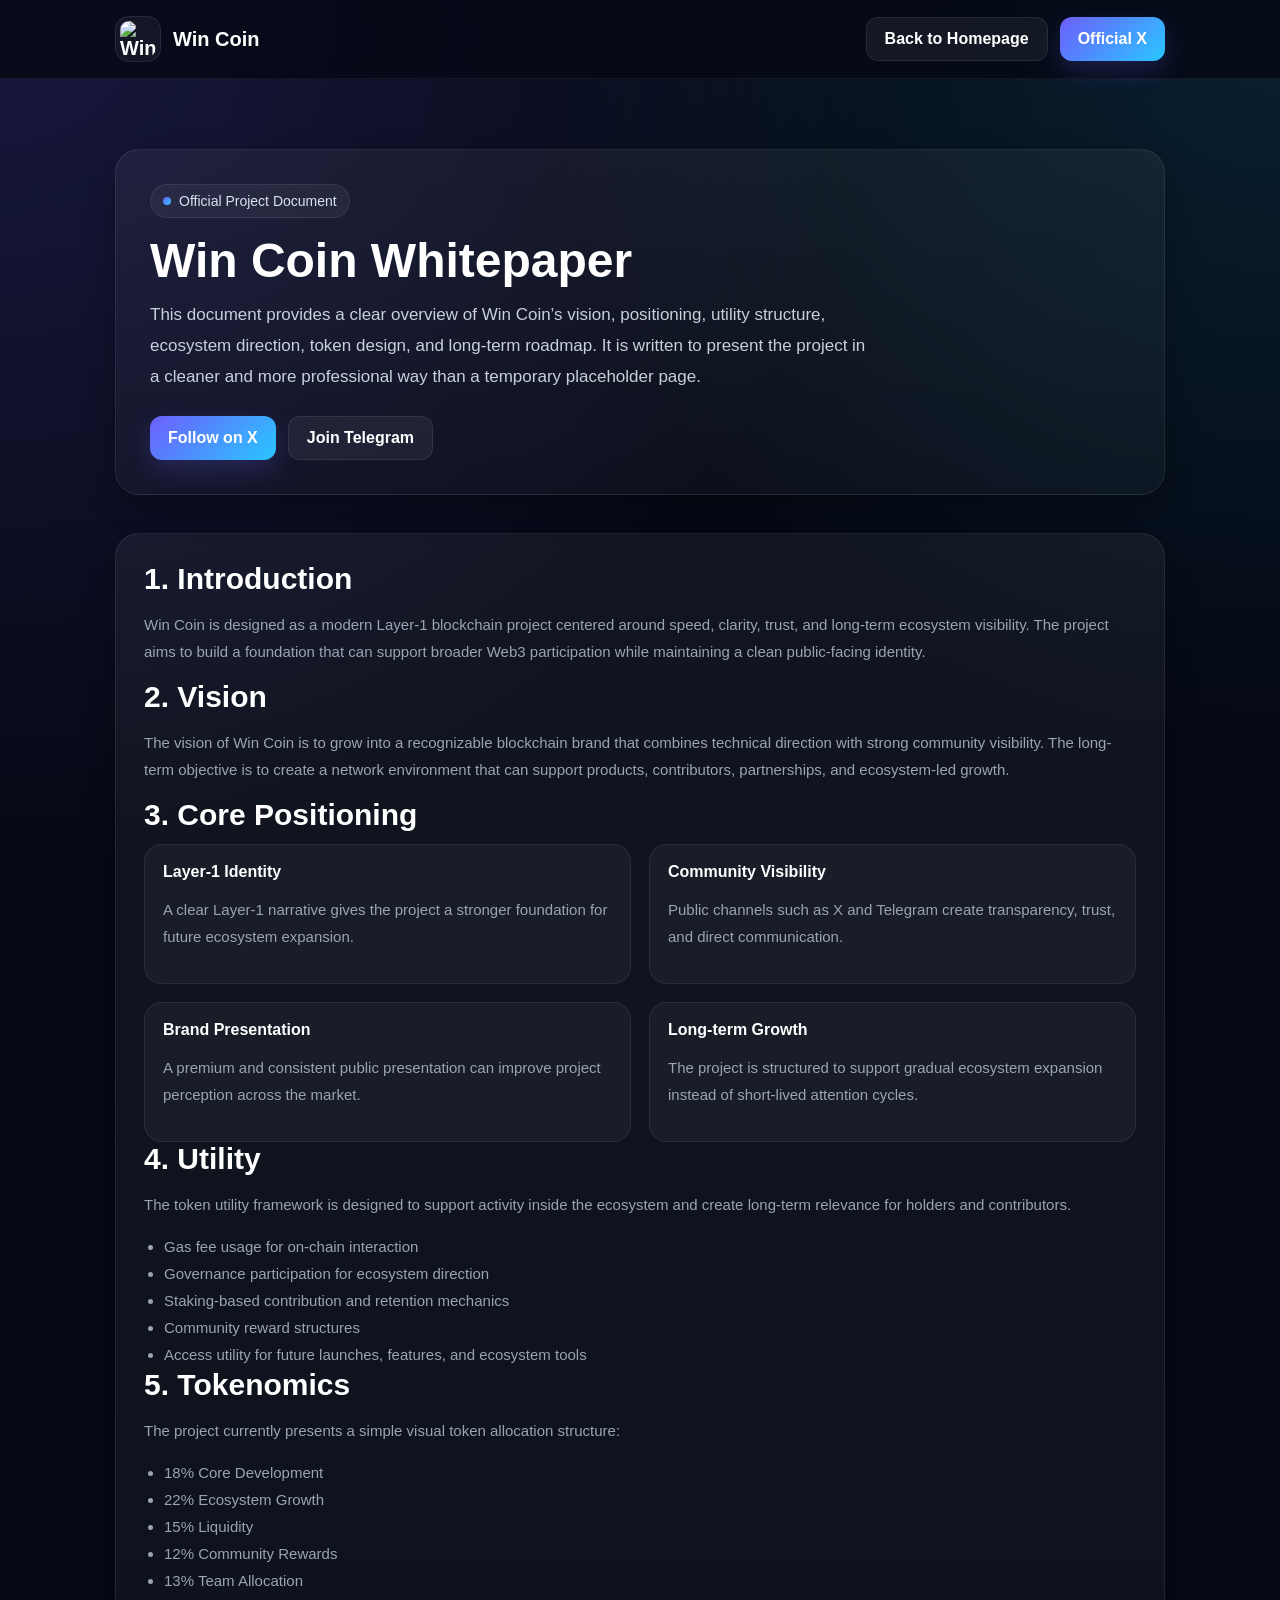
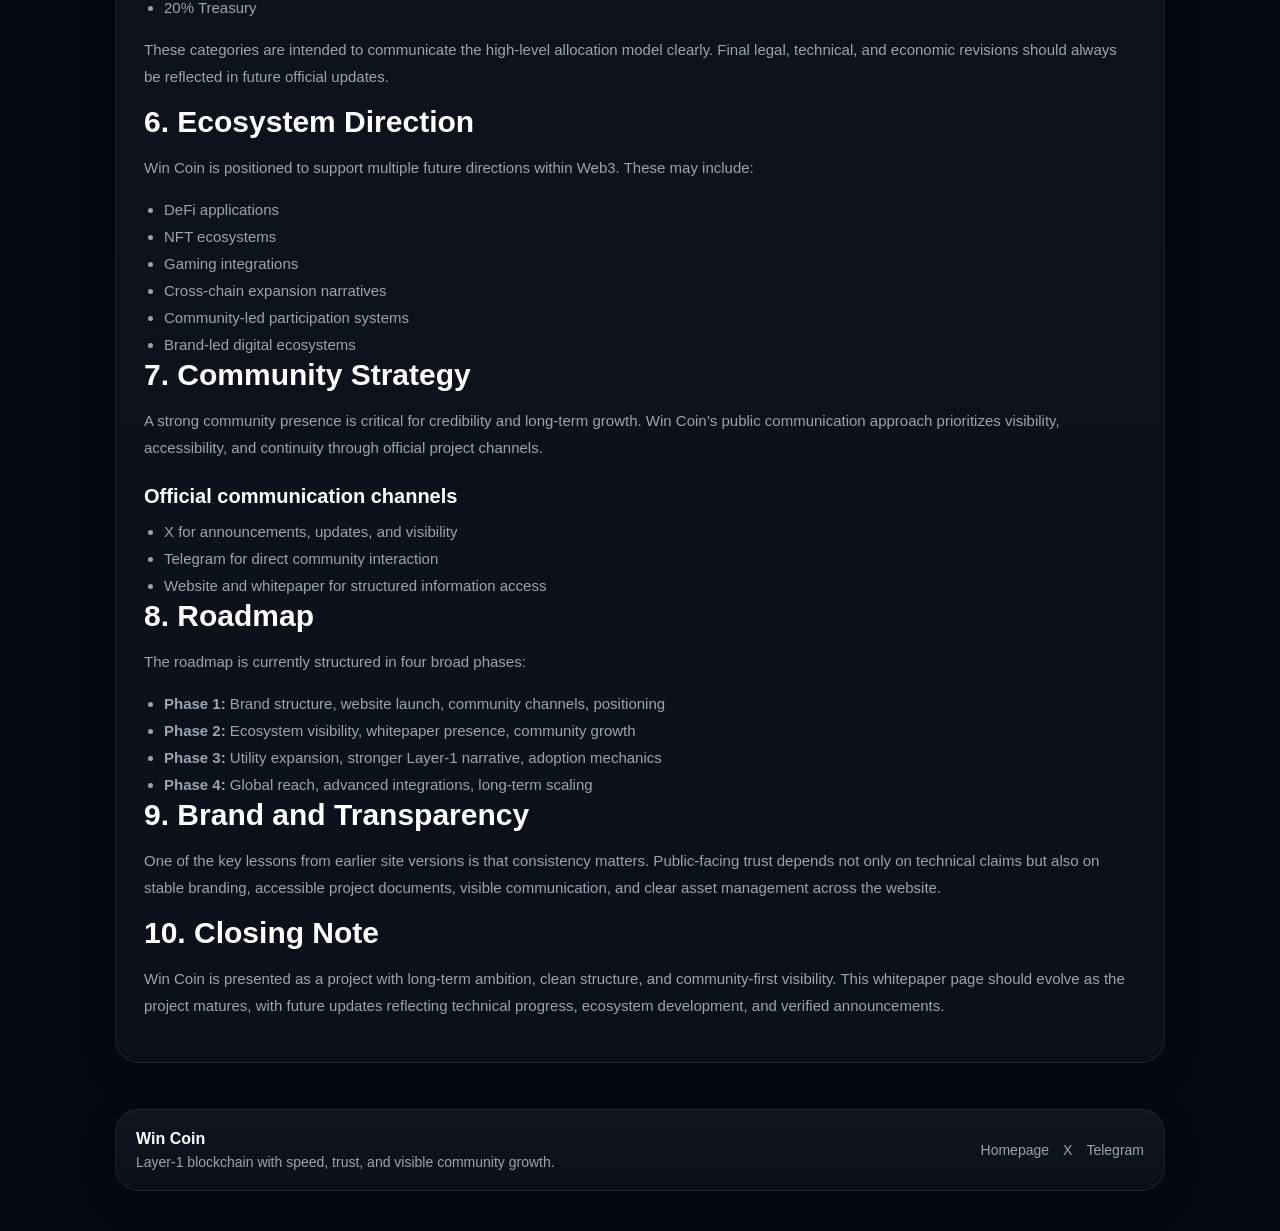
==== index.html @ 1cdb184a "Update index.html" ====
<!DOCTYPE html>
<html lang="en">
<head>
  <meta charset="UTF-8" />
  <meta name="viewport" content="width=device-width, initial-scale=1.0" />
  <title>Win Coin Whitepaper</title>
  <meta name="description" content="Win Coin Whitepaper - project overview, ecosystem vision, utility, tokenomics and roadmap." />

  <style>
    :root{
      --bg:#050914;
      --text:#ffffff;
      --muted:#9aa4b2;
      --primary:#6d5efc;
      --primary-2:#29c7ff;
      --line:rgba(255,255,255,0.08);
      --card:rgba(255,255,255,0.05);
      --shadow:0 12px 30px rgba(0,0,0,0.28);
      --max:1050px;
    }

    *{box-sizing:border-box}
    html{scroll-behavior:smooth}
    body{
      margin:0;
      font-family:Arial, Helvetica, sans-serif;
      color:var(--text);
      background:
        radial-gradient(circle at top left, rgba(109,94,252,0.18), transparent 28%),
        radial-gradient(circle at top right, rgba(41,199,255,0.12), transparent 24%),
        var(--bg);
    }

    a{text-decoration:none;color:inherit}
    .container{width:min(92%, var(--max));margin:auto}
    .site-header{
      position:sticky;
      top:0;
      z-index:50;
      backdrop-filter:blur(12px);
      background:rgba(5,9,20,0.82);
      border-bottom:1px solid rgba(255,255,255,0.06);
    }

    .header-inner{
      display:flex;
      justify-content:space-between;
      align-items:center;
      gap:16px;
      padding:16px 0;
      flex-wrap:wrap;
    }

    .logo{
      display:flex;
      align-items:center;
      gap:12px;
      font-size:20px;
      font-weight:700;
    }

    .logo img{
      width:46px;
      height:46px;
      border-radius:14px;
      object-fit:cover;
      padding:4px;
      background:rgba(255,255,255,0.05);
      border:1px solid rgba(255,255,255,0.08);
    }

    .btn{
      display:inline-flex;
      align-items:center;
      justify-content:center;
      gap:10px;
      border:none;
      cursor:pointer;
      padding:12px 18px;
      border-radius:12px;
      color:#fff;
      font-weight:600;
      transition:.2s ease;
    }

    .btn-primary{
      background:linear-gradient(135deg,var(--primary),var(--primary-2));
      box-shadow:0 10px 24px rgba(109,94,252,0.22);
    }

    .btn-secondary{
      background:rgba(255,255,255,0.06);
      border:1px solid rgba(255,255,255,0.08);
    }

    .hero{
      padding:70px 0 20px;
    }

    .hero-box,
    .paper-card,
    .footer-box{
      background:linear-gradient(180deg, rgba(255,255,255,0.05), rgba(255,255,255,0.03));
      border:1px solid rgba(255,255,255,0.08);
      border-radius:24px;
      box-shadow:var(--shadow);
    }

    .hero-box{padding:34px}
    .hero-badge{
      display:inline-flex;
      align-items:center;
      gap:8px;
      padding:8px 12px;
      border-radius:999px;
      background:rgba(255,255,255,0.05);
      border:1px solid rgba(255,255,255,0.08);
      font-size:14px;
      color:#d9e2ef;
      margin-bottom:18px;
    }

    .hero-dot{
      width:8px;
      height:8px;
      border-radius:50%;
      background:linear-gradient(135deg,var(--primary),var(--primary-2));
    }

    h1{
      margin:0 0 14px;
      font-size:48px;
      line-height:1.05;
    }

    .hero-box p{
      margin:0;
      color:#c8d0dc;
      line-height:1.8;
      font-size:17px;
      max-width:720px;
    }

    .hero-actions{
      display:flex;
      gap:12px;
      flex-wrap:wrap;
      margin-top:24px;
    }

    main section{
      padding:18px 0;
    }

    .paper-card{
      padding:28px;
    }

    h2{
      margin:0 0 12px;
      font-size:30px;
    }

    h3{
      margin:24px 0 10px;
      font-size:20px;
    }

    p, li{
      color:var(--muted);
      line-height:1.8;
      font-size:15px;
    }

    ul{
      margin:8px 0 0;
      padding-left:20px;
    }

    .grid-2{
      display:grid;
      grid-template-columns:repeat(2,1fr);
      gap:18px;
    }

    .mini-card{
      padding:18px;
      border-radius:18px;
      background:rgba(255,255,255,0.04);
      border:1px solid rgba(255,255,255,0.08);
    }

    .mini-card strong{
      display:block;
      margin-bottom:8px;
      font-size:16px;
      color:#fff;
    }

    .footer{
      padding:28px 0 40px;
    }

    .footer-box{
      padding:20px;
      display:flex;
      align-items:center;
      justify-content:space-between;
      gap:16px;
      flex-wrap:wrap;
    }

    .footer-note{
      color:var(--muted);
      font-size:14px;
      margin-top:6px;
    }

    .footer-links{
      display:flex;
      gap:14px;
      flex-wrap:wrap;
    }

    .footer-links a{
      color:var(--muted);
      font-size:14px;
    }

    .footer-links a:hover{
      color:#fff;
    }

    @media (max-width:780px){
      h1{font-size:36px}
      h2{font-size:26px}
      .grid-2{grid-template-columns:1fr}
      .hero{padding:50px 0 16px}
    }
  </style>
</head>
<body>
  <header class="site-header">
    <div class="container header-inner">
      <a class="logo" href="index.html">
        <img src="varliklar/wincoin-maskot.png" alt="Win Coin">
        <span>Win Coin</span>
      </a>

      <div style="display:flex;gap:12px;flex-wrap:wrap;">
        <a class="btn btn-secondary" href="index.html">Back to Homepage</a>
        <a class="btn btn-primary" href="https://x.com/WinCoinProject" target="_blank" rel="noopener noreferrer">Official X</a>
      </div>
    </div>
  </header>

  <main>
    <section class="hero">
      <div class="container">
        <div class="hero-box">
          <div class="hero-badge">
            <span class="hero-dot"></span>
            <span>Official Project Document</span>
          </div>
          <h1>Win Coin Whitepaper</h1>
          <p>
            This document provides a clear overview of Win Coin’s vision, positioning, utility structure,
            ecosystem direction, token design, and long-term roadmap. It is written to present the project
            in a cleaner and more professional way than a temporary placeholder page.
          </p>

          <div class="hero-actions">
            <a class="btn btn-primary" href="https://x.com/WinCoinProject" target="_blank" rel="noopener noreferrer">Follow on X</a>
            <a class="btn btn-secondary" href="https://t.me/+ZbqtCHhGB5U4MzY0" target="_blank" rel="noopener noreferrer">Join Telegram</a>
          </div>
        </div>
      </div>
    </section>

    <section>
      <div class="container">
        <div class="paper-card">
          <h2>1. Introduction</h2>
          <p>
            Win Coin is designed as a modern Layer-1 blockchain project centered around speed, clarity,
            trust, and long-term ecosystem visibility. The project aims to build a foundation that can
            support broader Web3 participation while maintaining a clean public-facing identity.
          </p>

          <h2>2. Vision</h2>
          <p>
            The vision of Win Coin is to grow into a recognizable blockchain brand that combines technical
            direction with strong community visibility. The long-term objective is to create a network
            environment that can support products, contributors, partnerships, and ecosystem-led growth.
          </p>

          <h2>3. Core Positioning</h2>
          <div class="grid-2">
            <div class="mini-card">
              <strong>Layer-1 Identity</strong>
              <p>A clear Layer-1 narrative gives the project a stronger foundation for future ecosystem expansion.</p>
            </div>
            <div class="mini-card">
              <strong>Community Visibility</strong>
              <p>Public channels such as X and Telegram create transparency, trust, and direct communication.</p>
            </div>
            <div class="mini-card">
              <strong>Brand Presentation</strong>
              <p>A premium and consistent public presentation can improve project perception across the market.</p>
            </div>
            <div class="mini-card">
              <strong>Long-term Growth</strong>
              <p>The project is structured to support gradual ecosystem expansion instead of short-lived attention cycles.</p>
            </div>
          </div>

          <h2>4. Utility</h2>
          <p>
            The token utility framework is designed to support activity inside the ecosystem and create
            long-term relevance for holders and contributors.
          </p>
          <ul>
            <li>Gas fee usage for on-chain interaction</li>
            <li>Governance participation for ecosystem direction</li>
            <li>Staking-based contribution and retention mechanics</li>
            <li>Community reward structures</li>
            <li>Access utility for future launches, features, and ecosystem tools</li>
          </ul>

          <h2>5. Tokenomics</h2>
          <p>
            The project currently presents a simple visual token allocation structure:
          </p>
          <ul>
            <li>18% Core Development</li>
            <li>22% Ecosystem Growth</li>
            <li>15% Liquidity</li>
            <li>12% Community Rewards</li>
            <li>13% Team Allocation</li>
            <li>20% Treasury</li>
          </ul>
          <p>
            These categories are intended to communicate the high-level allocation model clearly. Final
            legal, technical, and economic revisions should always be reflected in future official updates.
          </p>

          <h2>6. Ecosystem Direction</h2>
          <p>
            Win Coin is positioned to support multiple future directions within Web3. These may include:
          </p>
          <ul>
            <li>DeFi applications</li>
            <li>NFT ecosystems</li>
            <li>Gaming integrations</li>
            <li>Cross-chain expansion narratives</li>
            <li>Community-led participation systems</li>
            <li>Brand-led digital ecosystems</li>
          </ul>

          <h2>7. Community Strategy</h2>
          <p>
            A strong community presence is critical for credibility and long-term growth. Win Coin’s public
            communication approach prioritizes visibility, accessibility, and continuity through official
            project channels.
          </p>

          <h3>Official communication channels</h3>
          <ul>
            <li>X for announcements, updates, and visibility</li>
            <li>Telegram for direct community interaction</li>
            <li>Website and whitepaper for structured information access</li>
          </ul>

          <h2>8. Roadmap</h2>
          <p>
            The roadmap is currently structured in four broad phases:
          </p>
          <ul>
            <li><strong>Phase 1:</strong> Brand structure, website launch, community channels, positioning</li>
            <li><strong>Phase 2:</strong> Ecosystem visibility, whitepaper presence, community growth</li>
            <li><strong>Phase 3:</strong> Utility expansion, stronger Layer-1 narrative, adoption mechanics</li>
            <li><strong>Phase 4:</strong> Global reach, advanced integrations, long-term scaling</li>
          </ul>

          <h2>9. Brand and Transparency</h2>
          <p>
            One of the key lessons from earlier site versions is that consistency matters. Public-facing
            trust depends not only on technical claims but also on stable branding, accessible project
            documents, visible communication, and clear asset management across the website.
          </p>

          <h2>10. Closing Note</h2>
          <p>
            Win Coin is presented as a project with long-term ambition, clean structure, and community-first
            visibility. This whitepaper page should evolve as the project matures, with future updates
            reflecting technical progress, ecosystem development, and verified announcements.
          </p>
        </div>
      </div>
    </section>
  </main>

  <footer class="footer">
    <div class="container">
      <div class="footer-box">
        <div>
          <strong>Win Coin</strong>
          <div class="footer-note">Layer-1 blockchain with speed, trust, and visible community growth.</div>
        </div>

        <div class="footer-links">
          <a href="index.html">Homepage</a>
          <a href="https://x.com/WinCoinProject" target="_blank" rel="noopener noreferrer">X</a>
          <a href="https://t.me/+ZbqtCHhGB5U4MzY0" target="_blank" rel="noopener noreferrer">Telegram</a>
        </div>
      </div>
    </div>
  </footer>
</body>
</html>
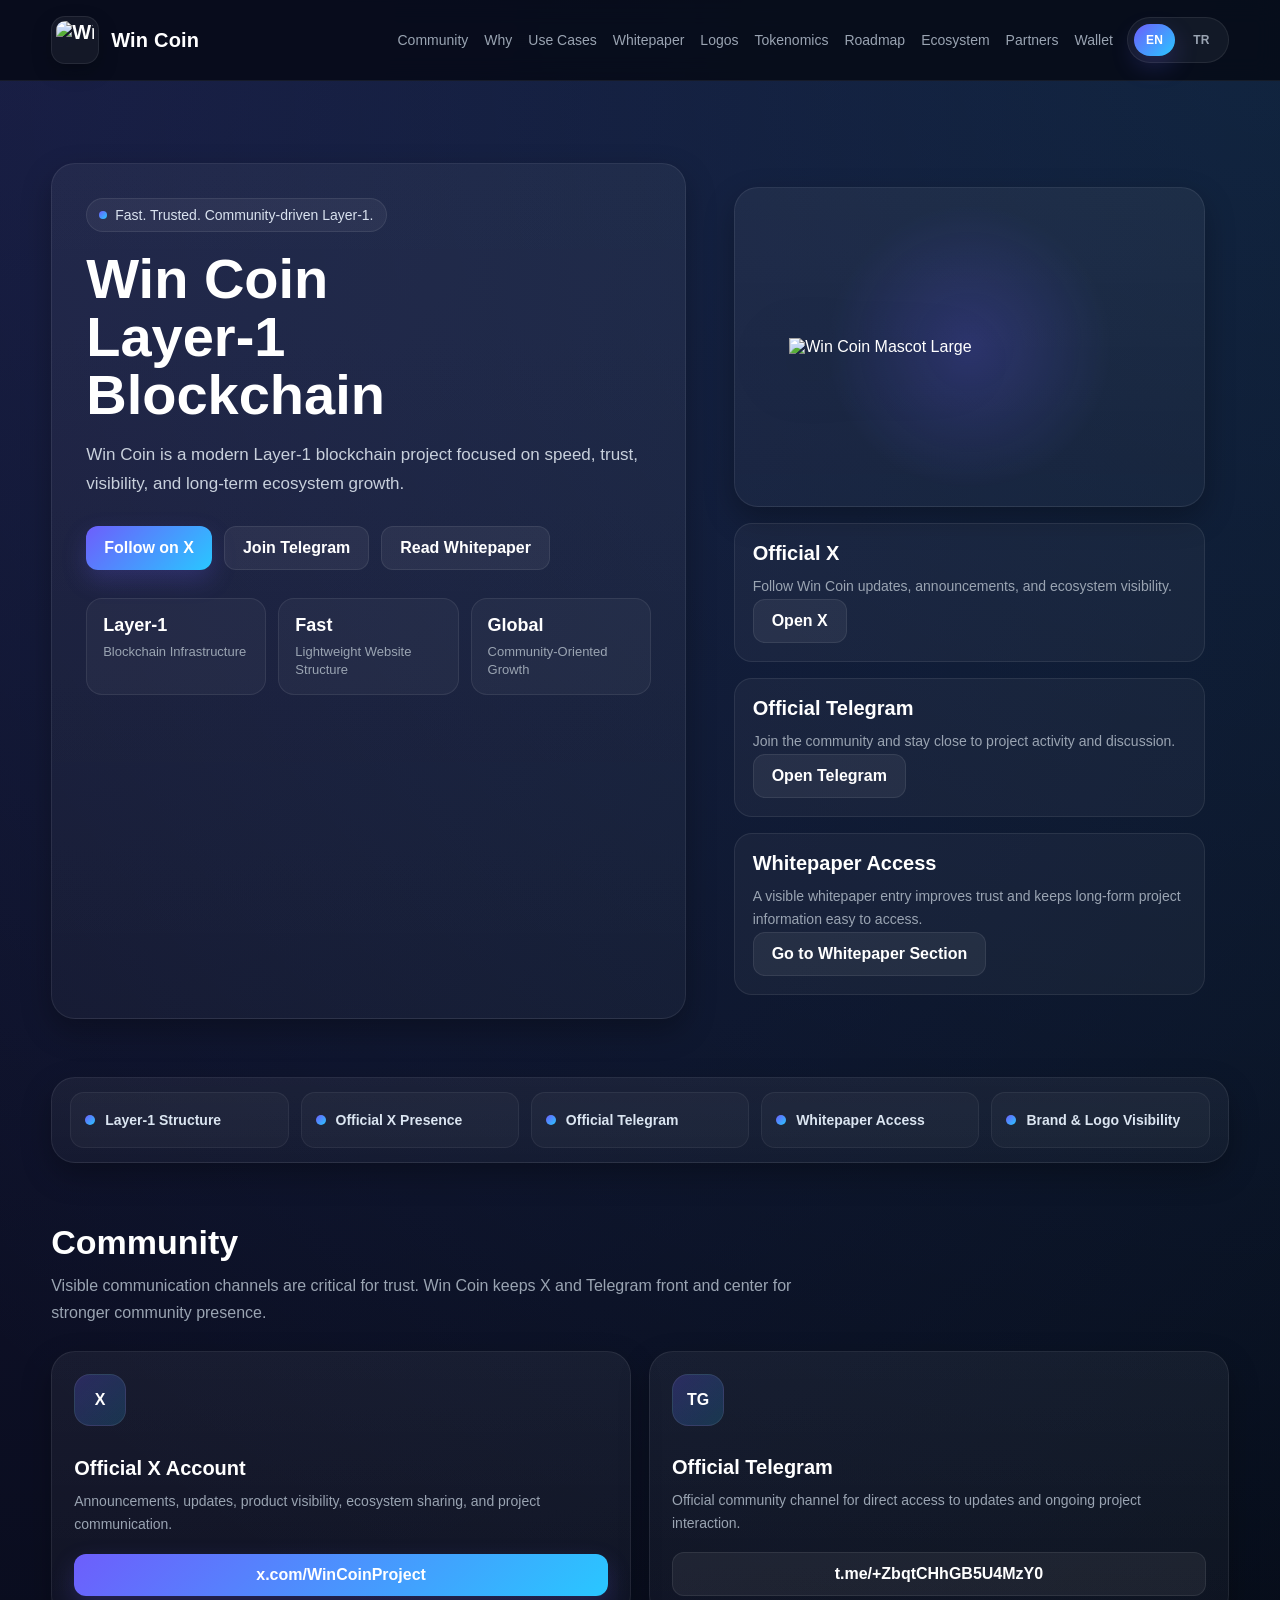
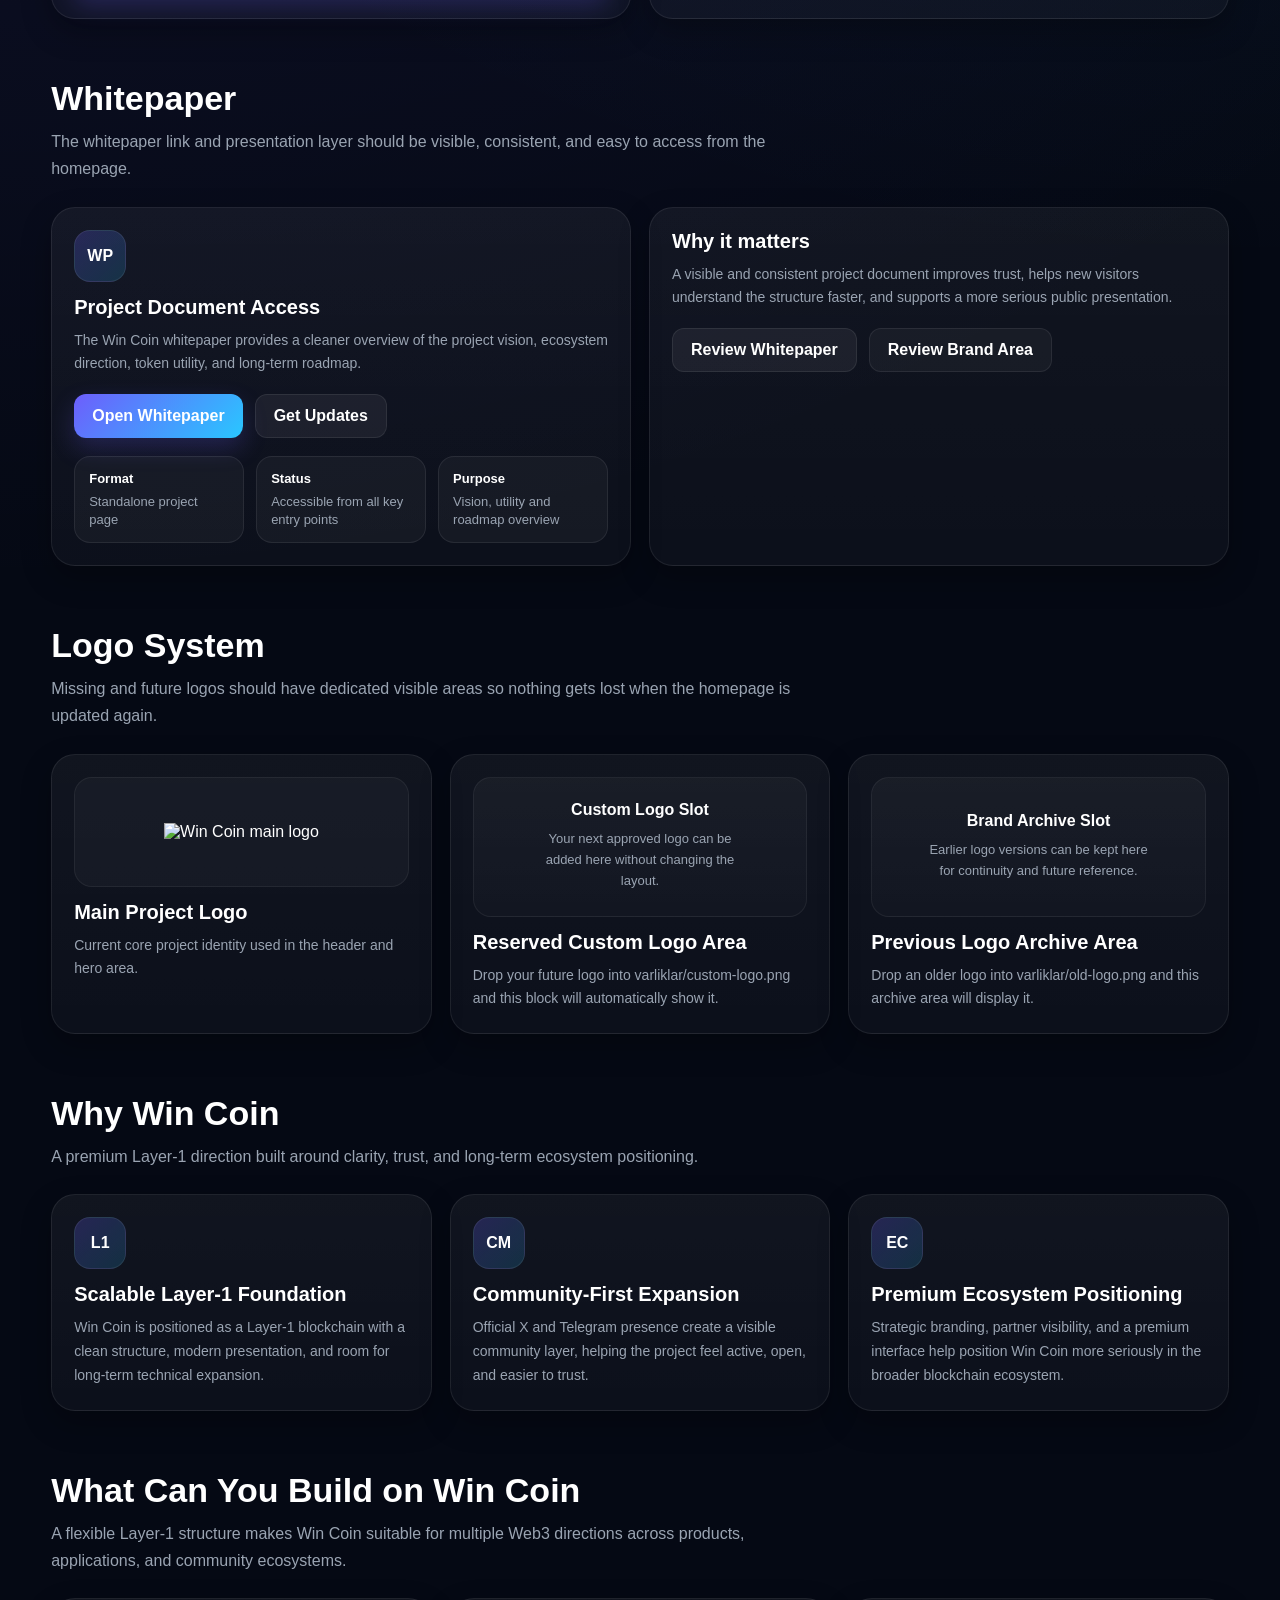
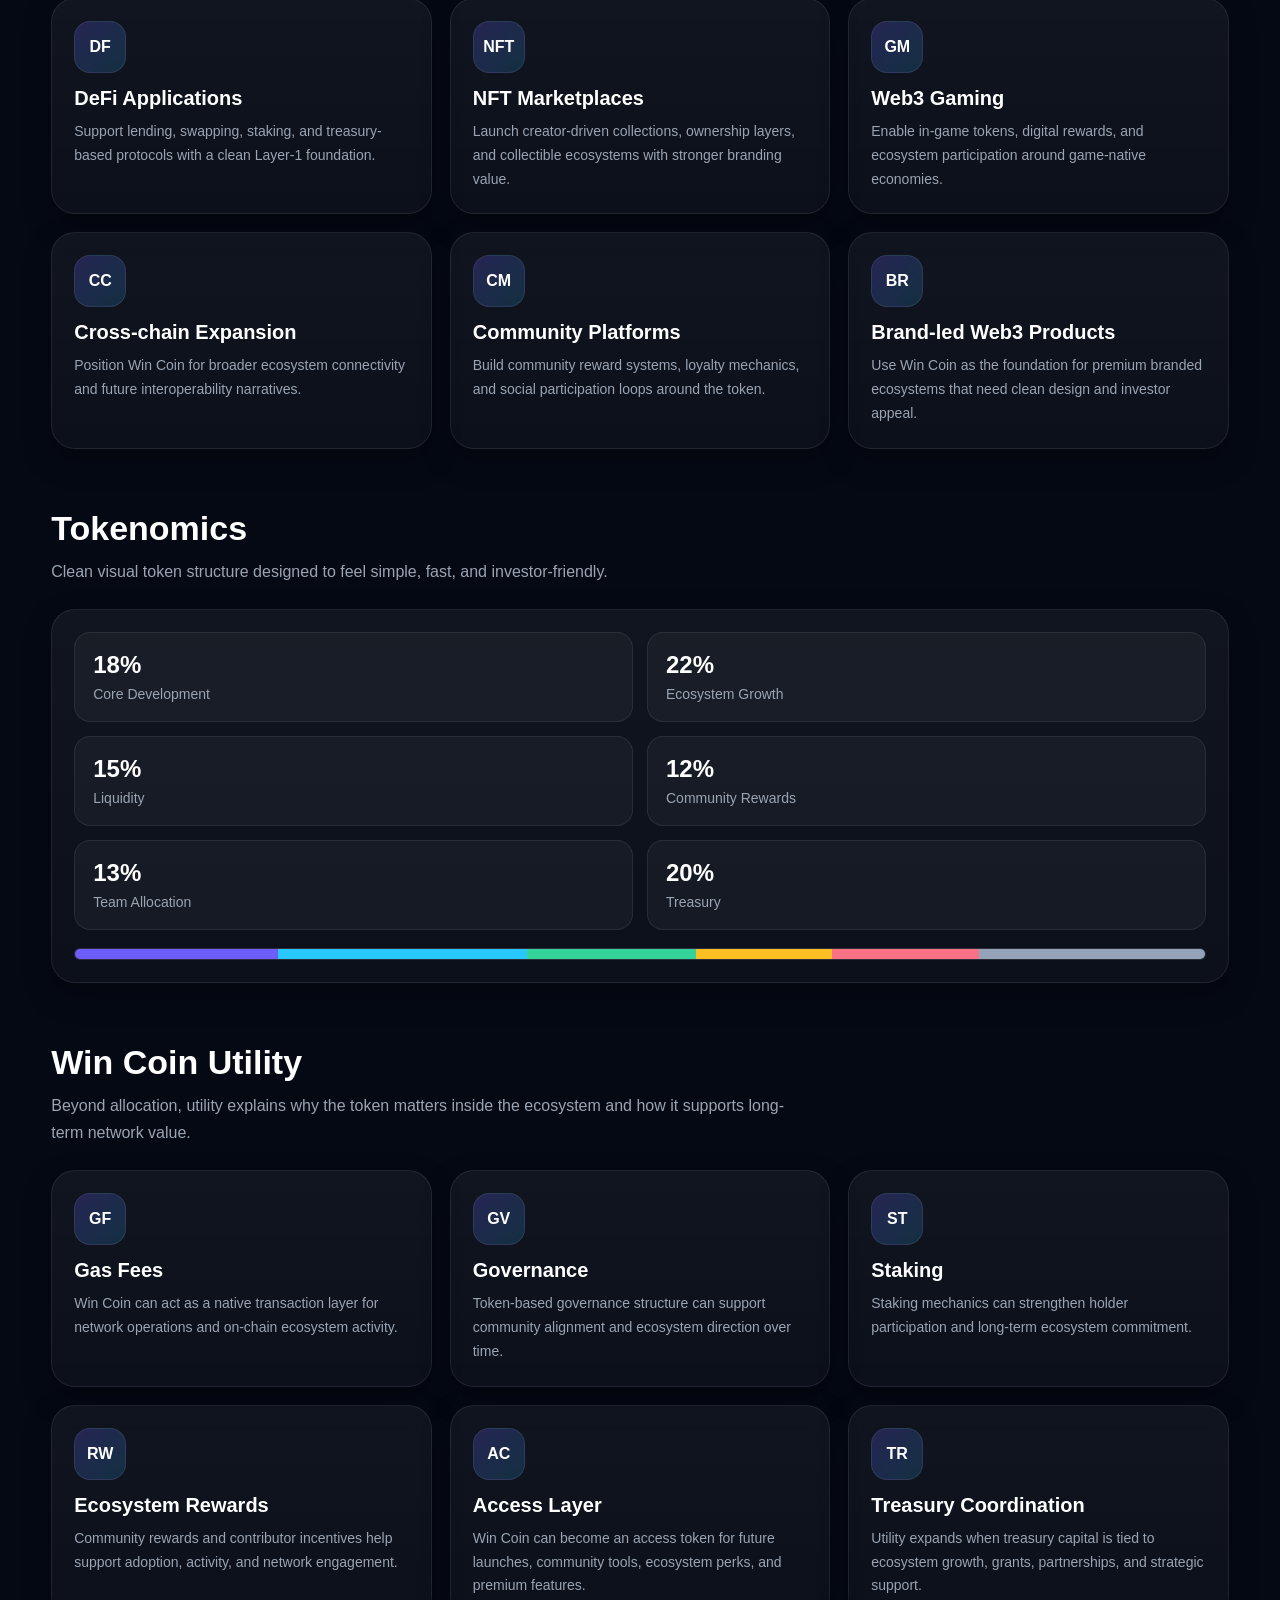
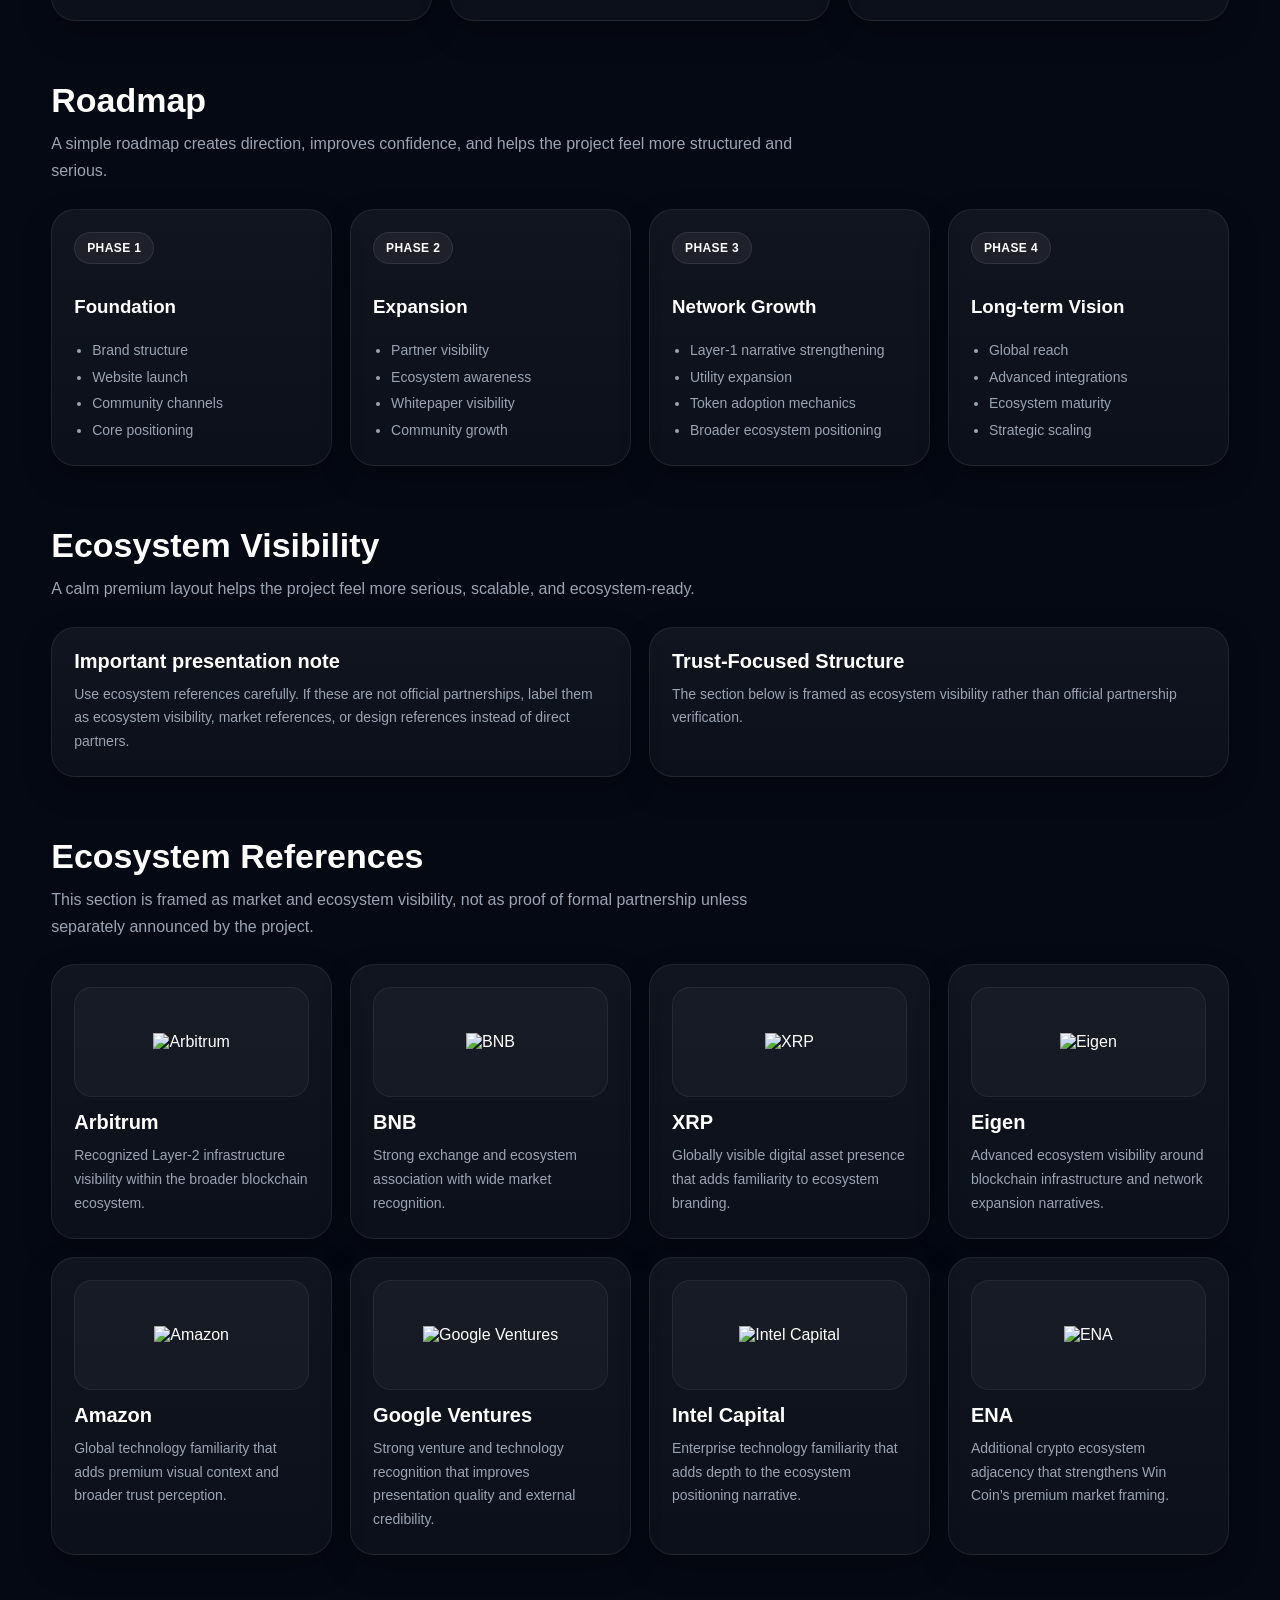
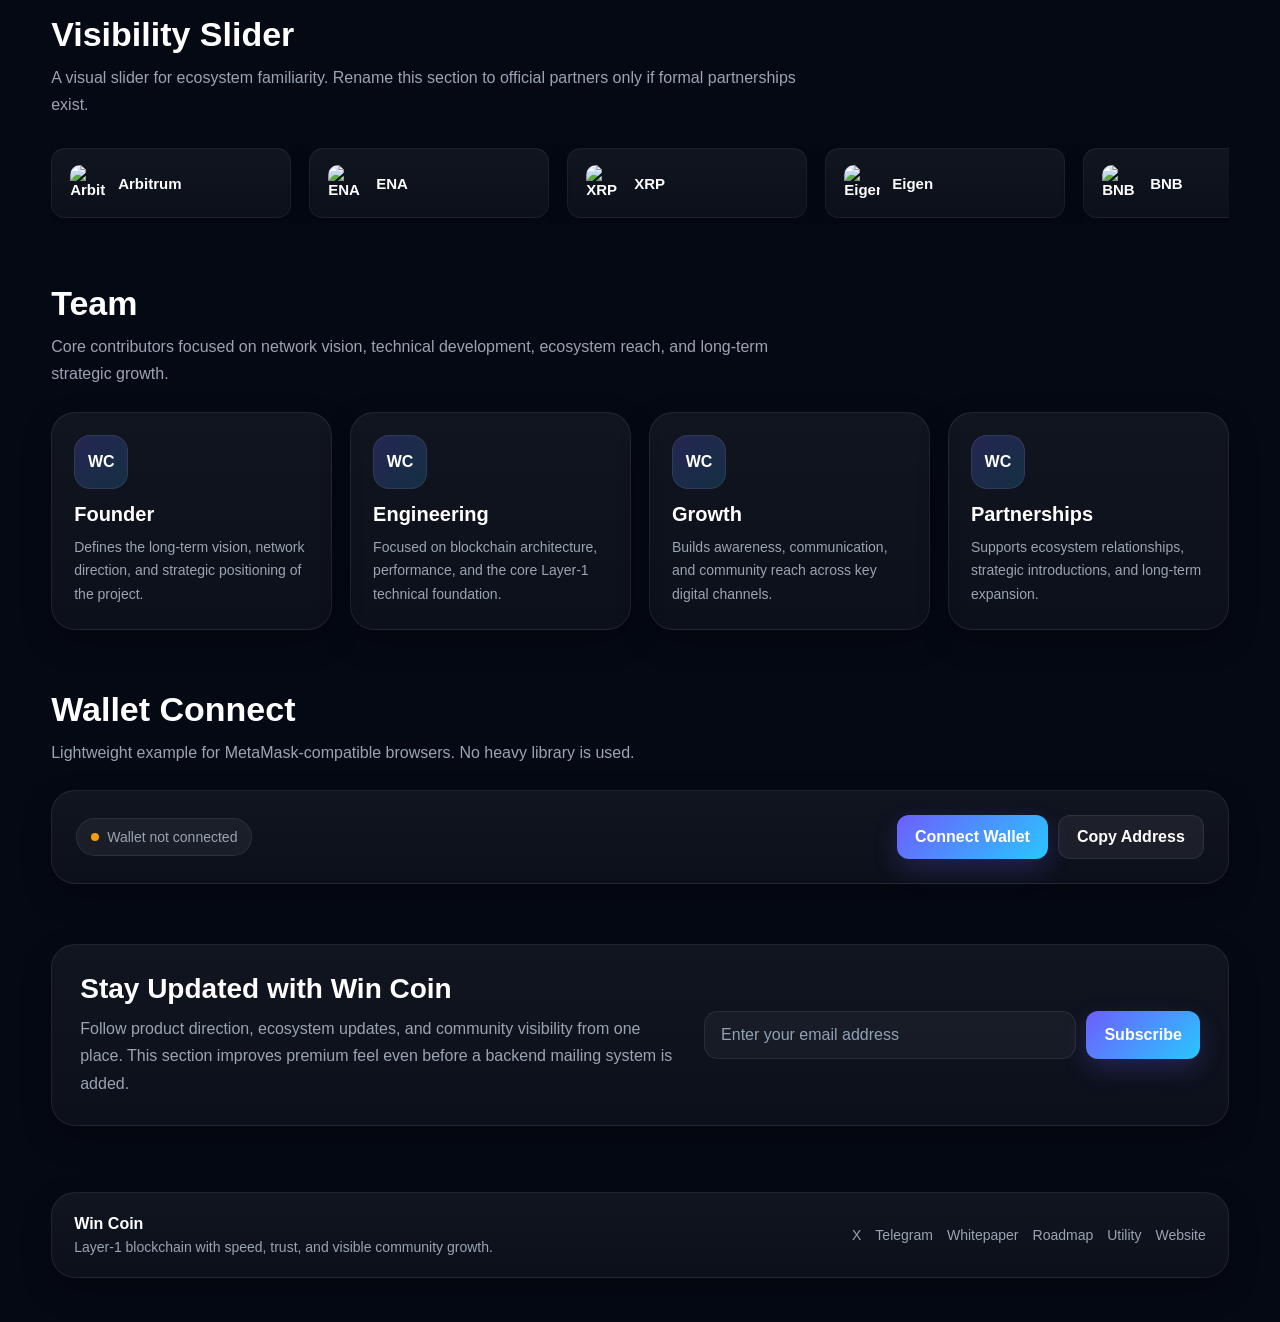
==== commit e1e42509: "Update index.html" ====
--- a/index.html
+++ b/index.html
@@ -3,20 +3,24 @@
 <head>
   <meta charset="UTF-8" />
   <meta name="viewport" content="width=device-width, initial-scale=1.0" />
-  <title>Win Coin Whitepaper</title>
-  <meta name="description" content="Win Coin Whitepaper - project overview, ecosystem vision, utility, tokenomics and roadmap." />
+  <title>Win Coin | Layer-1 Blockchain</title>
+  <meta name="description" content="Win Coin is a Layer-1 blockchain project focused on speed, trust, ecosystem growth, and community-driven expansion." />
 
   <style>
     :root{
       --bg:#050914;
+      --bg-soft:#0b1220;
+      --card:rgba(255,255,255,0.05);
+      --line:rgba(255,255,255,0.08);
       --text:#ffffff;
       --muted:#9aa4b2;
       --primary:#6d5efc;
       --primary-2:#29c7ff;
-      --line:rgba(255,255,255,0.08);
-      --card:rgba(255,255,255,0.05);
+      --success:#10b981;
+      --warning:#f59e0b;
+      --danger:#ef4444;
       --shadow:0 12px 30px rgba(0,0,0,0.28);
-      --max:1050px;
+      --max:1200px;
     }
 
     *{box-sizing:border-box}
@@ -24,19 +28,27 @@
     body{
       margin:0;
       font-family:Arial, Helvetica, sans-serif;
-      color:var(--text);
       background:
         radial-gradient(circle at top left, rgba(109,94,252,0.18), transparent 28%),
         radial-gradient(circle at top right, rgba(41,199,255,0.12), transparent 24%),
         var(--bg);
+      color:var(--text);
     }
 
     a{text-decoration:none;color:inherit}
-    .container{width:min(92%, var(--max));margin:auto}
+    img{display:block;max-width:100%}
+    button,input{font:inherit}
+    [hidden]{display:none !important}
+
+    .container{
+      width:min(92%, var(--max));
+      margin:auto;
+    }
+
     .site-header{
       position:sticky;
       top:0;
-      z-index:50;
+      z-index:90;
       backdrop-filter:blur(12px);
       background:rgba(5,9,20,0.82);
       border-bottom:1px solid rgba(255,255,255,0.06);
@@ -44,11 +56,10 @@
 
     .header-inner{
       display:flex;
+      align-items:center;
       justify-content:space-between;
-      align-items:center;
       gap:16px;
       padding:16px 0;
-      flex-wrap:wrap;
     }
 
     .logo{
@@ -57,17 +68,118 @@
       gap:12px;
       font-size:20px;
       font-weight:700;
+      letter-spacing:.2px;
+      white-space:nowrap;
     }
 
     .logo img{
+      width:48px;
+      height:48px;
+      object-fit:cover;
+      border-radius:14px;
+      background:rgba(255,255,255,0.05);
+      padding:4px;
+      border:1px solid rgba(255,255,255,0.08);
+      box-shadow:0 8px 20px rgba(0,0,0,0.22);
+    }
+
+    .header-controls{
+      display:flex;
+      align-items:center;
+      gap:14px;
+    }
+
+    .nav{
+      display:flex;
+      align-items:center;
+      gap:16px;
+      flex-wrap:wrap;
+    }
+
+    .nav a{
+      color:var(--muted);
+      font-size:14px;
+      transition:.2s ease;
+    }
+
+    .nav a:hover,
+    .nav a.active{color:#fff}
+
+    .lang-switch{
+      display:inline-flex;
+      align-items:center;
+      gap:6px;
+      padding:6px;
+      border-radius:999px;
+      background:rgba(255,255,255,0.05);
+      border:1px solid rgba(255,255,255,0.08);
+      flex:none;
+    }
+
+    .lang-btn,
+    .menu-btn{
+      border:none;
+      cursor:pointer;
+      transition:.2s ease;
+    }
+
+    .lang-btn{
+      padding:9px 12px;
+      border-radius:999px;
+      background:transparent;
+      color:var(--muted);
+      font-size:12px;
+      font-weight:700;
+      letter-spacing:.3px;
+    }
+
+    .lang-btn.active{
+      color:#fff;
+      background:linear-gradient(135deg,var(--primary),var(--primary-2));
+      box-shadow:0 10px 24px rgba(109,94,252,0.22);
+    }
+
+    .menu-btn{
+      display:none;
       width:46px;
       height:46px;
       border-radius:14px;
-      object-fit:cover;
-      padding:4px;
-      background:rgba(255,255,255,0.05);
+      background:rgba(255,255,255,0.06);
       border:1px solid rgba(255,255,255,0.08);
-    }
+      color:#fff;
+    }
+
+    .menu-btn span{
+      display:block;
+      width:18px;
+      height:2px;
+      background:#fff;
+      margin:4px auto;
+      border-radius:999px;
+    }
+
+    .mobile-menu{
+      display:none;
+      padding:0 0 18px;
+    }
+
+    .mobile-menu-inner{
+      display:grid;
+      gap:10px;
+      padding:18px;
+      border-radius:20px;
+      background:linear-gradient(180deg, rgba(255,255,255,0.05), rgba(255,255,255,0.03));
+      border:1px solid rgba(255,255,255,0.08);
+      box-shadow:var(--shadow);
+    }
+
+    .mobile-menu a{
+      color:#dbe4ef;
+      padding:10px 4px;
+      border-bottom:1px solid rgba(255,255,255,0.06);
+    }
+
+    .mobile-menu a:last-child{border-bottom:none}
 
     .btn{
       display:inline-flex;
@@ -83,6 +195,8 @@
       transition:.2s ease;
     }
 
+    .btn:hover{transform:translateY(-1px)}
+
     .btn-primary{
       background:linear-gradient(135deg,var(--primary),var(--primary-2));
       box-shadow:0 10px 24px rgba(109,94,252,0.22);
@@ -93,20 +207,42 @@
       border:1px solid rgba(255,255,255,0.08);
     }
 
-    .hero{
-      padding:70px 0 20px;
-    }
-
-    .hero-box,
-    .paper-card,
-    .footer-box{
+    .btn-dark{
+      background:rgba(255,255,255,0.04);
+      border:1px solid rgba(255,255,255,0.08);
+    }
+
+    .hero{padding:82px 0 28px}
+
+    .hero-grid{
+      display:grid;
+      grid-template-columns:1.1fr .9fr;
+      gap:24px;
+      align-items:stretch;
+    }
+
+    .glass,
+    .card,
+    .why-card,
+    .use-card,
+    .utility-card,
+    .ecosystem-card,
+    .roadmap-item,
+    .wallet-box,
+    .newsletter-box,
+    .footer-box,
+    .whitepaper-box,
+    .logo-card,
+    .warning-box,
+    .trust-strip{
       background:linear-gradient(180deg, rgba(255,255,255,0.05), rgba(255,255,255,0.03));
       border:1px solid rgba(255,255,255,0.08);
       border-radius:24px;
       box-shadow:var(--shadow);
     }
 
-    .hero-box{padding:34px}
+    .hero-copy{padding:34px}
+
     .hero-badge{
       display:inline-flex;
       align-items:center;
@@ -127,151 +263,345 @@
       background:linear-gradient(135deg,var(--primary),var(--primary-2));
     }
 
-    h1{
-      margin:0 0 14px;
-      font-size:48px;
-      line-height:1.05;
-    }
-
-    .hero-box p{
+    .hero h1{
+      margin:0 0 16px;
+      font-size:56px;
+      line-height:1.04;
+      max-width:10.5ch;
+    }
+
+    .hero p{
       margin:0;
       color:#c8d0dc;
-      line-height:1.8;
       font-size:17px;
-      max-width:720px;
+      line-height:1.7;
+      max-width:60ch;
     }
 
     .hero-actions{
       display:flex;
+      flex-wrap:wrap;
       gap:12px;
-      flex-wrap:wrap;
-      margin-top:24px;
-    }
-
-    main section{
-      padding:18px 0;
-    }
-
-    .paper-card{
-      padding:28px;
-    }
-
-    h2{
-      margin:0 0 12px;
-      font-size:30px;
-    }
-
-    h3{
-      margin:24px 0 10px;
-      font-size:20px;
-    }
-
-    p, li{
-      color:var(--muted);
-      line-height:1.8;
-      font-size:15px;
-    }
-
-    ul{
-      margin:8px 0 0;
-      padding-left:20px;
-    }
-
-    .grid-2{
+      margin-top:28px;
+    }
+
+    .hero-stats{
       display:grid;
-      grid-template-columns:repeat(2,1fr);
-      gap:18px;
-    }
-
-    .mini-card{
-      padding:18px;
-      border-radius:18px;
+      grid-template-columns:repeat(3,1fr);
+      gap:12px;
+      margin-top:28px;
+    }
+
+    .stat{
+      padding:16px;
+      border-radius:16px;
       background:rgba(255,255,255,0.04);
       border:1px solid rgba(255,255,255,0.08);
     }
 
-    .mini-card strong{
-      display:block;
-      margin-bottom:8px;
+    .stat strong{display:block;font-size:18px;margin-bottom:6px}
+    .stat span{color:var(--muted);font-size:13px}
+
+    .hero-side{
+      padding:24px;
+      display:flex;
+      flex-direction:column;
+      gap:16px;
+      justify-content:center;
+    }
+
+    .hero-mascot-card{
+      padding:22px;
+      display:flex;
+      align-items:center;
+      justify-content:center;
+      min-height:320px;
+      background:
+        radial-gradient(circle at center, rgba(109,94,252,0.22), transparent 50%),
+        linear-gradient(180deg, rgba(255,255,255,0.05), rgba(255,255,255,0.03));
+      border:1px solid rgba(255,255,255,0.08);
+      border-radius:24px;
+      overflow:hidden;
+      box-shadow:var(--shadow);
+    }
+
+    .hero-mascot-card img{
+      width:min(100%, 360px);
+      height:auto;
+      object-fit:contain;
+      filter:drop-shadow(0 14px 30px rgba(0,0,0,0.28));
+    }
+
+    .hero-panel{
+      padding:18px;
+      background:rgba(255,255,255,0.04);
+      border:1px solid rgba(255,255,255,0.08);
+      border-radius:18px;
+    }
+
+    .hero-panel h3,.card h3,.why-card h3,.use-card h3,.utility-card h3,.ecosystem-card h3,.logo-card h3,.whitepaper-box h3,.warning-box h3{
+      margin:0 0 10px;
+      font-size:20px;
+    }
+
+    .hero-panel p,.card p,.why-card p,.use-card p,.utility-card p,.ecosystem-card p,.logo-card p,.whitepaper-box p,.warning-box p{
+      margin:0;
+      color:var(--muted);
+      line-height:1.7;
+      font-size:14px;
+    }
+
+    section{padding:30px 0}
+    .section-title{font-size:34px;margin:0 0 10px}
+    .section-sub{margin:0 0 24px;color:var(--muted);max-width:760px;line-height:1.7}
+
+    .grid-2{display:grid;grid-template-columns:repeat(2,1fr);gap:18px}
+    .grid-3{display:grid;grid-template-columns:repeat(3,1fr);gap:18px}
+    .grid-4{display:grid;grid-template-columns:repeat(4,1fr);gap:18px}
+
+    .card,.why-card,.use-card,.utility-card,.ecosystem-card,.logo-card,.whitepaper-box,.warning-box,.roadmap-item{padding:22px}
+
+    .social-card{min-height:200px;display:flex;flex-direction:column;justify-content:space-between;gap:16px}
+
+    .icon-badge,
+    .team-avatar{
+      width:52px;
+      height:52px;
+      display:grid;
+      place-items:center;
+      border-radius:16px;
+      background:linear-gradient(135deg, rgba(109,94,252,0.24), rgba(41,199,255,0.16));
+      border:1px solid rgba(255,255,255,0.08);
+      font-weight:700;
+      color:#fff;
+      margin-bottom:14px;
+    }
+
+    .team-avatar{width:54px;height:54px}
+
+    .trust-strip{padding:14px 18px}
+    .trust-items{display:grid;grid-template-columns:repeat(5,1fr);gap:12px}
+    .trust-item{display:flex;align-items:center;gap:10px;padding:12px 14px;border-radius:14px;background:rgba(255,255,255,0.03);border:1px solid rgba(255,255,255,0.06);min-height:56px}
+    .trust-bullet{width:10px;height:10px;border-radius:50%;background:linear-gradient(135deg,var(--primary),var(--primary-2));flex:none}
+    .trust-item span{color:#dbe5f1;font-size:14px;font-weight:600}
+
+    .why-grid,.use-grid,.utility-grid,.ecosystem-grid,.logo-grid{display:grid;grid-template-columns:repeat(3,1fr);gap:18px}
+    .ecosystem-grid{grid-template-columns:repeat(4,1fr)}
+
+    .token-grid{display:grid;grid-template-columns:repeat(2,1fr);gap:14px}
+    .token-item{padding:18px;border-radius:16px;background:rgba(255,255,255,0.04);border:1px solid rgba(255,255,255,0.08)}
+    .token-item strong{display:block;font-size:24px;margin-bottom:6px}
+    .token-item span{color:var(--muted);font-size:14px}
+    .token-bar{width:100%;height:12px;border-radius:999px;margin-top:18px;overflow:hidden;border:1px solid rgba(255,255,255,0.08);background:rgba(255,255,255,0.06)}
+    .token-fill{width:100%;height:100%;background:linear-gradient(90deg,#6d5efc 0% 18%,#29c7ff 18% 40%,#34d399 40% 55%,#fbbf24 55% 67%,#fb7185 67% 80%,#94a3b8 80% 100%)}
+
+    .roadmap-grid{display:grid;grid-template-columns:repeat(4,1fr);gap:18px}
+    .roadmap-phase{display:inline-flex;padding:8px 12px;border-radius:999px;background:rgba(255,255,255,0.06);border:1px solid rgba(255,255,255,0.08);color:#fff;font-size:12px;font-weight:700;letter-spacing:.4px;margin-bottom:14px}
+    .roadmap-list{margin:0;padding-left:18px;color:var(--muted);line-height:1.9;font-size:14px}
+
+    .logo-frame,
+    .ecosystem-logo,
+    .logo-placeholder{
+      width:100%;
+      min-height:110px;
+      border-radius:18px;
+      display:flex;
+      align-items:center;
+      justify-content:center;
+      padding:20px;
+      background:rgba(255,255,255,0.03);
+      border:1px solid rgba(255,255,255,0.06);
+      margin-bottom:14px;
+      text-align:center;
+    }
+
+    .logo-frame img,
+    .ecosystem-logo img{max-height:48px;width:auto;object-fit:contain}
+
+    .logo-placeholder{
+      min-height:140px;
+      flex-direction:column;
+      gap:10px;
+      color:#dbe4ef;
+      background:linear-gradient(180deg, rgba(255,255,255,0.04), rgba(255,255,255,0.02));
+    }
+
+    .logo-placeholder strong{
       font-size:16px;
       color:#fff;
     }
 
-    .footer{
-      padding:28px 0 40px;
-    }
-
-    .footer-box{
-      padding:20px;
-      display:flex;
-      align-items:center;
-      justify-content:space-between;
-      gap:16px;
-      flex-wrap:wrap;
-    }
-
-    .footer-note{
+    .logo-placeholder span{
+      font-size:13px;
       color:var(--muted);
-      font-size:14px;
-      margin-top:6px;
-    }
-
-    .footer-links{
-      display:flex;
-      gap:14px;
-      flex-wrap:wrap;
-    }
-
-    .footer-links a{
-      color:var(--muted);
-      font-size:14px;
-    }
-
-    .footer-links a:hover{
-      color:#fff;
+      max-width:220px;
+      line-height:1.6;
+    }
+
+    .partner-slider{overflow:hidden;position:relative;width:100%;margin-top:18px;padding:6px 0}
+    .partner-track{display:flex;gap:18px;width:max-content;animation:scrollPartners 32s linear infinite}
+    .partner{display:flex;align-items:center;gap:12px;min-width:240px;padding:16px 18px;border-radius:14px;background:linear-gradient(180deg, rgba(255,255,255,0.05), rgba(255,255,255,0.03));border:1px solid rgba(255,255,255,0.06);color:#fff;font-size:15px;font-weight:600;transition:all .25s ease;box-shadow:0 8px 22px rgba(0,0,0,0.18)}
+    .partner:hover{transform:translateY(-2px);border-color:rgba(255,255,255,0.14);box-shadow:0 12px 30px rgba(0,0,0,0.28)}
+    .partner img{width:36px;height:36px;object-fit:contain;display:block;border-radius:10px;flex:none}
+
+    .whitepaper-actions,.warning-actions{display:flex;gap:12px;flex-wrap:wrap;margin-top:18px}
+    .meta-list{display:grid;grid-template-columns:repeat(3,1fr);gap:12px;margin-top:18px}
+    .meta-item{padding:14px;border-radius:16px;background:rgba(255,255,255,0.04);border:1px solid rgba(255,255,255,0.08)}
+    .meta-item strong{display:block;font-size:13px;margin-bottom:6px;color:#fff}
+    .meta-item span{font-size:13px;color:var(--muted)}
+
+    .wallet-box{padding:24px}
+    .wallet-row{display:flex;align-items:center;justify-content:space-between;gap:16px;flex-wrap:wrap}
+    .wallet-status{display:flex;align-items:center;gap:12px;flex-wrap:wrap}
+    .status-pill{display:inline-flex;align-items:center;gap:8px;padding:10px 14px;border-radius:999px;background:rgba(255,255,255,0.05);border:1px solid rgba(255,255,255,0.08);color:var(--muted);font-size:14px}
+    .status-dot{width:8px;height:8px;border-radius:50%;background:var(--warning)}
+    .status-dot.connected{background:var(--success)}
+    .status-dot.error{background:var(--danger)}
+    .wallet-address,.wallet-network{color:#dbe4ef;font-size:14px}
+
+    .newsletter-box{padding:28px}
+    .newsletter-row{display:grid;grid-template-columns:1.1fr .9fr;gap:18px;align-items:center}
+    .newsletter-copy h3{margin:0 0 10px;font-size:28px}
+    .newsletter-copy p{margin:0;color:var(--muted);line-height:1.7}
+    .newsletter-form{display:flex;gap:10px;flex-wrap:wrap;justify-content:flex-end}
+    .newsletter-form input{min-width:260px;flex:1;padding:14px 16px;border-radius:14px;border:1px solid rgba(255,255,255,0.08);background:rgba(255,255,255,0.04);color:#fff;outline:none}
+    .newsletter-form input::placeholder{color:#91a0b3}
+
+    .footer{padding:36px 0 44px}
+    .footer-box{padding:22px;display:flex;align-items:center;justify-content:space-between;gap:16px;flex-wrap:wrap}
+    .footer-note{color:var(--muted);font-size:14px;margin-top:6px}
+    .footer-links{display:flex;gap:14px;flex-wrap:wrap}
+    .footer-links a{color:var(--muted);font-size:14px}
+    .footer-links a:hover{color:#fff}
+
+    @keyframes scrollPartners{from{transform:translateX(0)}to{transform:translateX(-50%)}}
+
+    @media (max-width:1100px){
+      .nav{display:none}
+      .menu-btn{display:inline-block}
+      .mobile-menu{display:block}
+      .hero-grid,.grid-4,.roadmap-grid,.ecosystem-grid{grid-template-columns:1fr 1fr}
+      .grid-3,.grid-2,.why-grid,.use-grid,.utility-grid,.logo-grid,.newsletter-row,.meta-list,.trust-items{grid-template-columns:1fr}
     }
 
     @media (max-width:780px){
-      h1{font-size:36px}
-      h2{font-size:26px}
-      .grid-2{grid-template-columns:1fr}
-      .hero{padding:50px 0 16px}
+      .hero{padding:54px 0 20px}
+      .header-inner{align-items:flex-start}
+      .hero-grid,.hero-stats,.grid-4,.grid-3,.grid-2,.token-grid,.roadmap-grid,.ecosystem-grid,.logo-grid{grid-template-columns:1fr}
+      .hero h1{font-size:38px}
+      .section-title{font-size:28px}
+      .partner{min-width:220px}
+      .lang-switch{width:100%;justify-content:center}
+      .header-controls{width:100%;justify-content:space-between;flex-wrap:wrap}
+      .newsletter-form{justify-content:flex-start}
+      .newsletter-form input{min-width:100%}
     }
   </style>
 </head>
 <body>
   <header class="site-header">
     <div class="container header-inner">
-      <a class="logo" href="index.html">
-        <img src="varliklar/wincoin-maskot.png" alt="Win Coin">
+      <a class="logo" href="#top" aria-label="Win Coin homepage">
+        <img src="varliklar/wincoin-maskot.png" alt="Win Coin Mascot">
         <span>Win Coin</span>
       </a>
 
-      <div style="display:flex;gap:12px;flex-wrap:wrap;">
-        <a class="btn btn-secondary" href="index.html">Back to Homepage</a>
-        <a class="btn btn-primary" href="https://x.com/WinCoinProject" target="_blank" rel="noopener noreferrer">Official X</a>
+      <div class="header-controls">
+        <nav class="nav" aria-label="Primary navigation">
+          <a href="#community" data-i18n="nav.community">Community</a>
+          <a href="#why-wincoin" data-i18n="nav.why">Why</a>
+          <a href="#use-cases" data-i18n="nav.useCases">Use Cases</a>
+          <a href="#whitepaper" data-i18n="nav.whitepaper">Whitepaper</a>
+          <a href="#logo-system" data-i18n="nav.logos">Logos</a>
+          <a href="#tokenomics" data-i18n="nav.tokenomics">Tokenomics</a>
+          <a href="#roadmap" data-i18n="nav.roadmap">Roadmap</a>
+          <a href="#ecosystem" data-i18n="nav.ecosystem">Ecosystem</a>
+          <a href="#partners" data-i18n="nav.partners">Partners</a>
+          <a href="#wallet" data-i18n="nav.wallet">Wallet</a>
+        </nav>
+
+        <div class="lang-switch" aria-label="Language switcher">
+          <button class="lang-btn active" type="button" data-lang="en">EN</button>
+          <button class="lang-btn" type="button" data-lang="tr">TR</button>
+        </div>
+
+        <button class="menu-btn" type="button" id="menuBtn" aria-expanded="false" aria-controls="mobileMenu" aria-label="Open menu">
+          <span></span><span></span><span></span>
+        </button>
+      </div>
+    </div>
+
+    <div class="container mobile-menu" id="mobileMenu" hidden>
+      <div class="mobile-menu-inner">
+        <a href="#community" data-i18n="nav.community">Community</a>
+        <a href="#why-wincoin" data-i18n="nav.why">Why</a>
+        <a href="#use-cases" data-i18n="nav.useCases">Use Cases</a>
+        <a href="#whitepaper" data-i18n="nav.whitepaper">Whitepaper</a>
+        <a href="#logo-system" data-i18n="nav.logos">Logos</a>
+        <a href="#tokenomics" data-i18n="nav.tokenomics">Tokenomics</a>
+        <a href="#roadmap" data-i18n="nav.roadmap">Roadmap</a>
+        <a href="#ecosystem" data-i18n="nav.ecosystem">Ecosystem</a>
+        <a href="#partners" data-i18n="nav.partners">Partners</a>
+        <a href="#wallet" data-i18n="nav.wallet">Wallet</a>
       </div>
     </div>
   </header>
 
-  <main>
+  <main id="top">
     <section class="hero">
-      <div class="container">
-        <div class="hero-box">
+      <div class="container hero-grid">
+        <div class="glass hero-copy">
           <div class="hero-badge">
             <span class="hero-dot"></span>
-            <span>Official Project Document</span>
-          </div>
-          <h1>Win Coin Whitepaper</h1>
-          <p>
-            This document provides a clear overview of Win Coin’s vision, positioning, utility structure,
-            ecosystem direction, token design, and long-term roadmap. It is written to present the project
-            in a cleaner and more professional way than a temporary placeholder page.
-          </p>
+            <span data-i18n="hero.badge">Fast. Trusted. Community-driven Layer-1.</span>
+          </div>
+
+          <h1 data-i18n="hero.title">Win Coin Layer-1 Blockchain</h1>
+          <p data-i18n="hero.text">Win Coin is a modern Layer-1 blockchain project focused on speed, trust, visibility, and long-term ecosystem growth.</p>
 
           <div class="hero-actions">
-            <a class="btn btn-primary" href="https://x.com/WinCoinProject" target="_blank" rel="noopener noreferrer">Follow on X</a>
-            <a class="btn btn-secondary" href="https://t.me/+ZbqtCHhGB5U4MzY0" target="_blank" rel="noopener noreferrer">Join Telegram</a>
+            <a class="btn btn-primary" href="https://x.com/WinCoinProject" target="_blank" rel="noopener noreferrer" data-i18n="hero.followX">Follow on X</a>
+            <a class="btn btn-secondary" href="https://t.me/+ZbqtCHhGB5U4MzY0" target="_blank" rel="noopener noreferrer" data-i18n="hero.joinTelegram">Join Telegram</a>
+            <a class="btn btn-secondary" href="whitepaper.html" target="_blank" rel="noopener noreferrer" data-i18n="hero.readWhitepaper">Read Whitepaper</a>
+          </div>
+
+          <div class="hero-stats">
+            <div class="stat">
+              <strong data-i18n="hero.stats.l1Title">Layer-1</strong>
+              <span data-i18n="hero.stats.l1Text">Blockchain Infrastructure</span>
+            </div>
+            <div class="stat">
+              <strong data-i18n="hero.stats.fastTitle">Fast</strong>
+              <span data-i18n="hero.stats.fastText">Lightweight Website Structure</span>
+            </div>
+            <div class="stat">
+              <strong data-i18n="hero.stats.globalTitle">Global</strong>
+              <span data-i18n="hero.stats.globalText">Community-Oriented Growth</span>
+            </div>
+          </div>
+        </div>
+
+        <div class="hero-side">
+          <div class="hero-mascot-card">
+            <img src="varliklar/wincoin-maskot.png" alt="Win Coin Mascot Large">
+          </div>
+
+          <div class="hero-panel">
+            <h3 data-i18n="hero.panelXTitle">Official X</h3>
+            <p data-i18n="hero.panelXText">Follow Win Coin updates, announcements, and ecosystem visibility.</p>
+            <a class="btn btn-secondary" href="https://x.com/WinCoinProject" target="_blank" rel="noopener noreferrer" data-i18n="hero.panelXBtn">Open X</a>
+          </div>
+
+          <div class="hero-panel">
+            <h3 data-i18n="hero.panelTgTitle">Official Telegram</h3>
+            <p data-i18n="hero.panelTgText">Join the community and stay close to project activity and discussion.</p>
+            <a class="btn btn-secondary" href="https://t.me/+ZbqtCHhGB5U4MzY0" target="_blank" rel="noopener noreferrer" data-i18n="hero.panelTgBtn">Open Telegram</a>
+          </div>
+
+          <div class="hero-panel">
+            <h3 data-i18n="hero.panelDocTitle">Whitepaper Access</h3>
+            <p data-i18n="hero.panelDocText">A visible whitepaper entry improves trust and keeps long-form project information easy to access.</p>
+            <a class="btn btn-secondary" href="#whitepaper" data-i18n="hero.panelDocBtn">Go to Whitepaper Section</a>
           </div>
         </div>
       </div>
@@ -279,122 +609,300 @@
 
     <section>
       <div class="container">
-        <div class="paper-card">
-          <h2>1. Introduction</h2>
-          <p>
-            Win Coin is designed as a modern Layer-1 blockchain project centered around speed, clarity,
-            trust, and long-term ecosystem visibility. The project aims to build a foundation that can
-            support broader Web3 participation while maintaining a clean public-facing identity.
-          </p>
-
-          <h2>2. Vision</h2>
-          <p>
-            The vision of Win Coin is to grow into a recognizable blockchain brand that combines technical
-            direction with strong community visibility. The long-term objective is to create a network
-            environment that can support products, contributors, partnerships, and ecosystem-led growth.
-          </p>
-
-          <h2>3. Core Positioning</h2>
-          <div class="grid-2">
-            <div class="mini-card">
-              <strong>Layer-1 Identity</strong>
-              <p>A clear Layer-1 narrative gives the project a stronger foundation for future ecosystem expansion.</p>
-            </div>
-            <div class="mini-card">
-              <strong>Community Visibility</strong>
-              <p>Public channels such as X and Telegram create transparency, trust, and direct communication.</p>
-            </div>
-            <div class="mini-card">
-              <strong>Brand Presentation</strong>
-              <p>A premium and consistent public presentation can improve project perception across the market.</p>
-            </div>
-            <div class="mini-card">
-              <strong>Long-term Growth</strong>
-              <p>The project is structured to support gradual ecosystem expansion instead of short-lived attention cycles.</p>
-            </div>
-          </div>
-
-          <h2>4. Utility</h2>
-          <p>
-            The token utility framework is designed to support activity inside the ecosystem and create
-            long-term relevance for holders and contributors.
-          </p>
-          <ul>
-            <li>Gas fee usage for on-chain interaction</li>
-            <li>Governance participation for ecosystem direction</li>
-            <li>Staking-based contribution and retention mechanics</li>
-            <li>Community reward structures</li>
-            <li>Access utility for future launches, features, and ecosystem tools</li>
-          </ul>
-
-          <h2>5. Tokenomics</h2>
-          <p>
-            The project currently presents a simple visual token allocation structure:
-          </p>
-          <ul>
-            <li>18% Core Development</li>
-            <li>22% Ecosystem Growth</li>
-            <li>15% Liquidity</li>
-            <li>12% Community Rewards</li>
-            <li>13% Team Allocation</li>
-            <li>20% Treasury</li>
-          </ul>
-          <p>
-            These categories are intended to communicate the high-level allocation model clearly. Final
-            legal, technical, and economic revisions should always be reflected in future official updates.
-          </p>
-
-          <h2>6. Ecosystem Direction</h2>
-          <p>
-            Win Coin is positioned to support multiple future directions within Web3. These may include:
-          </p>
-          <ul>
-            <li>DeFi applications</li>
-            <li>NFT ecosystems</li>
-            <li>Gaming integrations</li>
-            <li>Cross-chain expansion narratives</li>
-            <li>Community-led participation systems</li>
-            <li>Brand-led digital ecosystems</li>
-          </ul>
-
-          <h2>7. Community Strategy</h2>
-          <p>
-            A strong community presence is critical for credibility and long-term growth. Win Coin’s public
-            communication approach prioritizes visibility, accessibility, and continuity through official
-            project channels.
-          </p>
-
-          <h3>Official communication channels</h3>
-          <ul>
-            <li>X for announcements, updates, and visibility</li>
-            <li>Telegram for direct community interaction</li>
-            <li>Website and whitepaper for structured information access</li>
-          </ul>
-
-          <h2>8. Roadmap</h2>
-          <p>
-            The roadmap is currently structured in four broad phases:
-          </p>
-          <ul>
-            <li><strong>Phase 1:</strong> Brand structure, website launch, community channels, positioning</li>
-            <li><strong>Phase 2:</strong> Ecosystem visibility, whitepaper presence, community growth</li>
-            <li><strong>Phase 3:</strong> Utility expansion, stronger Layer-1 narrative, adoption mechanics</li>
-            <li><strong>Phase 4:</strong> Global reach, advanced integrations, long-term scaling</li>
-          </ul>
-
-          <h2>9. Brand and Transparency</h2>
-          <p>
-            One of the key lessons from earlier site versions is that consistency matters. Public-facing
-            trust depends not only on technical claims but also on stable branding, accessible project
-            documents, visible communication, and clear asset management across the website.
-          </p>
-
-          <h2>10. Closing Note</h2>
-          <p>
-            Win Coin is presented as a project with long-term ambition, clean structure, and community-first
-            visibility. This whitepaper page should evolve as the project matures, with future updates
-            reflecting technical progress, ecosystem development, and verified announcements.
-          </p>
+        <div class="trust-strip">
+          <div class="trust-items">
+            <div class="trust-item"><span class="trust-bullet"></span><span data-i18n="trust.layer1">Layer-1 Structure</span></div>
+            <div class="trust-item"><span class="trust-bullet"></span><span data-i18n="trust.x">Official X Presence</span></div>
+            <div class="trust-item"><span class="trust-bullet"></span><span data-i18n="trust.telegram">Official Telegram</span></div>
+            <div class="trust-item"><span class="trust-bullet"></span><span data-i18n="trust.whitepaper">Whitepaper Access</span></div>
+            <div class="trust-item"><span class="trust-bullet"></span><span data-i18n="trust.visibility">Brand & Logo Visibility</span></div>
+          </div>
+        </div>
+      </div>
+    </section>
+
+    <section id="community">
+      <div class="container">
+        <h2 class="section-title" data-i18n="community.title">Community</h2>
+        <p class="section-sub" data-i18n="community.sub">Visible communication channels are critical for trust. Win Coin keeps X and Telegram front and center for stronger community presence.</p>
+        <div class="grid-2">
+          <div class="card social-card">
+            <div class="icon-badge">X</div>
+            <div>
+              <h3 data-i18n="community.xTitle">Official X Account</h3>
+              <p data-i18n="community.xText">Announcements, updates, product visibility, ecosystem sharing, and project communication.</p>
+            </div>
+            <a class="btn btn-primary" href="https://x.com/WinCoinProject" target="_blank" rel="noopener noreferrer">x.com/WinCoinProject</a>
+          </div>
+
+          <div class="card social-card">
+            <div class="icon-badge">TG</div>
+            <div>
+              <h3 data-i18n="community.tgTitle">Official Telegram</h3>
+              <p data-i18n="community.tgText">Official community channel for direct access to updates and ongoing project interaction.</p>
+            </div>
+            <a class="btn btn-secondary" href="https://t.me/+ZbqtCHhGB5U4MzY0" target="_blank" rel="noopener noreferrer">t.me/+ZbqtCHhGB5U4MzY0</a>
+          </div>
+        </div>
+      </div>
+    </section>
+
+    <section id="whitepaper">
+      <div class="container">
+        <h2 class="section-title" data-i18n="whitepaper.title">Whitepaper</h2>
+        <p class="section-sub" data-i18n="whitepaper.sub">The whitepaper link and presentation layer should be visible, consistent, and easy to access from the homepage.</p>
+        <div class="grid-2">
+          <div class="whitepaper-box">
+            <div class="icon-badge">WP</div>
+            <h3 data-i18n="whitepaper.boxTitle">Project Document Access</h3>
+            <p data-i18n="whitepaper.boxText">The Win Coin whitepaper provides a cleaner overview of the project vision, ecosystem direction, token utility, and long-term roadmap.</p>
+            <div class="whitepaper-actions">
+              <a class="btn btn-primary" href="whitepaper.html" target="_blank" rel="noopener noreferrer" data-i18n="whitepaper.openBtn">Open Whitepaper</a>
+              <a class="btn btn-secondary" href="#newsletter" data-i18n="whitepaper.contactBtn">Get Updates</a>
+            </div>
+            <div class="meta-list">
+              <div class="meta-item"><strong data-i18n="whitepaper.meta1Title">Format</strong><span data-i18n="whitepaper.meta1Text">Standalone project page</span></div>
+              <div class="meta-item"><strong data-i18n="whitepaper.meta2Title">Status</strong><span data-i18n="whitepaper.meta2Text">Accessible from all key entry points</span></div>
+              <div class="meta-item"><strong data-i18n="whitepaper.meta3Title">Purpose</strong><span data-i18n="whitepaper.meta3Text">Vision, utility and roadmap overview</span></div>
+            </div>
+          </div>
+
+          <div class="warning-box">
+            <h3 data-i18n="whitepaper.noteTitle">Why it matters</h3>
+            <p data-i18n="whitepaper.noteText">A visible and consistent project document improves trust, helps new visitors understand the structure faster, and supports a more serious public presentation.</p>
+            <div class="warning-actions">
+              <a class="btn btn-secondary" href="whitepaper.html" target="_blank" rel="noopener noreferrer" data-i18n="whitepaper.noteBtn1">Review Whitepaper</a>
+              <a class="btn btn-dark" href="#logo-system" data-i18n="whitepaper.noteBtn2">Review Brand Area</a>
+            </div>
+          </div>
+        </div>
+      </div>
+    </section>
+
+    <section id="logo-system">
+      <div class="container">
+        <h2 class="section-title" data-i18n="logos.title">Logo System</h2>
+        <p class="section-sub" data-i18n="logos.sub">Missing and future logos should have dedicated visible areas so nothing gets lost when the homepage is updated again.</p>
+
+        <div class="logo-grid">
+          <div class="logo-card">
+            <div class="logo-frame">
+              <img src="varliklar/wincoin-maskot.png" alt="Win Coin main logo">
+            </div>
+            <h3 data-i18n="logos.mainTitle">Main Project Logo</h3>
+            <p data-i18n="logos.mainText">Current core project identity used in the header and hero area.</p>
+          </div>
+
+          <div class="logo-card">
+            <div class="logo-frame" id="futureLogoFrame">
+              <img src="varliklar/custom-logo.png" alt="Future custom logo" id="futureLogoImage">
+            </div>
+            <div class="logo-placeholder" id="futureLogoPlaceholder" hidden>
+              <strong data-i18n="logos.futurePlaceholderTitle">Custom Logo Slot</strong>
+              <span data-i18n="logos.futurePlaceholderText">Your next approved logo can be added here without changing the layout.</span>
+            </div>
+            <h3 data-i18n="logos.futureTitle">Reserved Custom Logo Area</h3>
+            <p data-i18n="logos.futureText">Drop your future logo into varliklar/custom-logo.png and this block will automatically show it.</p>
+          </div>
+
+          <div class="logo-card">
+            <div class="logo-frame" id="oldLogoFrame">
+              <img src="varliklar/old-logo.png" alt="Previous project logo" id="oldLogoImage">
+            </div>
+            <div class="logo-placeholder" id="oldLogoPlaceholder" hidden>
+              <strong data-i18n="logos.oldPlaceholderTitle">Brand Archive Slot</strong>
+              <span data-i18n="logos.oldPlaceholderText">Earlier logo versions can be kept here for continuity and future reference.</span>
+            </div>
+            <h3 data-i18n="logos.oldTitle">Previous Logo Archive Area</h3>
+            <p data-i18n="logos.oldText">Drop an older logo into varliklar/old-logo.png and this archive area will display it.</p>
+          </div>
+        </div>
+      </div>
+    </section>
+
+    <section id="why-wincoin">
+      <div class="container">
+        <h2 class="section-title" data-i18n="why.title">Why Win Coin</h2>
+        <p class="section-sub" data-i18n="why.sub">A premium Layer-1 direction built around clarity, trust, and long-term ecosystem positioning.</p>
+        <div class="why-grid">
+          <div class="why-card"><div class="icon-badge">L1</div><h3 data-i18n="why.card1Title">Scalable Layer-1 Foundation</h3><p data-i18n="why.card1Text">Win Coin is positioned as a Layer-1 blockchain with a clean structure, modern presentation, and room for long-term technical expansion.</p></div>
+          <div class="why-card"><div class="icon-badge">CM</div><h3 data-i18n="why.card2Title">Community-First Expansion</h3><p data-i18n="why.card2Text">Official X and Telegram presence create a visible community layer, helping the project feel active, open, and easier to trust.</p></div>
+          <div class="why-card"><div class="icon-badge">EC</div><h3 data-i18n="why.card3Title">Premium Ecosystem Positioning</h3><p data-i18n="why.card3Text">Strategic branding, partner visibility, and a premium interface help position Win Coin more seriously in the broader blockchain ecosystem.</p></div>
+        </div>
+      </div>
+    </section>
+
+    <section id="use-cases">
+      <div class="container">
+        <h2 class="section-title" data-i18n="use.title">What Can You Build on Win Coin</h2>
+        <p class="section-sub" data-i18n="use.sub">A flexible Layer-1 structure makes Win Coin suitable for multiple Web3 directions across products, applications, and community ecosystems.</p>
+        <div class="use-grid">
+          <div class="use-card"><div class="icon-badge">DF</div><h3 data-i18n="use.card1Title">DeFi Applications</h3><p data-i18n="use.card1Text">Support lending, swapping, staking, and treasury-based protocols with a clean Layer-1 foundation.</p></div>
+          <div class="use-card"><div class="icon-badge">NFT</div><h3 data-i18n="use.card2Title">NFT Marketplaces</h3><p data-i18n="use.card2Text">Launch creator-driven collections, ownership layers, and collectible ecosystems with stronger branding value.</p></div>
+          <div class="use-card"><div class="icon-badge">GM</div><h3 data-i18n="use.card3Title">Web3 Gaming</h3><p data-i18n="use.card3Text">Enable in-game tokens, digital rewards, and ecosystem participation around game-native economies.</p></div>
+          <div class="use-card"><div class="icon-badge">CC</div><h3 data-i18n="use.card4Title">Cross-chain Expansion</h3><p data-i18n="use.card4Text">Position Win Coin for broader ecosystem connectivity and future interoperability narratives.</p></div>
+          <div class="use-card"><div class="icon-badge">CM</div><h3 data-i18n="use.card5Title">Community Platforms</h3><p data-i18n="use.card5Text">Build community reward systems, loyalty mechanics, and social participation loops around the token.</p></div>
+          <div class="use-card"><div class="icon-badge">BR</div><h3 data-i18n="use.card6Title">Brand-led Web3 Products</h3><p data-i18n="use.card6Text">Use Win Coin as the foundation for premium branded ecosystems that need clean design and investor appeal.</p></div>
+        </div>
+      </div>
+    </section>
+
+    <section id="tokenomics">
+      <div class="container">
+        <h2 class="section-title" data-i18n="tokenomics.title">Tokenomics</h2>
+        <p class="section-sub" data-i18n="tokenomics.sub">Clean visual token structure designed to feel simple, fast, and investor-friendly.</p>
+        <div class="card">
+          <div class="token-grid">
+            <div class="token-item"><strong>18%</strong><span data-i18n="tokenomics.dev">Core Development</span></div>
+            <div class="token-item"><strong>22%</strong><span data-i18n="tokenomics.eco">Ecosystem Growth</span></div>
+            <div class="token-item"><strong>15%</strong><span data-i18n="tokenomics.liq">Liquidity</span></div>
+            <div class="token-item"><strong>12%</strong><span data-i18n="tokenomics.rewards">Community Rewards</span></div>
+            <div class="token-item"><strong>13%</strong><span data-i18n="tokenomics.team">Team Allocation</span></div>
+            <div class="token-item"><strong>20%</strong><span data-i18n="tokenomics.treasury">Treasury</span></div>
+          </div>
+          <div class="token-bar"><div class="token-fill"></div></div>
+        </div>
+      </div>
+    </section>
+
+    <section id="utility">
+      <div class="container">
+        <h2 class="section-title" data-i18n="utility.title">Win Coin Utility</h2>
+        <p class="section-sub" data-i18n="utility.sub">Beyond allocation, utility explains why the token matters inside the ecosystem and how it supports long-term network value.</p>
+        <div class="utility-grid">
+          <div class="utility-card"><div class="icon-badge">GF</div><h3 data-i18n="utility.card1Title">Gas Fees</h3><p data-i18n="utility.card1Text">Win Coin can act as a native transaction layer for network operations and on-chain ecosystem activity.</p></div>
+          <div class="utility-card"><div class="icon-badge">GV</div><h3 data-i18n="utility.card2Title">Governance</h3><p data-i18n="utility.card2Text">Token-based governance structure can support community alignment and ecosystem direction over time.</p></div>
+          <div class="utility-card"><div class="icon-badge">ST</div><h3 data-i18n="utility.card3Title">Staking</h3><p data-i18n="utility.card3Text">Staking mechanics can strengthen holder participation and long-term ecosystem commitment.</p></div>
+          <div class="utility-card"><div class="icon-badge">RW</div><h3 data-i18n="utility.card4Title">Ecosystem Rewards</h3><p data-i18n="utility.card4Text">Community rewards and contributor incentives help support adoption, activity, and network engagement.</p></div>
+          <div class="utility-card"><div class="icon-badge">AC</div><h3 data-i18n="utility.card5Title">Access Layer</h3><p data-i18n="utility.card5Text">Win Coin can become an access token for future launches, community tools, ecosystem perks, and premium features.</p></div>
+          <div class="utility-card"><div class="icon-badge">TR</div><h3 data-i18n="utility.card6Title">Treasury Coordination</h3><p data-i18n="utility.card6Text">Utility expands when treasury capital is tied to ecosystem growth, grants, partnerships, and strategic support.</p></div>
+        </div>
+      </div>
+    </section>
+
+    <section id="roadmap">
+      <div class="container">
+        <h2 class="section-title" data-i18n="roadmap.title">Roadmap</h2>
+        <p class="section-sub" data-i18n="roadmap.sub">A simple roadmap creates direction, improves confidence, and helps the project feel more structured and serious.</p>
+        <div class="roadmap-grid">
+          <div class="roadmap-item"><span class="roadmap-phase" data-i18n="roadmap.phase1">PHASE 1</span><h3 data-i18n="roadmap.card1Title">Foundation</h3><ul class="roadmap-list"><li data-i18n="roadmap.card1Item1">Brand structure</li><li data-i18n="roadmap.card1Item2">Website launch</li><li data-i18n="roadmap.card1Item3">Community channels</li><li data-i18n="roadmap.card1Item4">Core positioning</li></ul></div>
+          <div class="roadmap-item"><span class="roadmap-phase" data-i18n="roadmap.phase2">PHASE 2</span><h3 data-i18n="roadmap.card2Title">Expansion</h3><ul class="roadmap-list"><li data-i18n="roadmap.card2Item1">Partner visibility</li><li data-i18n="roadmap.card2Item2">Ecosystem awareness</li><li data-i18n="roadmap.card2Item3">Whitepaper visibility</li><li data-i18n="roadmap.card2Item4">Community growth</li></ul></div>
+          <div class="roadmap-item"><span class="roadmap-phase" data-i18n="roadmap.phase3">PHASE 3</span><h3 data-i18n="roadmap.card3Title">Network Growth</h3><ul class="roadmap-list"><li data-i18n="roadmap.card3Item1">Layer-1 narrative strengthening</li><li data-i18n="roadmap.card3Item2">Utility expansion</li><li data-i18n="roadmap.card3Item3">Token adoption mechanics</li><li data-i18n="roadmap.card3Item4">Broader ecosystem positioning</li></ul></div>
+          <div class="roadmap-item"><span class="roadmap-phase" data-i18n="roadmap.phase4">PHASE 4</span><h3 data-i18n="roadmap.card4Title">Long-term Vision</h3><ul class="roadmap-list"><li data-i18n="roadmap.card4Item1">Global reach</li><li data-i18n="roadmap.card4Item2">Advanced integrations</li><li data-i18n="roadmap.card4Item3">Ecosystem maturity</li><li data-i18n="roadmap.card4Item4">Strategic scaling</li></ul></div>
+        </div>
+      </div>
+    </section>
+
+    <section id="ecosystem">
+      <div class="container">
+        <h2 class="section-title" data-i18n="ecosystem.title">Ecosystem Visibility</h2>
+        <p class="section-sub" data-i18n="ecosystem.sub">A calm premium layout helps the project feel more serious, scalable, and ecosystem-ready.</p>
+        <div class="grid-2">
+          <div class="warning-box">
+            <h3 data-i18n="ecosystem.noteTitle">Important presentation note</h3>
+            <p data-i18n="ecosystem.noteText">Use ecosystem references carefully. If these are not official partnerships, label them as ecosystem visibility, market references, or design references instead of direct partners.</p>
+          </div>
+          <div class="card">
+            <h3 data-i18n="ecosystem.card1Title">Trust-Focused Structure</h3>
+            <p data-i18n="ecosystem.card1Text">The section below is framed as ecosystem visibility rather than official partnership verification.</p>
+          </div>
+        </div>
+      </div>
+    </section>
+
+    <section id="trusted-ecosystem">
+      <div class="container">
+        <h2 class="section-title" data-i18n="trusted.title">Ecosystem References</h2>
+        <p class="section-sub" data-i18n="trusted.sub">This section is framed as market and ecosystem visibility, not as proof of formal partnership unless separately announced by the project.</p>
+        <div class="ecosystem-grid">
+          <div class="ecosystem-card"><div class="ecosystem-logo"><img src="varliklar/icons/arbitrum.png" alt="Arbitrum"></div><h3>Arbitrum</h3><p data-i18n="trusted.arbitrum">Recognized Layer-2 infrastructure visibility within the broader blockchain ecosystem.</p></div>
+          <div class="ecosystem-card"><div class="ecosystem-logo"><img src="varliklar/icons/bnb.png" alt="BNB"></div><h3>BNB</h3><p data-i18n="trusted.bnb">Strong exchange and ecosystem association with wide market recognition.</p></div>
+          <div class="ecosystem-card"><div class="ecosystem-logo"><img src="varliklar/icons/xrp.png" alt="XRP"></div><h3>XRP</h3><p data-i18n="trusted.xrp">Globally visible digital asset presence that adds familiarity to ecosystem branding.</p></div>
+          <div class="ecosystem-card"><div class="ecosystem-logo"><img src="varliklar/icons/eigen.png" alt="Eigen"></div><h3>Eigen</h3><p data-i18n="trusted.eigen">Advanced ecosystem visibility around blockchain infrastructure and network expansion narratives.</p></div>
+          <div class="ecosystem-card"><div class="ecosystem-logo"><img src="varliklar/icons/amazon.png" alt="Amazon"></div><h3>Amazon</h3><p data-i18n="trusted.amazon">Global technology familiarity that adds premium visual context and broader trust perception.</p></div>
+          <div class="ecosystem-card"><div class="ecosystem-logo"><img src="varliklar/icons/google-ventures.png" alt="Google Ventures"></div><h3>Google Ventures</h3><p data-i18n="trusted.gv">Strong venture and technology recognition that improves presentation quality and external credibility.</p></div>
+          <div class="ecosystem-card"><div class="ecosystem-logo"><img src="varliklar/icons/intel-capital.png" alt="Intel Capital"></div><h3>Intel Capital</h3><p data-i18n="trusted.intel">Enterprise technology familiarity that adds depth to the ecosystem positioning narrative.</p></div>
+          <div class="ecosystem-card"><div class="ecosystem-logo"><img src="varliklar/icons/ena.png" alt="ENA"></div><h3>ENA</h3><p data-i18n="trusted.ena">Additional crypto ecosystem adjacency that strengthens Win Coin’s premium market framing.</p></div>
+        </div>
+      </div>
+    </section>
+
+    <section id="partners">
+      <div class="container">
+        <h2 class="section-title" data-i18n="partners.title">Visibility Slider</h2>
+        <p class="section-sub" data-i18n="partners.sub">A visual slider for ecosystem familiarity. Rename this section to official partners only if formal partnerships exist.</p>
+        <div class="partner-slider">
+          <div class="partner-track">
+            <div class="partner"><img src="varliklar/icons/arbitrum.png" alt="Arbitrum">Arbitrum</div>
+            <div class="partner"><img src="varliklar/icons/ena.png" alt="ENA">ENA</div>
+            <div class="partner"><img src="varliklar/icons/xrp.png" alt="XRP">XRP</div>
+            <div class="partner"><img src="varliklar/icons/eigen.png" alt="Eigen">Eigen</div>
+            <div class="partner"><img src="varliklar/icons/bnb.png" alt="BNB">BNB</div>
+            <div class="partner"><img src="varliklar/icons/amazon.png" alt="Amazon">Amazon</div>
+            <div class="partner"><img src="varliklar/icons/google-ventures.png" alt="Google Ventures">Google Ventures</div>
+            <div class="partner"><img src="varliklar/icons/intel-capital.png" alt="Intel Capital">Intel Capital</div>
+            <div class="partner"><img src="varliklar/icons/arbitrum.png" alt="Arbitrum">Arbitrum</div>
+            <div class="partner"><img src="varliklar/icons/ena.png" alt="ENA">ENA</div>
+            <div class="partner"><img src="varliklar/icons/xrp.png" alt="XRP">XRP</div>
+            <div class="partner"><img src="varliklar/icons/eigen.png" alt="Eigen">Eigen</div>
+            <div class="partner"><img src="varliklar/icons/bnb.png" alt="BNB">BNB</div>
+            <div class="partner"><img src="varliklar/icons/amazon.png" alt="Amazon">Amazon</div>
+            <div class="partner"><img src="varliklar/icons/google-ventures.png" alt="Google Ventures">Google Ventures</div>
+            <div class="partner"><img src="varliklar/icons/intel-capital.png" alt="Intel Capital">Intel Capital</div>
+          </div>
+        </div>
+      </div>
+    </section>
+
+    <section id="team">
+      <div class="container">
+        <h2 class="section-title" data-i18n="team.title">Team</h2>
+        <p class="section-sub" data-i18n="team.sub">Core contributors focused on network vision, technical development, ecosystem reach, and long-term strategic growth.</p>
+        <div class="grid-4">
+          <div class="card"><div class="team-avatar">WC</div><h3 data-i18n="team.card1Title">Founder</h3><p data-i18n="team.card1Text">Defines the long-term vision, network direction, and strategic positioning of the project.</p></div>
+          <div class="card"><div class="team-avatar">WC</div><h3 data-i18n="team.card2Title">Engineering</h3><p data-i18n="team.card2Text">Focused on blockchain architecture, performance, and the core Layer-1 technical foundation.</p></div>
+          <div class="card"><div class="team-avatar">WC</div><h3 data-i18n="team.card3Title">Growth</h3><p data-i18n="team.card3Text">Builds awareness, communication, and community reach across key digital channels.</p></div>
+          <div class="card"><div class="team-avatar">WC</div><h3 data-i18n="team.card4Title">Partnerships</h3><p data-i18n="team.card4Text">Supports ecosystem relationships, strategic introductions, and long-term expansion.</p></div>
+        </div>
+      </div>
+    </section>
+
+    <section id="wallet">
+      <div class="container">
+        <h2 class="section-title" data-i18n="wallet.title">Wallet Connect</h2>
+        <p class="section-sub" data-i18n="wallet.sub">Lightweight example for MetaMask-compatible browsers. No heavy library is used.</p>
+        <div class="wallet-box">
+          <div class="wallet-row">
+            <div class="wallet-status">
+              <div class="status-pill">
+                <span id="walletDot" class="status-dot"></span>
+                <span id="walletStatusText" data-i18n="wallet.notConnected">Wallet not connected</span>
+              </div>
+              <span id="walletAddress" class="wallet-address"></span>
+              <span id="walletNetwork" class="wallet-network"></span>
+            </div>
+            <div style="display:flex;gap:10px;flex-wrap:wrap;">
+              <button class="btn btn-primary" id="connectWalletBtn" type="button" data-i18n="wallet.connectBtn">Connect Wallet</button>
+              <button class="btn btn-secondary" id="copyAddressBtn" type="button" data-i18n="wallet.copyBtn">Copy Address</button>
+            </div>
+          </div>
+        </div>
+      </div>
+    </section>
+
+    <section id="newsletter">
+      <div class="container">
+        <div class="newsletter-box">
+          <div class="newsletter-row">
+            <div class="newsletter-copy">
+              <h3 data-i18n="newsletter.title">Stay Updated with Win Coin</h3>
+              <p data-i18n="newsletter.text">Follow product direction, ecosystem updates, and community visibility from one place. This section improves premium feel even before a backend mailing system is added.</p>
+            </div>
+            <form class="newsletter-form" onsubmit="event.preventDefault(); alert(getTranslation('newsletter.alert'));">
+              <input type="email" id="newsletterEmail" data-i18n-placeholder="newsletter.placeholder" placeholder="Enter your email address" aria-label="Email address">
+              <button class="btn btn-primary" type="submit" data-i18n="newsletter.button">Subscribe</button>
+            </form>
+          </div>
         </div>
       </div>
     </section>
@@ -405,16 +913,587 @@
       <div class="footer-box">
         <div>
           <strong>Win Coin</strong>
-          <div class="footer-note">Layer-1 blockchain with speed, trust, and visible community growth.</div>
-        </div>
-
+          <div class="footer-note" data-i18n="footer.note">Layer-1 blockchain with speed, trust, and visible community growth.</div>
+        </div>
         <div class="footer-links">
-          <a href="index.html">Homepage</a>
           <a href="https://x.com/WinCoinProject" target="_blank" rel="noopener noreferrer">X</a>
           <a href="https://t.me/+ZbqtCHhGB5U4MzY0" target="_blank" rel="noopener noreferrer">Telegram</a>
+          <a href="whitepaper.html" target="_blank" rel="noopener noreferrer" data-i18n="footer.whitepaper">Whitepaper</a>
+          <a href="#roadmap" data-i18n="footer.roadmap">Roadmap</a>
+          <a href="#utility" data-i18n="footer.utility">Utility</a>
+          <a href="https://wincoin.online" target="_blank" rel="noopener noreferrer" data-i18n="footer.website">Website</a>
         </div>
       </div>
     </div>
   </footer>
+
+  <script>
+    let connectedAddress = "";
+    let currentChainId = "";
+    let currentLang = localStorage.getItem("wincoin_lang") || "en";
+
+    const walletDot = document.getElementById("walletDot");
+    const walletStatusText = document.getElementById("walletStatusText");
+    const walletAddress = document.getElementById("walletAddress");
+    const walletNetwork = document.getElementById("walletNetwork");
+    const connectWalletBtn = document.getElementById("connectWalletBtn");
+    const copyAddressBtn = document.getElementById("copyAddressBtn");
+    const langButtons = document.querySelectorAll(".lang-btn");
+    const menuBtn = document.getElementById("menuBtn");
+    const mobileMenu = document.getElementById("mobileMenu");
+
+    const futureLogoImage = document.getElementById("futureLogoImage");
+    const futureLogoFrame = document.getElementById("futureLogoFrame");
+    const futureLogoPlaceholder = document.getElementById("futureLogoPlaceholder");
+    const oldLogoImage = document.getElementById("oldLogoImage");
+    const oldLogoFrame = document.getElementById("oldLogoFrame");
+    const oldLogoPlaceholder = document.getElementById("oldLogoPlaceholder");
+
+    const translations = {
+      en: {
+        "nav.community":"Community",
+        "nav.why":"Why",
+        "nav.useCases":"Use Cases",
+        "nav.whitepaper":"Whitepaper",
+        "nav.logos":"Logos",
+        "nav.tokenomics":"Tokenomics",
+        "nav.roadmap":"Roadmap",
+        "nav.ecosystem":"Ecosystem",
+        "nav.partners":"Partners",
+        "nav.wallet":"Wallet",
+        "hero.badge":"Fast. Trusted. Community-driven Layer-1.",
+        "hero.title":"Win Coin Layer-1 Blockchain",
+        "hero.text":"Win Coin is a modern Layer-1 blockchain project focused on speed, trust, visibility, and long-term ecosystem growth.",
+        "hero.followX":"Follow on X",
+        "hero.joinTelegram":"Join Telegram",
+        "hero.readWhitepaper":"Read Whitepaper",
+        "hero.stats.l1Title":"Layer-1",
+        "hero.stats.l1Text":"Blockchain Infrastructure",
+        "hero.stats.fastTitle":"Fast",
+        "hero.stats.fastText":"Lightweight Website Structure",
+        "hero.stats.globalTitle":"Global",
+        "hero.stats.globalText":"Community-Oriented Growth",
+        "hero.panelXTitle":"Official X",
+        "hero.panelXText":"Follow Win Coin updates, announcements, and ecosystem visibility.",
+        "hero.panelXBtn":"Open X",
+        "hero.panelTgTitle":"Official Telegram",
+        "hero.panelTgText":"Join the community and stay close to project activity and discussion.",
+        "hero.panelTgBtn":"Open Telegram",
+        "hero.panelDocTitle":"Whitepaper Access",
+        "hero.panelDocText":"A visible whitepaper entry improves trust and keeps long-form project information easy to access.",
+        "hero.panelDocBtn":"Go to Whitepaper Section",
+        "trust.layer1":"Layer-1 Structure",
+        "trust.x":"Official X Presence",
+        "trust.telegram":"Official Telegram",
+        "trust.whitepaper":"Whitepaper Access",
+        "trust.visibility":"Brand & Logo Visibility",
+        "community.title":"Community",
+        "community.sub":"Visible communication channels are critical for trust. Win Coin keeps X and Telegram front and center for stronger community presence.",
+        "community.xTitle":"Official X Account",
+        "community.xText":"Announcements, updates, product visibility, ecosystem sharing, and project communication.",
+        "community.tgTitle":"Official Telegram",
+        "community.tgText":"Official community channel for direct access to updates and ongoing project interaction.",
+        "whitepaper.title":"Whitepaper",
+        "whitepaper.sub":"The whitepaper link and presentation layer should be visible, consistent, and easy to access from the homepage.",
+        "whitepaper.boxTitle":"Project Document Access",
+        "whitepaper.boxText":"The Win Coin whitepaper provides a cleaner overview of the project vision, ecosystem direction, token utility, and long-term roadmap.",
+        "whitepaper.openBtn":"Open Whitepaper",
+        "whitepaper.contactBtn":"Get Updates",
+        "whitepaper.meta1Title":"Format",
+        "whitepaper.meta1Text":"Standalone project page",
+        "whitepaper.meta2Title":"Status",
+        "whitepaper.meta2Text":"Accessible from all key entry points",
+        "whitepaper.meta3Title":"Purpose",
+        "whitepaper.meta3Text":"Vision, utility and roadmap overview",
+        "whitepaper.noteTitle":"Why it matters",
+        "whitepaper.noteText":"A visible and consistent project document improves trust, helps new visitors understand the structure faster, and supports a more serious public presentation.",
+        "whitepaper.noteBtn1":"Review Whitepaper",
+        "whitepaper.noteBtn2":"Review Brand Area",
+        "logos.title":"Logo System",
+        "logos.sub":"Missing and future logos should have dedicated visible areas so nothing gets lost when the homepage is updated again.",
+        "logos.mainTitle":"Main Project Logo",
+        "logos.mainText":"Current core project identity used in the header and hero area.",
+        "logos.futurePlaceholderTitle":"Custom Logo Slot",
+        "logos.futurePlaceholderText":"Your next approved logo can be added here without changing the layout.",
+        "logos.futureTitle":"Reserved Custom Logo Area",
+        "logos.futureText":"Drop your future logo into varliklar/custom-logo.png and this block will automatically show it.",
+        "logos.oldPlaceholderTitle":"Brand Archive Slot",
+        "logos.oldPlaceholderText":"Earlier logo versions can be kept here for continuity and future reference.",
+        "logos.oldTitle":"Previous Logo Archive Area",
+        "logos.oldText":"Drop an older logo into varliklar/old-logo.png and this archive area will display it.",
+        "why.title":"Why Win Coin",
+        "why.sub":"A premium Layer-1 direction built around clarity, trust, and long-term ecosystem positioning.",
+        "why.card1Title":"Scalable Layer-1 Foundation",
+        "why.card1Text":"Win Coin is positioned as a Layer-1 blockchain with a clean structure, modern presentation, and room for long-term technical expansion.",
+        "why.card2Title":"Community-First Expansion",
+        "why.card2Text":"Official X and Telegram presence create a visible community layer, helping the project feel active, open, and easier to trust.",
+        "why.card3Title":"Premium Ecosystem Positioning",
+        "why.card3Text":"Strategic branding, partner visibility, and a premium interface help position Win Coin more seriously in the broader blockchain ecosystem.",
+        "use.title":"What Can You Build on Win Coin",
+        "use.sub":"A flexible Layer-1 structure makes Win Coin suitable for multiple Web3 directions across products, applications, and community ecosystems.",
+        "use.card1Title":"DeFi Applications",
+        "use.card1Text":"Support lending, swapping, staking, and treasury-based protocols with a clean Layer-1 foundation.",
+        "use.card2Title":"NFT Marketplaces",
+        "use.card2Text":"Launch creator-driven collections, ownership layers, and collectible ecosystems with stronger branding value.",
+        "use.card3Title":"Web3 Gaming",
+        "use.card3Text":"Enable in-game tokens, digital rewards, and ecosystem participation around game-native economies.",
+        "use.card4Title":"Cross-chain Expansion",
+        "use.card4Text":"Position Win Coin for broader ecosystem connectivity and future interoperability narratives.",
+        "use.card5Title":"Community Platforms",
+        "use.card5Text":"Build community reward systems, loyalty mechanics, and social participation loops around the token.",
+        "use.card6Title":"Brand-led Web3 Products",
+        "use.card6Text":"Use Win Coin as the foundation for premium branded ecosystems that need clean design and investor appeal.",
+        "tokenomics.title":"Tokenomics",
+        "tokenomics.sub":"Clean visual token structure designed to feel simple, fast, and investor-friendly.",
+        "tokenomics.dev":"Core Development",
+        "tokenomics.eco":"Ecosystem Growth",
+        "tokenomics.liq":"Liquidity",
+        "tokenomics.rewards":"Community Rewards",
+        "tokenomics.team":"Team Allocation",
+        "tokenomics.treasury":"Treasury",
+        "utility.title":"Win Coin Utility",
+        "utility.sub":"Beyond allocation, utility explains why the token matters inside the ecosystem and how it supports long-term network value.",
+        "utility.card1Title":"Gas Fees",
+        "utility.card1Text":"Win Coin can act as a native transaction layer for network operations and on-chain ecosystem activity.",
+        "utility.card2Title":"Governance",
+        "utility.card2Text":"Token-based governance structure can support community alignment and ecosystem direction over time.",
+        "utility.card3Title":"Staking",
+        "utility.card3Text":"Staking mechanics can strengthen holder participation and long-term ecosystem commitment.",
+        "utility.card4Title":"Ecosystem Rewards",
+        "utility.card4Text":"Community rewards and contributor incentives help support adoption, activity, and network engagement.",
+        "utility.card5Title":"Access Layer",
+        "utility.card5Text":"Win Coin can become an access token for future launches, community tools, ecosystem perks, and premium features.",
+        "utility.card6Title":"Treasury Coordination",
+        "utility.card6Text":"Utility expands when treasury capital is tied to ecosystem growth, grants, partnerships, and strategic support.",
+        "roadmap.title":"Roadmap",
+        "roadmap.sub":"A simple roadmap creates direction, improves confidence, and helps the project feel more structured and serious.",
+        "roadmap.phase1":"PHASE 1",
+        "roadmap.phase2":"PHASE 2",
+        "roadmap.phase3":"PHASE 3",
+        "roadmap.phase4":"PHASE 4",
+        "roadmap.card1Title":"Foundation",
+        "roadmap.card1Item1":"Brand structure",
+        "roadmap.card1Item2":"Website launch",
+        "roadmap.card1Item3":"Community channels",
+        "roadmap.card1Item4":"Core positioning",
+        "roadmap.card2Title":"Expansion",
+        "roadmap.card2Item1":"Partner visibility",
+        "roadmap.card2Item2":"Ecosystem awareness",
+        "roadmap.card2Item3":"Whitepaper visibility",
+        "roadmap.card2Item4":"Community growth",
+        "roadmap.card3Title":"Network Growth",
+        "roadmap.card3Item1":"Layer-1 narrative strengthening",
+        "roadmap.card3Item2":"Utility expansion",
+        "roadmap.card3Item3":"Token adoption mechanics",
+        "roadmap.card3Item4":"Broader ecosystem positioning",
+        "roadmap.card4Title":"Long-term Vision",
+        "roadmap.card4Item1":"Global reach",
+        "roadmap.card4Item2":"Advanced integrations",
+        "roadmap.card4Item3":"Ecosystem maturity",
+        "roadmap.card4Item4":"Strategic scaling",
+        "ecosystem.title":"Ecosystem Visibility",
+        "ecosystem.sub":"A calm premium layout helps the project feel more serious, scalable, and ecosystem-ready.",
+        "ecosystem.noteTitle":"Important presentation note",
+        "ecosystem.noteText":"Use ecosystem references carefully. If these are not official partnerships, label them as ecosystem visibility, market references, or design references instead of direct partners.",
+        "ecosystem.card1Title":"Trust-Focused Structure",
+        "ecosystem.card1Text":"The section below is framed as ecosystem visibility rather than official partnership verification.",
+        "trusted.title":"Ecosystem References",
+        "trusted.sub":"This section is framed as market and ecosystem visibility, not as proof of formal partnership unless separately announced by the project.",
+        "trusted.arbitrum":"Recognized Layer-2 infrastructure visibility within the broader blockchain ecosystem.",
+        "trusted.bnb":"Strong exchange and ecosystem association with wide market recognition.",
+        "trusted.xrp":"Globally visible digital asset presence that adds familiarity to ecosystem branding.",
+        "trusted.eigen":"Advanced ecosystem visibility around blockchain infrastructure and network expansion narratives.",
+        "trusted.amazon":"Global technology familiarity that adds premium visual context and broader trust perception.",
+        "trusted.gv":"Strong venture and technology recognition that improves presentation quality and external credibility.",
+        "trusted.intel":"Enterprise technology familiarity that adds depth to the ecosystem positioning narrative.",
+        "trusted.ena":"Additional crypto ecosystem adjacency that strengthens Win Coin’s premium market framing.",
+        "partners.title":"Visibility Slider",
+        "partners.sub":"A visual slider for ecosystem familiarity. Rename this section to official partners only if formal partnerships exist.",
+        "team.title":"Team",
+        "team.sub":"Core contributors focused on network vision, technical development, ecosystem reach, and long-term strategic growth.",
+        "team.card1Title":"Founder",
+        "team.card1Text":"Defines the long-term vision, network direction, and strategic positioning of the project.",
+        "team.card2Title":"Engineering",
+        "team.card2Text":"Focused on blockchain architecture, performance, and the core Layer-1 technical foundation.",
+        "team.card3Title":"Growth",
+        "team.card3Text":"Builds awareness, communication, and community reach across key digital channels.",
+        "team.card4Title":"Partnerships",
+        "team.card4Text":"Supports ecosystem relationships, strategic introductions, and long-term expansion.",
+        "wallet.title":"Wallet Connect",
+        "wallet.sub":"Lightweight example for MetaMask-compatible browsers. No heavy library is used.",
+        "wallet.notConnected":"Wallet not connected",
+        "wallet.connected":"Wallet connected",
+        "wallet.missing":"Wallet extension not found",
+        "wallet.rejected":"Wallet connection rejected",
+        "wallet.copyBtn":"Copy Address",
+        "wallet.connectBtn":"Connect Wallet",
+        "wallet.noAddress":"No address to copy",
+        "wallet.copied":"Address copied",
+        "wallet.network":"Network",
+        "wallet.unknownNetwork":"Unknown network",
+        "newsletter.title":"Stay Updated with Win Coin",
+        "newsletter.text":"Follow product direction, ecosystem updates, and community visibility from one place. This section improves premium feel even before a backend mailing system is added.",
+        "newsletter.placeholder":"Enter your email address",
+        "newsletter.button":"Subscribe",
+        "newsletter.alert":"Newsletter form is a visual placeholder for now.",
+        "footer.note":"Layer-1 blockchain with speed, trust, and visible community growth.",
+        "footer.whitepaper":"Whitepaper",
+        "footer.roadmap":"Roadmap",
+        "footer.utility":"Utility",
+        "footer.website":"Website"
+      },
+      tr: {
+        "nav.community":"Topluluk",
+        "nav.why":"Neden",
+        "nav.useCases":"Kullanım Alanları",
+        "nav.whitepaper":"Whitepaper",
+        "nav.logos":"Logolar",
+        "nav.tokenomics":"Tokenomics",
+        "nav.roadmap":"Yol Haritası",
+        "nav.ecosystem":"Ekosistem",
+        "nav.partners":"Partnerler",
+        "nav.wallet":"Cüzdan",
+        "hero.badge":"Hızlı. Güvenilir. Topluluk odaklı Layer-1.",
+        "hero.title":"Win Coin Layer-1 Blockchain",
+        "hero.text":"Win Coin; hız, güven, görünürlük ve uzun vadeli ekosistem büyümesine odaklanan modern bir Layer-1 blockchain projesidir.",
+        "hero.followX":"X'te Takip Et",
+        "hero.joinTelegram":"Telegram'a Katıl",
+        "hero.readWhitepaper":"Whitepaper Oku",
+        "hero.stats.l1Title":"Layer-1",
+        "hero.stats.l1Text":"Blockchain Altyapısı",
+        "hero.stats.fastTitle":"Hızlı",
+        "hero.stats.fastText":"Hafif Web Sitesi Yapısı",
+        "hero.stats.globalTitle":"Global",
+        "hero.stats.globalText":"Topluluk Odaklı Büyüme",
+        "hero.panelXTitle":"Resmi X",
+        "hero.panelXText":"Win Coin güncellemelerini, duyurularını ve ekosistem görünürlüğünü takip edin.",
+        "hero.panelXBtn":"X'i Aç",
+        "hero.panelTgTitle":"Resmi Telegram",
+        "hero.panelTgText":"Topluluğa katılın ve proje hareketliliğini yakından takip edin.",
+        "hero.panelTgBtn":"Telegram'ı Aç",
+        "hero.panelDocTitle":"Whitepaper Erişimi",
+        "hero.panelDocText":"Görünür bir whitepaper girişi güveni artırır ve proje bilgilerinin erişilebilir kalmasını sağlar.",
+        "hero.panelDocBtn":"Whitepaper Bölümüne Git",
+        "trust.layer1":"Layer-1 Yapısı",
+        "trust.x":"Resmi X Varlığı",
+        "trust.telegram":"Resmi Telegram",
+        "trust.whitepaper":"Whitepaper Erişimi",
+        "trust.visibility":"Marka ve Logo Görünürlüğü",
+        "community.title":"Topluluk",
+        "community.sub":"Görünür iletişim kanalları güven için kritiktir. Win Coin, daha güçlü topluluk varlığı için X ve Telegram'ı önde tutar.",
+        "community.xTitle":"Resmi X Hesabı",
+        "community.xText":"Duyurular, güncellemeler, ürün görünürlüğü, ekosistem paylaşımları ve proje iletişimi.",
+        "community.tgTitle":"Resmi Telegram",
+        "community.tgText":"Güncellemelere ve proje etkileşimine doğrudan erişim sağlayan resmi topluluk kanalı.",
+        "whitepaper.title":"Whitepaper",
+        "whitepaper.sub":"Whitepaper bağlantısı ve sunumu ana sayfada görünür, tutarlı ve kolay erişilebilir olmalıdır.",
+        "whitepaper.boxTitle":"Proje Dokümanı Erişimi",
+        "whitepaper.boxText":"Win Coin whitepaper’ı; proje vizyonu, ekosistem yönü, token utility yapısı ve uzun vadeli yol haritasını daha temiz bir şekilde sunar.",
+        "whitepaper.openBtn":"Whitepaper Aç",
+        "whitepaper.contactBtn":"Güncellemeleri Al",
+        "whitepaper.meta1Title":"Format",
+        "whitepaper.meta1Text":"Ayrı proje sayfası",
+        "whitepaper.meta2Title":"Durum",
+        "whitepaper.meta2Text":"Tüm ana giriş noktalarından erişilebilir",
+        "whitepaper.meta3Title":"Amaç",
+        "whitepaper.meta3Text":"Vizyon, utility ve yol haritası özeti",
+        "whitepaper.noteTitle":"Neden önemli",
+        "whitepaper.noteText":"Görünür ve tutarlı bir proje dokümanı güveni artırır, yeni ziyaretçilerin yapıyı daha hızlı anlamasını sağlar ve daha ciddi bir sunum oluşturur.",
+        "whitepaper.noteBtn1":"Whitepaper İncele",
+        "whitepaper.noteBtn2":"Marka Alanını İncele",
+        "logos.title":"Logo Sistemi",
+        "logos.sub":"Eksik ve gelecekte eklenecek logoların kaybolmaması için görünür ve ayrılmış alanları olmalı.",
+        "logos.mainTitle":"Ana Proje Logosu",
+        "logos.mainText":"Header ve hero alanında kullanılan mevcut ana proje kimliği.",
+        "logos.futurePlaceholderTitle":"Özel Logo Alanı",
+        "logos.futurePlaceholderText":"Onaylanan bir sonraki logonuz, tasarımı bozmadan buraya eklenebilir.",
+        "logos.futureTitle":"Ayrılmış Özel Logo Alanı",
+        "logos.futureText":"Gelecekteki logonuzu varliklar/custom-logo.png içine koyun; bu alan otomatik gösterecektir.",
+        "logos.oldPlaceholderTitle":"Marka Arşiv Alanı",
+        "logos.oldPlaceholderText":"Önceki logo versiyonları süreklilik ve referans için burada saklanabilir.",
+        "logos.oldTitle":"Önceki Logo Arşiv Alanı",
+        "logos.oldText":"Eski logonuzu varliklar/old-logo.png içine koyun; bu arşiv alanı gösterecektir.",
+        "why.title":"Neden Win Coin",
+        "why.sub":"Netlik, güven ve uzun vadeli ekosistem konumlandırması etrafında kurulan premium bir Layer-1 yaklaşımı.",
+        "why.card1Title":"Ölçeklenebilir Layer-1 Temeli",
+        "why.card1Text":"Win Coin; temiz yapısı, modern sunumu ve uzun vadeli teknik büyüme alanıyla bir Layer-1 blockchain olarak konumlanır.",
+        "why.card2Title":"Topluluk Öncelikli Büyüme",
+        "why.card2Text":"Resmi X ve Telegram varlığı görünür bir topluluk katmanı oluşturarak projeyi daha aktif, açık ve güvenilir gösterir.",
+        "why.card3Title":"Premium Ekosistem Konumlandırması",
+        "why.card3Text":"Stratejik marka dili, partner görünürlüğü ve premium arayüz Win Coin'i daha ciddi konumlandırmaya yardımcı olur.",
+        "use.title":"Win Coin Üzerinde Neler Kurabilirsiniz",
+        "use.sub":"Esnek bir Layer-1 yapısı Win Coin'i ürünler, uygulamalar ve topluluk ekosistemleri için uygun hale getirir.",
+        "use.card1Title":"DeFi Uygulamaları",
+        "use.card1Text":"Temiz bir Layer-1 temeli üzerinde lending, swapping, staking ve treasury odaklı protokoller geliştirilebilir.",
+        "use.card2Title":"NFT Pazaryerleri",
+        "use.card2Text":"Daha güçlü marka değeri ile koleksiyonlar, sahiplik katmanları ve koleksiyon ekosistemleri oluşturulabilir.",
+        "use.card3Title":"Web3 Oyun",
+        "use.card3Text":"Oyun içi tokenlar, dijital ödüller ve oyun ekonomilerine bağlı ekosistem katılımı sağlanabilir.",
+        "use.card4Title":"Cross-chain Genişleme",
+        "use.card4Text":"Win Coin daha geniş ekosistem bağlantısı ve gelecekte birlikte çalışabilirlik için konumlandırılabilir.",
+        "use.card5Title":"Topluluk Platformları",
+        "use.card5Text":"Token etrafında ödül sistemleri, sadakat mekanikleri ve sosyal katılım döngüleri kurulabilir.",
+        "use.card6Title":"Marka Odaklı Web3 Ürünleri",
+        "use.card6Text":"Temiz tasarım ve yatırımcı etkisi isteyen premium markalı ekosistemler için temel olabilir.",
+        "tokenomics.title":"Tokenomics",
+        "tokenomics.sub":"Basit, hızlı ve yatırımcı dostu görünmesi için tasarlanmış temiz bir token yapısı.",
+        "tokenomics.dev":"Çekirdek Geliştirme",
+        "tokenomics.eco":"Ekosistem Büyümesi",
+        "tokenomics.liq":"Likidite",
+        "tokenomics.rewards":"Topluluk Ödülleri",
+        "tokenomics.team":"Takım Payı",
+        "tokenomics.treasury":"Hazine",
+        "utility.title":"Win Coin Utility",
+        "utility.sub":"Dağılımın ötesinde utility, tokenın ekosistemde neden önemli olduğunu ve uzun vadeli ağ değerini nasıl desteklediğini açıklar.",
+        "utility.card1Title":"Gas Ücretleri",
+        "utility.card1Text":"Win Coin ağ işlemleri ve zincir üstü aktivite için yerel işlem katmanı olarak kullanılabilir.",
+        "utility.card2Title":"Yönetişim",
+        "utility.card2Text":"Token tabanlı yönetişim yapısı zaman içinde topluluk uyumunu ve ekosistem yönünü destekleyebilir.",
+        "utility.card3Title":"Staking",
+        "utility.card3Text":"Staking mekanikleri holder katılımını ve uzun vadeli bağlılığı güçlendirebilir.",
+        "utility.card4Title":"Ekosistem Ödülleri",
+        "utility.card4Text":"Topluluk ödülleri ve katkı teşvikleri benimsemeyi, aktiviteyi ve etkileşimi destekler.",
+        "utility.card5Title":"Erişim Katmanı",
+        "utility.card5Text":"Win Coin gelecekteki launch'lar, topluluk araçları, ayrıcalıklar ve premium özellikler için erişim tokenına dönüşebilir.",
+        "utility.card6Title":"Hazine Koordinasyonu",
+        "utility.card6Text":"Hazine sermayesi ekosistem büyümesi, hibeler, partnerlikler ve stratejik destekle bağlandığında utility genişler.",
+        "roadmap.title":"Yol Haritası",
+        "roadmap.sub":"Basit bir yol haritası yön verir, güveni artırır ve projeyi daha yapılı gösterir.",
+        "roadmap.phase1":"FAZ 1",
+        "roadmap.phase2":"FAZ 2",
+        "roadmap.phase3":"FAZ 3",
+        "roadmap.phase4":"FAZ 4",
+        "roadmap.card1Title":"Temel",
+        "roadmap.card1Item1":"Marka yapısı",
+        "roadmap.card1Item2":"Web sitesi açılışı",
+        "roadmap.card1Item3":"Topluluk kanalları",
+        "roadmap.card1Item4":"Çekirdek konumlandırma",
+        "roadmap.card2Title":"Genişleme",
+        "roadmap.card2Item1":"Partner görünürlüğü",
+        "roadmap.card2Item2":"Ekosistem farkındalığı",
+        "roadmap.card2Item3":"Whitepaper görünürlüğü",
+        "roadmap.card2Item4":"Topluluk büyümesi",
+        "roadmap.card3Title":"Ağ Büyümesi",
+        "roadmap.card3Item1":"Layer-1 anlatısının güçlenmesi",
+        "roadmap.card3Item2":"Utility genişlemesi",
+        "roadmap.card3Item3":"Token benimseme mekanikleri",
+        "roadmap.card3Item4":"Daha geniş ekosistem konumu",
+        "roadmap.card4Title":"Uzun Vadeli Vizyon",
+        "roadmap.card4Item1":"Küresel erişim",
+        "roadmap.card4Item2":"İleri entegrasyonlar",
+        "roadmap.card4Item3":"Ekosistem olgunluğu",
+        "roadmap.card4Item4":"Stratejik ölçekleme",
+        "ecosystem.title":"Ekosistem Görünürlüğü",
+        "ecosystem.sub":"Sakin ve premium bir düzen projenin daha ciddi, ölçeklenebilir ve ekosisteme hazır görünmesini sağlar.",
+        "ecosystem.noteTitle":"Önemli sunum notu",
+        "ecosystem.noteText":"Bu logolar resmi partnerlik değilse bunları doğrudan partner diye değil; ekosistem görünürlüğü, pazar referansı veya tasarım referansı olarak etiketleyin.",
+        "ecosystem.card1Title":"Güven Odaklı Yapı",
+        "ecosystem.card1Text":"Aşağıdaki alan resmi partner doğrulaması yerine ekosistem görünürlüğü olarak çerçevelenmiştir.",
+        "trusted.title":"Ekosistem Referansları",
+        "trusted.sub":"Bu bölüm, proje tarafından ayrıca duyurulmadıkça resmi partnerlik kanıtı değil; pazar ve ekosistem görünürlüğü olarak sunulur.",
+        "trusted.arbitrum":"Daha geniş blockchain ekosisteminde tanınan Layer-2 altyapı görünürlüğü.",
+        "trusted.bnb":"Geniş pazar bilinirliği olan güçlü borsa ve ekosistem çağrışımı.",
+        "trusted.xrp":"Marka tanınırlığına aşinalık katan küresel dijital varlık görünürlüğü.",
+        "trusted.eigen":"Blockchain altyapısı ve ağ genişleme anlatılarında ileri düzey ekosistem görünürlüğü.",
+        "trusted.amazon":"Premium görsel bağlam ve daha geniş güven algısı sağlayan global teknoloji bilinirliği.",
+        "trusted.gv":"Sunum kalitesini ve dış güvenilirliği artıran güçlü girişim ve teknoloji bilinirliği.",
+        "trusted.intel":"Ekosistem konumlandırmasına derinlik katan kurumsal teknoloji bilinirliği.",
+        "trusted.ena":"Win Coin'in premium pazar çerçevesini güçlendiren ek kripto ekosistem yakınlığı.",
+        "partners.title":"Görünürlük Slider'ı",
+        "partners.sub":"Ekosistem aşinalığı için görsel slider. Resmi partnerlik varsa ancak o zaman partner bölümü diye adlandırın.",
+        "team.title":"Takım",
+        "team.sub":"Ağ vizyonu, teknik geliştirme, ekosistem erişimi ve uzun vadeli stratejik büyümeye odaklanan ana katkıcılar.",
+        "team.card1Title":"Kurucu",
+        "team.card1Text":"Projenin uzun vadeli vizyonunu, ağ yönünü ve stratejik konumlandırmasını belirler.",
+        "team.card2Title":"Mühendislik",
+        "team.card2Text":"Blockchain mimarisi, performans ve Layer-1 teknik temel üzerine odaklanır.",
+        "team.card3Title":"Büyüme",
+        "team.card3Text":"Farkındalık, iletişim ve topluluk erişimini dijital kanallarda büyütür.",
+        "team.card4Title":"Partnerlikler",
+        "team.card4Text":"Ekosistem ilişkileri, stratejik bağlantılar ve uzun vadeli genişlemeyi destekler.",
+        "wallet.title":"Cüzdan Bağlantısı",
+        "wallet.sub":"MetaMask uyumlu tarayıcılar için hafif örnek. Ağır kütüphane kullanılmaz.",
+        "wallet.notConnected":"Cüzdan bağlı değil",
+        "wallet.connected":"Cüzdan bağlı",
+        "wallet.missing":"Cüzdan eklentisi bulunamadı",
+        "wallet.rejected":"Cüzdan bağlantısı reddedildi",
+        "wallet.copyBtn":"Adresi Kopyala",
+        "wallet.connectBtn":"Cüzdanı Bağla",
+        "wallet.noAddress":"Kopyalanacak adres yok",
+        "wallet.copied":"Adres kopyalandı",
+        "wallet.network":"Ağ",
+        "wallet.unknownNetwork":"Bilinmeyen ağ",
+        "newsletter.title":"Win Coin ile Güncel Kalın",
+        "newsletter.text":"Ürün yönü, ekosistem güncellemeleri ve topluluk görünürlüğünü tek yerden takip edin. Backend eklenmeden önce bile premium hissi güçlendirir.",
+        "newsletter.placeholder":"E-posta adresinizi girin",
+        "newsletter.button":"Abone Ol",
+        "newsletter.alert":"Newsletter formu şimdilik görsel bir placeholder olarak duruyor.",
+        "footer.note":"Hız, güven ve görünür topluluk büyümesi odaklı Layer-1 blockchain.",
+        "footer.whitepaper":"Whitepaper",
+        "footer.roadmap":"Yol Haritası",
+        "footer.utility":"Utility",
+        "footer.website":"Web Sitesi"
+      }
+    };
+
+    function getTranslation(key){
+      return (translations[currentLang] && translations[currentLang][key]) || (translations.en && translations.en[key]) || key;
+    }
+
+    function applyTranslations(){
+      document.documentElement.lang = currentLang;
+      document.querySelectorAll('[data-i18n]').forEach((el) => {
+        el.textContent = getTranslation(el.getAttribute('data-i18n'));
+      });
+      document.querySelectorAll('[data-i18n-placeholder]').forEach((el) => {
+        el.setAttribute('placeholder', getTranslation(el.getAttribute('data-i18n-placeholder')));
+      });
+      langButtons.forEach((btn) => btn.classList.toggle('active', btn.dataset.lang === currentLang));
+      refreshWalletStatus();
+    }
+
+    function shortenAddress(address){
+      return address ? `${address.slice(0,6)}...${address.slice(-4)}` : '';
+    }
+
+    function getNetworkName(chainId){
+      const chains = {
+        '0x1':'Ethereum',
+        '0x38':'BNB Smart Chain',
+        '0x89':'Polygon',
+        '0xa4b1':'Arbitrum One',
+        '0xa':'Optimism',
+        '0x2105':'Base',
+        '0xaa36a7':'Sepolia'
+      };
+      return chains[chainId] || getTranslation('wallet.unknownNetwork');
+    }
+
+    function refreshWalletStatus(type='idle'){
+      if(type === 'missing'){
+        walletStatusText.textContent = getTranslation('wallet.missing');
+        walletDot.classList.remove('connected');
+        walletDot.classList.remove('error');
+        walletAddress.textContent = '';
+        walletNetwork.textContent = '';
+        return;
+      }
+
+      if(type === 'rejected'){
+        walletStatusText.textContent = getTranslation('wallet.rejected');
+        walletDot.classList.remove('connected');
+        walletDot.classList.add('error');
+        return;
+      }
+
+      walletDot.classList.remove('error');
+
+      if(connectedAddress){
+        walletStatusText.textContent = getTranslation('wallet.connected');
+        walletDot.classList.add('connected');
+        walletAddress.textContent = shortenAddress(connectedAddress);
+        walletNetwork.textContent = currentChainId ? `${getTranslation('wallet.network')}: ${getNetworkName(currentChainId)}` : '';
+      }else{
+        walletStatusText.textContent = getTranslation('wallet.notConnected');
+        walletDot.classList.remove('connected');
+        walletAddress.textContent = '';
+        walletNetwork.textContent = '';
+      }
+    }
+
+    async function syncWalletState(){
+      if(!window.ethereum) return;
+      try{
+        const accounts = await window.ethereum.request({ method:'eth_accounts' });
+        const chainId = await window.ethereum.request({ method:'eth_chainId' });
+        connectedAddress = accounts && accounts[0] ? accounts[0] : '';
+        currentChainId = chainId || '';
+        refreshWalletStatus();
+      }catch(error){
+        console.error('Wallet sync failed:', error);
+      }
+    }
+
+    async function connectWallet(){
+      if(!window.ethereum){
+        refreshWalletStatus('missing');
+        return;
+      }
+      try{
+        const accounts = await window.ethereum.request({ method:'eth_requestAccounts' });
+        const chainId = await window.ethereum.request({ method:'eth_chainId' });
+        connectedAddress = accounts && accounts[0] ? accounts[0] : '';
+        currentChainId = chainId || '';
+        refreshWalletStatus();
+      }catch(error){
+        if(error && error.code === 4001){
+          refreshWalletStatus('rejected');
+          return;
+        }
+        console.error('Wallet connection failed:', error);
+      }
+    }
+
+    async function copyAddress(){
+      if(!connectedAddress){
+        alert(getTranslation('wallet.noAddress'));
+        return;
+      }
+      try{
+        await navigator.clipboard.writeText(connectedAddress);
+        alert(getTranslation('wallet.copied'));
+      }catch(error){
+        console.error(error);
+      }
+    }
+
+    function toggleMenu(force){
+      const open = typeof force === 'boolean' ? force : mobileMenu.hidden;
+      mobileMenu.hidden = !open;
+      menuBtn.setAttribute('aria-expanded', String(open));
+    }
+
+    function setupImageFallback(imgEl, frameEl, placeholderEl){
+      imgEl.addEventListener('error', () => {
+        frameEl.hidden = true;
+        placeholderEl.hidden = false;
+      });
+      imgEl.addEventListener('load', () => {
+        frameEl.hidden = false;
+        placeholderEl.hidden = true;
+      });
+    }
+
+    setupImageFallback(futureLogoImage, futureLogoFrame, futureLogoPlaceholder);
+    setupImageFallback(oldLogoImage, oldLogoFrame, oldLogoPlaceholder);
+
+    langButtons.forEach((btn) => {
+      btn.addEventListener('click', () => {
+        currentLang = btn.dataset.lang;
+        localStorage.setItem('wincoin_lang', currentLang);
+        applyTranslations();
+      });
+    });
+
+    menuBtn.addEventListener('click', () => toggleMenu());
+    document.querySelectorAll('.mobile-menu a').forEach((a) => a.addEventListener('click', () => toggleMenu(false)));
+
+    connectWalletBtn.addEventListener('click', connectWallet);
+    copyAddressBtn.addEventListener('click', copyAddress);
+
+    if(window.ethereum && window.ethereum.on){
+      window.ethereum.on('accountsChanged', (accounts) => {
+        connectedAddress = accounts && accounts[0] ? accounts[0] : '';
+        refreshWalletStatus();
+      });
+      window.ethereum.on('chainChanged', (chainId) => {
+        currentChainId = chainId || '';
+        refreshWalletStatus();
+      });
+    }
+
+    applyTranslations();
+    syncWalletState();
+  </script>
 </body>
 </html>
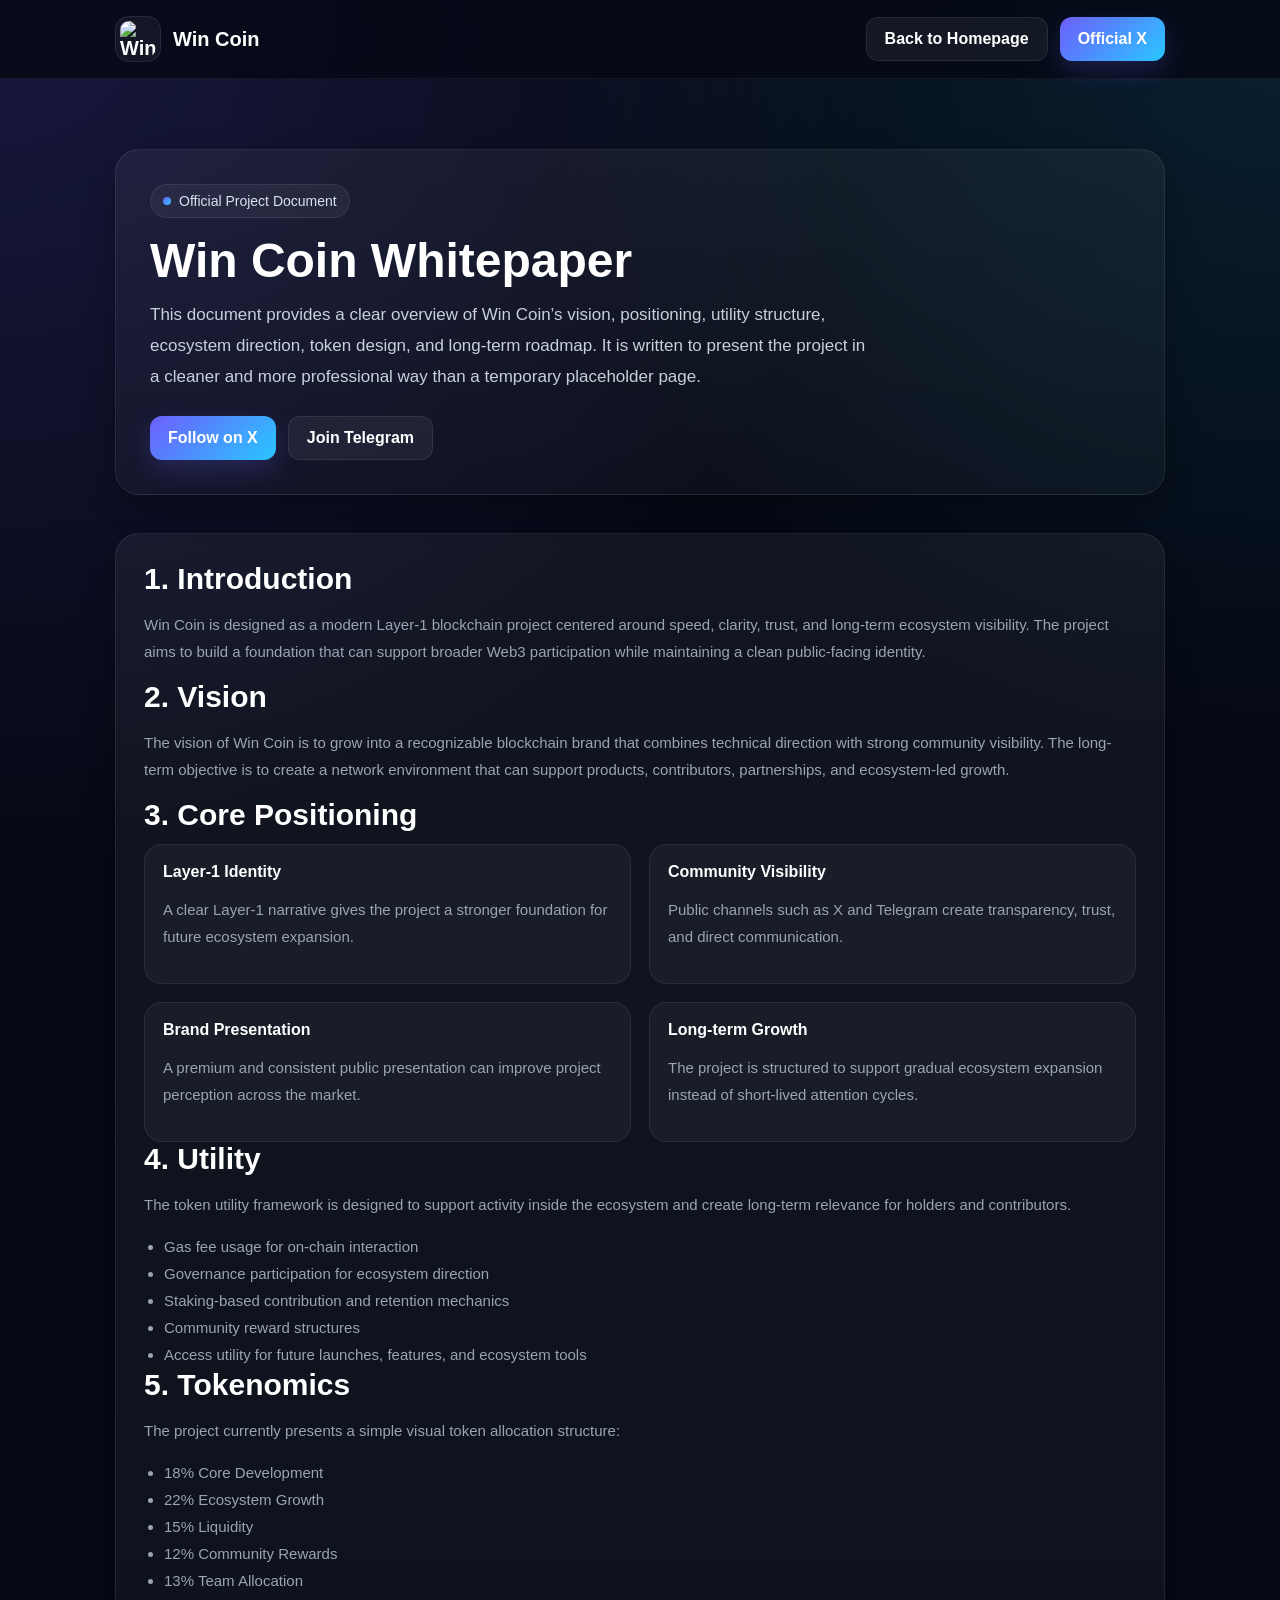
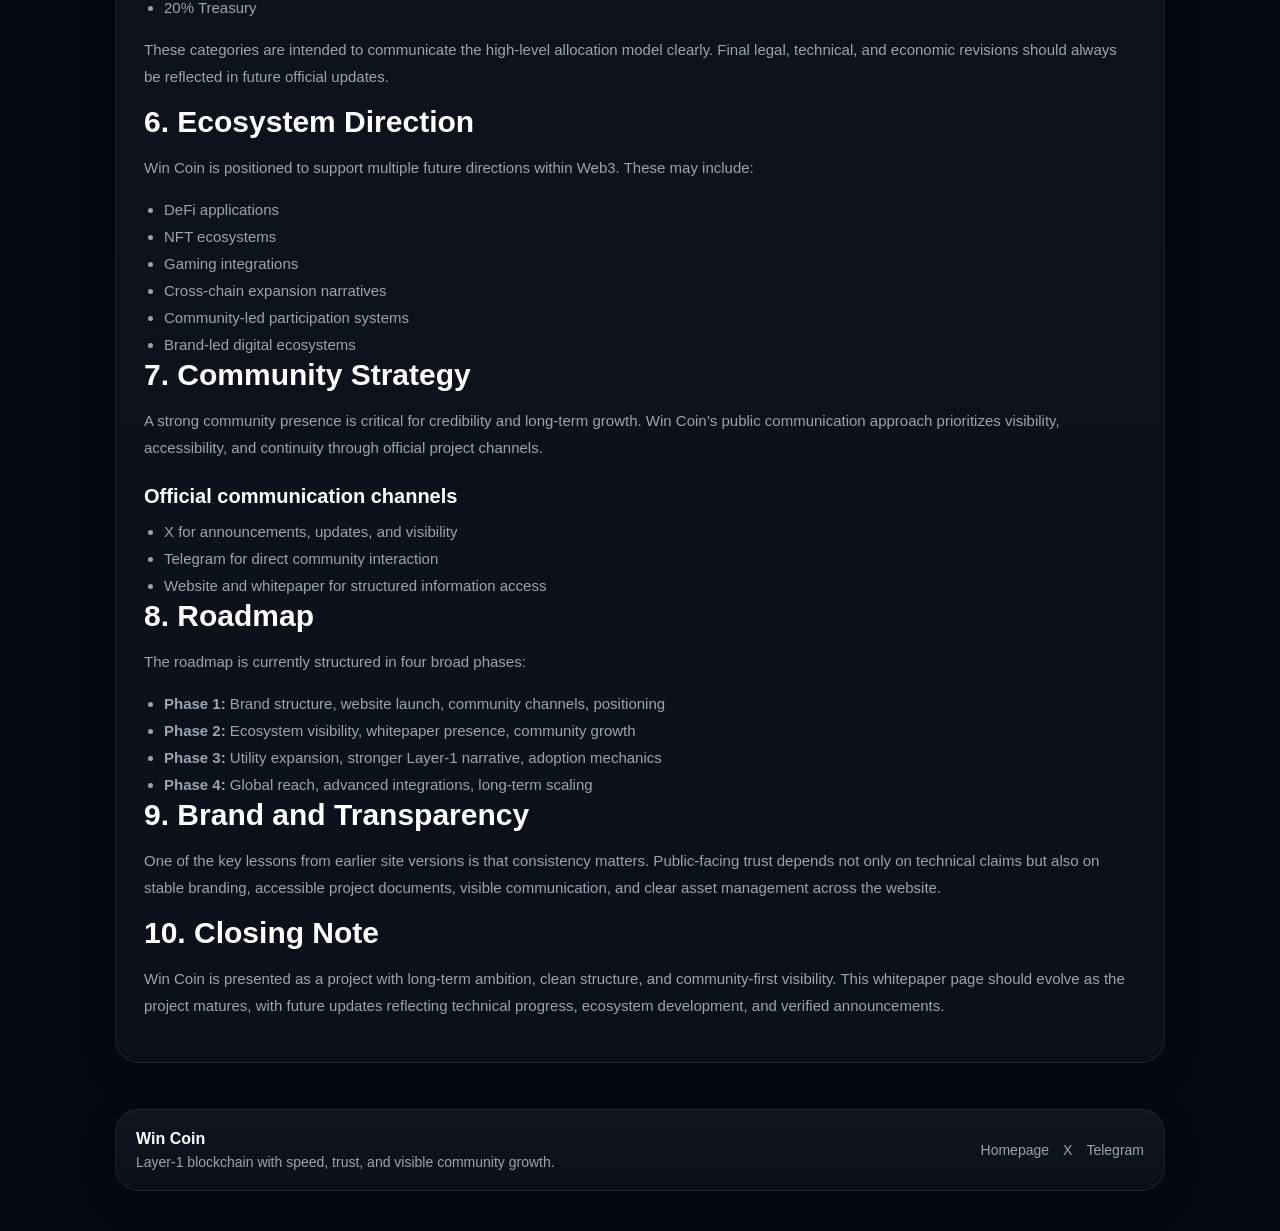
==== commit ccbbb3a8: "Update index.html" ====
--- a/index.html
+++ b/index.html
@@ -3,24 +3,19 @@
 <head>
   <meta charset="UTF-8" />
   <meta name="viewport" content="width=device-width, initial-scale=1.0" />
-  <title>Win Coin | Layer-1 Blockchain</title>
-  <meta name="description" content="Win Coin is a Layer-1 blockchain project focused on speed, trust, ecosystem growth, and community-driven expansion." />
+  <title>Win Coin Whitepaper</title>
+  <meta name="description" content="Win Coin Whitepaper - project overview, ecosystem vision, utility, tokenomics and roadmap." />
 
   <style>
     :root{
       --bg:#050914;
-      --bg-soft:#0b1220;
-      --card:rgba(255,255,255,0.05);
-      --line:rgba(255,255,255,0.08);
       --text:#ffffff;
       --muted:#9aa4b2;
       --primary:#6d5efc;
       --primary-2:#29c7ff;
-      --success:#10b981;
-      --warning:#f59e0b;
-      --danger:#ef4444;
+      --line:rgba(255,255,255,0.08);
       --shadow:0 12px 30px rgba(0,0,0,0.28);
-      --max:1200px;
+      --max:1050px;
     }
 
     *{box-sizing:border-box}
@@ -28,27 +23,20 @@
     body{
       margin:0;
       font-family:Arial, Helvetica, sans-serif;
+      color:var(--text);
       background:
         radial-gradient(circle at top left, rgba(109,94,252,0.18), transparent 28%),
         radial-gradient(circle at top right, rgba(41,199,255,0.12), transparent 24%),
         var(--bg);
-      color:var(--text);
     }
 
     a{text-decoration:none;color:inherit}
-    img{display:block;max-width:100%}
-    button,input{font:inherit}
-    [hidden]{display:none !important}
-
-    .container{
-      width:min(92%, var(--max));
-      margin:auto;
-    }
+    .container{width:min(92%, var(--max));margin:auto}
 
     .site-header{
       position:sticky;
       top:0;
-      z-index:90;
+      z-index:50;
       backdrop-filter:blur(12px);
       background:rgba(5,9,20,0.82);
       border-bottom:1px solid rgba(255,255,255,0.06);
@@ -56,10 +44,11 @@
 
     .header-inner{
       display:flex;
+      justify-content:space-between;
       align-items:center;
-      justify-content:space-between;
       gap:16px;
       padding:16px 0;
+      flex-wrap:wrap;
     }
 
     .logo{
@@ -68,118 +57,17 @@
       gap:12px;
       font-size:20px;
       font-weight:700;
-      letter-spacing:.2px;
-      white-space:nowrap;
     }
 
     .logo img{
-      width:48px;
-      height:48px;
-      object-fit:cover;
-      border-radius:14px;
-      background:rgba(255,255,255,0.05);
-      padding:4px;
-      border:1px solid rgba(255,255,255,0.08);
-      box-shadow:0 8px 20px rgba(0,0,0,0.22);
-    }
-
-    .header-controls{
-      display:flex;
-      align-items:center;
-      gap:14px;
-    }
-
-    .nav{
-      display:flex;
-      align-items:center;
-      gap:16px;
-      flex-wrap:wrap;
-    }
-
-    .nav a{
-      color:var(--muted);
-      font-size:14px;
-      transition:.2s ease;
-    }
-
-    .nav a:hover,
-    .nav a.active{color:#fff}
-
-    .lang-switch{
-      display:inline-flex;
-      align-items:center;
-      gap:6px;
-      padding:6px;
-      border-radius:999px;
-      background:rgba(255,255,255,0.05);
-      border:1px solid rgba(255,255,255,0.08);
-      flex:none;
-    }
-
-    .lang-btn,
-    .menu-btn{
-      border:none;
-      cursor:pointer;
-      transition:.2s ease;
-    }
-
-    .lang-btn{
-      padding:9px 12px;
-      border-radius:999px;
-      background:transparent;
-      color:var(--muted);
-      font-size:12px;
-      font-weight:700;
-      letter-spacing:.3px;
-    }
-
-    .lang-btn.active{
-      color:#fff;
-      background:linear-gradient(135deg,var(--primary),var(--primary-2));
-      box-shadow:0 10px 24px rgba(109,94,252,0.22);
-    }
-
-    .menu-btn{
-      display:none;
       width:46px;
       height:46px;
       border-radius:14px;
-      background:rgba(255,255,255,0.06);
+      object-fit:cover;
+      padding:4px;
+      background:rgba(255,255,255,0.05);
       border:1px solid rgba(255,255,255,0.08);
-      color:#fff;
-    }
-
-    .menu-btn span{
-      display:block;
-      width:18px;
-      height:2px;
-      background:#fff;
-      margin:4px auto;
-      border-radius:999px;
-    }
-
-    .mobile-menu{
-      display:none;
-      padding:0 0 18px;
-    }
-
-    .mobile-menu-inner{
-      display:grid;
-      gap:10px;
-      padding:18px;
-      border-radius:20px;
-      background:linear-gradient(180deg, rgba(255,255,255,0.05), rgba(255,255,255,0.03));
-      border:1px solid rgba(255,255,255,0.08);
-      box-shadow:var(--shadow);
-    }
-
-    .mobile-menu a{
-      color:#dbe4ef;
-      padding:10px 4px;
-      border-bottom:1px solid rgba(255,255,255,0.06);
-    }
-
-    .mobile-menu a:last-child{border-bottom:none}
+    }
 
     .btn{
       display:inline-flex;
@@ -195,8 +83,6 @@
       transition:.2s ease;
     }
 
-    .btn:hover{transform:translateY(-1px)}
-
     .btn-primary{
       background:linear-gradient(135deg,var(--primary),var(--primary-2));
       box-shadow:0 10px 24px rgba(109,94,252,0.22);
@@ -207,41 +93,20 @@
       border:1px solid rgba(255,255,255,0.08);
     }
 
-    .btn-dark{
-      background:rgba(255,255,255,0.04);
-      border:1px solid rgba(255,255,255,0.08);
-    }
-
-    .hero{padding:82px 0 28px}
-
-    .hero-grid{
-      display:grid;
-      grid-template-columns:1.1fr .9fr;
-      gap:24px;
-      align-items:stretch;
-    }
-
-    .glass,
-    .card,
-    .why-card,
-    .use-card,
-    .utility-card,
-    .ecosystem-card,
-    .roadmap-item,
-    .wallet-box,
-    .newsletter-box,
-    .footer-box,
-    .whitepaper-box,
-    .logo-card,
-    .warning-box,
-    .trust-strip{
+    .hero{
+      padding:70px 0 20px;
+    }
+
+    .hero-box,
+    .paper-card,
+    .footer-box{
       background:linear-gradient(180deg, rgba(255,255,255,0.05), rgba(255,255,255,0.03));
       border:1px solid rgba(255,255,255,0.08);
       border-radius:24px;
       box-shadow:var(--shadow);
     }
 
-    .hero-copy{padding:34px}
+    .hero-box{padding:34px}
 
     .hero-badge{
       display:inline-flex;
@@ -263,345 +128,147 @@
       background:linear-gradient(135deg,var(--primary),var(--primary-2));
     }
 
-    .hero h1{
-      margin:0 0 16px;
-      font-size:56px;
-      line-height:1.04;
-      max-width:10.5ch;
-    }
-
-    .hero p{
+    h1{
+      margin:0 0 14px;
+      font-size:48px;
+      line-height:1.05;
+    }
+
+    .hero-box p{
       margin:0;
       color:#c8d0dc;
+      line-height:1.8;
       font-size:17px;
-      line-height:1.7;
-      max-width:60ch;
+      max-width:720px;
     }
 
     .hero-actions{
       display:flex;
+      gap:12px;
       flex-wrap:wrap;
-      gap:12px;
-      margin-top:28px;
-    }
-
-    .hero-stats{
+      margin-top:24px;
+    }
+
+    main section{padding:18px 0}
+
+    .paper-card{padding:28px}
+
+    h2{
+      margin:0 0 12px;
+      font-size:30px;
+    }
+
+    h3{
+      margin:24px 0 10px;
+      font-size:20px;
+    }
+
+    p, li{
+      color:var(--muted);
+      line-height:1.8;
+      font-size:15px;
+    }
+
+    ul{
+      margin:8px 0 0;
+      padding-left:20px;
+    }
+
+    .grid-2{
       display:grid;
-      grid-template-columns:repeat(3,1fr);
-      gap:12px;
-      margin-top:28px;
-    }
-
-    .stat{
-      padding:16px;
-      border-radius:16px;
+      grid-template-columns:repeat(2,1fr);
+      gap:18px;
+    }
+
+    .mini-card{
+      padding:18px;
+      border-radius:18px;
       background:rgba(255,255,255,0.04);
       border:1px solid rgba(255,255,255,0.08);
     }
 
-    .stat strong{display:block;font-size:18px;margin-bottom:6px}
-    .stat span{color:var(--muted);font-size:13px}
-
-    .hero-side{
-      padding:24px;
-      display:flex;
-      flex-direction:column;
-      gap:16px;
-      justify-content:center;
-    }
-
-    .hero-mascot-card{
-      padding:22px;
+    .mini-card strong{
+      display:block;
+      margin-bottom:8px;
+      font-size:16px;
+      color:#fff;
+    }
+
+    .footer{
+      padding:28px 0 40px;
+    }
+
+    .footer-box{
+      padding:20px;
       display:flex;
       align-items:center;
-      justify-content:center;
-      min-height:320px;
-      background:
-        radial-gradient(circle at center, rgba(109,94,252,0.22), transparent 50%),
-        linear-gradient(180deg, rgba(255,255,255,0.05), rgba(255,255,255,0.03));
-      border:1px solid rgba(255,255,255,0.08);
-      border-radius:24px;
-      overflow:hidden;
-      box-shadow:var(--shadow);
-    }
-
-    .hero-mascot-card img{
-      width:min(100%, 360px);
-      height:auto;
-      object-fit:contain;
-      filter:drop-shadow(0 14px 30px rgba(0,0,0,0.28));
-    }
-
-    .hero-panel{
-      padding:18px;
-      background:rgba(255,255,255,0.04);
-      border:1px solid rgba(255,255,255,0.08);
-      border-radius:18px;
-    }
-
-    .hero-panel h3,.card h3,.why-card h3,.use-card h3,.utility-card h3,.ecosystem-card h3,.logo-card h3,.whitepaper-box h3,.warning-box h3{
-      margin:0 0 10px;
-      font-size:20px;
-    }
-
-    .hero-panel p,.card p,.why-card p,.use-card p,.utility-card p,.ecosystem-card p,.logo-card p,.whitepaper-box p,.warning-box p{
-      margin:0;
+      justify-content:space-between;
+      gap:16px;
+      flex-wrap:wrap;
+    }
+
+    .footer-note{
       color:var(--muted);
-      line-height:1.7;
       font-size:14px;
-    }
-
-    section{padding:30px 0}
-    .section-title{font-size:34px;margin:0 0 10px}
-    .section-sub{margin:0 0 24px;color:var(--muted);max-width:760px;line-height:1.7}
-
-    .grid-2{display:grid;grid-template-columns:repeat(2,1fr);gap:18px}
-    .grid-3{display:grid;grid-template-columns:repeat(3,1fr);gap:18px}
-    .grid-4{display:grid;grid-template-columns:repeat(4,1fr);gap:18px}
-
-    .card,.why-card,.use-card,.utility-card,.ecosystem-card,.logo-card,.whitepaper-box,.warning-box,.roadmap-item{padding:22px}
-
-    .social-card{min-height:200px;display:flex;flex-direction:column;justify-content:space-between;gap:16px}
-
-    .icon-badge,
-    .team-avatar{
-      width:52px;
-      height:52px;
-      display:grid;
-      place-items:center;
-      border-radius:16px;
-      background:linear-gradient(135deg, rgba(109,94,252,0.24), rgba(41,199,255,0.16));
-      border:1px solid rgba(255,255,255,0.08);
-      font-weight:700;
+      margin-top:6px;
+    }
+
+    .footer-links{
+      display:flex;
+      gap:14px;
+      flex-wrap:wrap;
+    }
+
+    .footer-links a{
+      color:var(--muted);
+      font-size:14px;
+    }
+
+    .footer-links a:hover{
       color:#fff;
-      margin-bottom:14px;
-    }
-
-    .team-avatar{width:54px;height:54px}
-
-    .trust-strip{padding:14px 18px}
-    .trust-items{display:grid;grid-template-columns:repeat(5,1fr);gap:12px}
-    .trust-item{display:flex;align-items:center;gap:10px;padding:12px 14px;border-radius:14px;background:rgba(255,255,255,0.03);border:1px solid rgba(255,255,255,0.06);min-height:56px}
-    .trust-bullet{width:10px;height:10px;border-radius:50%;background:linear-gradient(135deg,var(--primary),var(--primary-2));flex:none}
-    .trust-item span{color:#dbe5f1;font-size:14px;font-weight:600}
-
-    .why-grid,.use-grid,.utility-grid,.ecosystem-grid,.logo-grid{display:grid;grid-template-columns:repeat(3,1fr);gap:18px}
-    .ecosystem-grid{grid-template-columns:repeat(4,1fr)}
-
-    .token-grid{display:grid;grid-template-columns:repeat(2,1fr);gap:14px}
-    .token-item{padding:18px;border-radius:16px;background:rgba(255,255,255,0.04);border:1px solid rgba(255,255,255,0.08)}
-    .token-item strong{display:block;font-size:24px;margin-bottom:6px}
-    .token-item span{color:var(--muted);font-size:14px}
-    .token-bar{width:100%;height:12px;border-radius:999px;margin-top:18px;overflow:hidden;border:1px solid rgba(255,255,255,0.08);background:rgba(255,255,255,0.06)}
-    .token-fill{width:100%;height:100%;background:linear-gradient(90deg,#6d5efc 0% 18%,#29c7ff 18% 40%,#34d399 40% 55%,#fbbf24 55% 67%,#fb7185 67% 80%,#94a3b8 80% 100%)}
-
-    .roadmap-grid{display:grid;grid-template-columns:repeat(4,1fr);gap:18px}
-    .roadmap-phase{display:inline-flex;padding:8px 12px;border-radius:999px;background:rgba(255,255,255,0.06);border:1px solid rgba(255,255,255,0.08);color:#fff;font-size:12px;font-weight:700;letter-spacing:.4px;margin-bottom:14px}
-    .roadmap-list{margin:0;padding-left:18px;color:var(--muted);line-height:1.9;font-size:14px}
-
-    .logo-frame,
-    .ecosystem-logo,
-    .logo-placeholder{
-      width:100%;
-      min-height:110px;
-      border-radius:18px;
-      display:flex;
-      align-items:center;
-      justify-content:center;
-      padding:20px;
-      background:rgba(255,255,255,0.03);
-      border:1px solid rgba(255,255,255,0.06);
-      margin-bottom:14px;
-      text-align:center;
-    }
-
-    .logo-frame img,
-    .ecosystem-logo img{max-height:48px;width:auto;object-fit:contain}
-
-    .logo-placeholder{
-      min-height:140px;
-      flex-direction:column;
-      gap:10px;
-      color:#dbe4ef;
-      background:linear-gradient(180deg, rgba(255,255,255,0.04), rgba(255,255,255,0.02));
-    }
-
-    .logo-placeholder strong{
-      font-size:16px;
-      color:#fff;
-    }
-
-    .logo-placeholder span{
-      font-size:13px;
-      color:var(--muted);
-      max-width:220px;
-      line-height:1.6;
-    }
-
-    .partner-slider{overflow:hidden;position:relative;width:100%;margin-top:18px;padding:6px 0}
-    .partner-track{display:flex;gap:18px;width:max-content;animation:scrollPartners 32s linear infinite}
-    .partner{display:flex;align-items:center;gap:12px;min-width:240px;padding:16px 18px;border-radius:14px;background:linear-gradient(180deg, rgba(255,255,255,0.05), rgba(255,255,255,0.03));border:1px solid rgba(255,255,255,0.06);color:#fff;font-size:15px;font-weight:600;transition:all .25s ease;box-shadow:0 8px 22px rgba(0,0,0,0.18)}
-    .partner:hover{transform:translateY(-2px);border-color:rgba(255,255,255,0.14);box-shadow:0 12px 30px rgba(0,0,0,0.28)}
-    .partner img{width:36px;height:36px;object-fit:contain;display:block;border-radius:10px;flex:none}
-
-    .whitepaper-actions,.warning-actions{display:flex;gap:12px;flex-wrap:wrap;margin-top:18px}
-    .meta-list{display:grid;grid-template-columns:repeat(3,1fr);gap:12px;margin-top:18px}
-    .meta-item{padding:14px;border-radius:16px;background:rgba(255,255,255,0.04);border:1px solid rgba(255,255,255,0.08)}
-    .meta-item strong{display:block;font-size:13px;margin-bottom:6px;color:#fff}
-    .meta-item span{font-size:13px;color:var(--muted)}
-
-    .wallet-box{padding:24px}
-    .wallet-row{display:flex;align-items:center;justify-content:space-between;gap:16px;flex-wrap:wrap}
-    .wallet-status{display:flex;align-items:center;gap:12px;flex-wrap:wrap}
-    .status-pill{display:inline-flex;align-items:center;gap:8px;padding:10px 14px;border-radius:999px;background:rgba(255,255,255,0.05);border:1px solid rgba(255,255,255,0.08);color:var(--muted);font-size:14px}
-    .status-dot{width:8px;height:8px;border-radius:50%;background:var(--warning)}
-    .status-dot.connected{background:var(--success)}
-    .status-dot.error{background:var(--danger)}
-    .wallet-address,.wallet-network{color:#dbe4ef;font-size:14px}
-
-    .newsletter-box{padding:28px}
-    .newsletter-row{display:grid;grid-template-columns:1.1fr .9fr;gap:18px;align-items:center}
-    .newsletter-copy h3{margin:0 0 10px;font-size:28px}
-    .newsletter-copy p{margin:0;color:var(--muted);line-height:1.7}
-    .newsletter-form{display:flex;gap:10px;flex-wrap:wrap;justify-content:flex-end}
-    .newsletter-form input{min-width:260px;flex:1;padding:14px 16px;border-radius:14px;border:1px solid rgba(255,255,255,0.08);background:rgba(255,255,255,0.04);color:#fff;outline:none}
-    .newsletter-form input::placeholder{color:#91a0b3}
-
-    .footer{padding:36px 0 44px}
-    .footer-box{padding:22px;display:flex;align-items:center;justify-content:space-between;gap:16px;flex-wrap:wrap}
-    .footer-note{color:var(--muted);font-size:14px;margin-top:6px}
-    .footer-links{display:flex;gap:14px;flex-wrap:wrap}
-    .footer-links a{color:var(--muted);font-size:14px}
-    .footer-links a:hover{color:#fff}
-
-    @keyframes scrollPartners{from{transform:translateX(0)}to{transform:translateX(-50%)}}
-
-    @media (max-width:1100px){
-      .nav{display:none}
-      .menu-btn{display:inline-block}
-      .mobile-menu{display:block}
-      .hero-grid,.grid-4,.roadmap-grid,.ecosystem-grid{grid-template-columns:1fr 1fr}
-      .grid-3,.grid-2,.why-grid,.use-grid,.utility-grid,.logo-grid,.newsletter-row,.meta-list,.trust-items{grid-template-columns:1fr}
     }
 
     @media (max-width:780px){
-      .hero{padding:54px 0 20px}
-      .header-inner{align-items:flex-start}
-      .hero-grid,.hero-stats,.grid-4,.grid-3,.grid-2,.token-grid,.roadmap-grid,.ecosystem-grid,.logo-grid{grid-template-columns:1fr}
-      .hero h1{font-size:38px}
-      .section-title{font-size:28px}
-      .partner{min-width:220px}
-      .lang-switch{width:100%;justify-content:center}
-      .header-controls{width:100%;justify-content:space-between;flex-wrap:wrap}
-      .newsletter-form{justify-content:flex-start}
-      .newsletter-form input{min-width:100%}
+      h1{font-size:36px}
+      h2{font-size:26px}
+      .grid-2{grid-template-columns:1fr}
+      .hero{padding:50px 0 16px}
     }
   </style>
 </head>
 <body>
   <header class="site-header">
     <div class="container header-inner">
-      <a class="logo" href="#top" aria-label="Win Coin homepage">
-        <img src="varliklar/wincoin-maskot.png" alt="Win Coin Mascot">
+      <a class="logo" href="index.html">
+        <img src="varliklar/wincoin-maskot.png" alt="Win Coin">
         <span>Win Coin</span>
       </a>
 
-      <div class="header-controls">
-        <nav class="nav" aria-label="Primary navigation">
-          <a href="#community" data-i18n="nav.community">Community</a>
-          <a href="#why-wincoin" data-i18n="nav.why">Why</a>
-          <a href="#use-cases" data-i18n="nav.useCases">Use Cases</a>
-          <a href="#whitepaper" data-i18n="nav.whitepaper">Whitepaper</a>
-          <a href="#logo-system" data-i18n="nav.logos">Logos</a>
-          <a href="#tokenomics" data-i18n="nav.tokenomics">Tokenomics</a>
-          <a href="#roadmap" data-i18n="nav.roadmap">Roadmap</a>
-          <a href="#ecosystem" data-i18n="nav.ecosystem">Ecosystem</a>
-          <a href="#partners" data-i18n="nav.partners">Partners</a>
-          <a href="#wallet" data-i18n="nav.wallet">Wallet</a>
-        </nav>
-
-        <div class="lang-switch" aria-label="Language switcher">
-          <button class="lang-btn active" type="button" data-lang="en">EN</button>
-          <button class="lang-btn" type="button" data-lang="tr">TR</button>
-        </div>
-
-        <button class="menu-btn" type="button" id="menuBtn" aria-expanded="false" aria-controls="mobileMenu" aria-label="Open menu">
-          <span></span><span></span><span></span>
-        </button>
-      </div>
-    </div>
-
-    <div class="container mobile-menu" id="mobileMenu" hidden>
-      <div class="mobile-menu-inner">
-        <a href="#community" data-i18n="nav.community">Community</a>
-        <a href="#why-wincoin" data-i18n="nav.why">Why</a>
-        <a href="#use-cases" data-i18n="nav.useCases">Use Cases</a>
-        <a href="#whitepaper" data-i18n="nav.whitepaper">Whitepaper</a>
-        <a href="#logo-system" data-i18n="nav.logos">Logos</a>
-        <a href="#tokenomics" data-i18n="nav.tokenomics">Tokenomics</a>
-        <a href="#roadmap" data-i18n="nav.roadmap">Roadmap</a>
-        <a href="#ecosystem" data-i18n="nav.ecosystem">Ecosystem</a>
-        <a href="#partners" data-i18n="nav.partners">Partners</a>
-        <a href="#wallet" data-i18n="nav.wallet">Wallet</a>
+      <div style="display:flex;gap:12px;flex-wrap:wrap;">
+        <a class="btn btn-secondary" href="index.html">Back to Homepage</a>
+        <a class="btn btn-primary" href="https://x.com/WinCoinProject" target="_blank" rel="noopener noreferrer">Official X</a>
       </div>
     </div>
   </header>
 
-  <main id="top">
+  <main>
     <section class="hero">
-      <div class="container hero-grid">
-        <div class="glass hero-copy">
+      <div class="container">
+        <div class="hero-box">
           <div class="hero-badge">
             <span class="hero-dot"></span>
-            <span data-i18n="hero.badge">Fast. Trusted. Community-driven Layer-1.</span>
+            <span>Official Project Document</span>
           </div>
-
-          <h1 data-i18n="hero.title">Win Coin Layer-1 Blockchain</h1>
-          <p data-i18n="hero.text">Win Coin is a modern Layer-1 blockchain project focused on speed, trust, visibility, and long-term ecosystem growth.</p>
+          <h1>Win Coin Whitepaper</h1>
+          <p>
+            This document provides a clear overview of Win Coin’s vision, positioning, utility structure,
+            ecosystem direction, token design, and long-term roadmap. It is written to present the project
+            in a cleaner and more professional way than a temporary placeholder page.
+          </p>
 
           <div class="hero-actions">
-            <a class="btn btn-primary" href="https://x.com/WinCoinProject" target="_blank" rel="noopener noreferrer" data-i18n="hero.followX">Follow on X</a>
-            <a class="btn btn-secondary" href="https://t.me/+ZbqtCHhGB5U4MzY0" target="_blank" rel="noopener noreferrer" data-i18n="hero.joinTelegram">Join Telegram</a>
-            <a class="btn btn-secondary" href="whitepaper.html" target="_blank" rel="noopener noreferrer" data-i18n="hero.readWhitepaper">Read Whitepaper</a>
-          </div>
-
-          <div class="hero-stats">
-            <div class="stat">
-              <strong data-i18n="hero.stats.l1Title">Layer-1</strong>
-              <span data-i18n="hero.stats.l1Text">Blockchain Infrastructure</span>
-            </div>
-            <div class="stat">
-              <strong data-i18n="hero.stats.fastTitle">Fast</strong>
-              <span data-i18n="hero.stats.fastText">Lightweight Website Structure</span>
-            </div>
-            <div class="stat">
-              <strong data-i18n="hero.stats.globalTitle">Global</strong>
-              <span data-i18n="hero.stats.globalText">Community-Oriented Growth</span>
-            </div>
-          </div>
-        </div>
-
-        <div class="hero-side">
-          <div class="hero-mascot-card">
-            <img src="varliklar/wincoin-maskot.png" alt="Win Coin Mascot Large">
-          </div>
-
-          <div class="hero-panel">
-            <h3 data-i18n="hero.panelXTitle">Official X</h3>
-            <p data-i18n="hero.panelXText">Follow Win Coin updates, announcements, and ecosystem visibility.</p>
-            <a class="btn btn-secondary" href="https://x.com/WinCoinProject" target="_blank" rel="noopener noreferrer" data-i18n="hero.panelXBtn">Open X</a>
-          </div>
-
-          <div class="hero-panel">
-            <h3 data-i18n="hero.panelTgTitle">Official Telegram</h3>
-            <p data-i18n="hero.panelTgText">Join the community and stay close to project activity and discussion.</p>
-            <a class="btn btn-secondary" href="https://t.me/+ZbqtCHhGB5U4MzY0" target="_blank" rel="noopener noreferrer" data-i18n="hero.panelTgBtn">Open Telegram</a>
-          </div>
-
-          <div class="hero-panel">
-            <h3 data-i18n="hero.panelDocTitle">Whitepaper Access</h3>
-            <p data-i18n="hero.panelDocText">A visible whitepaper entry improves trust and keeps long-form project information easy to access.</p>
-            <a class="btn btn-secondary" href="#whitepaper" data-i18n="hero.panelDocBtn">Go to Whitepaper Section</a>
+            <a class="btn btn-primary" href="https://x.com/WinCoinProject" target="_blank" rel="noopener noreferrer">Follow on X</a>
+            <a class="btn btn-secondary" href="https://t.me/+ZbqtCHhGB5U4MzY0" target="_blank" rel="noopener noreferrer">Join Telegram</a>
           </div>
         </div>
       </div>
@@ -609,300 +276,122 @@
 
     <section>
       <div class="container">
-        <div class="trust-strip">
-          <div class="trust-items">
-            <div class="trust-item"><span class="trust-bullet"></span><span data-i18n="trust.layer1">Layer-1 Structure</span></div>
-            <div class="trust-item"><span class="trust-bullet"></span><span data-i18n="trust.x">Official X Presence</span></div>
-            <div class="trust-item"><span class="trust-bullet"></span><span data-i18n="trust.telegram">Official Telegram</span></div>
-            <div class="trust-item"><span class="trust-bullet"></span><span data-i18n="trust.whitepaper">Whitepaper Access</span></div>
-            <div class="trust-item"><span class="trust-bullet"></span><span data-i18n="trust.visibility">Brand & Logo Visibility</span></div>
-          </div>
-        </div>
-      </div>
-    </section>
-
-    <section id="community">
-      <div class="container">
-        <h2 class="section-title" data-i18n="community.title">Community</h2>
-        <p class="section-sub" data-i18n="community.sub">Visible communication channels are critical for trust. Win Coin keeps X and Telegram front and center for stronger community presence.</p>
-        <div class="grid-2">
-          <div class="card social-card">
-            <div class="icon-badge">X</div>
-            <div>
-              <h3 data-i18n="community.xTitle">Official X Account</h3>
-              <p data-i18n="community.xText">Announcements, updates, product visibility, ecosystem sharing, and project communication.</p>
+        <div class="paper-card">
+          <h2>1. Introduction</h2>
+          <p>
+            Win Coin is designed as a modern Layer-1 blockchain project centered around speed, clarity,
+            trust, and long-term ecosystem visibility. The project aims to build a foundation that can
+            support broader Web3 participation while maintaining a clean public-facing identity.
+          </p>
+
+          <h2>2. Vision</h2>
+          <p>
+            The vision of Win Coin is to grow into a recognizable blockchain brand that combines technical
+            direction with strong community visibility. The long-term objective is to create a network
+            environment that can support products, contributors, partnerships, and ecosystem-led growth.
+          </p>
+
+          <h2>3. Core Positioning</h2>
+          <div class="grid-2">
+            <div class="mini-card">
+              <strong>Layer-1 Identity</strong>
+              <p>A clear Layer-1 narrative gives the project a stronger foundation for future ecosystem expansion.</p>
             </div>
-            <a class="btn btn-primary" href="https://x.com/WinCoinProject" target="_blank" rel="noopener noreferrer">x.com/WinCoinProject</a>
-          </div>
-
-          <div class="card social-card">
-            <div class="icon-badge">TG</div>
-            <div>
-              <h3 data-i18n="community.tgTitle">Official Telegram</h3>
-              <p data-i18n="community.tgText">Official community channel for direct access to updates and ongoing project interaction.</p>
+            <div class="mini-card">
+              <strong>Community Visibility</strong>
+              <p>Public channels such as X and Telegram create transparency, trust, and direct communication.</p>
             </div>
-            <a class="btn btn-secondary" href="https://t.me/+ZbqtCHhGB5U4MzY0" target="_blank" rel="noopener noreferrer">t.me/+ZbqtCHhGB5U4MzY0</a>
-          </div>
-        </div>
-      </div>
-    </section>
-
-    <section id="whitepaper">
-      <div class="container">
-        <h2 class="section-title" data-i18n="whitepaper.title">Whitepaper</h2>
-        <p class="section-sub" data-i18n="whitepaper.sub">The whitepaper link and presentation layer should be visible, consistent, and easy to access from the homepage.</p>
-        <div class="grid-2">
-          <div class="whitepaper-box">
-            <div class="icon-badge">WP</div>
-            <h3 data-i18n="whitepaper.boxTitle">Project Document Access</h3>
-            <p data-i18n="whitepaper.boxText">The Win Coin whitepaper provides a cleaner overview of the project vision, ecosystem direction, token utility, and long-term roadmap.</p>
-            <div class="whitepaper-actions">
-              <a class="btn btn-primary" href="whitepaper.html" target="_blank" rel="noopener noreferrer" data-i18n="whitepaper.openBtn">Open Whitepaper</a>
-              <a class="btn btn-secondary" href="#newsletter" data-i18n="whitepaper.contactBtn">Get Updates</a>
+            <div class="mini-card">
+              <strong>Brand Presentation</strong>
+              <p>A premium and consistent public presentation can improve project perception across the market.</p>
             </div>
-            <div class="meta-list">
-              <div class="meta-item"><strong data-i18n="whitepaper.meta1Title">Format</strong><span data-i18n="whitepaper.meta1Text">Standalone project page</span></div>
-              <div class="meta-item"><strong data-i18n="whitepaper.meta2Title">Status</strong><span data-i18n="whitepaper.meta2Text">Accessible from all key entry points</span></div>
-              <div class="meta-item"><strong data-i18n="whitepaper.meta3Title">Purpose</strong><span data-i18n="whitepaper.meta3Text">Vision, utility and roadmap overview</span></div>
+            <div class="mini-card">
+              <strong>Long-term Growth</strong>
+              <p>The project is structured to support gradual ecosystem expansion instead of short-lived attention cycles.</p>
             </div>
           </div>
 
-          <div class="warning-box">
-            <h3 data-i18n="whitepaper.noteTitle">Why it matters</h3>
-            <p data-i18n="whitepaper.noteText">A visible and consistent project document improves trust, helps new visitors understand the structure faster, and supports a more serious public presentation.</p>
-            <div class="warning-actions">
-              <a class="btn btn-secondary" href="whitepaper.html" target="_blank" rel="noopener noreferrer" data-i18n="whitepaper.noteBtn1">Review Whitepaper</a>
-              <a class="btn btn-dark" href="#logo-system" data-i18n="whitepaper.noteBtn2">Review Brand Area</a>
-            </div>
-          </div>
-        </div>
-      </div>
-    </section>
-
-    <section id="logo-system">
-      <div class="container">
-        <h2 class="section-title" data-i18n="logos.title">Logo System</h2>
-        <p class="section-sub" data-i18n="logos.sub">Missing and future logos should have dedicated visible areas so nothing gets lost when the homepage is updated again.</p>
-
-        <div class="logo-grid">
-          <div class="logo-card">
-            <div class="logo-frame">
-              <img src="varliklar/wincoin-maskot.png" alt="Win Coin main logo">
-            </div>
-            <h3 data-i18n="logos.mainTitle">Main Project Logo</h3>
-            <p data-i18n="logos.mainText">Current core project identity used in the header and hero area.</p>
-          </div>
-
-          <div class="logo-card">
-            <div class="logo-frame" id="futureLogoFrame">
-              <img src="varliklar/custom-logo.png" alt="Future custom logo" id="futureLogoImage">
-            </div>
-            <div class="logo-placeholder" id="futureLogoPlaceholder" hidden>
-              <strong data-i18n="logos.futurePlaceholderTitle">Custom Logo Slot</strong>
-              <span data-i18n="logos.futurePlaceholderText">Your next approved logo can be added here without changing the layout.</span>
-            </div>
-            <h3 data-i18n="logos.futureTitle">Reserved Custom Logo Area</h3>
-            <p data-i18n="logos.futureText">Drop your future logo into varliklar/custom-logo.png and this block will automatically show it.</p>
-          </div>
-
-          <div class="logo-card">
-            <div class="logo-frame" id="oldLogoFrame">
-              <img src="varliklar/old-logo.png" alt="Previous project logo" id="oldLogoImage">
-            </div>
-            <div class="logo-placeholder" id="oldLogoPlaceholder" hidden>
-              <strong data-i18n="logos.oldPlaceholderTitle">Brand Archive Slot</strong>
-              <span data-i18n="logos.oldPlaceholderText">Earlier logo versions can be kept here for continuity and future reference.</span>
-            </div>
-            <h3 data-i18n="logos.oldTitle">Previous Logo Archive Area</h3>
-            <p data-i18n="logos.oldText">Drop an older logo into varliklar/old-logo.png and this archive area will display it.</p>
-          </div>
-        </div>
-      </div>
-    </section>
-
-    <section id="why-wincoin">
-      <div class="container">
-        <h2 class="section-title" data-i18n="why.title">Why Win Coin</h2>
-        <p class="section-sub" data-i18n="why.sub">A premium Layer-1 direction built around clarity, trust, and long-term ecosystem positioning.</p>
-        <div class="why-grid">
-          <div class="why-card"><div class="icon-badge">L1</div><h3 data-i18n="why.card1Title">Scalable Layer-1 Foundation</h3><p data-i18n="why.card1Text">Win Coin is positioned as a Layer-1 blockchain with a clean structure, modern presentation, and room for long-term technical expansion.</p></div>
-          <div class="why-card"><div class="icon-badge">CM</div><h3 data-i18n="why.card2Title">Community-First Expansion</h3><p data-i18n="why.card2Text">Official X and Telegram presence create a visible community layer, helping the project feel active, open, and easier to trust.</p></div>
-          <div class="why-card"><div class="icon-badge">EC</div><h3 data-i18n="why.card3Title">Premium Ecosystem Positioning</h3><p data-i18n="why.card3Text">Strategic branding, partner visibility, and a premium interface help position Win Coin more seriously in the broader blockchain ecosystem.</p></div>
-        </div>
-      </div>
-    </section>
-
-    <section id="use-cases">
-      <div class="container">
-        <h2 class="section-title" data-i18n="use.title">What Can You Build on Win Coin</h2>
-        <p class="section-sub" data-i18n="use.sub">A flexible Layer-1 structure makes Win Coin suitable for multiple Web3 directions across products, applications, and community ecosystems.</p>
-        <div class="use-grid">
-          <div class="use-card"><div class="icon-badge">DF</div><h3 data-i18n="use.card1Title">DeFi Applications</h3><p data-i18n="use.card1Text">Support lending, swapping, staking, and treasury-based protocols with a clean Layer-1 foundation.</p></div>
-          <div class="use-card"><div class="icon-badge">NFT</div><h3 data-i18n="use.card2Title">NFT Marketplaces</h3><p data-i18n="use.card2Text">Launch creator-driven collections, ownership layers, and collectible ecosystems with stronger branding value.</p></div>
-          <div class="use-card"><div class="icon-badge">GM</div><h3 data-i18n="use.card3Title">Web3 Gaming</h3><p data-i18n="use.card3Text">Enable in-game tokens, digital rewards, and ecosystem participation around game-native economies.</p></div>
-          <div class="use-card"><div class="icon-badge">CC</div><h3 data-i18n="use.card4Title">Cross-chain Expansion</h3><p data-i18n="use.card4Text">Position Win Coin for broader ecosystem connectivity and future interoperability narratives.</p></div>
-          <div class="use-card"><div class="icon-badge">CM</div><h3 data-i18n="use.card5Title">Community Platforms</h3><p data-i18n="use.card5Text">Build community reward systems, loyalty mechanics, and social participation loops around the token.</p></div>
-          <div class="use-card"><div class="icon-badge">BR</div><h3 data-i18n="use.card6Title">Brand-led Web3 Products</h3><p data-i18n="use.card6Text">Use Win Coin as the foundation for premium branded ecosystems that need clean design and investor appeal.</p></div>
-        </div>
-      </div>
-    </section>
-
-    <section id="tokenomics">
-      <div class="container">
-        <h2 class="section-title" data-i18n="tokenomics.title">Tokenomics</h2>
-        <p class="section-sub" data-i18n="tokenomics.sub">Clean visual token structure designed to feel simple, fast, and investor-friendly.</p>
-        <div class="card">
-          <div class="token-grid">
-            <div class="token-item"><strong>18%</strong><span data-i18n="tokenomics.dev">Core Development</span></div>
-            <div class="token-item"><strong>22%</strong><span data-i18n="tokenomics.eco">Ecosystem Growth</span></div>
-            <div class="token-item"><strong>15%</strong><span data-i18n="tokenomics.liq">Liquidity</span></div>
-            <div class="token-item"><strong>12%</strong><span data-i18n="tokenomics.rewards">Community Rewards</span></div>
-            <div class="token-item"><strong>13%</strong><span data-i18n="tokenomics.team">Team Allocation</span></div>
-            <div class="token-item"><strong>20%</strong><span data-i18n="tokenomics.treasury">Treasury</span></div>
-          </div>
-          <div class="token-bar"><div class="token-fill"></div></div>
-        </div>
-      </div>
-    </section>
-
-    <section id="utility">
-      <div class="container">
-        <h2 class="section-title" data-i18n="utility.title">Win Coin Utility</h2>
-        <p class="section-sub" data-i18n="utility.sub">Beyond allocation, utility explains why the token matters inside the ecosystem and how it supports long-term network value.</p>
-        <div class="utility-grid">
-          <div class="utility-card"><div class="icon-badge">GF</div><h3 data-i18n="utility.card1Title">Gas Fees</h3><p data-i18n="utility.card1Text">Win Coin can act as a native transaction layer for network operations and on-chain ecosystem activity.</p></div>
-          <div class="utility-card"><div class="icon-badge">GV</div><h3 data-i18n="utility.card2Title">Governance</h3><p data-i18n="utility.card2Text">Token-based governance structure can support community alignment and ecosystem direction over time.</p></div>
-          <div class="utility-card"><div class="icon-badge">ST</div><h3 data-i18n="utility.card3Title">Staking</h3><p data-i18n="utility.card3Text">Staking mechanics can strengthen holder participation and long-term ecosystem commitment.</p></div>
-          <div class="utility-card"><div class="icon-badge">RW</div><h3 data-i18n="utility.card4Title">Ecosystem Rewards</h3><p data-i18n="utility.card4Text">Community rewards and contributor incentives help support adoption, activity, and network engagement.</p></div>
-          <div class="utility-card"><div class="icon-badge">AC</div><h3 data-i18n="utility.card5Title">Access Layer</h3><p data-i18n="utility.card5Text">Win Coin can become an access token for future launches, community tools, ecosystem perks, and premium features.</p></div>
-          <div class="utility-card"><div class="icon-badge">TR</div><h3 data-i18n="utility.card6Title">Treasury Coordination</h3><p data-i18n="utility.card6Text">Utility expands when treasury capital is tied to ecosystem growth, grants, partnerships, and strategic support.</p></div>
-        </div>
-      </div>
-    </section>
-
-    <section id="roadmap">
-      <div class="container">
-        <h2 class="section-title" data-i18n="roadmap.title">Roadmap</h2>
-        <p class="section-sub" data-i18n="roadmap.sub">A simple roadmap creates direction, improves confidence, and helps the project feel more structured and serious.</p>
-        <div class="roadmap-grid">
-          <div class="roadmap-item"><span class="roadmap-phase" data-i18n="roadmap.phase1">PHASE 1</span><h3 data-i18n="roadmap.card1Title">Foundation</h3><ul class="roadmap-list"><li data-i18n="roadmap.card1Item1">Brand structure</li><li data-i18n="roadmap.card1Item2">Website launch</li><li data-i18n="roadmap.card1Item3">Community channels</li><li data-i18n="roadmap.card1Item4">Core positioning</li></ul></div>
-          <div class="roadmap-item"><span class="roadmap-phase" data-i18n="roadmap.phase2">PHASE 2</span><h3 data-i18n="roadmap.card2Title">Expansion</h3><ul class="roadmap-list"><li data-i18n="roadmap.card2Item1">Partner visibility</li><li data-i18n="roadmap.card2Item2">Ecosystem awareness</li><li data-i18n="roadmap.card2Item3">Whitepaper visibility</li><li data-i18n="roadmap.card2Item4">Community growth</li></ul></div>
-          <div class="roadmap-item"><span class="roadmap-phase" data-i18n="roadmap.phase3">PHASE 3</span><h3 data-i18n="roadmap.card3Title">Network Growth</h3><ul class="roadmap-list"><li data-i18n="roadmap.card3Item1">Layer-1 narrative strengthening</li><li data-i18n="roadmap.card3Item2">Utility expansion</li><li data-i18n="roadmap.card3Item3">Token adoption mechanics</li><li data-i18n="roadmap.card3Item4">Broader ecosystem positioning</li></ul></div>
-          <div class="roadmap-item"><span class="roadmap-phase" data-i18n="roadmap.phase4">PHASE 4</span><h3 data-i18n="roadmap.card4Title">Long-term Vision</h3><ul class="roadmap-list"><li data-i18n="roadmap.card4Item1">Global reach</li><li data-i18n="roadmap.card4Item2">Advanced integrations</li><li data-i18n="roadmap.card4Item3">Ecosystem maturity</li><li data-i18n="roadmap.card4Item4">Strategic scaling</li></ul></div>
-        </div>
-      </div>
-    </section>
-
-    <section id="ecosystem">
-      <div class="container">
-        <h2 class="section-title" data-i18n="ecosystem.title">Ecosystem Visibility</h2>
-        <p class="section-sub" data-i18n="ecosystem.sub">A calm premium layout helps the project feel more serious, scalable, and ecosystem-ready.</p>
-        <div class="grid-2">
-          <div class="warning-box">
-            <h3 data-i18n="ecosystem.noteTitle">Important presentation note</h3>
-            <p data-i18n="ecosystem.noteText">Use ecosystem references carefully. If these are not official partnerships, label them as ecosystem visibility, market references, or design references instead of direct partners.</p>
-          </div>
-          <div class="card">
-            <h3 data-i18n="ecosystem.card1Title">Trust-Focused Structure</h3>
-            <p data-i18n="ecosystem.card1Text">The section below is framed as ecosystem visibility rather than official partnership verification.</p>
-          </div>
-        </div>
-      </div>
-    </section>
-
-    <section id="trusted-ecosystem">
-      <div class="container">
-        <h2 class="section-title" data-i18n="trusted.title">Ecosystem References</h2>
-        <p class="section-sub" data-i18n="trusted.sub">This section is framed as market and ecosystem visibility, not as proof of formal partnership unless separately announced by the project.</p>
-        <div class="ecosystem-grid">
-          <div class="ecosystem-card"><div class="ecosystem-logo"><img src="varliklar/icons/arbitrum.png" alt="Arbitrum"></div><h3>Arbitrum</h3><p data-i18n="trusted.arbitrum">Recognized Layer-2 infrastructure visibility within the broader blockchain ecosystem.</p></div>
-          <div class="ecosystem-card"><div class="ecosystem-logo"><img src="varliklar/icons/bnb.png" alt="BNB"></div><h3>BNB</h3><p data-i18n="trusted.bnb">Strong exchange and ecosystem association with wide market recognition.</p></div>
-          <div class="ecosystem-card"><div class="ecosystem-logo"><img src="varliklar/icons/xrp.png" alt="XRP"></div><h3>XRP</h3><p data-i18n="trusted.xrp">Globally visible digital asset presence that adds familiarity to ecosystem branding.</p></div>
-          <div class="ecosystem-card"><div class="ecosystem-logo"><img src="varliklar/icons/eigen.png" alt="Eigen"></div><h3>Eigen</h3><p data-i18n="trusted.eigen">Advanced ecosystem visibility around blockchain infrastructure and network expansion narratives.</p></div>
-          <div class="ecosystem-card"><div class="ecosystem-logo"><img src="varliklar/icons/amazon.png" alt="Amazon"></div><h3>Amazon</h3><p data-i18n="trusted.amazon">Global technology familiarity that adds premium visual context and broader trust perception.</p></div>
-          <div class="ecosystem-card"><div class="ecosystem-logo"><img src="varliklar/icons/google-ventures.png" alt="Google Ventures"></div><h3>Google Ventures</h3><p data-i18n="trusted.gv">Strong venture and technology recognition that improves presentation quality and external credibility.</p></div>
-          <div class="ecosystem-card"><div class="ecosystem-logo"><img src="varliklar/icons/intel-capital.png" alt="Intel Capital"></div><h3>Intel Capital</h3><p data-i18n="trusted.intel">Enterprise technology familiarity that adds depth to the ecosystem positioning narrative.</p></div>
-          <div class="ecosystem-card"><div class="ecosystem-logo"><img src="varliklar/icons/ena.png" alt="ENA"></div><h3>ENA</h3><p data-i18n="trusted.ena">Additional crypto ecosystem adjacency that strengthens Win Coin’s premium market framing.</p></div>
-        </div>
-      </div>
-    </section>
-
-    <section id="partners">
-      <div class="container">
-        <h2 class="section-title" data-i18n="partners.title">Visibility Slider</h2>
-        <p class="section-sub" data-i18n="partners.sub">A visual slider for ecosystem familiarity. Rename this section to official partners only if formal partnerships exist.</p>
-        <div class="partner-slider">
-          <div class="partner-track">
-            <div class="partner"><img src="varliklar/icons/arbitrum.png" alt="Arbitrum">Arbitrum</div>
-            <div class="partner"><img src="varliklar/icons/ena.png" alt="ENA">ENA</div>
-            <div class="partner"><img src="varliklar/icons/xrp.png" alt="XRP">XRP</div>
-            <div class="partner"><img src="varliklar/icons/eigen.png" alt="Eigen">Eigen</div>
-            <div class="partner"><img src="varliklar/icons/bnb.png" alt="BNB">BNB</div>
-            <div class="partner"><img src="varliklar/icons/amazon.png" alt="Amazon">Amazon</div>
-            <div class="partner"><img src="varliklar/icons/google-ventures.png" alt="Google Ventures">Google Ventures</div>
-            <div class="partner"><img src="varliklar/icons/intel-capital.png" alt="Intel Capital">Intel Capital</div>
-            <div class="partner"><img src="varliklar/icons/arbitrum.png" alt="Arbitrum">Arbitrum</div>
-            <div class="partner"><img src="varliklar/icons/ena.png" alt="ENA">ENA</div>
-            <div class="partner"><img src="varliklar/icons/xrp.png" alt="XRP">XRP</div>
-            <div class="partner"><img src="varliklar/icons/eigen.png" alt="Eigen">Eigen</div>
-            <div class="partner"><img src="varliklar/icons/bnb.png" alt="BNB">BNB</div>
-            <div class="partner"><img src="varliklar/icons/amazon.png" alt="Amazon">Amazon</div>
-            <div class="partner"><img src="varliklar/icons/google-ventures.png" alt="Google Ventures">Google Ventures</div>
-            <div class="partner"><img src="varliklar/icons/intel-capital.png" alt="Intel Capital">Intel Capital</div>
-          </div>
-        </div>
-      </div>
-    </section>
-
-    <section id="team">
-      <div class="container">
-        <h2 class="section-title" data-i18n="team.title">Team</h2>
-        <p class="section-sub" data-i18n="team.sub">Core contributors focused on network vision, technical development, ecosystem reach, and long-term strategic growth.</p>
-        <div class="grid-4">
-          <div class="card"><div class="team-avatar">WC</div><h3 data-i18n="team.card1Title">Founder</h3><p data-i18n="team.card1Text">Defines the long-term vision, network direction, and strategic positioning of the project.</p></div>
-          <div class="card"><div class="team-avatar">WC</div><h3 data-i18n="team.card2Title">Engineering</h3><p data-i18n="team.card2Text">Focused on blockchain architecture, performance, and the core Layer-1 technical foundation.</p></div>
-          <div class="card"><div class="team-avatar">WC</div><h3 data-i18n="team.card3Title">Growth</h3><p data-i18n="team.card3Text">Builds awareness, communication, and community reach across key digital channels.</p></div>
-          <div class="card"><div class="team-avatar">WC</div><h3 data-i18n="team.card4Title">Partnerships</h3><p data-i18n="team.card4Text">Supports ecosystem relationships, strategic introductions, and long-term expansion.</p></div>
-        </div>
-      </div>
-    </section>
-
-    <section id="wallet">
-      <div class="container">
-        <h2 class="section-title" data-i18n="wallet.title">Wallet Connect</h2>
-        <p class="section-sub" data-i18n="wallet.sub">Lightweight example for MetaMask-compatible browsers. No heavy library is used.</p>
-        <div class="wallet-box">
-          <div class="wallet-row">
-            <div class="wallet-status">
-              <div class="status-pill">
-                <span id="walletDot" class="status-dot"></span>
-                <span id="walletStatusText" data-i18n="wallet.notConnected">Wallet not connected</span>
-              </div>
-              <span id="walletAddress" class="wallet-address"></span>
-              <span id="walletNetwork" class="wallet-network"></span>
-            </div>
-            <div style="display:flex;gap:10px;flex-wrap:wrap;">
-              <button class="btn btn-primary" id="connectWalletBtn" type="button" data-i18n="wallet.connectBtn">Connect Wallet</button>
-              <button class="btn btn-secondary" id="copyAddressBtn" type="button" data-i18n="wallet.copyBtn">Copy Address</button>
-            </div>
-          </div>
-        </div>
-      </div>
-    </section>
-
-    <section id="newsletter">
-      <div class="container">
-        <div class="newsletter-box">
-          <div class="newsletter-row">
-            <div class="newsletter-copy">
-              <h3 data-i18n="newsletter.title">Stay Updated with Win Coin</h3>
-              <p data-i18n="newsletter.text">Follow product direction, ecosystem updates, and community visibility from one place. This section improves premium feel even before a backend mailing system is added.</p>
-            </div>
-            <form class="newsletter-form" onsubmit="event.preventDefault(); alert(getTranslation('newsletter.alert'));">
-              <input type="email" id="newsletterEmail" data-i18n-placeholder="newsletter.placeholder" placeholder="Enter your email address" aria-label="Email address">
-              <button class="btn btn-primary" type="submit" data-i18n="newsletter.button">Subscribe</button>
-            </form>
-          </div>
+          <h2>4. Utility</h2>
+          <p>
+            The token utility framework is designed to support activity inside the ecosystem and create
+            long-term relevance for holders and contributors.
+          </p>
+          <ul>
+            <li>Gas fee usage for on-chain interaction</li>
+            <li>Governance participation for ecosystem direction</li>
+            <li>Staking-based contribution and retention mechanics</li>
+            <li>Community reward structures</li>
+            <li>Access utility for future launches, features, and ecosystem tools</li>
+          </ul>
+
+          <h2>5. Tokenomics</h2>
+          <p>
+            The project currently presents a simple visual token allocation structure:
+          </p>
+          <ul>
+            <li>18% Core Development</li>
+            <li>22% Ecosystem Growth</li>
+            <li>15% Liquidity</li>
+            <li>12% Community Rewards</li>
+            <li>13% Team Allocation</li>
+            <li>20% Treasury</li>
+          </ul>
+          <p>
+            These categories are intended to communicate the high-level allocation model clearly. Final
+            legal, technical, and economic revisions should always be reflected in future official updates.
+          </p>
+
+          <h2>6. Ecosystem Direction</h2>
+          <p>
+            Win Coin is positioned to support multiple future directions within Web3. These may include:
+          </p>
+          <ul>
+            <li>DeFi applications</li>
+            <li>NFT ecosystems</li>
+            <li>Gaming integrations</li>
+            <li>Cross-chain expansion narratives</li>
+            <li>Community-led participation systems</li>
+            <li>Brand-led digital ecosystems</li>
+          </ul>
+
+          <h2>7. Community Strategy</h2>
+          <p>
+            A strong community presence is critical for credibility and long-term growth. Win Coin’s public
+            communication approach prioritizes visibility, accessibility, and continuity through official
+            project channels.
+          </p>
+
+          <h3>Official communication channels</h3>
+          <ul>
+            <li>X for announcements, updates, and visibility</li>
+            <li>Telegram for direct community interaction</li>
+            <li>Website and whitepaper for structured information access</li>
+          </ul>
+
+          <h2>8. Roadmap</h2>
+          <p>
+            The roadmap is currently structured in four broad phases:
+          </p>
+          <ul>
+            <li><strong>Phase 1:</strong> Brand structure, website launch, community channels, positioning</li>
+            <li><strong>Phase 2:</strong> Ecosystem visibility, whitepaper presence, community growth</li>
+            <li><strong>Phase 3:</strong> Utility expansion, stronger Layer-1 narrative, adoption mechanics</li>
+            <li><strong>Phase 4:</strong> Global reach, advanced integrations, long-term scaling</li>
+          </ul>
+
+          <h2>9. Brand and Transparency</h2>
+          <p>
+            One of the key lessons from earlier site versions is that consistency matters. Public-facing
+            trust depends not only on technical claims but also on stable branding, accessible project
+            documents, visible communication, and clear asset management across the website.
+          </p>
+
+          <h2>10. Closing Note</h2>
+          <p>
+            Win Coin is presented as a project with long-term ambition, clean structure, and community-first
+            visibility. This whitepaper page should evolve as the project matures, with future updates
+            reflecting technical progress, ecosystem development, and verified announcements.
+          </p>
         </div>
       </div>
     </section>
@@ -913,587 +402,16 @@
       <div class="footer-box">
         <div>
           <strong>Win Coin</strong>
-          <div class="footer-note" data-i18n="footer.note">Layer-1 blockchain with speed, trust, and visible community growth.</div>
+          <div class="footer-note">Layer-1 blockchain with speed, trust, and visible community growth.</div>
         </div>
+
         <div class="footer-links">
+          <a href="index.html">Homepage</a>
           <a href="https://x.com/WinCoinProject" target="_blank" rel="noopener noreferrer">X</a>
           <a href="https://t.me/+ZbqtCHhGB5U4MzY0" target="_blank" rel="noopener noreferrer">Telegram</a>
-          <a href="whitepaper.html" target="_blank" rel="noopener noreferrer" data-i18n="footer.whitepaper">Whitepaper</a>
-          <a href="#roadmap" data-i18n="footer.roadmap">Roadmap</a>
-          <a href="#utility" data-i18n="footer.utility">Utility</a>
-          <a href="https://wincoin.online" target="_blank" rel="noopener noreferrer" data-i18n="footer.website">Website</a>
         </div>
       </div>
     </div>
   </footer>
-
-  <script>
-    let connectedAddress = "";
-    let currentChainId = "";
-    let currentLang = localStorage.getItem("wincoin_lang") || "en";
-
-    const walletDot = document.getElementById("walletDot");
-    const walletStatusText = document.getElementById("walletStatusText");
-    const walletAddress = document.getElementById("walletAddress");
-    const walletNetwork = document.getElementById("walletNetwork");
-    const connectWalletBtn = document.getElementById("connectWalletBtn");
-    const copyAddressBtn = document.getElementById("copyAddressBtn");
-    const langButtons = document.querySelectorAll(".lang-btn");
-    const menuBtn = document.getElementById("menuBtn");
-    const mobileMenu = document.getElementById("mobileMenu");
-
-    const futureLogoImage = document.getElementById("futureLogoImage");
-    const futureLogoFrame = document.getElementById("futureLogoFrame");
-    const futureLogoPlaceholder = document.getElementById("futureLogoPlaceholder");
-    const oldLogoImage = document.getElementById("oldLogoImage");
-    const oldLogoFrame = document.getElementById("oldLogoFrame");
-    const oldLogoPlaceholder = document.getElementById("oldLogoPlaceholder");
-
-    const translations = {
-      en: {
-        "nav.community":"Community",
-        "nav.why":"Why",
-        "nav.useCases":"Use Cases",
-        "nav.whitepaper":"Whitepaper",
-        "nav.logos":"Logos",
-        "nav.tokenomics":"Tokenomics",
-        "nav.roadmap":"Roadmap",
-        "nav.ecosystem":"Ecosystem",
-        "nav.partners":"Partners",
-        "nav.wallet":"Wallet",
-        "hero.badge":"Fast. Trusted. Community-driven Layer-1.",
-        "hero.title":"Win Coin Layer-1 Blockchain",
-        "hero.text":"Win Coin is a modern Layer-1 blockchain project focused on speed, trust, visibility, and long-term ecosystem growth.",
-        "hero.followX":"Follow on X",
-        "hero.joinTelegram":"Join Telegram",
-        "hero.readWhitepaper":"Read Whitepaper",
-        "hero.stats.l1Title":"Layer-1",
-        "hero.stats.l1Text":"Blockchain Infrastructure",
-        "hero.stats.fastTitle":"Fast",
-        "hero.stats.fastText":"Lightweight Website Structure",
-        "hero.stats.globalTitle":"Global",
-        "hero.stats.globalText":"Community-Oriented Growth",
-        "hero.panelXTitle":"Official X",
-        "hero.panelXText":"Follow Win Coin updates, announcements, and ecosystem visibility.",
-        "hero.panelXBtn":"Open X",
-        "hero.panelTgTitle":"Official Telegram",
-        "hero.panelTgText":"Join the community and stay close to project activity and discussion.",
-        "hero.panelTgBtn":"Open Telegram",
-        "hero.panelDocTitle":"Whitepaper Access",
-        "hero.panelDocText":"A visible whitepaper entry improves trust and keeps long-form project information easy to access.",
-        "hero.panelDocBtn":"Go to Whitepaper Section",
-        "trust.layer1":"Layer-1 Structure",
-        "trust.x":"Official X Presence",
-        "trust.telegram":"Official Telegram",
-        "trust.whitepaper":"Whitepaper Access",
-        "trust.visibility":"Brand & Logo Visibility",
-        "community.title":"Community",
-        "community.sub":"Visible communication channels are critical for trust. Win Coin keeps X and Telegram front and center for stronger community presence.",
-        "community.xTitle":"Official X Account",
-        "community.xText":"Announcements, updates, product visibility, ecosystem sharing, and project communication.",
-        "community.tgTitle":"Official Telegram",
-        "community.tgText":"Official community channel for direct access to updates and ongoing project interaction.",
-        "whitepaper.title":"Whitepaper",
-        "whitepaper.sub":"The whitepaper link and presentation layer should be visible, consistent, and easy to access from the homepage.",
-        "whitepaper.boxTitle":"Project Document Access",
-        "whitepaper.boxText":"The Win Coin whitepaper provides a cleaner overview of the project vision, ecosystem direction, token utility, and long-term roadmap.",
-        "whitepaper.openBtn":"Open Whitepaper",
-        "whitepaper.contactBtn":"Get Updates",
-        "whitepaper.meta1Title":"Format",
-        "whitepaper.meta1Text":"Standalone project page",
-        "whitepaper.meta2Title":"Status",
-        "whitepaper.meta2Text":"Accessible from all key entry points",
-        "whitepaper.meta3Title":"Purpose",
-        "whitepaper.meta3Text":"Vision, utility and roadmap overview",
-        "whitepaper.noteTitle":"Why it matters",
-        "whitepaper.noteText":"A visible and consistent project document improves trust, helps new visitors understand the structure faster, and supports a more serious public presentation.",
-        "whitepaper.noteBtn1":"Review Whitepaper",
-        "whitepaper.noteBtn2":"Review Brand Area",
-        "logos.title":"Logo System",
-        "logos.sub":"Missing and future logos should have dedicated visible areas so nothing gets lost when the homepage is updated again.",
-        "logos.mainTitle":"Main Project Logo",
-        "logos.mainText":"Current core project identity used in the header and hero area.",
-        "logos.futurePlaceholderTitle":"Custom Logo Slot",
-        "logos.futurePlaceholderText":"Your next approved logo can be added here without changing the layout.",
-        "logos.futureTitle":"Reserved Custom Logo Area",
-        "logos.futureText":"Drop your future logo into varliklar/custom-logo.png and this block will automatically show it.",
-        "logos.oldPlaceholderTitle":"Brand Archive Slot",
-        "logos.oldPlaceholderText":"Earlier logo versions can be kept here for continuity and future reference.",
-        "logos.oldTitle":"Previous Logo Archive Area",
-        "logos.oldText":"Drop an older logo into varliklar/old-logo.png and this archive area will display it.",
-        "why.title":"Why Win Coin",
-        "why.sub":"A premium Layer-1 direction built around clarity, trust, and long-term ecosystem positioning.",
-        "why.card1Title":"Scalable Layer-1 Foundation",
-        "why.card1Text":"Win Coin is positioned as a Layer-1 blockchain with a clean structure, modern presentation, and room for long-term technical expansion.",
-        "why.card2Title":"Community-First Expansion",
-        "why.card2Text":"Official X and Telegram presence create a visible community layer, helping the project feel active, open, and easier to trust.",
-        "why.card3Title":"Premium Ecosystem Positioning",
-        "why.card3Text":"Strategic branding, partner visibility, and a premium interface help position Win Coin more seriously in the broader blockchain ecosystem.",
-        "use.title":"What Can You Build on Win Coin",
-        "use.sub":"A flexible Layer-1 structure makes Win Coin suitable for multiple Web3 directions across products, applications, and community ecosystems.",
-        "use.card1Title":"DeFi Applications",
-        "use.card1Text":"Support lending, swapping, staking, and treasury-based protocols with a clean Layer-1 foundation.",
-        "use.card2Title":"NFT Marketplaces",
-        "use.card2Text":"Launch creator-driven collections, ownership layers, and collectible ecosystems with stronger branding value.",
-        "use.card3Title":"Web3 Gaming",
-        "use.card3Text":"Enable in-game tokens, digital rewards, and ecosystem participation around game-native economies.",
-        "use.card4Title":"Cross-chain Expansion",
-        "use.card4Text":"Position Win Coin for broader ecosystem connectivity and future interoperability narratives.",
-        "use.card5Title":"Community Platforms",
-        "use.card5Text":"Build community reward systems, loyalty mechanics, and social participation loops around the token.",
-        "use.card6Title":"Brand-led Web3 Products",
-        "use.card6Text":"Use Win Coin as the foundation for premium branded ecosystems that need clean design and investor appeal.",
-        "tokenomics.title":"Tokenomics",
-        "tokenomics.sub":"Clean visual token structure designed to feel simple, fast, and investor-friendly.",
-        "tokenomics.dev":"Core Development",
-        "tokenomics.eco":"Ecosystem Growth",
-        "tokenomics.liq":"Liquidity",
-        "tokenomics.rewards":"Community Rewards",
-        "tokenomics.team":"Team Allocation",
-        "tokenomics.treasury":"Treasury",
-        "utility.title":"Win Coin Utility",
-        "utility.sub":"Beyond allocation, utility explains why the token matters inside the ecosystem and how it supports long-term network value.",
-        "utility.card1Title":"Gas Fees",
-        "utility.card1Text":"Win Coin can act as a native transaction layer for network operations and on-chain ecosystem activity.",
-        "utility.card2Title":"Governance",
-        "utility.card2Text":"Token-based governance structure can support community alignment and ecosystem direction over time.",
-        "utility.card3Title":"Staking",
-        "utility.card3Text":"Staking mechanics can strengthen holder participation and long-term ecosystem commitment.",
-        "utility.card4Title":"Ecosystem Rewards",
-        "utility.card4Text":"Community rewards and contributor incentives help support adoption, activity, and network engagement.",
-        "utility.card5Title":"Access Layer",
-        "utility.card5Text":"Win Coin can become an access token for future launches, community tools, ecosystem perks, and premium features.",
-        "utility.card6Title":"Treasury Coordination",
-        "utility.card6Text":"Utility expands when treasury capital is tied to ecosystem growth, grants, partnerships, and strategic support.",
-        "roadmap.title":"Roadmap",
-        "roadmap.sub":"A simple roadmap creates direction, improves confidence, and helps the project feel more structured and serious.",
-        "roadmap.phase1":"PHASE 1",
-        "roadmap.phase2":"PHASE 2",
-        "roadmap.phase3":"PHASE 3",
-        "roadmap.phase4":"PHASE 4",
-        "roadmap.card1Title":"Foundation",
-        "roadmap.card1Item1":"Brand structure",
-        "roadmap.card1Item2":"Website launch",
-        "roadmap.card1Item3":"Community channels",
-        "roadmap.card1Item4":"Core positioning",
-        "roadmap.card2Title":"Expansion",
-        "roadmap.card2Item1":"Partner visibility",
-        "roadmap.card2Item2":"Ecosystem awareness",
-        "roadmap.card2Item3":"Whitepaper visibility",
-        "roadmap.card2Item4":"Community growth",
-        "roadmap.card3Title":"Network Growth",
-        "roadmap.card3Item1":"Layer-1 narrative strengthening",
-        "roadmap.card3Item2":"Utility expansion",
-        "roadmap.card3Item3":"Token adoption mechanics",
-        "roadmap.card3Item4":"Broader ecosystem positioning",
-        "roadmap.card4Title":"Long-term Vision",
-        "roadmap.card4Item1":"Global reach",
-        "roadmap.card4Item2":"Advanced integrations",
-        "roadmap.card4Item3":"Ecosystem maturity",
-        "roadmap.card4Item4":"Strategic scaling",
-        "ecosystem.title":"Ecosystem Visibility",
-        "ecosystem.sub":"A calm premium layout helps the project feel more serious, scalable, and ecosystem-ready.",
-        "ecosystem.noteTitle":"Important presentation note",
-        "ecosystem.noteText":"Use ecosystem references carefully. If these are not official partnerships, label them as ecosystem visibility, market references, or design references instead of direct partners.",
-        "ecosystem.card1Title":"Trust-Focused Structure",
-        "ecosystem.card1Text":"The section below is framed as ecosystem visibility rather than official partnership verification.",
-        "trusted.title":"Ecosystem References",
-        "trusted.sub":"This section is framed as market and ecosystem visibility, not as proof of formal partnership unless separately announced by the project.",
-        "trusted.arbitrum":"Recognized Layer-2 infrastructure visibility within the broader blockchain ecosystem.",
-        "trusted.bnb":"Strong exchange and ecosystem association with wide market recognition.",
-        "trusted.xrp":"Globally visible digital asset presence that adds familiarity to ecosystem branding.",
-        "trusted.eigen":"Advanced ecosystem visibility around blockchain infrastructure and network expansion narratives.",
-        "trusted.amazon":"Global technology familiarity that adds premium visual context and broader trust perception.",
-        "trusted.gv":"Strong venture and technology recognition that improves presentation quality and external credibility.",
-        "trusted.intel":"Enterprise technology familiarity that adds depth to the ecosystem positioning narrative.",
-        "trusted.ena":"Additional crypto ecosystem adjacency that strengthens Win Coin’s premium market framing.",
-        "partners.title":"Visibility Slider",
-        "partners.sub":"A visual slider for ecosystem familiarity. Rename this section to official partners only if formal partnerships exist.",
-        "team.title":"Team",
-        "team.sub":"Core contributors focused on network vision, technical development, ecosystem reach, and long-term strategic growth.",
-        "team.card1Title":"Founder",
-        "team.card1Text":"Defines the long-term vision, network direction, and strategic positioning of the project.",
-        "team.card2Title":"Engineering",
-        "team.card2Text":"Focused on blockchain architecture, performance, and the core Layer-1 technical foundation.",
-        "team.card3Title":"Growth",
-        "team.card3Text":"Builds awareness, communication, and community reach across key digital channels.",
-        "team.card4Title":"Partnerships",
-        "team.card4Text":"Supports ecosystem relationships, strategic introductions, and long-term expansion.",
-        "wallet.title":"Wallet Connect",
-        "wallet.sub":"Lightweight example for MetaMask-compatible browsers. No heavy library is used.",
-        "wallet.notConnected":"Wallet not connected",
-        "wallet.connected":"Wallet connected",
-        "wallet.missing":"Wallet extension not found",
-        "wallet.rejected":"Wallet connection rejected",
-        "wallet.copyBtn":"Copy Address",
-        "wallet.connectBtn":"Connect Wallet",
-        "wallet.noAddress":"No address to copy",
-        "wallet.copied":"Address copied",
-        "wallet.network":"Network",
-        "wallet.unknownNetwork":"Unknown network",
-        "newsletter.title":"Stay Updated with Win Coin",
-        "newsletter.text":"Follow product direction, ecosystem updates, and community visibility from one place. This section improves premium feel even before a backend mailing system is added.",
-        "newsletter.placeholder":"Enter your email address",
-        "newsletter.button":"Subscribe",
-        "newsletter.alert":"Newsletter form is a visual placeholder for now.",
-        "footer.note":"Layer-1 blockchain with speed, trust, and visible community growth.",
-        "footer.whitepaper":"Whitepaper",
-        "footer.roadmap":"Roadmap",
-        "footer.utility":"Utility",
-        "footer.website":"Website"
-      },
-      tr: {
-        "nav.community":"Topluluk",
-        "nav.why":"Neden",
-        "nav.useCases":"Kullanım Alanları",
-        "nav.whitepaper":"Whitepaper",
-        "nav.logos":"Logolar",
-        "nav.tokenomics":"Tokenomics",
-        "nav.roadmap":"Yol Haritası",
-        "nav.ecosystem":"Ekosistem",
-        "nav.partners":"Partnerler",
-        "nav.wallet":"Cüzdan",
-        "hero.badge":"Hızlı. Güvenilir. Topluluk odaklı Layer-1.",
-        "hero.title":"Win Coin Layer-1 Blockchain",
-        "hero.text":"Win Coin; hız, güven, görünürlük ve uzun vadeli ekosistem büyümesine odaklanan modern bir Layer-1 blockchain projesidir.",
-        "hero.followX":"X'te Takip Et",
-        "hero.joinTelegram":"Telegram'a Katıl",
-        "hero.readWhitepaper":"Whitepaper Oku",
-        "hero.stats.l1Title":"Layer-1",
-        "hero.stats.l1Text":"Blockchain Altyapısı",
-        "hero.stats.fastTitle":"Hızlı",
-        "hero.stats.fastText":"Hafif Web Sitesi Yapısı",
-        "hero.stats.globalTitle":"Global",
-        "hero.stats.globalText":"Topluluk Odaklı Büyüme",
-        "hero.panelXTitle":"Resmi X",
-        "hero.panelXText":"Win Coin güncellemelerini, duyurularını ve ekosistem görünürlüğünü takip edin.",
-        "hero.panelXBtn":"X'i Aç",
-        "hero.panelTgTitle":"Resmi Telegram",
-        "hero.panelTgText":"Topluluğa katılın ve proje hareketliliğini yakından takip edin.",
-        "hero.panelTgBtn":"Telegram'ı Aç",
-        "hero.panelDocTitle":"Whitepaper Erişimi",
-        "hero.panelDocText":"Görünür bir whitepaper girişi güveni artırır ve proje bilgilerinin erişilebilir kalmasını sağlar.",
-        "hero.panelDocBtn":"Whitepaper Bölümüne Git",
-        "trust.layer1":"Layer-1 Yapısı",
-        "trust.x":"Resmi X Varlığı",
-        "trust.telegram":"Resmi Telegram",
-        "trust.whitepaper":"Whitepaper Erişimi",
-        "trust.visibility":"Marka ve Logo Görünürlüğü",
-        "community.title":"Topluluk",
-        "community.sub":"Görünür iletişim kanalları güven için kritiktir. Win Coin, daha güçlü topluluk varlığı için X ve Telegram'ı önde tutar.",
-        "community.xTitle":"Resmi X Hesabı",
-        "community.xText":"Duyurular, güncellemeler, ürün görünürlüğü, ekosistem paylaşımları ve proje iletişimi.",
-        "community.tgTitle":"Resmi Telegram",
-        "community.tgText":"Güncellemelere ve proje etkileşimine doğrudan erişim sağlayan resmi topluluk kanalı.",
-        "whitepaper.title":"Whitepaper",
-        "whitepaper.sub":"Whitepaper bağlantısı ve sunumu ana sayfada görünür, tutarlı ve kolay erişilebilir olmalıdır.",
-        "whitepaper.boxTitle":"Proje Dokümanı Erişimi",
-        "whitepaper.boxText":"Win Coin whitepaper’ı; proje vizyonu, ekosistem yönü, token utility yapısı ve uzun vadeli yol haritasını daha temiz bir şekilde sunar.",
-        "whitepaper.openBtn":"Whitepaper Aç",
-        "whitepaper.contactBtn":"Güncellemeleri Al",
-        "whitepaper.meta1Title":"Format",
-        "whitepaper.meta1Text":"Ayrı proje sayfası",
-        "whitepaper.meta2Title":"Durum",
-        "whitepaper.meta2Text":"Tüm ana giriş noktalarından erişilebilir",
-        "whitepaper.meta3Title":"Amaç",
-        "whitepaper.meta3Text":"Vizyon, utility ve yol haritası özeti",
-        "whitepaper.noteTitle":"Neden önemli",
-        "whitepaper.noteText":"Görünür ve tutarlı bir proje dokümanı güveni artırır, yeni ziyaretçilerin yapıyı daha hızlı anlamasını sağlar ve daha ciddi bir sunum oluşturur.",
-        "whitepaper.noteBtn1":"Whitepaper İncele",
-        "whitepaper.noteBtn2":"Marka Alanını İncele",
-        "logos.title":"Logo Sistemi",
-        "logos.sub":"Eksik ve gelecekte eklenecek logoların kaybolmaması için görünür ve ayrılmış alanları olmalı.",
-        "logos.mainTitle":"Ana Proje Logosu",
-        "logos.mainText":"Header ve hero alanında kullanılan mevcut ana proje kimliği.",
-        "logos.futurePlaceholderTitle":"Özel Logo Alanı",
-        "logos.futurePlaceholderText":"Onaylanan bir sonraki logonuz, tasarımı bozmadan buraya eklenebilir.",
-        "logos.futureTitle":"Ayrılmış Özel Logo Alanı",
-        "logos.futureText":"Gelecekteki logonuzu varliklar/custom-logo.png içine koyun; bu alan otomatik gösterecektir.",
-        "logos.oldPlaceholderTitle":"Marka Arşiv Alanı",
-        "logos.oldPlaceholderText":"Önceki logo versiyonları süreklilik ve referans için burada saklanabilir.",
-        "logos.oldTitle":"Önceki Logo Arşiv Alanı",
-        "logos.oldText":"Eski logonuzu varliklar/old-logo.png içine koyun; bu arşiv alanı gösterecektir.",
-        "why.title":"Neden Win Coin",
-        "why.sub":"Netlik, güven ve uzun vadeli ekosistem konumlandırması etrafında kurulan premium bir Layer-1 yaklaşımı.",
-        "why.card1Title":"Ölçeklenebilir Layer-1 Temeli",
-        "why.card1Text":"Win Coin; temiz yapısı, modern sunumu ve uzun vadeli teknik büyüme alanıyla bir Layer-1 blockchain olarak konumlanır.",
-        "why.card2Title":"Topluluk Öncelikli Büyüme",
-        "why.card2Text":"Resmi X ve Telegram varlığı görünür bir topluluk katmanı oluşturarak projeyi daha aktif, açık ve güvenilir gösterir.",
-        "why.card3Title":"Premium Ekosistem Konumlandırması",
-        "why.card3Text":"Stratejik marka dili, partner görünürlüğü ve premium arayüz Win Coin'i daha ciddi konumlandırmaya yardımcı olur.",
-        "use.title":"Win Coin Üzerinde Neler Kurabilirsiniz",
-        "use.sub":"Esnek bir Layer-1 yapısı Win Coin'i ürünler, uygulamalar ve topluluk ekosistemleri için uygun hale getirir.",
-        "use.card1Title":"DeFi Uygulamaları",
-        "use.card1Text":"Temiz bir Layer-1 temeli üzerinde lending, swapping, staking ve treasury odaklı protokoller geliştirilebilir.",
-        "use.card2Title":"NFT Pazaryerleri",
-        "use.card2Text":"Daha güçlü marka değeri ile koleksiyonlar, sahiplik katmanları ve koleksiyon ekosistemleri oluşturulabilir.",
-        "use.card3Title":"Web3 Oyun",
-        "use.card3Text":"Oyun içi tokenlar, dijital ödüller ve oyun ekonomilerine bağlı ekosistem katılımı sağlanabilir.",
-        "use.card4Title":"Cross-chain Genişleme",
-        "use.card4Text":"Win Coin daha geniş ekosistem bağlantısı ve gelecekte birlikte çalışabilirlik için konumlandırılabilir.",
-        "use.card5Title":"Topluluk Platformları",
-        "use.card5Text":"Token etrafında ödül sistemleri, sadakat mekanikleri ve sosyal katılım döngüleri kurulabilir.",
-        "use.card6Title":"Marka Odaklı Web3 Ürünleri",
-        "use.card6Text":"Temiz tasarım ve yatırımcı etkisi isteyen premium markalı ekosistemler için temel olabilir.",
-        "tokenomics.title":"Tokenomics",
-        "tokenomics.sub":"Basit, hızlı ve yatırımcı dostu görünmesi için tasarlanmış temiz bir token yapısı.",
-        "tokenomics.dev":"Çekirdek Geliştirme",
-        "tokenomics.eco":"Ekosistem Büyümesi",
-        "tokenomics.liq":"Likidite",
-        "tokenomics.rewards":"Topluluk Ödülleri",
-        "tokenomics.team":"Takım Payı",
-        "tokenomics.treasury":"Hazine",
-        "utility.title":"Win Coin Utility",
-        "utility.sub":"Dağılımın ötesinde utility, tokenın ekosistemde neden önemli olduğunu ve uzun vadeli ağ değerini nasıl desteklediğini açıklar.",
-        "utility.card1Title":"Gas Ücretleri",
-        "utility.card1Text":"Win Coin ağ işlemleri ve zincir üstü aktivite için yerel işlem katmanı olarak kullanılabilir.",
-        "utility.card2Title":"Yönetişim",
-        "utility.card2Text":"Token tabanlı yönetişim yapısı zaman içinde topluluk uyumunu ve ekosistem yönünü destekleyebilir.",
-        "utility.card3Title":"Staking",
-        "utility.card3Text":"Staking mekanikleri holder katılımını ve uzun vadeli bağlılığı güçlendirebilir.",
-        "utility.card4Title":"Ekosistem Ödülleri",
-        "utility.card4Text":"Topluluk ödülleri ve katkı teşvikleri benimsemeyi, aktiviteyi ve etkileşimi destekler.",
-        "utility.card5Title":"Erişim Katmanı",
-        "utility.card5Text":"Win Coin gelecekteki launch'lar, topluluk araçları, ayrıcalıklar ve premium özellikler için erişim tokenına dönüşebilir.",
-        "utility.card6Title":"Hazine Koordinasyonu",
-        "utility.card6Text":"Hazine sermayesi ekosistem büyümesi, hibeler, partnerlikler ve stratejik destekle bağlandığında utility genişler.",
-        "roadmap.title":"Yol Haritası",
-        "roadmap.sub":"Basit bir yol haritası yön verir, güveni artırır ve projeyi daha yapılı gösterir.",
-        "roadmap.phase1":"FAZ 1",
-        "roadmap.phase2":"FAZ 2",
-        "roadmap.phase3":"FAZ 3",
-        "roadmap.phase4":"FAZ 4",
-        "roadmap.card1Title":"Temel",
-        "roadmap.card1Item1":"Marka yapısı",
-        "roadmap.card1Item2":"Web sitesi açılışı",
-        "roadmap.card1Item3":"Topluluk kanalları",
-        "roadmap.card1Item4":"Çekirdek konumlandırma",
-        "roadmap.card2Title":"Genişleme",
-        "roadmap.card2Item1":"Partner görünürlüğü",
-        "roadmap.card2Item2":"Ekosistem farkındalığı",
-        "roadmap.card2Item3":"Whitepaper görünürlüğü",
-        "roadmap.card2Item4":"Topluluk büyümesi",
-        "roadmap.card3Title":"Ağ Büyümesi",
-        "roadmap.card3Item1":"Layer-1 anlatısının güçlenmesi",
-        "roadmap.card3Item2":"Utility genişlemesi",
-        "roadmap.card3Item3":"Token benimseme mekanikleri",
-        "roadmap.card3Item4":"Daha geniş ekosistem konumu",
-        "roadmap.card4Title":"Uzun Vadeli Vizyon",
-        "roadmap.card4Item1":"Küresel erişim",
-        "roadmap.card4Item2":"İleri entegrasyonlar",
-        "roadmap.card4Item3":"Ekosistem olgunluğu",
-        "roadmap.card4Item4":"Stratejik ölçekleme",
-        "ecosystem.title":"Ekosistem Görünürlüğü",
-        "ecosystem.sub":"Sakin ve premium bir düzen projenin daha ciddi, ölçeklenebilir ve ekosisteme hazır görünmesini sağlar.",
-        "ecosystem.noteTitle":"Önemli sunum notu",
-        "ecosystem.noteText":"Bu logolar resmi partnerlik değilse bunları doğrudan partner diye değil; ekosistem görünürlüğü, pazar referansı veya tasarım referansı olarak etiketleyin.",
-        "ecosystem.card1Title":"Güven Odaklı Yapı",
-        "ecosystem.card1Text":"Aşağıdaki alan resmi partner doğrulaması yerine ekosistem görünürlüğü olarak çerçevelenmiştir.",
-        "trusted.title":"Ekosistem Referansları",
-        "trusted.sub":"Bu bölüm, proje tarafından ayrıca duyurulmadıkça resmi partnerlik kanıtı değil; pazar ve ekosistem görünürlüğü olarak sunulur.",
-        "trusted.arbitrum":"Daha geniş blockchain ekosisteminde tanınan Layer-2 altyapı görünürlüğü.",
-        "trusted.bnb":"Geniş pazar bilinirliği olan güçlü borsa ve ekosistem çağrışımı.",
-        "trusted.xrp":"Marka tanınırlığına aşinalık katan küresel dijital varlık görünürlüğü.",
-        "trusted.eigen":"Blockchain altyapısı ve ağ genişleme anlatılarında ileri düzey ekosistem görünürlüğü.",
-        "trusted.amazon":"Premium görsel bağlam ve daha geniş güven algısı sağlayan global teknoloji bilinirliği.",
-        "trusted.gv":"Sunum kalitesini ve dış güvenilirliği artıran güçlü girişim ve teknoloji bilinirliği.",
-        "trusted.intel":"Ekosistem konumlandırmasına derinlik katan kurumsal teknoloji bilinirliği.",
-        "trusted.ena":"Win Coin'in premium pazar çerçevesini güçlendiren ek kripto ekosistem yakınlığı.",
-        "partners.title":"Görünürlük Slider'ı",
-        "partners.sub":"Ekosistem aşinalığı için görsel slider. Resmi partnerlik varsa ancak o zaman partner bölümü diye adlandırın.",
-        "team.title":"Takım",
-        "team.sub":"Ağ vizyonu, teknik geliştirme, ekosistem erişimi ve uzun vadeli stratejik büyümeye odaklanan ana katkıcılar.",
-        "team.card1Title":"Kurucu",
-        "team.card1Text":"Projenin uzun vadeli vizyonunu, ağ yönünü ve stratejik konumlandırmasını belirler.",
-        "team.card2Title":"Mühendislik",
-        "team.card2Text":"Blockchain mimarisi, performans ve Layer-1 teknik temel üzerine odaklanır.",
-        "team.card3Title":"Büyüme",
-        "team.card3Text":"Farkındalık, iletişim ve topluluk erişimini dijital kanallarda büyütür.",
-        "team.card4Title":"Partnerlikler",
-        "team.card4Text":"Ekosistem ilişkileri, stratejik bağlantılar ve uzun vadeli genişlemeyi destekler.",
-        "wallet.title":"Cüzdan Bağlantısı",
-        "wallet.sub":"MetaMask uyumlu tarayıcılar için hafif örnek. Ağır kütüphane kullanılmaz.",
-        "wallet.notConnected":"Cüzdan bağlı değil",
-        "wallet.connected":"Cüzdan bağlı",
-        "wallet.missing":"Cüzdan eklentisi bulunamadı",
-        "wallet.rejected":"Cüzdan bağlantısı reddedildi",
-        "wallet.copyBtn":"Adresi Kopyala",
-        "wallet.connectBtn":"Cüzdanı Bağla",
-        "wallet.noAddress":"Kopyalanacak adres yok",
-        "wallet.copied":"Adres kopyalandı",
-        "wallet.network":"Ağ",
-        "wallet.unknownNetwork":"Bilinmeyen ağ",
-        "newsletter.title":"Win Coin ile Güncel Kalın",
-        "newsletter.text":"Ürün yönü, ekosistem güncellemeleri ve topluluk görünürlüğünü tek yerden takip edin. Backend eklenmeden önce bile premium hissi güçlendirir.",
-        "newsletter.placeholder":"E-posta adresinizi girin",
-        "newsletter.button":"Abone Ol",
-        "newsletter.alert":"Newsletter formu şimdilik görsel bir placeholder olarak duruyor.",
-        "footer.note":"Hız, güven ve görünür topluluk büyümesi odaklı Layer-1 blockchain.",
-        "footer.whitepaper":"Whitepaper",
-        "footer.roadmap":"Yol Haritası",
-        "footer.utility":"Utility",
-        "footer.website":"Web Sitesi"
-      }
-    };
-
-    function getTranslation(key){
-      return (translations[currentLang] && translations[currentLang][key]) || (translations.en && translations.en[key]) || key;
-    }
-
-    function applyTranslations(){
-      document.documentElement.lang = currentLang;
-      document.querySelectorAll('[data-i18n]').forEach((el) => {
-        el.textContent = getTranslation(el.getAttribute('data-i18n'));
-      });
-      document.querySelectorAll('[data-i18n-placeholder]').forEach((el) => {
-        el.setAttribute('placeholder', getTranslation(el.getAttribute('data-i18n-placeholder')));
-      });
-      langButtons.forEach((btn) => btn.classList.toggle('active', btn.dataset.lang === currentLang));
-      refreshWalletStatus();
-    }
-
-    function shortenAddress(address){
-      return address ? `${address.slice(0,6)}...${address.slice(-4)}` : '';
-    }
-
-    function getNetworkName(chainId){
-      const chains = {
-        '0x1':'Ethereum',
-        '0x38':'BNB Smart Chain',
-        '0x89':'Polygon',
-        '0xa4b1':'Arbitrum One',
-        '0xa':'Optimism',
-        '0x2105':'Base',
-        '0xaa36a7':'Sepolia'
-      };
-      return chains[chainId] || getTranslation('wallet.unknownNetwork');
-    }
-
-    function refreshWalletStatus(type='idle'){
-      if(type === 'missing'){
-        walletStatusText.textContent = getTranslation('wallet.missing');
-        walletDot.classList.remove('connected');
-        walletDot.classList.remove('error');
-        walletAddress.textContent = '';
-        walletNetwork.textContent = '';
-        return;
-      }
-
-      if(type === 'rejected'){
-        walletStatusText.textContent = getTranslation('wallet.rejected');
-        walletDot.classList.remove('connected');
-        walletDot.classList.add('error');
-        return;
-      }
-
-      walletDot.classList.remove('error');
-
-      if(connectedAddress){
-        walletStatusText.textContent = getTranslation('wallet.connected');
-        walletDot.classList.add('connected');
-        walletAddress.textContent = shortenAddress(connectedAddress);
-        walletNetwork.textContent = currentChainId ? `${getTranslation('wallet.network')}: ${getNetworkName(currentChainId)}` : '';
-      }else{
-        walletStatusText.textContent = getTranslation('wallet.notConnected');
-        walletDot.classList.remove('connected');
-        walletAddress.textContent = '';
-        walletNetwork.textContent = '';
-      }
-    }
-
-    async function syncWalletState(){
-      if(!window.ethereum) return;
-      try{
-        const accounts = await window.ethereum.request({ method:'eth_accounts' });
-        const chainId = await window.ethereum.request({ method:'eth_chainId' });
-        connectedAddress = accounts && accounts[0] ? accounts[0] : '';
-        currentChainId = chainId || '';
-        refreshWalletStatus();
-      }catch(error){
-        console.error('Wallet sync failed:', error);
-      }
-    }
-
-    async function connectWallet(){
-      if(!window.ethereum){
-        refreshWalletStatus('missing');
-        return;
-      }
-      try{
-        const accounts = await window.ethereum.request({ method:'eth_requestAccounts' });
-        const chainId = await window.ethereum.request({ method:'eth_chainId' });
-        connectedAddress = accounts && accounts[0] ? accounts[0] : '';
-        currentChainId = chainId || '';
-        refreshWalletStatus();
-      }catch(error){
-        if(error && error.code === 4001){
-          refreshWalletStatus('rejected');
-          return;
-        }
-        console.error('Wallet connection failed:', error);
-      }
-    }
-
-    async function copyAddress(){
-      if(!connectedAddress){
-        alert(getTranslation('wallet.noAddress'));
-        return;
-      }
-      try{
-        await navigator.clipboard.writeText(connectedAddress);
-        alert(getTranslation('wallet.copied'));
-      }catch(error){
-        console.error(error);
-      }
-    }
-
-    function toggleMenu(force){
-      const open = typeof force === 'boolean' ? force : mobileMenu.hidden;
-      mobileMenu.hidden = !open;
-      menuBtn.setAttribute('aria-expanded', String(open));
-    }
-
-    function setupImageFallback(imgEl, frameEl, placeholderEl){
-      imgEl.addEventListener('error', () => {
-        frameEl.hidden = true;
-        placeholderEl.hidden = false;
-      });
-      imgEl.addEventListener('load', () => {
-        frameEl.hidden = false;
-        placeholderEl.hidden = true;
-      });
-    }
-
-    setupImageFallback(futureLogoImage, futureLogoFrame, futureLogoPlaceholder);
-    setupImageFallback(oldLogoImage, oldLogoFrame, oldLogoPlaceholder);
-
-    langButtons.forEach((btn) => {
-      btn.addEventListener('click', () => {
-        currentLang = btn.dataset.lang;
-        localStorage.setItem('wincoin_lang', currentLang);
-        applyTranslations();
-      });
-    });
-
-    menuBtn.addEventListener('click', () => toggleMenu());
-    document.querySelectorAll('.mobile-menu a').forEach((a) => a.addEventListener('click', () => toggleMenu(false)));
-
-    connectWalletBtn.addEventListener('click', connectWallet);
-    copyAddressBtn.addEventListener('click', copyAddress);
-
-    if(window.ethereum && window.ethereum.on){
-      window.ethereum.on('accountsChanged', (accounts) => {
-        connectedAddress = accounts && accounts[0] ? accounts[0] : '';
-        refreshWalletStatus();
-      });
-      window.ethereum.on('chainChanged', (chainId) => {
-        currentChainId = chainId || '';
-        refreshWalletStatus();
-      });
-    }
-
-    applyTranslations();
-    syncWalletState();
-  </script>
 </body>
 </html>
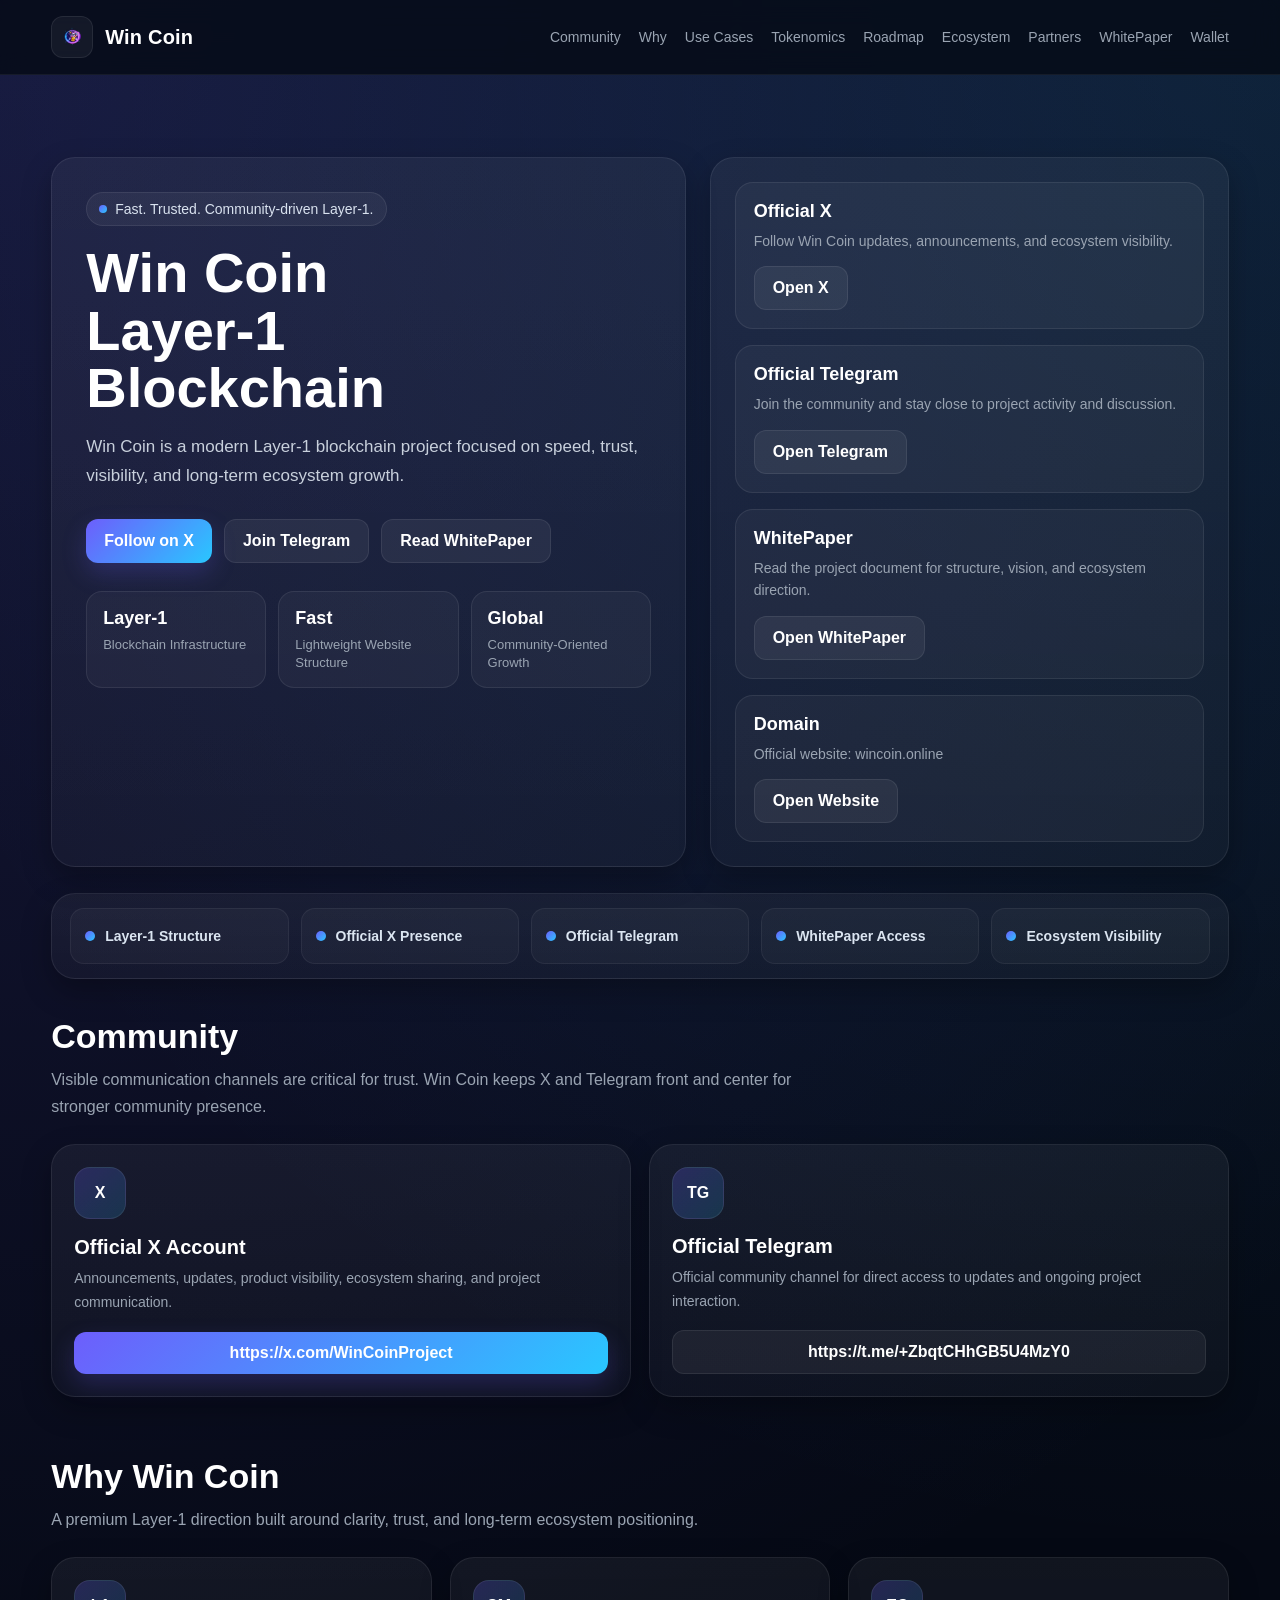
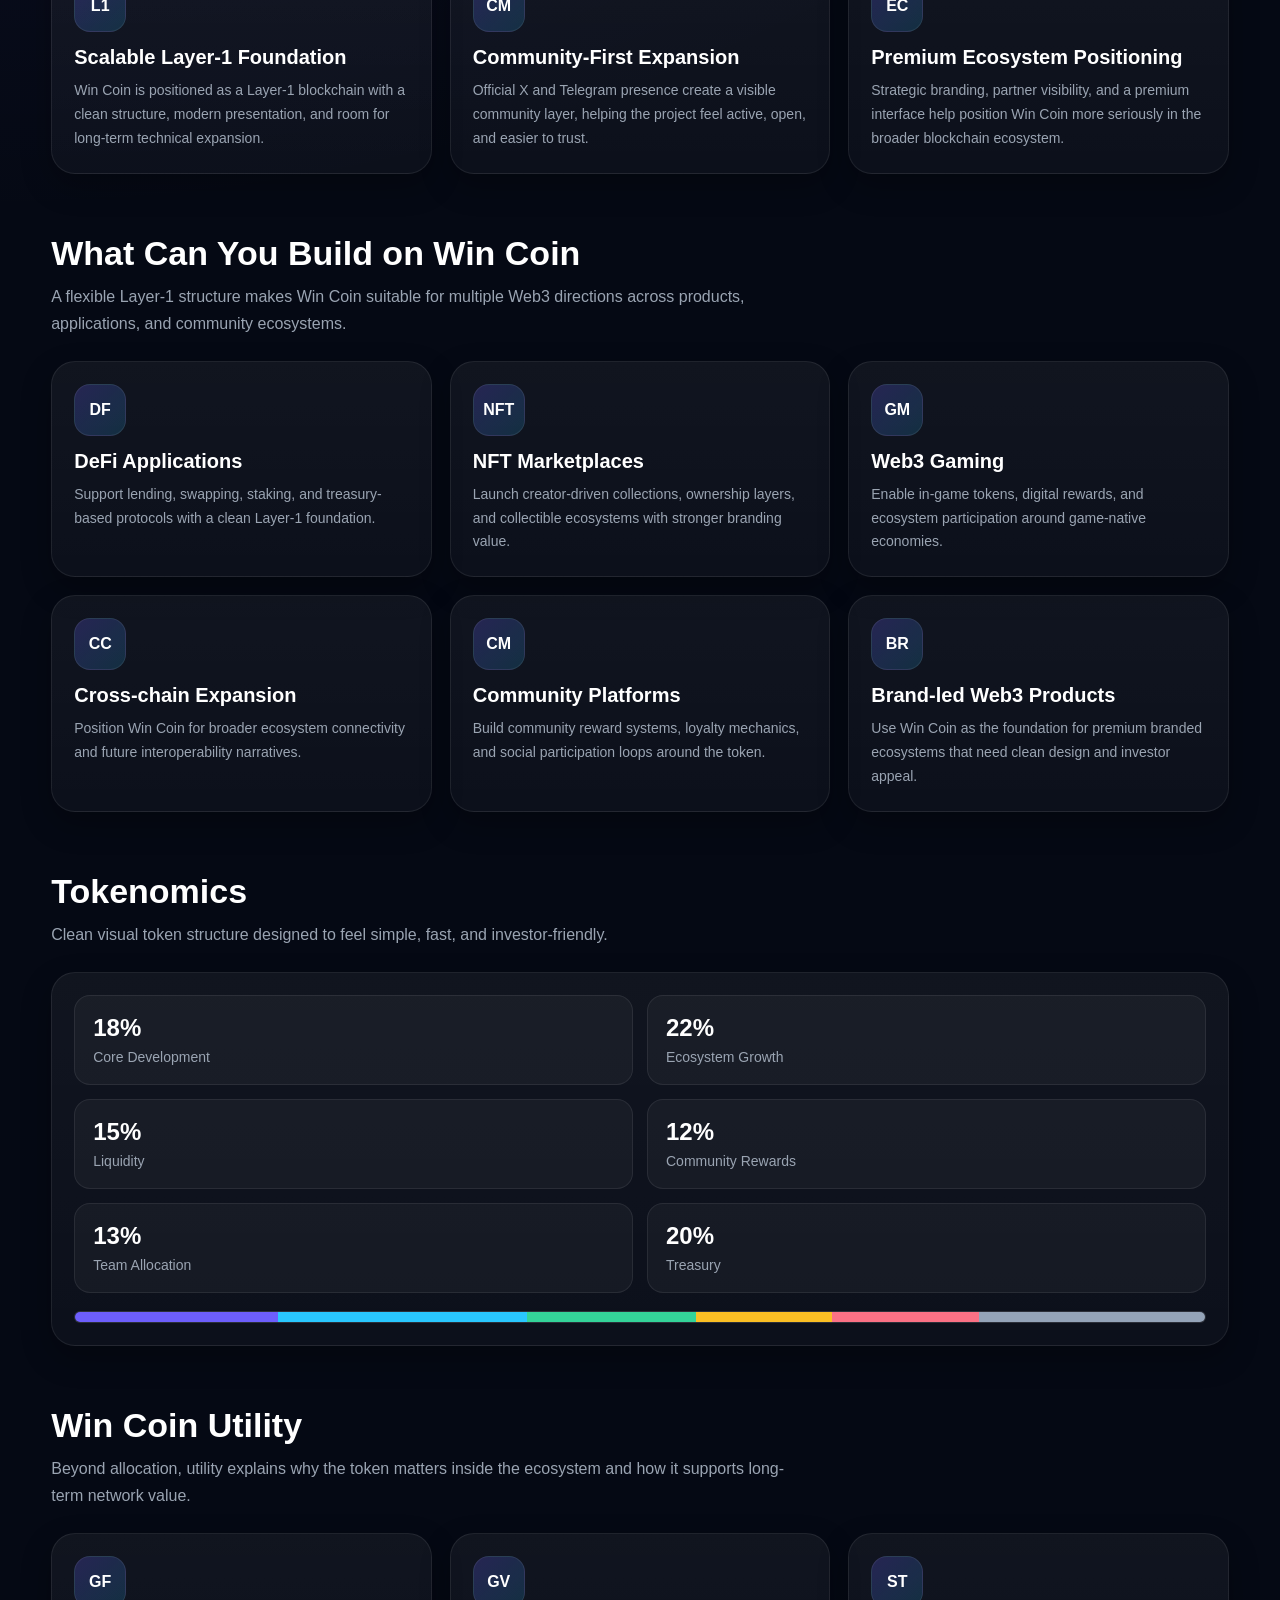
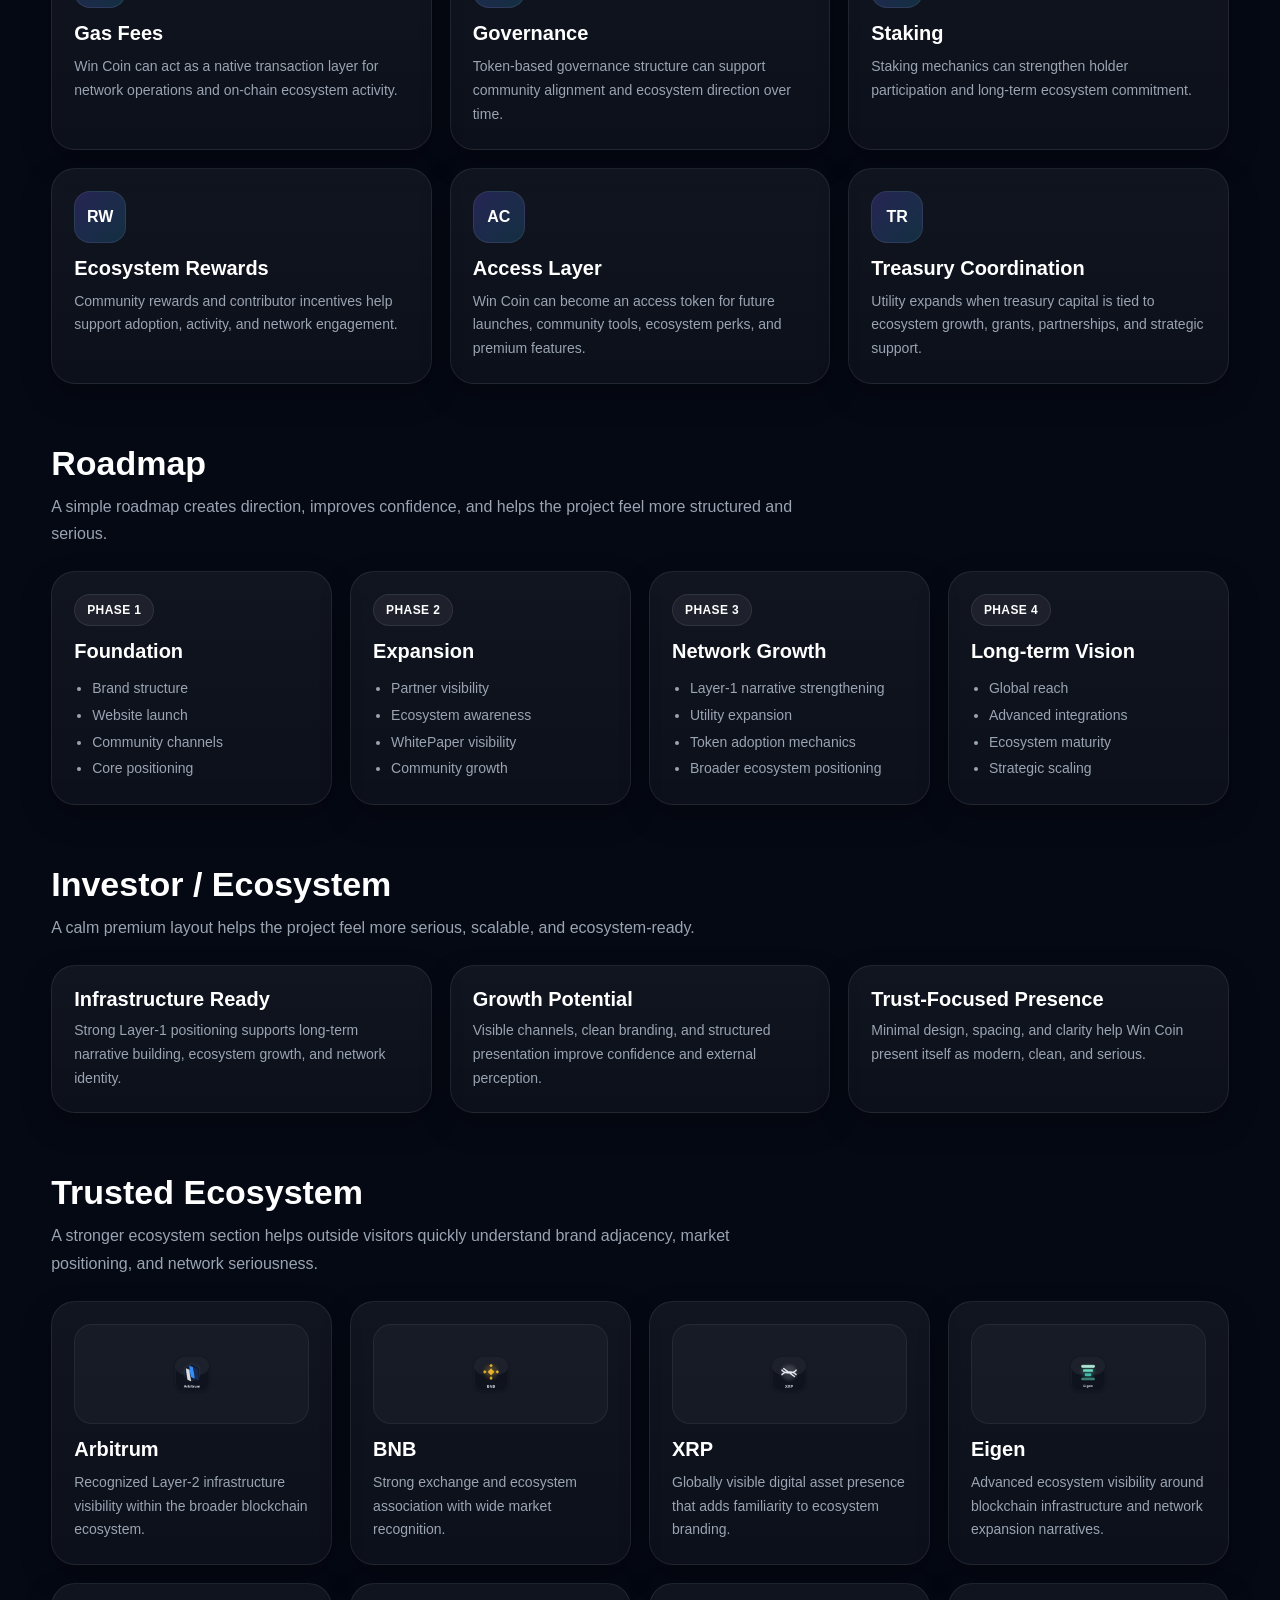
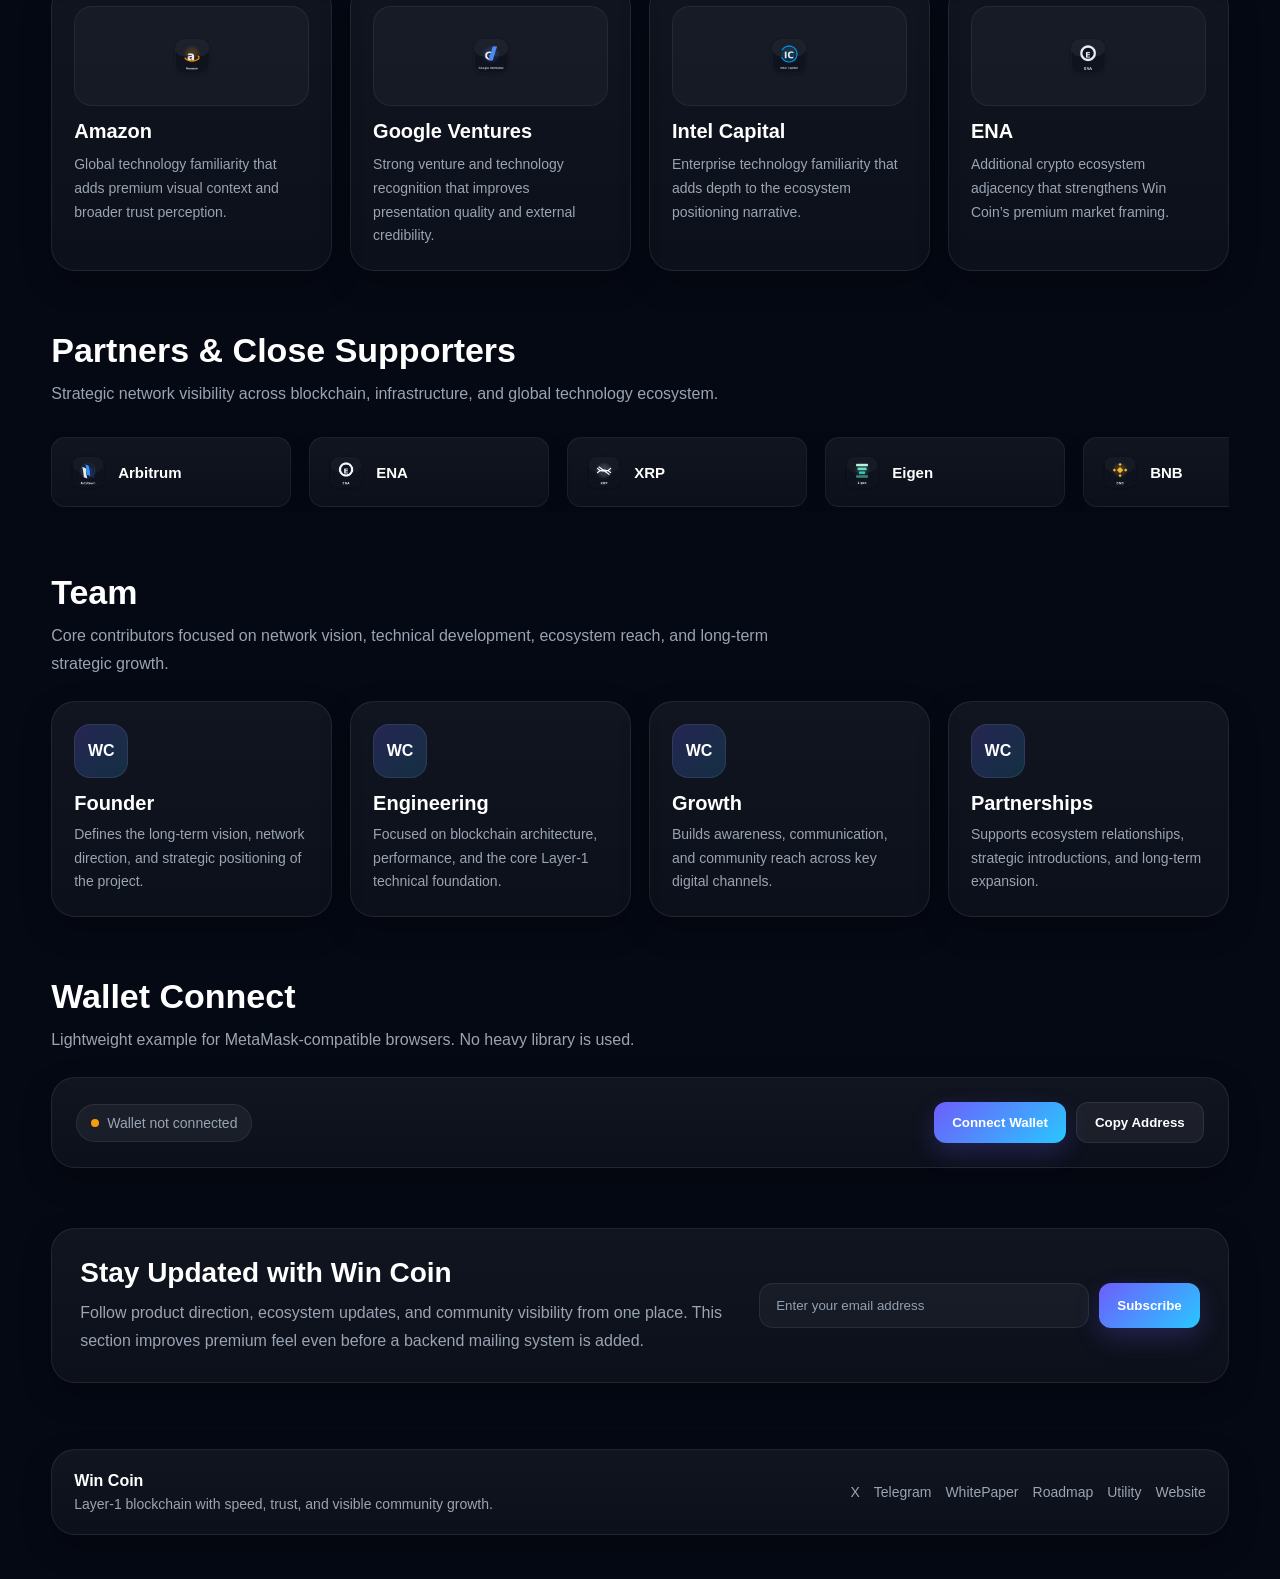
==== commit a7c54f84: "Update index.html" ====
--- a/index.html
+++ b/index.html
@@ -3,19 +3,25 @@
 <head>
   <meta charset="UTF-8" />
   <meta name="viewport" content="width=device-width, initial-scale=1.0" />
-  <title>Win Coin Whitepaper</title>
-  <meta name="description" content="Win Coin Whitepaper - project overview, ecosystem vision, utility, tokenomics and roadmap." />
+  <title>Win Coin | Layer-1 Blockchain</title>
+  <meta name="description" content="Win Coin is a Layer-1 blockchain project focused on speed, trust, ecosystem growth, and community-driven expansion." />
 
   <style>
     :root{
       --bg:#050914;
+      --bg-soft:#0b1220;
+      --card:rgba(255,255,255,0.05);
+      --card-2:rgba(255,255,255,0.035);
+      --line:rgba(255,255,255,0.08);
       --text:#ffffff;
       --muted:#9aa4b2;
       --primary:#6d5efc;
       --primary-2:#29c7ff;
-      --line:rgba(255,255,255,0.08);
+      --success:#10b981;
+      --warning:#f59e0b;
       --shadow:0 12px 30px rgba(0,0,0,0.28);
-      --max:1050px;
+      --radius:18px;
+      --max:1200px;
     }
 
     *{box-sizing:border-box}
@@ -23,32 +29,36 @@
     body{
       margin:0;
       font-family:Arial, Helvetica, sans-serif;
-      color:var(--text);
       background:
         radial-gradient(circle at top left, rgba(109,94,252,0.18), transparent 28%),
         radial-gradient(circle at top right, rgba(41,199,255,0.12), transparent 24%),
         var(--bg);
+      color:var(--text);
     }
 
     a{text-decoration:none;color:inherit}
-    .container{width:min(92%, var(--max));margin:auto}
+    img{display:block;max-width:100%}
+
+    .container{
+      width:min(92%, var(--max));
+      margin:auto;
+    }
 
     .site-header{
       position:sticky;
       top:0;
       z-index:50;
       backdrop-filter:blur(12px);
-      background:rgba(5,9,20,0.82);
+      background:rgba(5,9,20,0.78);
       border-bottom:1px solid rgba(255,255,255,0.06);
     }
 
     .header-inner{
       display:flex;
+      align-items:center;
       justify-content:space-between;
-      align-items:center;
-      gap:16px;
+      gap:20px;
       padding:16px 0;
-      flex-wrap:wrap;
     }
 
     .logo{
@@ -57,16 +67,35 @@
       gap:12px;
       font-size:20px;
       font-weight:700;
+      letter-spacing:.2px;
+      white-space:nowrap;
     }
 
     .logo img{
-      width:46px;
-      height:46px;
-      border-radius:14px;
-      object-fit:cover;
-      padding:4px;
+      width:42px;
+      height:42px;
+      object-fit:contain;
+      border-radius:12px;
       background:rgba(255,255,255,0.05);
+      padding:5px;
       border:1px solid rgba(255,255,255,0.08);
+    }
+
+    .nav{
+      display:flex;
+      align-items:center;
+      gap:18px;
+      flex-wrap:wrap;
+    }
+
+    .nav a{
+      color:var(--muted);
+      font-size:14px;
+      transition:.2s ease;
+    }
+
+    .nav a:hover{
+      color:#fff;
     }
 
     .btn{
@@ -83,6 +112,10 @@
       transition:.2s ease;
     }
 
+    .btn:hover{
+      transform:translateY(-1px);
+    }
+
     .btn-primary{
       background:linear-gradient(135deg,var(--primary),var(--primary-2));
       box-shadow:0 10px 24px rgba(109,94,252,0.22);
@@ -93,20 +126,42 @@
       border:1px solid rgba(255,255,255,0.08);
     }
 
+    .btn-dark{
+      background:rgba(255,255,255,0.04);
+      border:1px solid rgba(255,255,255,0.08);
+    }
+
     .hero{
-      padding:70px 0 20px;
+      padding:82px 0 26px;
+    }
+
+    .hero-grid{
+      display:grid;
+      grid-template-columns:1.1fr .9fr;
+      gap:24px;
+      align-items:stretch;
     }
 
     .hero-box,
-    .paper-card,
-    .footer-box{
+    .card,
+    .wallet-box,
+    .footer-box,
+    .trust-strip,
+    .why-card,
+    .utility-card,
+    .roadmap-item,
+    .ecosystem-card,
+    .newsletter-box,
+    .use-card{
       background:linear-gradient(180deg, rgba(255,255,255,0.05), rgba(255,255,255,0.03));
       border:1px solid rgba(255,255,255,0.08);
+      box-shadow:var(--shadow);
       border-radius:24px;
-      box-shadow:var(--shadow);
-    }
-
-    .hero-box{padding:34px}
+    }
+
+    .hero-copy{
+      padding:34px;
+    }
 
     .hero-badge{
       display:inline-flex;
@@ -128,50 +183,94 @@
       background:linear-gradient(135deg,var(--primary),var(--primary-2));
     }
 
-    h1{
-      margin:0 0 14px;
-      font-size:48px;
-      line-height:1.05;
-    }
-
-    .hero-box p{
+    .hero h1{
+      margin:0 0 16px;
+      font-size:56px;
+      line-height:1.03;
+      max-width:10.5ch;
+    }
+
+    .hero p{
       margin:0;
       color:#c8d0dc;
-      line-height:1.8;
       font-size:17px;
-      max-width:720px;
+      line-height:1.7;
+      max-width:60ch;
     }
 
     .hero-actions{
       display:flex;
+      flex-wrap:wrap;
       gap:12px;
-      flex-wrap:wrap;
-      margin-top:24px;
-    }
-
-    main section{padding:18px 0}
-
-    .paper-card{padding:28px}
-
-    h2{
-      margin:0 0 12px;
-      font-size:30px;
-    }
-
-    h3{
-      margin:24px 0 10px;
-      font-size:20px;
-    }
-
-    p, li{
+      margin-top:28px;
+    }
+
+    .hero-stats{
+      display:grid;
+      grid-template-columns:repeat(3,1fr);
+      gap:12px;
+      margin-top:28px;
+    }
+
+    .stat{
+      padding:16px;
+      border-radius:16px;
+      background:rgba(255,255,255,0.04);
+      border:1px solid rgba(255,255,255,0.08);
+    }
+
+    .stat strong{
+      display:block;
+      font-size:18px;
+      margin-bottom:6px;
+    }
+
+    .stat span{
       color:var(--muted);
-      line-height:1.8;
-      font-size:15px;
-    }
-
-    ul{
-      margin:8px 0 0;
-      padding-left:20px;
+      font-size:13px;
+    }
+
+    .hero-side{
+      padding:24px;
+      display:flex;
+      flex-direction:column;
+      gap:16px;
+      justify-content:center;
+    }
+
+    .hero-panel{
+      background:rgba(255,255,255,0.04);
+      border:1px solid rgba(255,255,255,0.08);
+      border-radius:18px;
+      padding:18px;
+    }
+
+    .hero-panel h3{
+      margin:0 0 8px;
+      font-size:18px;
+    }
+
+    .hero-panel p{
+      margin:0 0 14px;
+      color:var(--muted);
+      font-size:14px;
+      line-height:1.6;
+    }
+
+    section{
+      padding:30px 0;
+    }
+
+    .section-title{
+      font-size:34px;
+      margin:0 0 10px;
+    }
+
+    .section-sub{
+      margin:0 0 24px;
+      color:var(--muted);
+      max-width:760px;
+      line-height:1.7;
     }
 
     .grid-2{
@@ -180,26 +279,302 @@
       gap:18px;
     }
 
-    .mini-card{
+    .grid-3{
+      display:grid;
+      grid-template-columns:repeat(3,1fr);
+      gap:18px;
+    }
+
+    .grid-4{
+      display:grid;
+      grid-template-columns:repeat(4,1fr);
+      gap:18px;
+    }
+
+    .card{
+      padding:22px;
+    }
+
+    .card h3{
+      margin:0 0 8px;
+      font-size:20px;
+    }
+
+    .card p{
+      margin:0;
+      color:var(--muted);
+      line-height:1.7;
+      font-size:14px;
+    }
+
+    .social-card{
+      min-height:200px;
+      display:flex;
+      flex-direction:column;
+      justify-content:space-between;
+      gap:16px;
+    }
+
+    .social-icon,
+    .team-avatar,
+    .why-icon,
+    .use-icon,
+    .utility-icon{
+      width:52px;
+      height:52px;
+      display:grid;
+      place-items:center;
+      border-radius:16px;
+      background:linear-gradient(135deg, rgba(109,94,252,0.24), rgba(41,199,255,0.16));
+      border:1px solid rgba(255,255,255,0.08);
+      font-weight:700;
+      color:#fff;
+      margin-bottom:14px;
+    }
+
+    .social-card .social-icon{
+      margin-bottom:0;
+    }
+
+    .team-avatar{
+      width:54px;
+      height:54px;
+    }
+
+    .trust-wrap{
+      padding:0 0 8px;
+    }
+
+    .trust-strip{
+      padding:14px 18px;
+    }
+
+    .trust-items{
+      display:grid;
+      grid-template-columns:repeat(5,1fr);
+      gap:12px;
+    }
+
+    .trust-item{
+      display:flex;
+      align-items:center;
+      gap:10px;
+      padding:12px 14px;
+      border-radius:14px;
+      background:rgba(255,255,255,0.03);
+      border:1px solid rgba(255,255,255,0.06);
+      min-height:56px;
+    }
+
+    .trust-bullet{
+      width:10px;
+      height:10px;
+      border-radius:50%;
+      background:linear-gradient(135deg,var(--primary),var(--primary-2));
+      flex:none;
+    }
+
+    .trust-item span{
+      color:#dbe5f1;
+      font-size:14px;
+      font-weight:600;
+    }
+
+    .why-grid,
+    .use-grid,
+    .utility-grid,
+    .ecosystem-grid{
+      display:grid;
+      grid-template-columns:repeat(3,1fr);
+      gap:18px;
+    }
+
+    .why-card,
+    .use-card,
+    .utility-card,
+    .ecosystem-card{
+      padding:22px;
+    }
+
+    .why-card h3,
+    .use-card h3,
+    .utility-card h3,
+    .ecosystem-card h3{
+      margin:0 0 10px;
+      font-size:20px;
+    }
+
+    .why-card p,
+    .use-card p,
+    .utility-card p,
+    .ecosystem-card p{
+      margin:0;
+      color:var(--muted);
+      line-height:1.7;
+      font-size:14px;
+    }
+
+    .token-grid{
+      display:grid;
+      grid-template-columns:repeat(2,1fr);
+      gap:14px;
+    }
+
+    .token-item{
       padding:18px;
-      border-radius:18px;
+      border-radius:16px;
       background:rgba(255,255,255,0.04);
       border:1px solid rgba(255,255,255,0.08);
     }
 
-    .mini-card strong{
+    .token-item strong{
       display:block;
-      margin-bottom:8px;
-      font-size:16px;
+      font-size:24px;
+      margin-bottom:6px;
+    }
+
+    .token-item span{
+      color:var(--muted);
+      font-size:14px;
+    }
+
+    .token-bar{
+      width:100%;
+      height:12px;
+      border-radius:999px;
+      margin-top:18px;
+      overflow:hidden;
+      border:1px solid rgba(255,255,255,0.08);
+      background:rgba(255,255,255,0.06);
+    }
+
+    .token-fill{
+      width:100%;
+      height:100%;
+      background:linear-gradient(
+        90deg,
+        #6d5efc 0% 18%,
+        #29c7ff 18% 40%,
+        #34d399 40% 55%,
+        #fbbf24 55% 67%,
+        #fb7185 67% 80%,
+        #94a3b8 80% 100%
+      );
+    }
+
+    .roadmap-grid{
+      display:grid;
+      grid-template-columns:repeat(4,1fr);
+      gap:18px;
+    }
+
+    .roadmap-item{
+      padding:22px;
+      position:relative;
+      overflow:hidden;
+    }
+
+    .roadmap-phase{
+      display:inline-flex;
+      padding:8px 12px;
+      border-radius:999px;
+      background:rgba(255,255,255,0.06);
+      border:1px solid rgba(255,255,255,0.08);
       color:#fff;
-    }
-
-    .footer{
-      padding:28px 0 40px;
-    }
-
-    .footer-box{
+      font-size:12px;
+      font-weight:700;
+      letter-spacing:.4px;
+      margin-bottom:14px;
+    }
+
+    .roadmap-item h3{
+      margin:0 0 12px;
+      font-size:20px;
+    }
+
+    .roadmap-list{
+      margin:0;
+      padding-left:18px;
+      color:var(--muted);
+      line-height:1.9;
+      font-size:14px;
+    }
+
+    .ecosystem-grid{
+      grid-template-columns:repeat(4,1fr);
+    }
+
+    .ecosystem-logo{
+      width:100%;
+      min-height:100px;
+      border-radius:18px;
+      display:flex;
+      align-items:center;
+      justify-content:center;
       padding:20px;
+      background:rgba(255,255,255,0.03);
+      border:1px solid rgba(255,255,255,0.06);
+      margin-bottom:14px;
+    }
+
+    .ecosystem-logo img{
+      max-height:40px;
+      width:auto;
+      object-fit:contain;
+      opacity:.95;
+    }
+
+    .partner-slider{
+      overflow:hidden;
+      position:relative;
+      width:100%;
+      margin-top:18px;
+      padding:6px 0;
+    }
+
+    .partner-track{
+      display:flex;
+      gap:18px;
+      width:max-content;
+      animation:scrollPartners 32s linear infinite;
+    }
+
+    .partner{
+      display:flex;
+      align-items:center;
+      gap:12px;
+      min-width:240px;
+      padding:16px 18px;
+      border-radius:14px;
+      background:linear-gradient(180deg, rgba(255,255,255,0.05), rgba(255,255,255,0.03));
+      border:1px solid rgba(255,255,255,0.06);
+      color:#fff;
+      font-size:15px;
+      font-weight:600;
+      transition:all .25s ease;
+      box-shadow:0 8px 22px rgba(0,0,0,0.18);
+    }
+
+    .partner:hover{
+      transform:translateY(-2px);
+      border-color:rgba(255,255,255,0.14);
+      box-shadow:0 12px 30px rgba(0,0,0,0.28);
+    }
+
+    .partner img{
+      width:36px;
+      height:36px;
+      object-fit:contain;
+      display:block;
+      border-radius:10px;
+      flex:none;
+    }
+
+    .wallet-box{
+      padding:24px;
+    }
+
+    .wallet-row{
       display:flex;
       align-items:center;
       justify-content:space-between;
@@ -207,6 +582,98 @@
       flex-wrap:wrap;
     }
 
+    .wallet-status{
+      display:flex;
+      align-items:center;
+      gap:12px;
+      flex-wrap:wrap;
+    }
+
+    .status-pill{
+      display:inline-flex;
+      align-items:center;
+      gap:8px;
+      padding:10px 14px;
+      border-radius:999px;
+      background:rgba(255,255,255,0.05);
+      border:1px solid rgba(255,255,255,0.08);
+      color:var(--muted);
+      font-size:14px;
+    }
+
+    .status-dot{
+      width:8px;
+      height:8px;
+      border-radius:50%;
+      background:var(--warning);
+    }
+
+    .status-dot.connected{
+      background:var(--success);
+    }
+
+    .wallet-address{
+      color:#dbe4ef;
+      font-size:14px;
+    }
+
+    .newsletter-box{
+      padding:28px;
+    }
+
+    .newsletter-row{
+      display:grid;
+      grid-template-columns:1.2fr .8fr;
+      gap:18px;
+      align-items:center;
+    }
+
+    .newsletter-copy h3{
+      margin:0 0 10px;
+      font-size:28px;
+    }
+
+    .newsletter-copy p{
+      margin:0;
+      color:var(--muted);
+      line-height:1.7;
+    }
+
+    .newsletter-form{
+      display:flex;
+      gap:10px;
+      flex-wrap:wrap;
+      justify-content:flex-end;
+    }
+
+    .newsletter-form input{
+      min-width:260px;
+      flex:1;
+      padding:14px 16px;
+      border-radius:14px;
+      border:1px solid rgba(255,255,255,0.08);
+      background:rgba(255,255,255,0.04);
+      color:#fff;
+      outline:none;
+    }
+
+    .newsletter-form input::placeholder{
+      color:#91a0b3;
+    }
+
+    .footer{
+      padding:36px 0 44px;
+    }
+
+    .footer-box{
+      padding:22px;
+      display:flex;
+      align-items:center;
+      justify-content:space-between;
+      gap:16px;
+      flex-wrap:wrap;
+    }
+
     .footer-note{
       color:var(--muted);
       font-size:14px;
@@ -228,170 +695,603 @@
       color:#fff;
     }
 
+    @keyframes scrollPartners{
+      from{ transform:translateX(0); }
+      to{ transform:translateX(-50%); }
+    }
+
+    @media (max-width:1024px){
+      .hero-grid,
+      .grid-4,
+      .roadmap-grid,
+      .ecosystem-grid{
+        grid-template-columns:1fr 1fr;
+      }
+
+      .grid-3,
+      .grid-2,
+      .wallet-row,
+      .trust-items,
+      .why-grid,
+      .use-grid,
+      .utility-grid,
+      .newsletter-row{
+        grid-template-columns:1fr;
+      }
+    }
+
     @media (max-width:780px){
-      h1{font-size:36px}
-      h2{font-size:26px}
-      .grid-2{grid-template-columns:1fr}
-      .hero{padding:50px 0 16px}
+      .header-inner{
+        flex-direction:column;
+        align-items:flex-start;
+      }
+
+      .hero{
+        padding:54px 0 20px;
+      }
+
+      .hero-grid,
+      .hero-stats,
+      .grid-4,
+      .grid-3,
+      .grid-2,
+      .token-grid,
+      .roadmap-grid,
+      .ecosystem-grid{
+        grid-template-columns:1fr;
+      }
+
+      .hero h1{
+        font-size:38px;
+      }
+
+      .section-title{
+        font-size:28px;
+      }
+
+      .partner{
+        min-width:220px;
+      }
+
+      .nav{
+        gap:12px;
+      }
+
+      .newsletter-form{
+        justify-content:flex-start;
+      }
+
+      .newsletter-form input{
+        min-width:100%;
+      }
     }
   </style>
 </head>
 <body>
+
   <header class="site-header">
     <div class="container header-inner">
-      <a class="logo" href="index.html">
-        <img src="varliklar/wincoin-maskot.png" alt="Win Coin">
+      <div class="logo">
+        <img src="assets/wincoin-logo.png" alt="Win Coin Logo">
         <span>Win Coin</span>
-      </a>
-
-      <div style="display:flex;gap:12px;flex-wrap:wrap;">
-        <a class="btn btn-secondary" href="index.html">Back to Homepage</a>
-        <a class="btn btn-primary" href="https://x.com/WinCoinProject" target="_blank" rel="noopener noreferrer">Official X</a>
-      </div>
+      </div>
+
+      <nav class="nav">
+        <a href="#community">Community</a>
+        <a href="#why-wincoin">Why</a>
+        <a href="#use-cases">Use Cases</a>
+        <a href="#tokenomics">Tokenomics</a>
+        <a href="#roadmap">Roadmap</a>
+        <a href="#ecosystem">Ecosystem</a>
+        <a href="#partners">Partners</a>
+        <a href="whitepaper.html">WhitePaper</a>
+        <a href="#wallet">Wallet</a>
+      </nav>
     </div>
   </header>
 
   <main>
     <section class="hero">
-      <div class="container">
-        <div class="hero-box">
+      <div class="container hero-grid">
+        <div class="hero-box hero-copy">
           <div class="hero-badge">
             <span class="hero-dot"></span>
-            <span>Official Project Document</span>
-          </div>
-          <h1>Win Coin Whitepaper</h1>
+            <span>Fast. Trusted. Community-driven Layer-1.</span>
+          </div>
+
+          <h1>Win Coin Layer-1 Blockchain</h1>
           <p>
-            This document provides a clear overview of Win Coin’s vision, positioning, utility structure,
-            ecosystem direction, token design, and long-term roadmap. It is written to present the project
-            in a cleaner and more professional way than a temporary placeholder page.
+            Win Coin is a modern Layer-1 blockchain project focused on speed, trust, visibility, and long-term ecosystem growth.
           </p>
 
           <div class="hero-actions">
-            <a class="btn btn-primary" href="https://x.com/WinCoinProject" target="_blank" rel="noopener noreferrer">Follow on X</a>
-            <a class="btn btn-secondary" href="https://t.me/+ZbqtCHhGB5U4MzY0" target="_blank" rel="noopener noreferrer">Join Telegram</a>
+            <a class="btn btn-primary" href="https://x.com/WinCoinProject" target="_blank">Follow on X</a>
+            <a class="btn btn-secondary" href="https://t.me/+ZbqtCHhGB5U4MzY0" target="_blank">Join Telegram</a>
+            <a class="btn btn-secondary" href="whitepaper.html">Read WhitePaper</a>
+          </div>
+
+          <div class="hero-stats">
+            <div class="stat">
+              <strong>Layer-1</strong>
+              <span>Blockchain Infrastructure</span>
+            </div>
+            <div class="stat">
+              <strong>Fast</strong>
+              <span>Lightweight Website Structure</span>
+            </div>
+            <div class="stat">
+              <strong>Global</strong>
+              <span>Community-Oriented Growth</span>
+            </div>
+          </div>
+        </div>
+
+        <div class="hero-box hero-side">
+          <div class="hero-panel">
+            <h3>Official X</h3>
+            <p>Follow Win Coin updates, announcements, and ecosystem visibility.</p>
+            <a class="btn btn-secondary" href="https://x.com/WinCoinProject" target="_blank">Open X</a>
+          </div>
+
+          <div class="hero-panel">
+            <h3>Official Telegram</h3>
+            <p>Join the community and stay close to project activity and discussion.</p>
+            <a class="btn btn-secondary" href="https://t.me/+ZbqtCHhGB5U4MzY0" target="_blank">Open Telegram</a>
+          </div>
+
+          <div class="hero-panel">
+            <h3>WhitePaper</h3>
+            <p>Read the project document for structure, vision, and ecosystem direction.</p>
+            <a class="btn btn-secondary" href="whitepaper.html">Open WhitePaper</a>
+          </div>
+
+          <div class="hero-panel">
+            <h3>Domain</h3>
+            <p>Official website: wincoin.online</p>
+            <a class="btn btn-secondary" href="https://wincoin.online" target="_blank">Open Website</a>
           </div>
         </div>
       </div>
     </section>
 
-    <section>
+    <section class="trust-wrap">
       <div class="container">
-        <div class="paper-card">
-          <h2>1. Introduction</h2>
-          <p>
-            Win Coin is designed as a modern Layer-1 blockchain project centered around speed, clarity,
-            trust, and long-term ecosystem visibility. The project aims to build a foundation that can
-            support broader Web3 participation while maintaining a clean public-facing identity.
-          </p>
-
-          <h2>2. Vision</h2>
-          <p>
-            The vision of Win Coin is to grow into a recognizable blockchain brand that combines technical
-            direction with strong community visibility. The long-term objective is to create a network
-            environment that can support products, contributors, partnerships, and ecosystem-led growth.
-          </p>
-
-          <h2>3. Core Positioning</h2>
-          <div class="grid-2">
-            <div class="mini-card">
-              <strong>Layer-1 Identity</strong>
-              <p>A clear Layer-1 narrative gives the project a stronger foundation for future ecosystem expansion.</p>
+        <div class="trust-strip">
+          <div class="trust-items">
+            <div class="trust-item"><span class="trust-bullet"></span><span>Layer-1 Structure</span></div>
+            <div class="trust-item"><span class="trust-bullet"></span><span>Official X Presence</span></div>
+            <div class="trust-item"><span class="trust-bullet"></span><span>Official Telegram</span></div>
+            <div class="trust-item"><span class="trust-bullet"></span><span>WhitePaper Access</span></div>
+            <div class="trust-item"><span class="trust-bullet"></span><span>Ecosystem Visibility</span></div>
+          </div>
+        </div>
+      </div>
+    </section>
+
+    <section id="community">
+      <div class="container">
+        <h2 class="section-title">Community</h2>
+        <p class="section-sub">
+          Visible communication channels are critical for trust. Win Coin keeps X and Telegram front and center for stronger community presence.
+        </p>
+
+        <div class="grid-2">
+          <div class="card social-card">
+            <div class="social-icon">X</div>
+            <div>
+              <h3>Official X Account</h3>
+              <p>Announcements, updates, product visibility, ecosystem sharing, and project communication.</p>
             </div>
-            <div class="mini-card">
-              <strong>Community Visibility</strong>
-              <p>Public channels such as X and Telegram create transparency, trust, and direct communication.</p>
+            <a class="btn btn-primary" href="https://x.com/WinCoinProject" target="_blank">https://x.com/WinCoinProject</a>
+          </div>
+
+          <div class="card social-card">
+            <div class="social-icon">TG</div>
+            <div>
+              <h3>Official Telegram</h3>
+              <p>Official community channel for direct access to updates and ongoing project interaction.</p>
             </div>
-            <div class="mini-card">
-              <strong>Brand Presentation</strong>
-              <p>A premium and consistent public presentation can improve project perception across the market.</p>
+            <a class="btn btn-secondary" href="https://t.me/+ZbqtCHhGB5U4MzY0" target="_blank">https://t.me/+ZbqtCHhGB5U4MzY0</a>
+          </div>
+        </div>
+      </div>
+    </section>
+
+    <section id="why-wincoin">
+      <div class="container">
+        <h2 class="section-title">Why Win Coin</h2>
+        <p class="section-sub">
+          A premium Layer-1 direction built around clarity, trust, and long-term ecosystem positioning.
+        </p>
+
+        <div class="why-grid">
+          <div class="why-card">
+            <div class="why-icon">L1</div>
+            <h3>Scalable Layer-1 Foundation</h3>
+            <p>Win Coin is positioned as a Layer-1 blockchain with a clean structure, modern presentation, and room for long-term technical expansion.</p>
+          </div>
+
+          <div class="why-card">
+            <div class="why-icon">CM</div>
+            <h3>Community-First Expansion</h3>
+            <p>Official X and Telegram presence create a visible community layer, helping the project feel active, open, and easier to trust.</p>
+          </div>
+
+          <div class="why-card">
+            <div class="why-icon">EC</div>
+            <h3>Premium Ecosystem Positioning</h3>
+            <p>Strategic branding, partner visibility, and a premium interface help position Win Coin more seriously in the broader blockchain ecosystem.</p>
+          </div>
+        </div>
+      </div>
+    </section>
+
+    <section id="use-cases">
+      <div class="container">
+        <h2 class="section-title">What Can You Build on Win Coin</h2>
+        <p class="section-sub">
+          A flexible Layer-1 structure makes Win Coin suitable for multiple Web3 directions across products, applications, and community ecosystems.
+        </p>
+
+        <div class="use-grid">
+          <div class="use-card">
+            <div class="use-icon">DF</div>
+            <h3>DeFi Applications</h3>
+            <p>Support lending, swapping, staking, and treasury-based protocols with a clean Layer-1 foundation.</p>
+          </div>
+
+          <div class="use-card">
+            <div class="use-icon">NFT</div>
+            <h3>NFT Marketplaces</h3>
+            <p>Launch creator-driven collections, ownership layers, and collectible ecosystems with stronger branding value.</p>
+          </div>
+
+          <div class="use-card">
+            <div class="use-icon">GM</div>
+            <h3>Web3 Gaming</h3>
+            <p>Enable in-game tokens, digital rewards, and ecosystem participation around game-native economies.</p>
+          </div>
+
+          <div class="use-card">
+            <div class="use-icon">CC</div>
+            <h3>Cross-chain Expansion</h3>
+            <p>Position Win Coin for broader ecosystem connectivity and future interoperability narratives.</p>
+          </div>
+
+          <div class="use-card">
+            <div class="use-icon">CM</div>
+            <h3>Community Platforms</h3>
+            <p>Build community reward systems, loyalty mechanics, and social participation loops around the token.</p>
+          </div>
+
+          <div class="use-card">
+            <div class="use-icon">BR</div>
+            <h3>Brand-led Web3 Products</h3>
+            <p>Use Win Coin as the foundation for premium branded ecosystems that need clean design and investor appeal.</p>
+          </div>
+        </div>
+      </div>
+    </section>
+
+    <section id="tokenomics">
+      <div class="container">
+        <h2 class="section-title">Tokenomics</h2>
+        <p class="section-sub">
+          Clean visual token structure designed to feel simple, fast, and investor-friendly.
+        </p>
+
+        <div class="card">
+          <div class="token-grid">
+            <div class="token-item"><strong>18%</strong><span>Core Development</span></div>
+            <div class="token-item"><strong>22%</strong><span>Ecosystem Growth</span></div>
+            <div class="token-item"><strong>15%</strong><span>Liquidity</span></div>
+            <div class="token-item"><strong>12%</strong><span>Community Rewards</span></div>
+            <div class="token-item"><strong>13%</strong><span>Team Allocation</span></div>
+            <div class="token-item"><strong>20%</strong><span>Treasury</span></div>
+          </div>
+
+          <div class="token-bar">
+            <div class="token-fill"></div>
+          </div>
+        </div>
+      </div>
+    </section>
+
+    <section id="utility">
+      <div class="container">
+        <h2 class="section-title">Win Coin Utility</h2>
+        <p class="section-sub">
+          Beyond allocation, utility explains why the token matters inside the ecosystem and how it supports long-term network value.
+        </p>
+
+        <div class="utility-grid">
+          <div class="utility-card">
+            <div class="utility-icon">GF</div>
+            <h3>Gas Fees</h3>
+            <p>Win Coin can act as a native transaction layer for network operations and on-chain ecosystem activity.</p>
+          </div>
+
+          <div class="utility-card">
+            <div class="utility-icon">GV</div>
+            <h3>Governance</h3>
+            <p>Token-based governance structure can support community alignment and ecosystem direction over time.</p>
+          </div>
+
+          <div class="utility-card">
+            <div class="utility-icon">ST</div>
+            <h3>Staking</h3>
+            <p>Staking mechanics can strengthen holder participation and long-term ecosystem commitment.</p>
+          </div>
+
+          <div class="utility-card">
+            <div class="utility-icon">RW</div>
+            <h3>Ecosystem Rewards</h3>
+            <p>Community rewards and contributor incentives help support adoption, activity, and network engagement.</p>
+          </div>
+
+          <div class="utility-card">
+            <div class="utility-icon">AC</div>
+            <h3>Access Layer</h3>
+            <p>Win Coin can become an access token for future launches, community tools, ecosystem perks, and premium features.</p>
+          </div>
+
+          <div class="utility-card">
+            <div class="utility-icon">TR</div>
+            <h3>Treasury Coordination</h3>
+            <p>Utility expands when treasury capital is tied to ecosystem growth, grants, partnerships, and strategic support.</p>
+          </div>
+        </div>
+      </div>
+    </section>
+
+    <section id="roadmap">
+      <div class="container">
+        <h2 class="section-title">Roadmap</h2>
+        <p class="section-sub">
+          A simple roadmap creates direction, improves confidence, and helps the project feel more structured and serious.
+        </p>
+
+        <div class="roadmap-grid">
+          <div class="roadmap-item">
+            <span class="roadmap-phase">PHASE 1</span>
+            <h3>Foundation</h3>
+            <ul class="roadmap-list">
+              <li>Brand structure</li>
+              <li>Website launch</li>
+              <li>Community channels</li>
+              <li>Core positioning</li>
+            </ul>
+          </div>
+
+          <div class="roadmap-item">
+            <span class="roadmap-phase">PHASE 2</span>
+            <h3>Expansion</h3>
+            <ul class="roadmap-list">
+              <li>Partner visibility</li>
+              <li>Ecosystem awareness</li>
+              <li>WhitePaper visibility</li>
+              <li>Community growth</li>
+            </ul>
+          </div>
+
+          <div class="roadmap-item">
+            <span class="roadmap-phase">PHASE 3</span>
+            <h3>Network Growth</h3>
+            <ul class="roadmap-list">
+              <li>Layer-1 narrative strengthening</li>
+              <li>Utility expansion</li>
+              <li>Token adoption mechanics</li>
+              <li>Broader ecosystem positioning</li>
+            </ul>
+          </div>
+
+          <div class="roadmap-item">
+            <span class="roadmap-phase">PHASE 4</span>
+            <h3>Long-term Vision</h3>
+            <ul class="roadmap-list">
+              <li>Global reach</li>
+              <li>Advanced integrations</li>
+              <li>Ecosystem maturity</li>
+              <li>Strategic scaling</li>
+            </ul>
+          </div>
+        </div>
+      </div>
+    </section>
+
+    <section id="ecosystem">
+      <div class="container">
+        <h2 class="section-title">Investor / Ecosystem</h2>
+        <p class="section-sub">
+          A calm premium layout helps the project feel more serious, scalable, and ecosystem-ready.
+        </p>
+
+        <div class="grid-3">
+          <div class="card">
+            <h3>Infrastructure Ready</h3>
+            <p>Strong Layer-1 positioning supports long-term narrative building, ecosystem growth, and network identity.</p>
+          </div>
+
+          <div class="card">
+            <h3>Growth Potential</h3>
+            <p>Visible channels, clean branding, and structured presentation improve confidence and external perception.</p>
+          </div>
+
+          <div class="card">
+            <h3>Trust-Focused Presence</h3>
+            <p>Minimal design, spacing, and clarity help Win Coin present itself as modern, clean, and serious.</p>
+          </div>
+        </div>
+      </div>
+    </section>
+
+    <section id="trusted-ecosystem">
+      <div class="container">
+        <h2 class="section-title">Trusted Ecosystem</h2>
+        <p class="section-sub">
+          A stronger ecosystem section helps outside visitors quickly understand brand adjacency, market positioning, and network seriousness.
+        </p>
+
+        <div class="ecosystem-grid">
+          <div class="ecosystem-card">
+            <div class="ecosystem-logo"><img src="assets/icons/arbitrum.png" alt="Arbitrum"></div>
+            <h3>Arbitrum</h3>
+            <p>Recognized Layer-2 infrastructure visibility within the broader blockchain ecosystem.</p>
+          </div>
+
+          <div class="ecosystem-card">
+            <div class="ecosystem-logo"><img src="assets/icons/bnb.png" alt="BNB"></div>
+            <h3>BNB</h3>
+            <p>Strong exchange and ecosystem association with wide market recognition.</p>
+          </div>
+
+          <div class="ecosystem-card">
+            <div class="ecosystem-logo"><img src="assets/icons/xrp.png" alt="XRP"></div>
+            <h3>XRP</h3>
+            <p>Globally visible digital asset presence that adds familiarity to ecosystem branding.</p>
+          </div>
+
+          <div class="ecosystem-card">
+            <div class="ecosystem-logo"><img src="assets/icons/eigen.png" alt="Eigen"></div>
+            <h3>Eigen</h3>
+            <p>Advanced ecosystem visibility around blockchain infrastructure and network expansion narratives.</p>
+          </div>
+
+          <div class="ecosystem-card">
+            <div class="ecosystem-logo"><img src="assets/icons/amazon.png" alt="Amazon"></div>
+            <h3>Amazon</h3>
+            <p>Global technology familiarity that adds premium visual context and broader trust perception.</p>
+          </div>
+
+          <div class="ecosystem-card">
+            <div class="ecosystem-logo"><img src="assets/icons/google-ventures.png" alt="Google Ventures"></div>
+            <h3>Google Ventures</h3>
+            <p>Strong venture and technology recognition that improves presentation quality and external credibility.</p>
+          </div>
+
+          <div class="ecosystem-card">
+            <div class="ecosystem-logo"><img src="assets/icons/intel-capital.png" alt="Intel Capital"></div>
+            <h3>Intel Capital</h3>
+            <p>Enterprise technology familiarity that adds depth to the ecosystem positioning narrative.</p>
+          </div>
+
+          <div class="ecosystem-card">
+            <div class="ecosystem-logo"><img src="assets/icons/ena.png" alt="ENA"></div>
+            <h3>ENA</h3>
+            <p>Additional crypto ecosystem adjacency that strengthens Win Coin’s premium market framing.</p>
+          </div>
+        </div>
+      </div>
+    </section>
+
+    <section id="partners">
+      <div class="container">
+        <h2 class="section-title">Partners & Close Supporters</h2>
+        <p class="section-sub">
+          Strategic network visibility across blockchain, infrastructure, and global technology ecosystem.
+        </p>
+
+        <div class="partner-slider">
+          <div class="partner-track">
+            <div class="partner"><img src="assets/icons/arbitrum.png" alt="Arbitrum">Arbitrum</div>
+            <div class="partner"><img src="assets/icons/ena.png" alt="ENA">ENA</div>
+            <div class="partner"><img src="assets/icons/xrp.png" alt="XRP">XRP</div>
+            <div class="partner"><img src="assets/icons/eigen.png" alt="Eigen">Eigen</div>
+            <div class="partner"><img src="assets/icons/bnb.png" alt="BNB">BNB</div>
+            <div class="partner"><img src="assets/icons/amazon.png" alt="Amazon">Amazon</div>
+            <div class="partner"><img src="assets/icons/google-ventures.png" alt="Google Ventures">Google Ventures</div>
+            <div class="partner"><img src="assets/icons/intel-capital.png" alt="Intel Capital">Intel Capital</div>
+
+            <div class="partner"><img src="assets/icons/arbitrum.png" alt="Arbitrum">Arbitrum</div>
+            <div class="partner"><img src="assets/icons/ena.png" alt="ENA">ENA</div>
+            <div class="partner"><img src="assets/icons/xrp.png" alt="XRP">XRP</div>
+            <div class="partner"><img src="assets/icons/eigen.png" alt="Eigen">Eigen</div>
+            <div class="partner"><img src="assets/icons/bnb.png" alt="BNB">BNB</div>
+            <div class="partner"><img src="assets/icons/amazon.png" alt="Amazon">Amazon</div>
+            <div class="partner"><img src="assets/icons/google-ventures.png" alt="Google Ventures">Google Ventures</div>
+            <div class="partner"><img src="assets/icons/intel-capital.png" alt="Intel Capital">Intel Capital</div>
+          </div>
+        </div>
+      </div>
+    </section>
+
+    <section id="team">
+      <div class="container">
+        <h2 class="section-title">Team</h2>
+        <p class="section-sub">
+          Core contributors focused on network vision, technical development, ecosystem reach, and long-term strategic growth.
+        </p>
+
+        <div class="grid-4">
+          <div class="card">
+            <div class="team-avatar">WC</div>
+            <h3>Founder</h3>
+            <p>Defines the long-term vision, network direction, and strategic positioning of the project.</p>
+          </div>
+
+          <div class="card">
+            <div class="team-avatar">WC</div>
+            <h3>Engineering</h3>
+            <p>Focused on blockchain architecture, performance, and the core Layer-1 technical foundation.</p>
+          </div>
+
+          <div class="card">
+            <div class="team-avatar">WC</div>
+            <h3>Growth</h3>
+            <p>Builds awareness, communication, and community reach across key digital channels.</p>
+          </div>
+
+          <div class="card">
+            <div class="team-avatar">WC</div>
+            <h3>Partnerships</h3>
+            <p>Supports ecosystem relationships, strategic introductions, and long-term expansion.</p>
+          </div>
+        </div>
+      </div>
+    </section>
+
+    <section id="wallet">
+      <div class="container">
+        <h2 class="section-title">Wallet Connect</h2>
+        <p class="section-sub">
+          Lightweight example for MetaMask-compatible browsers. No heavy library is used.
+        </p>
+
+        <div class="wallet-box">
+          <div class="wallet-row">
+            <div class="wallet-status">
+              <div class="status-pill">
+                <span id="walletDot" class="status-dot"></span>
+                <span id="walletStatusText">Wallet not connected</span>
+              </div>
+              <span id="walletAddress" class="wallet-address"></span>
             </div>
-            <div class="mini-card">
-              <strong>Long-term Growth</strong>
-              <p>The project is structured to support gradual ecosystem expansion instead of short-lived attention cycles.</p>
+
+            <div style="display:flex;gap:10px;flex-wrap:wrap;">
+              <button class="btn btn-primary" id="connectWalletBtn" type="button">Connect Wallet</button>
+              <button class="btn btn-secondary" id="copyAddressBtn" type="button">Copy Address</button>
             </div>
           </div>
-
-          <h2>4. Utility</h2>
-          <p>
-            The token utility framework is designed to support activity inside the ecosystem and create
-            long-term relevance for holders and contributors.
-          </p>
-          <ul>
-            <li>Gas fee usage for on-chain interaction</li>
-            <li>Governance participation for ecosystem direction</li>
-            <li>Staking-based contribution and retention mechanics</li>
-            <li>Community reward structures</li>
-            <li>Access utility for future launches, features, and ecosystem tools</li>
-          </ul>
-
-          <h2>5. Tokenomics</h2>
-          <p>
-            The project currently presents a simple visual token allocation structure:
-          </p>
-          <ul>
-            <li>18% Core Development</li>
-            <li>22% Ecosystem Growth</li>
-            <li>15% Liquidity</li>
-            <li>12% Community Rewards</li>
-            <li>13% Team Allocation</li>
-            <li>20% Treasury</li>
-          </ul>
-          <p>
-            These categories are intended to communicate the high-level allocation model clearly. Final
-            legal, technical, and economic revisions should always be reflected in future official updates.
-          </p>
-
-          <h2>6. Ecosystem Direction</h2>
-          <p>
-            Win Coin is positioned to support multiple future directions within Web3. These may include:
-          </p>
-          <ul>
-            <li>DeFi applications</li>
-            <li>NFT ecosystems</li>
-            <li>Gaming integrations</li>
-            <li>Cross-chain expansion narratives</li>
-            <li>Community-led participation systems</li>
-            <li>Brand-led digital ecosystems</li>
-          </ul>
-
-          <h2>7. Community Strategy</h2>
-          <p>
-            A strong community presence is critical for credibility and long-term growth. Win Coin’s public
-            communication approach prioritizes visibility, accessibility, and continuity through official
-            project channels.
-          </p>
-
-          <h3>Official communication channels</h3>
-          <ul>
-            <li>X for announcements, updates, and visibility</li>
-            <li>Telegram for direct community interaction</li>
-            <li>Website and whitepaper for structured information access</li>
-          </ul>
-
-          <h2>8. Roadmap</h2>
-          <p>
-            The roadmap is currently structured in four broad phases:
-          </p>
-          <ul>
-            <li><strong>Phase 1:</strong> Brand structure, website launch, community channels, positioning</li>
-            <li><strong>Phase 2:</strong> Ecosystem visibility, whitepaper presence, community growth</li>
-            <li><strong>Phase 3:</strong> Utility expansion, stronger Layer-1 narrative, adoption mechanics</li>
-            <li><strong>Phase 4:</strong> Global reach, advanced integrations, long-term scaling</li>
-          </ul>
-
-          <h2>9. Brand and Transparency</h2>
-          <p>
-            One of the key lessons from earlier site versions is that consistency matters. Public-facing
-            trust depends not only on technical claims but also on stable branding, accessible project
-            documents, visible communication, and clear asset management across the website.
-          </p>
-
-          <h2>10. Closing Note</h2>
-          <p>
-            Win Coin is presented as a project with long-term ambition, clean structure, and community-first
-            visibility. This whitepaper page should evolve as the project matures, with future updates
-            reflecting technical progress, ecosystem development, and verified announcements.
-          </p>
+        </div>
+      </div>
+    </section>
+
+    <section id="newsletter">
+      <div class="container">
+        <div class="newsletter-box">
+          <div class="newsletter-row">
+            <div class="newsletter-copy">
+              <h3>Stay Updated with Win Coin</h3>
+              <p>
+                Follow product direction, ecosystem updates, and community visibility from one place. This section improves premium feel even before a backend mailing system is added.
+              </p>
+            </div>
+
+            <form class="newsletter-form" onsubmit="event.preventDefault(); alert('Newsletter form is a visual placeholder for now.');">
+              <input type="email" placeholder="Enter your email address" />
+              <button class="btn btn-primary" type="submit">Subscribe</button>
+            </form>
+          </div>
         </div>
       </div>
     </section>
@@ -406,12 +1306,90 @@
         </div>
 
         <div class="footer-links">
-          <a href="index.html">Homepage</a>
-          <a href="https://x.com/WinCoinProject" target="_blank" rel="noopener noreferrer">X</a>
-          <a href="https://t.me/+ZbqtCHhGB5U4MzY0" target="_blank" rel="noopener noreferrer">Telegram</a>
+          <a href="https://x.com/WinCoinProject" target="_blank">X</a>
+          <a href="https://t.me/+ZbqtCHhGB5U4MzY0" target="_blank">Telegram</a>
+          <a href="whitepaper.html">WhitePaper</a>
+          <a href="#roadmap">Roadmap</a>
+          <a href="#utility">Utility</a>
+          <a href="https://wincoin.online" target="_blank">Website</a>
         </div>
       </div>
     </div>
   </footer>
+
+  <script>
+    let connectedAddress = "";
+
+    const walletDot = document.getElementById("walletDot");
+    const walletStatusText = document.getElementById("walletStatusText");
+    const walletAddress = document.getElementById("walletAddress");
+    const connectWalletBtn = document.getElementById("connectWalletBtn");
+    const copyAddressBtn = document.getElementById("copyAddressBtn");
+
+    function shortenAddress(address){
+      if(!address) return "";
+      return address.slice(0,6) + "..." + address.slice(-4);
+    }
+
+    function refreshWalletStatus(type="idle"){
+      if(type === "missing"){
+        walletStatusText.textContent = "Wallet extension not found";
+        walletDot.classList.remove("connected");
+        walletAddress.textContent = "";
+        return;
+      }
+
+      if(connectedAddress){
+        walletStatusText.textContent = "Wallet connected";
+        walletDot.classList.add("connected");
+        walletAddress.textContent = shortenAddress(connectedAddress);
+      }else{
+        walletStatusText.textContent = "Wallet not connected";
+        walletDot.classList.remove("connected");
+        walletAddress.textContent = "";
+      }
+    }
+
+    async function connectWallet(){
+      if(!window.ethereum){
+        refreshWalletStatus("missing");
+        return;
+      }
+
+      try{
+        const accounts = await window.ethereum.request({ method: "eth_requestAccounts" });
+        connectedAddress = accounts && accounts[0] ? accounts[0] : "";
+        refreshWalletStatus();
+      }catch(error){
+        console.error("Wallet connection failed:", error);
+      }
+    }
+
+    async function copyAddress(){
+      if(!connectedAddress){
+        alert("No address to copy");
+        return;
+      }
+
+      try{
+        await navigator.clipboard.writeText(connectedAddress);
+        alert("Address copied");
+      }catch(error){
+        console.error(error);
+      }
+    }
+
+    connectWalletBtn.addEventListener("click", connectWallet);
+    copyAddressBtn.addEventListener("click", copyAddress);
+
+    if(window.ethereum && window.ethereum.on){
+      window.ethereum.on("accountsChanged", (accounts) => {
+        connectedAddress = accounts && accounts[0] ? accounts[0] : "";
+        refreshWalletStatus();
+      });
+    }
+
+    refreshWalletStatus();
+  </script>
 </body>
 </html>
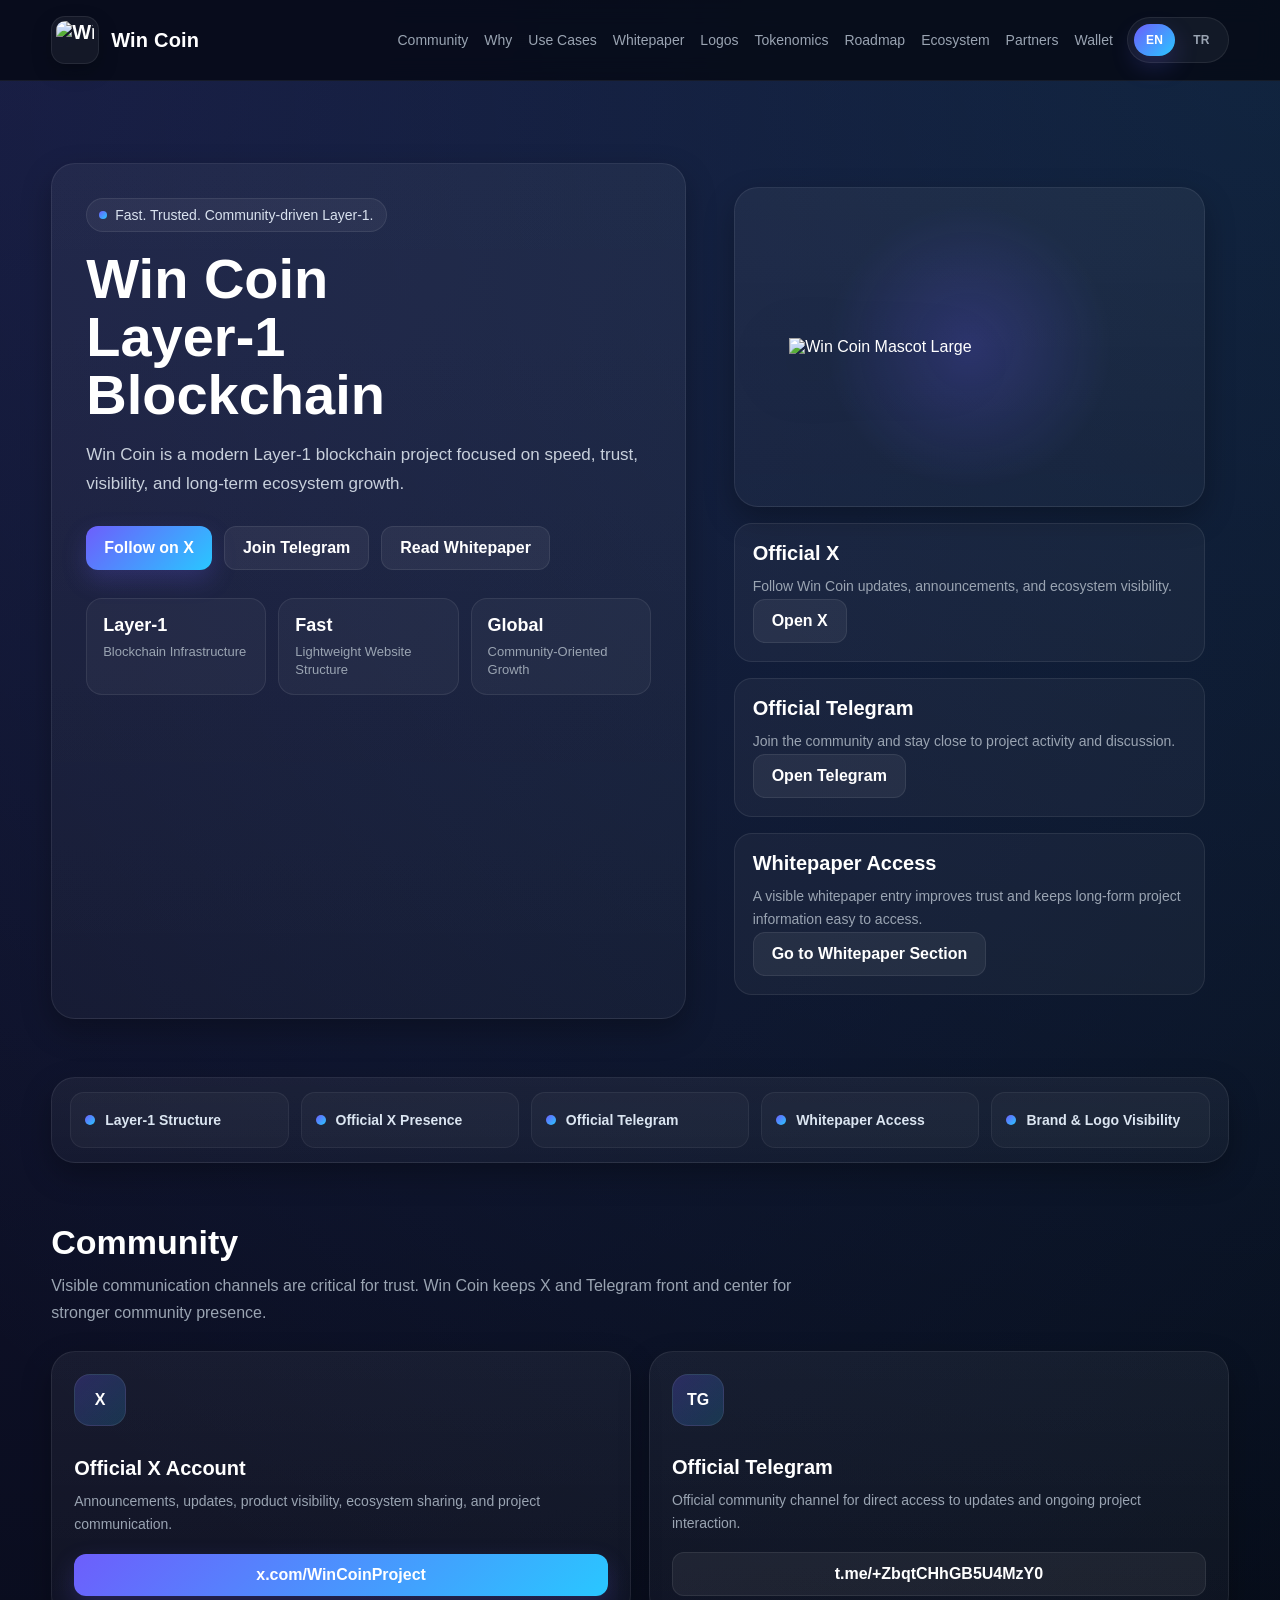
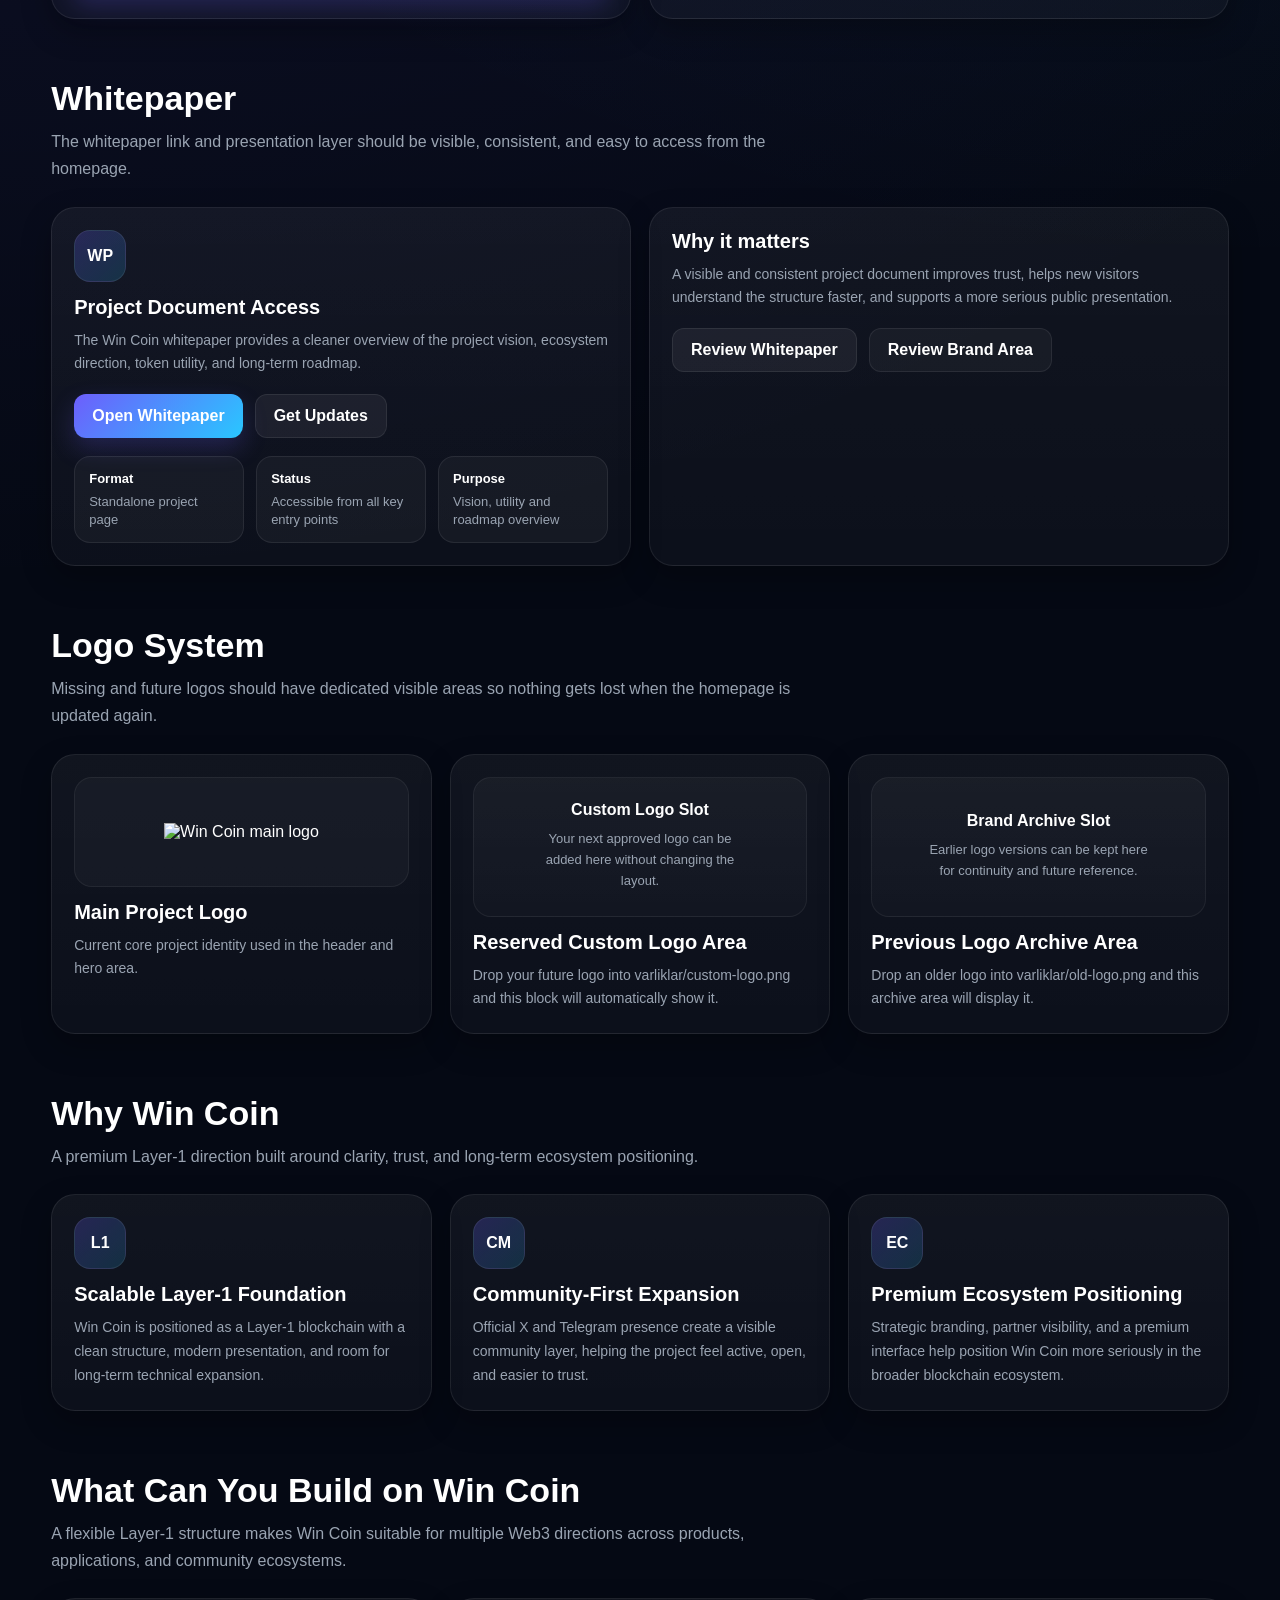
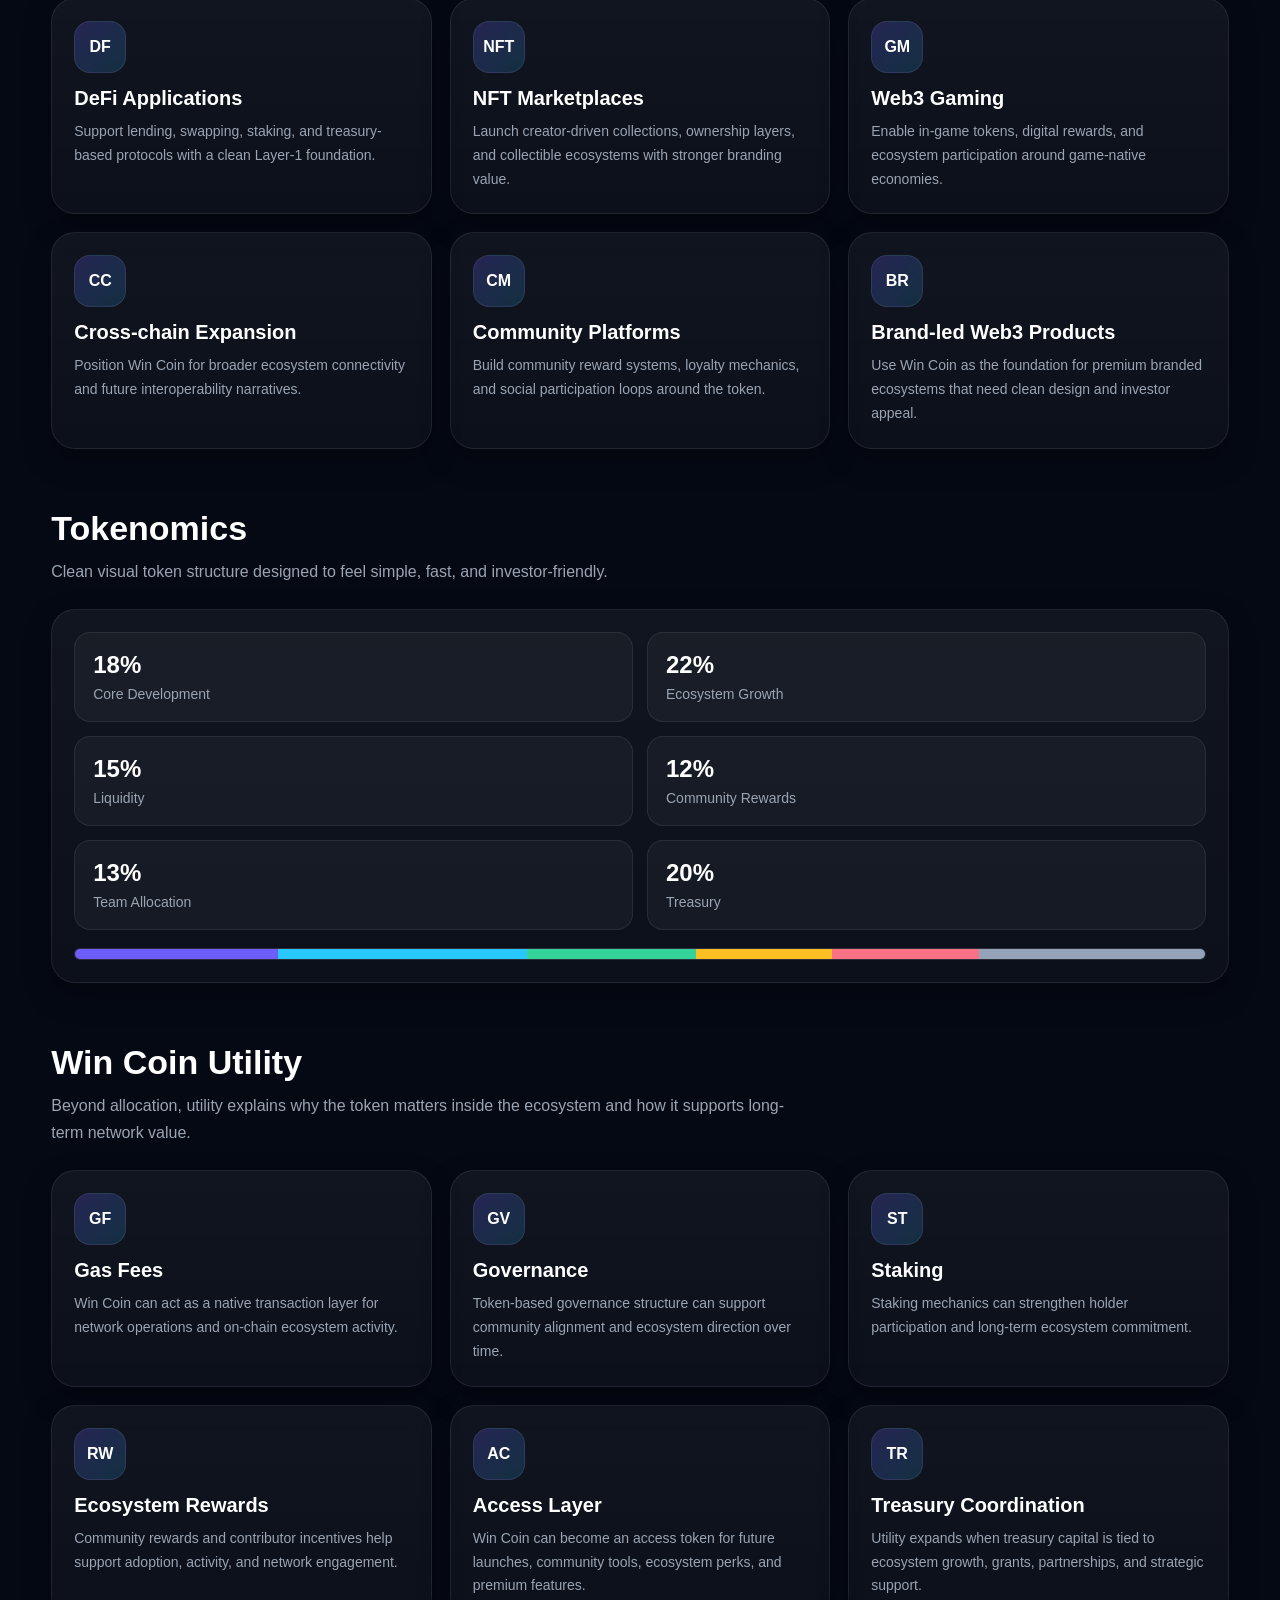
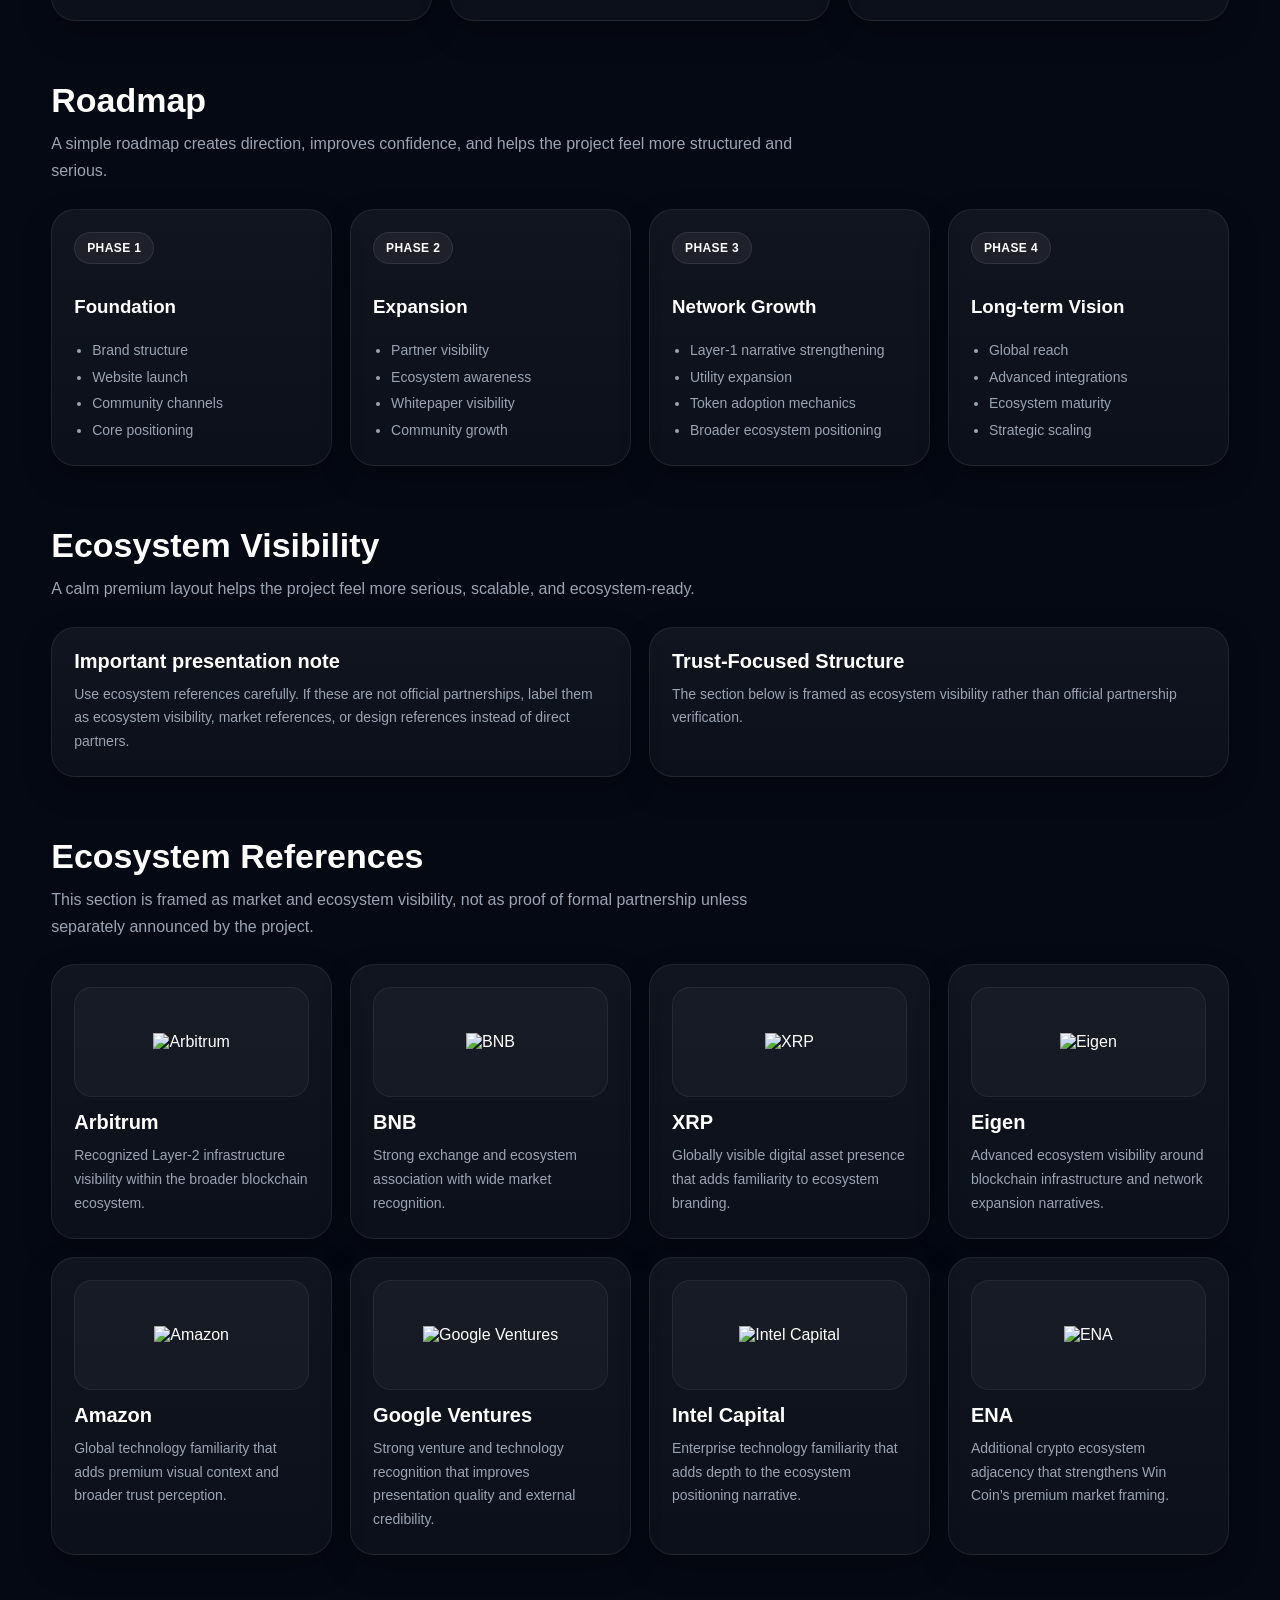
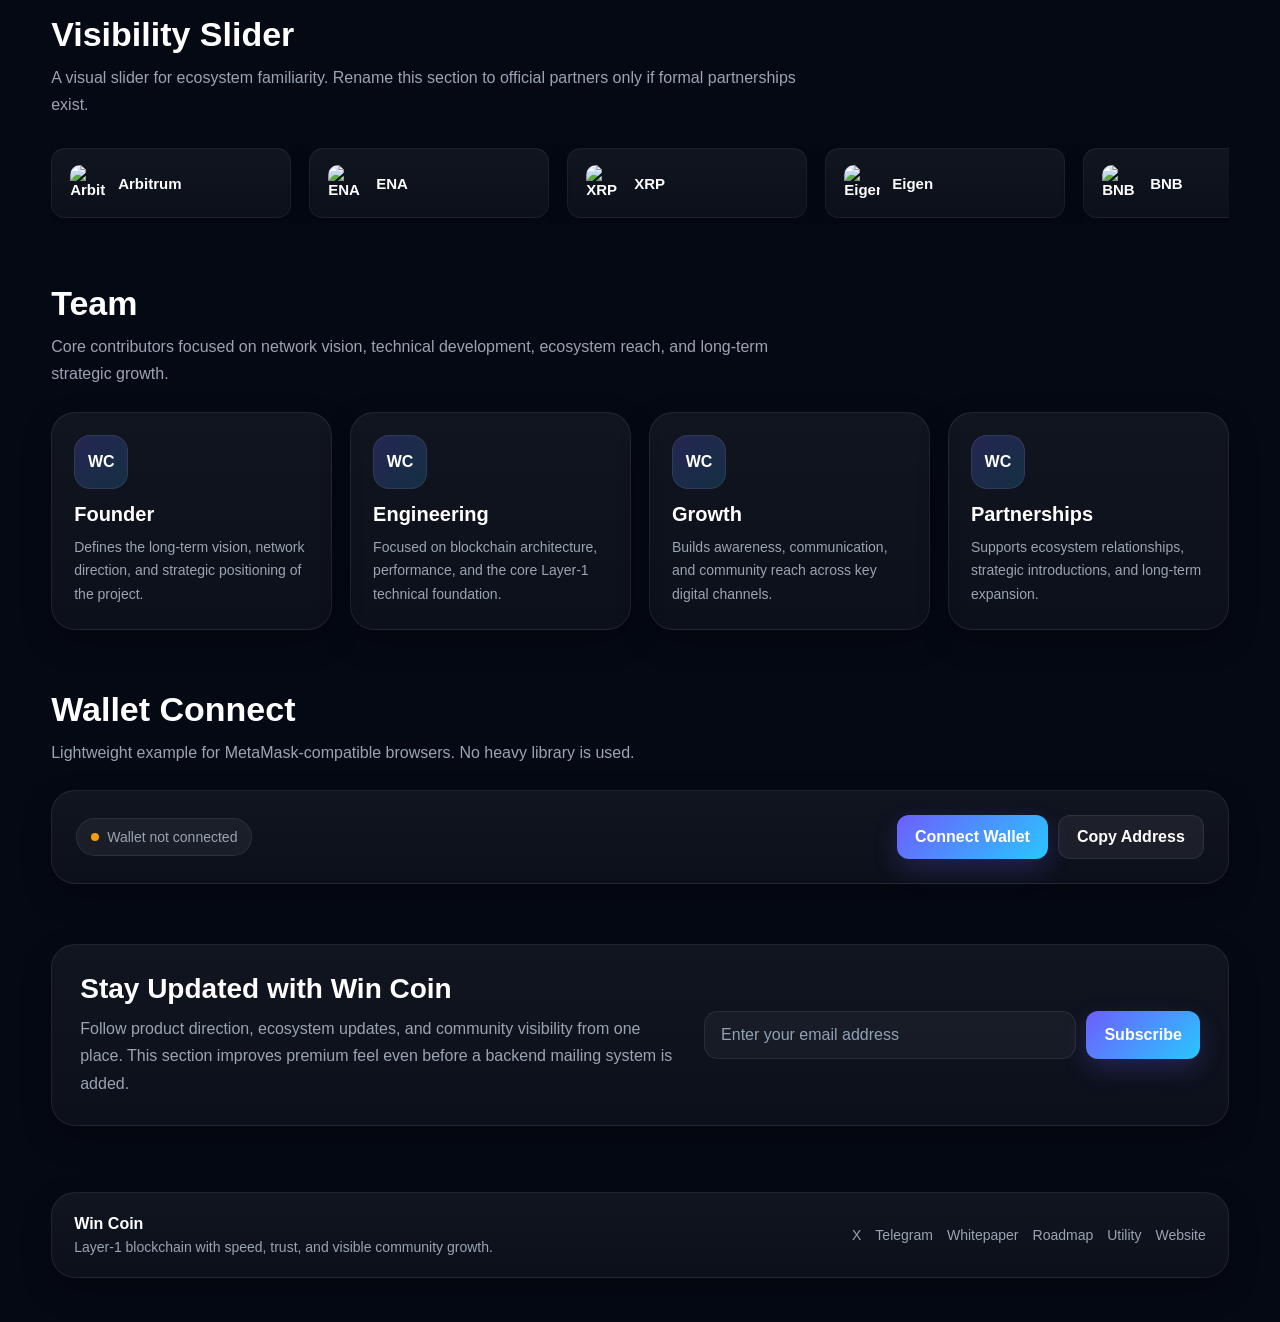
==== commit 3e1e20a3: "Update index.html" ====
--- a/index.html
+++ b/index.html
@@ -11,7 +11,6 @@
       --bg:#050914;
       --bg-soft:#0b1220;
       --card:rgba(255,255,255,0.05);
-      --card-2:rgba(255,255,255,0.035);
       --line:rgba(255,255,255,0.08);
       --text:#ffffff;
       --muted:#9aa4b2;
@@ -19,8 +18,8 @@
       --primary-2:#29c7ff;
       --success:#10b981;
       --warning:#f59e0b;
+      --danger:#ef4444;
       --shadow:0 12px 30px rgba(0,0,0,0.28);
-      --radius:18px;
       --max:1200px;
     }
 
@@ -38,6 +37,8 @@
 
     a{text-decoration:none;color:inherit}
     img{display:block;max-width:100%}
+    button,input{font:inherit}
+    [hidden]{display:none !important}
 
     .container{
       width:min(92%, var(--max));
@@ -47,9 +48,9 @@
     .site-header{
       position:sticky;
       top:0;
-      z-index:50;
+      z-index:90;
       backdrop-filter:blur(12px);
-      background:rgba(5,9,20,0.78);
+      background:rgba(5,9,20,0.82);
       border-bottom:1px solid rgba(255,255,255,0.06);
     }
 
@@ -57,7 +58,7 @@
       display:flex;
       align-items:center;
       justify-content:space-between;
-      gap:20px;
+      gap:16px;
       padding:16px 0;
     }
 
@@ -72,19 +73,26 @@
     }
 
     .logo img{
-      width:42px;
-      height:42px;
-      object-fit:contain;
-      border-radius:12px;
+      width:48px;
+      height:48px;
+      object-fit:cover;
+      border-radius:14px;
       background:rgba(255,255,255,0.05);
-      padding:5px;
+      padding:4px;
       border:1px solid rgba(255,255,255,0.08);
+      box-shadow:0 8px 20px rgba(0,0,0,0.22);
+    }
+
+    .header-controls{
+      display:flex;
+      align-items:center;
+      gap:14px;
     }
 
     .nav{
       display:flex;
       align-items:center;
-      gap:18px;
+      gap:16px;
       flex-wrap:wrap;
     }
 
@@ -94,9 +102,84 @@
       transition:.2s ease;
     }
 
-    .nav a:hover{
+    .nav a:hover,
+    .nav a.active{color:#fff}
+
+    .lang-switch{
+      display:inline-flex;
+      align-items:center;
+      gap:6px;
+      padding:6px;
+      border-radius:999px;
+      background:rgba(255,255,255,0.05);
+      border:1px solid rgba(255,255,255,0.08);
+      flex:none;
+    }
+
+    .lang-btn,
+    .menu-btn{
+      border:none;
+      cursor:pointer;
+      transition:.2s ease;
+    }
+
+    .lang-btn{
+      padding:9px 12px;
+      border-radius:999px;
+      background:transparent;
+      color:var(--muted);
+      font-size:12px;
+      font-weight:700;
+      letter-spacing:.3px;
+    }
+
+    .lang-btn.active{
       color:#fff;
-    }
+      background:linear-gradient(135deg,var(--primary),var(--primary-2));
+      box-shadow:0 10px 24px rgba(109,94,252,0.22);
+    }
+
+    .menu-btn{
+      display:none;
+      width:46px;
+      height:46px;
+      border-radius:14px;
+      background:rgba(255,255,255,0.06);
+      border:1px solid rgba(255,255,255,0.08);
+      color:#fff;
+    }
+
+    .menu-btn span{
+      display:block;
+      width:18px;
+      height:2px;
+      background:#fff;
+      margin:4px auto;
+      border-radius:999px;
+    }
+
+    .mobile-menu{
+      display:none;
+      padding:0 0 18px;
+    }
+
+    .mobile-menu-inner{
+      display:grid;
+      gap:10px;
+      padding:18px;
+      border-radius:20px;
+      background:linear-gradient(180deg, rgba(255,255,255,0.05), rgba(255,255,255,0.03));
+      border:1px solid rgba(255,255,255,0.08);
+      box-shadow:var(--shadow);
+    }
+
+    .mobile-menu a{
+      color:#dbe4ef;
+      padding:10px 4px;
+      border-bottom:1px solid rgba(255,255,255,0.06);
+    }
+
+    .mobile-menu a:last-child{border-bottom:none}
 
     .btn{
       display:inline-flex;
@@ -112,9 +195,7 @@
       transition:.2s ease;
     }
 
-    .btn:hover{
-      transform:translateY(-1px);
-    }
+    .btn:hover{transform:translateY(-1px)}
 
     .btn-primary{
       background:linear-gradient(135deg,var(--primary),var(--primary-2));
@@ -131,9 +212,7 @@
       border:1px solid rgba(255,255,255,0.08);
     }
 
-    .hero{
-      padding:82px 0 26px;
-    }
+    .hero{padding:82px 0 28px}
 
     .hero-grid{
       display:grid;
@@ -142,26 +221,27 @@
       align-items:stretch;
     }
 
-    .hero-box,
+    .glass,
     .card,
+    .why-card,
+    .use-card,
+    .utility-card,
+    .ecosystem-card,
+    .roadmap-item,
     .wallet-box,
+    .newsletter-box,
     .footer-box,
-    .trust-strip,
-    .why-card,
-    .utility-card,
-    .roadmap-item,
-    .ecosystem-card,
-    .newsletter-box,
-    .use-card{
+    .whitepaper-box,
+    .logo-card,
+    .warning-box,
+    .trust-strip{
       background:linear-gradient(180deg, rgba(255,255,255,0.05), rgba(255,255,255,0.03));
       border:1px solid rgba(255,255,255,0.08);
+      border-radius:24px;
       box-shadow:var(--shadow);
-      border-radius:24px;
-    }
-
-    .hero-copy{
-      padding:34px;
-    }
+    }
+
+    .hero-copy{padding:34px}
 
     .hero-badge{
       display:inline-flex;
@@ -186,7 +266,7 @@
     .hero h1{
       margin:0 0 16px;
       font-size:56px;
-      line-height:1.03;
+      line-height:1.04;
       max-width:10.5ch;
     }
 
@@ -219,16 +299,8 @@
       border:1px solid rgba(255,255,255,0.08);
     }
 
-    .stat strong{
-      display:block;
-      font-size:18px;
-      margin-bottom:6px;
-    }
-
-    .stat span{
-      color:var(--muted);
-      font-size:13px;
-    }
+    .stat strong{display:block;font-size:18px;margin-bottom:6px}
+    .stat span{color:var(--muted);font-size:13px}
 
     .hero-side{
       padding:24px;
@@ -238,88 +310,61 @@
       justify-content:center;
     }
 
+    .hero-mascot-card{
+      padding:22px;
+      display:flex;
+      align-items:center;
+      justify-content:center;
+      min-height:320px;
+      background:
+        radial-gradient(circle at center, rgba(109,94,252,0.22), transparent 50%),
+        linear-gradient(180deg, rgba(255,255,255,0.05), rgba(255,255,255,0.03));
+      border:1px solid rgba(255,255,255,0.08);
+      border-radius:24px;
+      overflow:hidden;
+      box-shadow:var(--shadow);
+    }
+
+    .hero-mascot-card img{
+      width:min(100%, 360px);
+      height:auto;
+      object-fit:contain;
+      filter:drop-shadow(0 14px 30px rgba(0,0,0,0.28));
+    }
+
     .hero-panel{
+      padding:18px;
       background:rgba(255,255,255,0.04);
       border:1px solid rgba(255,255,255,0.08);
       border-radius:18px;
-      padding:18px;
-    }
-
-    .hero-panel h3{
-      margin:0 0 8px;
-      font-size:18px;
-    }
-
-    .hero-panel p{
-      margin:0 0 14px;
-      color:var(--muted);
-      font-size:14px;
-      line-height:1.6;
-    }
-
-    section{
-      padding:30px 0;
-    }
-
-    .section-title{
-      font-size:34px;
+    }
+
+    .hero-panel h3,.card h3,.why-card h3,.use-card h3,.utility-card h3,.ecosystem-card h3,.logo-card h3,.whitepaper-box h3,.warning-box h3{
       margin:0 0 10px;
-    }
-
-    .section-sub{
-      margin:0 0 24px;
-      color:var(--muted);
-      max-width:760px;
-      line-height:1.7;
-    }
-
-    .grid-2{
-      display:grid;
-      grid-template-columns:repeat(2,1fr);
-      gap:18px;
-    }
-
-    .grid-3{
-      display:grid;
-      grid-template-columns:repeat(3,1fr);
-      gap:18px;
-    }
-
-    .grid-4{
-      display:grid;
-      grid-template-columns:repeat(4,1fr);
-      gap:18px;
-    }
-
-    .card{
-      padding:22px;
-    }
-
-    .card h3{
-      margin:0 0 8px;
       font-size:20px;
     }
 
-    .card p{
+    .hero-panel p,.card p,.why-card p,.use-card p,.utility-card p,.ecosystem-card p,.logo-card p,.whitepaper-box p,.warning-box p{
       margin:0;
       color:var(--muted);
       line-height:1.7;
       font-size:14px;
     }
 
-    .social-card{
-      min-height:200px;
-      display:flex;
-      flex-direction:column;
-      justify-content:space-between;
-      gap:16px;
-    }
-
-    .social-icon,
-    .team-avatar,
-    .why-icon,
-    .use-icon,
-    .utility-icon{
+    section{padding:30px 0}
+    .section-title{font-size:34px;margin:0 0 10px}
+    .section-sub{margin:0 0 24px;color:var(--muted);max-width:760px;line-height:1.7}
+
+    .grid-2{display:grid;grid-template-columns:repeat(2,1fr);gap:18px}
+    .grid-3{display:grid;grid-template-columns:repeat(3,1fr);gap:18px}
+    .grid-4{display:grid;grid-template-columns:repeat(4,1fr);gap:18px}
+
+    .card,.why-card,.use-card,.utility-card,.ecosystem-card,.logo-card,.whitepaper-box,.warning-box,.roadmap-item{padding:22px}
+
+    .social-card{min-height:200px;display:flex;flex-direction:column;justify-content:space-between;gap:16px}
+
+    .icon-badge,
+    .team-avatar{
       width:52px;
       height:52px;
       display:grid;
@@ -332,181 +377,33 @@
       margin-bottom:14px;
     }
 
-    .social-card .social-icon{
-      margin-bottom:0;
-    }
-
-    .team-avatar{
-      width:54px;
-      height:54px;
-    }
-
-    .trust-wrap{
-      padding:0 0 8px;
-    }
-
-    .trust-strip{
-      padding:14px 18px;
-    }
-
-    .trust-items{
-      display:grid;
-      grid-template-columns:repeat(5,1fr);
-      gap:12px;
-    }
-
-    .trust-item{
-      display:flex;
-      align-items:center;
-      gap:10px;
-      padding:12px 14px;
-      border-radius:14px;
-      background:rgba(255,255,255,0.03);
-      border:1px solid rgba(255,255,255,0.06);
-      min-height:56px;
-    }
-
-    .trust-bullet{
-      width:10px;
-      height:10px;
-      border-radius:50%;
-      background:linear-gradient(135deg,var(--primary),var(--primary-2));
-      flex:none;
-    }
-
-    .trust-item span{
-      color:#dbe5f1;
-      font-size:14px;
-      font-weight:600;
-    }
-
-    .why-grid,
-    .use-grid,
-    .utility-grid,
-    .ecosystem-grid{
-      display:grid;
-      grid-template-columns:repeat(3,1fr);
-      gap:18px;
-    }
-
-    .why-card,
-    .use-card,
-    .utility-card,
-    .ecosystem-card{
-      padding:22px;
-    }
-
-    .why-card h3,
-    .use-card h3,
-    .utility-card h3,
-    .ecosystem-card h3{
-      margin:0 0 10px;
-      font-size:20px;
-    }
-
-    .why-card p,
-    .use-card p,
-    .utility-card p,
-    .ecosystem-card p{
-      margin:0;
-      color:var(--muted);
-      line-height:1.7;
-      font-size:14px;
-    }
-
-    .token-grid{
-      display:grid;
-      grid-template-columns:repeat(2,1fr);
-      gap:14px;
-    }
-
-    .token-item{
-      padding:18px;
-      border-radius:16px;
-      background:rgba(255,255,255,0.04);
-      border:1px solid rgba(255,255,255,0.08);
-    }
-
-    .token-item strong{
-      display:block;
-      font-size:24px;
-      margin-bottom:6px;
-    }
-
-    .token-item span{
-      color:var(--muted);
-      font-size:14px;
-    }
-
-    .token-bar{
+    .team-avatar{width:54px;height:54px}
+
+    .trust-strip{padding:14px 18px}
+    .trust-items{display:grid;grid-template-columns:repeat(5,1fr);gap:12px}
+    .trust-item{display:flex;align-items:center;gap:10px;padding:12px 14px;border-radius:14px;background:rgba(255,255,255,0.03);border:1px solid rgba(255,255,255,0.06);min-height:56px}
+    .trust-bullet{width:10px;height:10px;border-radius:50%;background:linear-gradient(135deg,var(--primary),var(--primary-2));flex:none}
+    .trust-item span{color:#dbe5f1;font-size:14px;font-weight:600}
+
+    .why-grid,.use-grid,.utility-grid,.ecosystem-grid,.logo-grid{display:grid;grid-template-columns:repeat(3,1fr);gap:18px}
+    .ecosystem-grid{grid-template-columns:repeat(4,1fr)}
+
+    .token-grid{display:grid;grid-template-columns:repeat(2,1fr);gap:14px}
+    .token-item{padding:18px;border-radius:16px;background:rgba(255,255,255,0.04);border:1px solid rgba(255,255,255,0.08)}
+    .token-item strong{display:block;font-size:24px;margin-bottom:6px}
+    .token-item span{color:var(--muted);font-size:14px}
+    .token-bar{width:100%;height:12px;border-radius:999px;margin-top:18px;overflow:hidden;border:1px solid rgba(255,255,255,0.08);background:rgba(255,255,255,0.06)}
+    .token-fill{width:100%;height:100%;background:linear-gradient(90deg,#6d5efc 0% 18%,#29c7ff 18% 40%,#34d399 40% 55%,#fbbf24 55% 67%,#fb7185 67% 80%,#94a3b8 80% 100%)}
+
+    .roadmap-grid{display:grid;grid-template-columns:repeat(4,1fr);gap:18px}
+    .roadmap-phase{display:inline-flex;padding:8px 12px;border-radius:999px;background:rgba(255,255,255,0.06);border:1px solid rgba(255,255,255,0.08);color:#fff;font-size:12px;font-weight:700;letter-spacing:.4px;margin-bottom:14px}
+    .roadmap-list{margin:0;padding-left:18px;color:var(--muted);line-height:1.9;font-size:14px}
+
+    .logo-frame,
+    .ecosystem-logo,
+    .logo-placeholder{
       width:100%;
-      height:12px;
-      border-radius:999px;
-      margin-top:18px;
-      overflow:hidden;
-      border:1px solid rgba(255,255,255,0.08);
-      background:rgba(255,255,255,0.06);
-    }
-
-    .token-fill{
-      width:100%;
-      height:100%;
-      background:linear-gradient(
-        90deg,
-        #6d5efc 0% 18%,
-        #29c7ff 18% 40%,
-        #34d399 40% 55%,
-        #fbbf24 55% 67%,
-        #fb7185 67% 80%,
-        #94a3b8 80% 100%
-      );
-    }
-
-    .roadmap-grid{
-      display:grid;
-      grid-template-columns:repeat(4,1fr);
-      gap:18px;
-    }
-
-    .roadmap-item{
-      padding:22px;
-      position:relative;
-      overflow:hidden;
-    }
-
-    .roadmap-phase{
-      display:inline-flex;
-      padding:8px 12px;
-      border-radius:999px;
-      background:rgba(255,255,255,0.06);
-      border:1px solid rgba(255,255,255,0.08);
-      color:#fff;
-      font-size:12px;
-      font-weight:700;
-      letter-spacing:.4px;
-      margin-bottom:14px;
-    }
-
-    .roadmap-item h3{
-      margin:0 0 12px;
-      font-size:20px;
-    }
-
-    .roadmap-list{
-      margin:0;
-      padding-left:18px;
-      color:var(--muted);
-      line-height:1.9;
-      font-size:14px;
-    }
-
-    .ecosystem-grid{
-      grid-template-columns:repeat(4,1fr);
-    }
-
-    .ecosystem-logo{
-      width:100%;
-      min-height:100px;
+      min-height:110px;
       border-radius:18px;
       display:flex;
       align-items:center;
@@ -515,354 +412,210 @@
       background:rgba(255,255,255,0.03);
       border:1px solid rgba(255,255,255,0.06);
       margin-bottom:14px;
-    }
-
-    .ecosystem-logo img{
-      max-height:40px;
-      width:auto;
-      object-fit:contain;
-      opacity:.95;
-    }
-
-    .partner-slider{
-      overflow:hidden;
-      position:relative;
-      width:100%;
-      margin-top:18px;
-      padding:6px 0;
-    }
-
-    .partner-track{
-      display:flex;
-      gap:18px;
-      width:max-content;
-      animation:scrollPartners 32s linear infinite;
-    }
-
-    .partner{
-      display:flex;
-      align-items:center;
-      gap:12px;
-      min-width:240px;
-      padding:16px 18px;
-      border-radius:14px;
-      background:linear-gradient(180deg, rgba(255,255,255,0.05), rgba(255,255,255,0.03));
-      border:1px solid rgba(255,255,255,0.06);
+      text-align:center;
+    }
+
+    .logo-frame img,
+    .ecosystem-logo img{max-height:48px;width:auto;object-fit:contain}
+
+    .logo-placeholder{
+      min-height:140px;
+      flex-direction:column;
+      gap:10px;
+      color:#dbe4ef;
+      background:linear-gradient(180deg, rgba(255,255,255,0.04), rgba(255,255,255,0.02));
+    }
+
+    .logo-placeholder strong{
+      font-size:16px;
       color:#fff;
-      font-size:15px;
-      font-weight:600;
-      transition:all .25s ease;
-      box-shadow:0 8px 22px rgba(0,0,0,0.18);
-    }
-
-    .partner:hover{
-      transform:translateY(-2px);
-      border-color:rgba(255,255,255,0.14);
-      box-shadow:0 12px 30px rgba(0,0,0,0.28);
-    }
-
-    .partner img{
-      width:36px;
-      height:36px;
-      object-fit:contain;
-      display:block;
-      border-radius:10px;
-      flex:none;
-    }
-
-    .wallet-box{
-      padding:24px;
-    }
-
-    .wallet-row{
-      display:flex;
-      align-items:center;
-      justify-content:space-between;
-      gap:16px;
-      flex-wrap:wrap;
-    }
-
-    .wallet-status{
-      display:flex;
-      align-items:center;
-      gap:12px;
-      flex-wrap:wrap;
-    }
-
-    .status-pill{
-      display:inline-flex;
-      align-items:center;
-      gap:8px;
-      padding:10px 14px;
-      border-radius:999px;
-      background:rgba(255,255,255,0.05);
-      border:1px solid rgba(255,255,255,0.08);
+    }
+
+    .logo-placeholder span{
+      font-size:13px;
       color:var(--muted);
-      font-size:14px;
-    }
-
-    .status-dot{
-      width:8px;
-      height:8px;
-      border-radius:50%;
-      background:var(--warning);
-    }
-
-    .status-dot.connected{
-      background:var(--success);
-    }
-
-    .wallet-address{
-      color:#dbe4ef;
-      font-size:14px;
-    }
-
-    .newsletter-box{
-      padding:28px;
-    }
-
-    .newsletter-row{
-      display:grid;
-      grid-template-columns:1.2fr .8fr;
-      gap:18px;
-      align-items:center;
-    }
-
-    .newsletter-copy h3{
-      margin:0 0 10px;
-      font-size:28px;
-    }
-
-    .newsletter-copy p{
-      margin:0;
-      color:var(--muted);
-      line-height:1.7;
-    }
-
-    .newsletter-form{
-      display:flex;
-      gap:10px;
-      flex-wrap:wrap;
-      justify-content:flex-end;
-    }
-
-    .newsletter-form input{
-      min-width:260px;
-      flex:1;
-      padding:14px 16px;
-      border-radius:14px;
-      border:1px solid rgba(255,255,255,0.08);
-      background:rgba(255,255,255,0.04);
-      color:#fff;
-      outline:none;
-    }
-
-    .newsletter-form input::placeholder{
-      color:#91a0b3;
-    }
-
-    .footer{
-      padding:36px 0 44px;
-    }
-
-    .footer-box{
-      padding:22px;
-      display:flex;
-      align-items:center;
-      justify-content:space-between;
-      gap:16px;
-      flex-wrap:wrap;
-    }
-
-    .footer-note{
-      color:var(--muted);
-      font-size:14px;
-      margin-top:6px;
-    }
-
-    .footer-links{
-      display:flex;
-      gap:14px;
-      flex-wrap:wrap;
-    }
-
-    .footer-links a{
-      color:var(--muted);
-      font-size:14px;
-    }
-
-    .footer-links a:hover{
-      color:#fff;
-    }
-
-    @keyframes scrollPartners{
-      from{ transform:translateX(0); }
-      to{ transform:translateX(-50%); }
-    }
-
-    @media (max-width:1024px){
-      .hero-grid,
-      .grid-4,
-      .roadmap-grid,
-      .ecosystem-grid{
-        grid-template-columns:1fr 1fr;
-      }
-
-      .grid-3,
-      .grid-2,
-      .wallet-row,
-      .trust-items,
-      .why-grid,
-      .use-grid,
-      .utility-grid,
-      .newsletter-row{
-        grid-template-columns:1fr;
-      }
+      max-width:220px;
+      line-height:1.6;
+    }
+
+    .partner-slider{overflow:hidden;position:relative;width:100%;margin-top:18px;padding:6px 0}
+    .partner-track{display:flex;gap:18px;width:max-content;animation:scrollPartners 32s linear infinite}
+    .partner{display:flex;align-items:center;gap:12px;min-width:240px;padding:16px 18px;border-radius:14px;background:linear-gradient(180deg, rgba(255,255,255,0.05), rgba(255,255,255,0.03));border:1px solid rgba(255,255,255,0.06);color:#fff;font-size:15px;font-weight:600;transition:all .25s ease;box-shadow:0 8px 22px rgba(0,0,0,0.18)}
+    .partner:hover{transform:translateY(-2px);border-color:rgba(255,255,255,0.14);box-shadow:0 12px 30px rgba(0,0,0,0.28)}
+    .partner img{width:36px;height:36px;object-fit:contain;display:block;border-radius:10px;flex:none}
+
+    .whitepaper-actions,.warning-actions{display:flex;gap:12px;flex-wrap:wrap;margin-top:18px}
+    .meta-list{display:grid;grid-template-columns:repeat(3,1fr);gap:12px;margin-top:18px}
+    .meta-item{padding:14px;border-radius:16px;background:rgba(255,255,255,0.04);border:1px solid rgba(255,255,255,0.08)}
+    .meta-item strong{display:block;font-size:13px;margin-bottom:6px;color:#fff}
+    .meta-item span{font-size:13px;color:var(--muted)}
+
+    .wallet-box{padding:24px}
+    .wallet-row{display:flex;align-items:center;justify-content:space-between;gap:16px;flex-wrap:wrap}
+    .wallet-status{display:flex;align-items:center;gap:12px;flex-wrap:wrap}
+    .status-pill{display:inline-flex;align-items:center;gap:8px;padding:10px 14px;border-radius:999px;background:rgba(255,255,255,0.05);border:1px solid rgba(255,255,255,0.08);color:var(--muted);font-size:14px}
+    .status-dot{width:8px;height:8px;border-radius:50%;background:var(--warning)}
+    .status-dot.connected{background:var(--success)}
+    .status-dot.error{background:var(--danger)}
+    .wallet-address,.wallet-network{color:#dbe4ef;font-size:14px}
+
+    .newsletter-box{padding:28px}
+    .newsletter-row{display:grid;grid-template-columns:1.1fr .9fr;gap:18px;align-items:center}
+    .newsletter-copy h3{margin:0 0 10px;font-size:28px}
+    .newsletter-copy p{margin:0;color:var(--muted);line-height:1.7}
+    .newsletter-form{display:flex;gap:10px;flex-wrap:wrap;justify-content:flex-end}
+    .newsletter-form input{min-width:260px;flex:1;padding:14px 16px;border-radius:14px;border:1px solid rgba(255,255,255,0.08);background:rgba(255,255,255,0.04);color:#fff;outline:none}
+    .newsletter-form input::placeholder{color:#91a0b3}
+
+    .footer{padding:36px 0 44px}
+    .footer-box{padding:22px;display:flex;align-items:center;justify-content:space-between;gap:16px;flex-wrap:wrap}
+    .footer-note{color:var(--muted);font-size:14px;margin-top:6px}
+    .footer-links{display:flex;gap:14px;flex-wrap:wrap}
+    .footer-links a{color:var(--muted);font-size:14px}
+    .footer-links a:hover{color:#fff}
+
+    @keyframes scrollPartners{from{transform:translateX(0)}to{transform:translateX(-50%)}}
+
+    @media (max-width:1100px){
+      .nav{display:none}
+      .menu-btn{display:inline-block}
+      .mobile-menu{display:block}
+      .hero-grid,.grid-4,.roadmap-grid,.ecosystem-grid{grid-template-columns:1fr 1fr}
+      .grid-3,.grid-2,.why-grid,.use-grid,.utility-grid,.logo-grid,.newsletter-row,.meta-list,.trust-items{grid-template-columns:1fr}
     }
 
     @media (max-width:780px){
-      .header-inner{
-        flex-direction:column;
-        align-items:flex-start;
-      }
-
-      .hero{
-        padding:54px 0 20px;
-      }
-
-      .hero-grid,
-      .hero-stats,
-      .grid-4,
-      .grid-3,
-      .grid-2,
-      .token-grid,
-      .roadmap-grid,
-      .ecosystem-grid{
-        grid-template-columns:1fr;
-      }
-
-      .hero h1{
-        font-size:38px;
-      }
-
-      .section-title{
-        font-size:28px;
-      }
-
-      .partner{
-        min-width:220px;
-      }
-
-      .nav{
-        gap:12px;
-      }
-
-      .newsletter-form{
-        justify-content:flex-start;
-      }
-
-      .newsletter-form input{
-        min-width:100%;
-      }
+      .hero{padding:54px 0 20px}
+      .header-inner{align-items:flex-start}
+      .hero-grid,.hero-stats,.grid-4,.grid-3,.grid-2,.token-grid,.roadmap-grid,.ecosystem-grid,.logo-grid{grid-template-columns:1fr}
+      .hero h1{font-size:38px}
+      .section-title{font-size:28px}
+      .partner{min-width:220px}
+      .lang-switch{width:100%;justify-content:center}
+      .header-controls{width:100%;justify-content:space-between;flex-wrap:wrap}
+      .newsletter-form{justify-content:flex-start}
+      .newsletter-form input{min-width:100%}
     }
   </style>
 </head>
 <body>
-
   <header class="site-header">
     <div class="container header-inner">
-      <div class="logo">
-        <img src="assets/wincoin-logo.png" alt="Win Coin Logo">
+      <a class="logo" href="#top" aria-label="Win Coin homepage">
+        <img src="varliklar/wincoin-maskot.png" alt="Win Coin Mascot">
         <span>Win Coin</span>
-      </div>
-
-      <nav class="nav">
-        <a href="#community">Community</a>
-        <a href="#why-wincoin">Why</a>
-        <a href="#use-cases">Use Cases</a>
-        <a href="#tokenomics">Tokenomics</a>
-        <a href="#roadmap">Roadmap</a>
-        <a href="#ecosystem">Ecosystem</a>
-        <a href="#partners">Partners</a>
-        <a href="whitepaper.html">WhitePaper</a>
-        <a href="#wallet">Wallet</a>
-      </nav>
+      </a>
+
+      <div class="header-controls">
+        <nav class="nav" aria-label="Primary navigation">
+          <a href="#community" data-i18n="nav.community">Community</a>
+          <a href="#why-wincoin" data-i18n="nav.why">Why</a>
+          <a href="#use-cases" data-i18n="nav.useCases">Use Cases</a>
+          <a href="#whitepaper" data-i18n="nav.whitepaper">Whitepaper</a>
+          <a href="#logo-system" data-i18n="nav.logos">Logos</a>
+          <a href="#tokenomics" data-i18n="nav.tokenomics">Tokenomics</a>
+          <a href="#roadmap" data-i18n="nav.roadmap">Roadmap</a>
+          <a href="#ecosystem" data-i18n="nav.ecosystem">Ecosystem</a>
+          <a href="#partners" data-i18n="nav.partners">Partners</a>
+          <a href="#wallet" data-i18n="nav.wallet">Wallet</a>
+        </nav>
+
+        <div class="lang-switch" aria-label="Language switcher">
+          <button class="lang-btn active" type="button" data-lang="en">EN</button>
+          <button class="lang-btn" type="button" data-lang="tr">TR</button>
+        </div>
+
+        <button class="menu-btn" type="button" id="menuBtn" aria-expanded="false" aria-controls="mobileMenu" aria-label="Open menu">
+          <span></span><span></span><span></span>
+        </button>
+      </div>
+    </div>
+
+    <div class="container mobile-menu" id="mobileMenu" hidden>
+      <div class="mobile-menu-inner">
+        <a href="#community" data-i18n="nav.community">Community</a>
+        <a href="#why-wincoin" data-i18n="nav.why">Why</a>
+        <a href="#use-cases" data-i18n="nav.useCases">Use Cases</a>
+        <a href="#whitepaper" data-i18n="nav.whitepaper">Whitepaper</a>
+        <a href="#logo-system" data-i18n="nav.logos">Logos</a>
+        <a href="#tokenomics" data-i18n="nav.tokenomics">Tokenomics</a>
+        <a href="#roadmap" data-i18n="nav.roadmap">Roadmap</a>
+        <a href="#ecosystem" data-i18n="nav.ecosystem">Ecosystem</a>
+        <a href="#partners" data-i18n="nav.partners">Partners</a>
+        <a href="#wallet" data-i18n="nav.wallet">Wallet</a>
+      </div>
     </div>
   </header>
 
-  <main>
+  <main id="top">
     <section class="hero">
       <div class="container hero-grid">
-        <div class="hero-box hero-copy">
+        <div class="glass hero-copy">
           <div class="hero-badge">
             <span class="hero-dot"></span>
-            <span>Fast. Trusted. Community-driven Layer-1.</span>
-          </div>
-
-          <h1>Win Coin Layer-1 Blockchain</h1>
-          <p>
-            Win Coin is a modern Layer-1 blockchain project focused on speed, trust, visibility, and long-term ecosystem growth.
-          </p>
+            <span data-i18n="hero.badge">Fast. Trusted. Community-driven Layer-1.</span>
+          </div>
+
+          <h1 data-i18n="hero.title">Win Coin Layer-1 Blockchain</h1>
+          <p data-i18n="hero.text">Win Coin is a modern Layer-1 blockchain project focused on speed, trust, visibility, and long-term ecosystem growth.</p>
 
           <div class="hero-actions">
-            <a class="btn btn-primary" href="https://x.com/WinCoinProject" target="_blank">Follow on X</a>
-            <a class="btn btn-secondary" href="https://t.me/+ZbqtCHhGB5U4MzY0" target="_blank">Join Telegram</a>
-            <a class="btn btn-secondary" href="whitepaper.html">Read WhitePaper</a>
+            <a class="btn btn-primary" href="https://x.com/WinCoinProject" target="_blank" rel="noopener noreferrer" data-i18n="hero.followX">Follow on X</a>
+            <a class="btn btn-secondary" href="https://t.me/+ZbqtCHhGB5U4MzY0" target="_blank" rel="noopener noreferrer" data-i18n="hero.joinTelegram">Join Telegram</a>
+            <a class="btn btn-secondary" href="whitepaper.html" target="_blank" rel="noopener noreferrer" data-i18n="hero.readWhitepaper">Read Whitepaper</a>
           </div>
 
           <div class="hero-stats">
             <div class="stat">
-              <strong>Layer-1</strong>
-              <span>Blockchain Infrastructure</span>
+              <strong data-i18n="hero.stats.l1Title">Layer-1</strong>
+              <span data-i18n="hero.stats.l1Text">Blockchain Infrastructure</span>
             </div>
             <div class="stat">
-              <strong>Fast</strong>
-              <span>Lightweight Website Structure</span>
+              <strong data-i18n="hero.stats.fastTitle">Fast</strong>
+              <span data-i18n="hero.stats.fastText">Lightweight Website Structure</span>
             </div>
             <div class="stat">
-              <strong>Global</strong>
-              <span>Community-Oriented Growth</span>
-            </div>
-          </div>
-        </div>
-
-        <div class="hero-box hero-side">
+              <strong data-i18n="hero.stats.globalTitle">Global</strong>
+              <span data-i18n="hero.stats.globalText">Community-Oriented Growth</span>
+            </div>
+          </div>
+        </div>
+
+        <div class="hero-side">
+          <div class="hero-mascot-card">
+            <img src="varliklar/wincoin-maskot.png" alt="Win Coin Mascot Large">
+          </div>
+
           <div class="hero-panel">
-            <h3>Official X</h3>
-            <p>Follow Win Coin updates, announcements, and ecosystem visibility.</p>
-            <a class="btn btn-secondary" href="https://x.com/WinCoinProject" target="_blank">Open X</a>
+            <h3 data-i18n="hero.panelXTitle">Official X</h3>
+            <p data-i18n="hero.panelXText">Follow Win Coin updates, announcements, and ecosystem visibility.</p>
+            <a class="btn btn-secondary" href="https://x.com/WinCoinProject" target="_blank" rel="noopener noreferrer" data-i18n="hero.panelXBtn">Open X</a>
           </div>
 
           <div class="hero-panel">
-            <h3>Official Telegram</h3>
-            <p>Join the community and stay close to project activity and discussion.</p>
-            <a class="btn btn-secondary" href="https://t.me/+ZbqtCHhGB5U4MzY0" target="_blank">Open Telegram</a>
+            <h3 data-i18n="hero.panelTgTitle">Official Telegram</h3>
+            <p data-i18n="hero.panelTgText">Join the community and stay close to project activity and discussion.</p>
+            <a class="btn btn-secondary" href="https://t.me/+ZbqtCHhGB5U4MzY0" target="_blank" rel="noopener noreferrer" data-i18n="hero.panelTgBtn">Open Telegram</a>
           </div>
 
           <div class="hero-panel">
-            <h3>WhitePaper</h3>
-            <p>Read the project document for structure, vision, and ecosystem direction.</p>
-            <a class="btn btn-secondary" href="whitepaper.html">Open WhitePaper</a>
-          </div>
-
-          <div class="hero-panel">
-            <h3>Domain</h3>
-            <p>Official website: wincoin.online</p>
-            <a class="btn btn-secondary" href="https://wincoin.online" target="_blank">Open Website</a>
-          </div>
-        </div>
-      </div>
-    </section>
-
-    <section class="trust-wrap">
+            <h3 data-i18n="hero.panelDocTitle">Whitepaper Access</h3>
+            <p data-i18n="hero.panelDocText">A visible whitepaper entry improves trust and keeps long-form project information easy to access.</p>
+            <a class="btn btn-secondary" href="#whitepaper" data-i18n="hero.panelDocBtn">Go to Whitepaper Section</a>
+          </div>
+        </div>
+      </div>
+    </section>
+
+    <section>
       <div class="container">
         <div class="trust-strip">
           <div class="trust-items">
-            <div class="trust-item"><span class="trust-bullet"></span><span>Layer-1 Structure</span></div>
-            <div class="trust-item"><span class="trust-bullet"></span><span>Official X Presence</span></div>
-            <div class="trust-item"><span class="trust-bullet"></span><span>Official Telegram</span></div>
-            <div class="trust-item"><span class="trust-bullet"></span><span>WhitePaper Access</span></div>
-            <div class="trust-item"><span class="trust-bullet"></span><span>Ecosystem Visibility</span></div>
+            <div class="trust-item"><span class="trust-bullet"></span><span data-i18n="trust.layer1">Layer-1 Structure</span></div>
+            <div class="trust-item"><span class="trust-bullet"></span><span data-i18n="trust.x">Official X Presence</span></div>
+            <div class="trust-item"><span class="trust-bullet"></span><span data-i18n="trust.telegram">Official Telegram</span></div>
+            <div class="trust-item"><span class="trust-bullet"></span><span data-i18n="trust.whitepaper">Whitepaper Access</span></div>
+            <div class="trust-item"><span class="trust-bullet"></span><span data-i18n="trust.visibility">Brand & Logo Visibility</span></div>
           </div>
         </div>
       </div>
@@ -870,28 +623,98 @@
 
     <section id="community">
       <div class="container">
-        <h2 class="section-title">Community</h2>
-        <p class="section-sub">
-          Visible communication channels are critical for trust. Win Coin keeps X and Telegram front and center for stronger community presence.
-        </p>
-
+        <h2 class="section-title" data-i18n="community.title">Community</h2>
+        <p class="section-sub" data-i18n="community.sub">Visible communication channels are critical for trust. Win Coin keeps X and Telegram front and center for stronger community presence.</p>
         <div class="grid-2">
           <div class="card social-card">
-            <div class="social-icon">X</div>
+            <div class="icon-badge">X</div>
             <div>
-              <h3>Official X Account</h3>
-              <p>Announcements, updates, product visibility, ecosystem sharing, and project communication.</p>
-            </div>
-            <a class="btn btn-primary" href="https://x.com/WinCoinProject" target="_blank">https://x.com/WinCoinProject</a>
+              <h3 data-i18n="community.xTitle">Official X Account</h3>
+              <p data-i18n="community.xText">Announcements, updates, product visibility, ecosystem sharing, and project communication.</p>
+            </div>
+            <a class="btn btn-primary" href="https://x.com/WinCoinProject" target="_blank" rel="noopener noreferrer">x.com/WinCoinProject</a>
           </div>
 
           <div class="card social-card">
-            <div class="social-icon">TG</div>
+            <div class="icon-badge">TG</div>
             <div>
-              <h3>Official Telegram</h3>
-              <p>Official community channel for direct access to updates and ongoing project interaction.</p>
-            </div>
-            <a class="btn btn-secondary" href="https://t.me/+ZbqtCHhGB5U4MzY0" target="_blank">https://t.me/+ZbqtCHhGB5U4MzY0</a>
+              <h3 data-i18n="community.tgTitle">Official Telegram</h3>
+              <p data-i18n="community.tgText">Official community channel for direct access to updates and ongoing project interaction.</p>
+            </div>
+            <a class="btn btn-secondary" href="https://t.me/+ZbqtCHhGB5U4MzY0" target="_blank" rel="noopener noreferrer">t.me/+ZbqtCHhGB5U4MzY0</a>
+          </div>
+        </div>
+      </div>
+    </section>
+
+    <section id="whitepaper">
+      <div class="container">
+        <h2 class="section-title" data-i18n="whitepaper.title">Whitepaper</h2>
+        <p class="section-sub" data-i18n="whitepaper.sub">The whitepaper link and presentation layer should be visible, consistent, and easy to access from the homepage.</p>
+        <div class="grid-2">
+          <div class="whitepaper-box">
+            <div class="icon-badge">WP</div>
+            <h3 data-i18n="whitepaper.boxTitle">Project Document Access</h3>
+            <p data-i18n="whitepaper.boxText">The Win Coin whitepaper provides a cleaner overview of the project vision, ecosystem direction, token utility, and long-term roadmap.</p>
+            <div class="whitepaper-actions">
+              <a class="btn btn-primary" href="whitepaper.html" target="_blank" rel="noopener noreferrer" data-i18n="whitepaper.openBtn">Open Whitepaper</a>
+              <a class="btn btn-secondary" href="#newsletter" data-i18n="whitepaper.contactBtn">Get Updates</a>
+            </div>
+            <div class="meta-list">
+              <div class="meta-item"><strong data-i18n="whitepaper.meta1Title">Format</strong><span data-i18n="whitepaper.meta1Text">Standalone project page</span></div>
+              <div class="meta-item"><strong data-i18n="whitepaper.meta2Title">Status</strong><span data-i18n="whitepaper.meta2Text">Accessible from all key entry points</span></div>
+              <div class="meta-item"><strong data-i18n="whitepaper.meta3Title">Purpose</strong><span data-i18n="whitepaper.meta3Text">Vision, utility and roadmap overview</span></div>
+            </div>
+          </div>
+
+          <div class="warning-box">
+            <h3 data-i18n="whitepaper.noteTitle">Why it matters</h3>
+            <p data-i18n="whitepaper.noteText">A visible and consistent project document improves trust, helps new visitors understand the structure faster, and supports a more serious public presentation.</p>
+            <div class="warning-actions">
+              <a class="btn btn-secondary" href="whitepaper.html" target="_blank" rel="noopener noreferrer" data-i18n="whitepaper.noteBtn1">Review Whitepaper</a>
+              <a class="btn btn-dark" href="#logo-system" data-i18n="whitepaper.noteBtn2">Review Brand Area</a>
+            </div>
+          </div>
+        </div>
+      </div>
+    </section>
+
+    <section id="logo-system">
+      <div class="container">
+        <h2 class="section-title" data-i18n="logos.title">Logo System</h2>
+        <p class="section-sub" data-i18n="logos.sub">Missing and future logos should have dedicated visible areas so nothing gets lost when the homepage is updated again.</p>
+
+        <div class="logo-grid">
+          <div class="logo-card">
+            <div class="logo-frame">
+              <img src="varliklar/wincoin-maskot.png" alt="Win Coin main logo">
+            </div>
+            <h3 data-i18n="logos.mainTitle">Main Project Logo</h3>
+            <p data-i18n="logos.mainText">Current core project identity used in the header and hero area.</p>
+          </div>
+
+          <div class="logo-card">
+            <div class="logo-frame" id="futureLogoFrame">
+              <img src="varliklar/custom-logo.png" alt="Future custom logo" id="futureLogoImage">
+            </div>
+            <div class="logo-placeholder" id="futureLogoPlaceholder" hidden>
+              <strong data-i18n="logos.futurePlaceholderTitle">Custom Logo Slot</strong>
+              <span data-i18n="logos.futurePlaceholderText">Your next approved logo can be added here without changing the layout.</span>
+            </div>
+            <h3 data-i18n="logos.futureTitle">Reserved Custom Logo Area</h3>
+            <p data-i18n="logos.futureText">Drop your future logo into varliklar/custom-logo.png and this block will automatically show it.</p>
+          </div>
+
+          <div class="logo-card">
+            <div class="logo-frame" id="oldLogoFrame">
+              <img src="varliklar/old-logo.png" alt="Previous project logo" id="oldLogoImage">
+            </div>
+            <div class="logo-placeholder" id="oldLogoPlaceholder" hidden>
+              <strong data-i18n="logos.oldPlaceholderTitle">Brand Archive Slot</strong>
+              <span data-i18n="logos.oldPlaceholderText">Earlier logo versions can be kept here for continuity and future reference.</span>
+            </div>
+            <h3 data-i18n="logos.oldTitle">Previous Logo Archive Area</h3>
+            <p data-i18n="logos.oldText">Drop an older logo into varliklar/old-logo.png and this archive area will display it.</p>
           </div>
         </div>
       </div>
@@ -899,227 +722,89 @@
 
     <section id="why-wincoin">
       <div class="container">
-        <h2 class="section-title">Why Win Coin</h2>
-        <p class="section-sub">
-          A premium Layer-1 direction built around clarity, trust, and long-term ecosystem positioning.
-        </p>
-
+        <h2 class="section-title" data-i18n="why.title">Why Win Coin</h2>
+        <p class="section-sub" data-i18n="why.sub">A premium Layer-1 direction built around clarity, trust, and long-term ecosystem positioning.</p>
         <div class="why-grid">
-          <div class="why-card">
-            <div class="why-icon">L1</div>
-            <h3>Scalable Layer-1 Foundation</h3>
-            <p>Win Coin is positioned as a Layer-1 blockchain with a clean structure, modern presentation, and room for long-term technical expansion.</p>
-          </div>
-
-          <div class="why-card">
-            <div class="why-icon">CM</div>
-            <h3>Community-First Expansion</h3>
-            <p>Official X and Telegram presence create a visible community layer, helping the project feel active, open, and easier to trust.</p>
-          </div>
-
-          <div class="why-card">
-            <div class="why-icon">EC</div>
-            <h3>Premium Ecosystem Positioning</h3>
-            <p>Strategic branding, partner visibility, and a premium interface help position Win Coin more seriously in the broader blockchain ecosystem.</p>
-          </div>
+          <div class="why-card"><div class="icon-badge">L1</div><h3 data-i18n="why.card1Title">Scalable Layer-1 Foundation</h3><p data-i18n="why.card1Text">Win Coin is positioned as a Layer-1 blockchain with a clean structure, modern presentation, and room for long-term technical expansion.</p></div>
+          <div class="why-card"><div class="icon-badge">CM</div><h3 data-i18n="why.card2Title">Community-First Expansion</h3><p data-i18n="why.card2Text">Official X and Telegram presence create a visible community layer, helping the project feel active, open, and easier to trust.</p></div>
+          <div class="why-card"><div class="icon-badge">EC</div><h3 data-i18n="why.card3Title">Premium Ecosystem Positioning</h3><p data-i18n="why.card3Text">Strategic branding, partner visibility, and a premium interface help position Win Coin more seriously in the broader blockchain ecosystem.</p></div>
         </div>
       </div>
     </section>
 
     <section id="use-cases">
       <div class="container">
-        <h2 class="section-title">What Can You Build on Win Coin</h2>
-        <p class="section-sub">
-          A flexible Layer-1 structure makes Win Coin suitable for multiple Web3 directions across products, applications, and community ecosystems.
-        </p>
-
+        <h2 class="section-title" data-i18n="use.title">What Can You Build on Win Coin</h2>
+        <p class="section-sub" data-i18n="use.sub">A flexible Layer-1 structure makes Win Coin suitable for multiple Web3 directions across products, applications, and community ecosystems.</p>
         <div class="use-grid">
-          <div class="use-card">
-            <div class="use-icon">DF</div>
-            <h3>DeFi Applications</h3>
-            <p>Support lending, swapping, staking, and treasury-based protocols with a clean Layer-1 foundation.</p>
-          </div>
-
-          <div class="use-card">
-            <div class="use-icon">NFT</div>
-            <h3>NFT Marketplaces</h3>
-            <p>Launch creator-driven collections, ownership layers, and collectible ecosystems with stronger branding value.</p>
-          </div>
-
-          <div class="use-card">
-            <div class="use-icon">GM</div>
-            <h3>Web3 Gaming</h3>
-            <p>Enable in-game tokens, digital rewards, and ecosystem participation around game-native economies.</p>
-          </div>
-
-          <div class="use-card">
-            <div class="use-icon">CC</div>
-            <h3>Cross-chain Expansion</h3>
-            <p>Position Win Coin for broader ecosystem connectivity and future interoperability narratives.</p>
-          </div>
-
-          <div class="use-card">
-            <div class="use-icon">CM</div>
-            <h3>Community Platforms</h3>
-            <p>Build community reward systems, loyalty mechanics, and social participation loops around the token.</p>
-          </div>
-
-          <div class="use-card">
-            <div class="use-icon">BR</div>
-            <h3>Brand-led Web3 Products</h3>
-            <p>Use Win Coin as the foundation for premium branded ecosystems that need clean design and investor appeal.</p>
-          </div>
+          <div class="use-card"><div class="icon-badge">DF</div><h3 data-i18n="use.card1Title">DeFi Applications</h3><p data-i18n="use.card1Text">Support lending, swapping, staking, and treasury-based protocols with a clean Layer-1 foundation.</p></div>
+          <div class="use-card"><div class="icon-badge">NFT</div><h3 data-i18n="use.card2Title">NFT Marketplaces</h3><p data-i18n="use.card2Text">Launch creator-driven collections, ownership layers, and collectible ecosystems with stronger branding value.</p></div>
+          <div class="use-card"><div class="icon-badge">GM</div><h3 data-i18n="use.card3Title">Web3 Gaming</h3><p data-i18n="use.card3Text">Enable in-game tokens, digital rewards, and ecosystem participation around game-native economies.</p></div>
+          <div class="use-card"><div class="icon-badge">CC</div><h3 data-i18n="use.card4Title">Cross-chain Expansion</h3><p data-i18n="use.card4Text">Position Win Coin for broader ecosystem connectivity and future interoperability narratives.</p></div>
+          <div class="use-card"><div class="icon-badge">CM</div><h3 data-i18n="use.card5Title">Community Platforms</h3><p data-i18n="use.card5Text">Build community reward systems, loyalty mechanics, and social participation loops around the token.</p></div>
+          <div class="use-card"><div class="icon-badge">BR</div><h3 data-i18n="use.card6Title">Brand-led Web3 Products</h3><p data-i18n="use.card6Text">Use Win Coin as the foundation for premium branded ecosystems that need clean design and investor appeal.</p></div>
         </div>
       </div>
     </section>
 
     <section id="tokenomics">
       <div class="container">
-        <h2 class="section-title">Tokenomics</h2>
-        <p class="section-sub">
-          Clean visual token structure designed to feel simple, fast, and investor-friendly.
-        </p>
-
+        <h2 class="section-title" data-i18n="tokenomics.title">Tokenomics</h2>
+        <p class="section-sub" data-i18n="tokenomics.sub">Clean visual token structure designed to feel simple, fast, and investor-friendly.</p>
         <div class="card">
           <div class="token-grid">
-            <div class="token-item"><strong>18%</strong><span>Core Development</span></div>
-            <div class="token-item"><strong>22%</strong><span>Ecosystem Growth</span></div>
-            <div class="token-item"><strong>15%</strong><span>Liquidity</span></div>
-            <div class="token-item"><strong>12%</strong><span>Community Rewards</span></div>
-            <div class="token-item"><strong>13%</strong><span>Team Allocation</span></div>
-            <div class="token-item"><strong>20%</strong><span>Treasury</span></div>
-          </div>
-
-          <div class="token-bar">
-            <div class="token-fill"></div>
-          </div>
+            <div class="token-item"><strong>18%</strong><span data-i18n="tokenomics.dev">Core Development</span></div>
+            <div class="token-item"><strong>22%</strong><span data-i18n="tokenomics.eco">Ecosystem Growth</span></div>
+            <div class="token-item"><strong>15%</strong><span data-i18n="tokenomics.liq">Liquidity</span></div>
+            <div class="token-item"><strong>12%</strong><span data-i18n="tokenomics.rewards">Community Rewards</span></div>
+            <div class="token-item"><strong>13%</strong><span data-i18n="tokenomics.team">Team Allocation</span></div>
+            <div class="token-item"><strong>20%</strong><span data-i18n="tokenomics.treasury">Treasury</span></div>
+          </div>
+          <div class="token-bar"><div class="token-fill"></div></div>
         </div>
       </div>
     </section>
 
     <section id="utility">
       <div class="container">
-        <h2 class="section-title">Win Coin Utility</h2>
-        <p class="section-sub">
-          Beyond allocation, utility explains why the token matters inside the ecosystem and how it supports long-term network value.
-        </p>
-
+        <h2 class="section-title" data-i18n="utility.title">Win Coin Utility</h2>
+        <p class="section-sub" data-i18n="utility.sub">Beyond allocation, utility explains why the token matters inside the ecosystem and how it supports long-term network value.</p>
         <div class="utility-grid">
-          <div class="utility-card">
-            <div class="utility-icon">GF</div>
-            <h3>Gas Fees</h3>
-            <p>Win Coin can act as a native transaction layer for network operations and on-chain ecosystem activity.</p>
-          </div>
-
-          <div class="utility-card">
-            <div class="utility-icon">GV</div>
-            <h3>Governance</h3>
-            <p>Token-based governance structure can support community alignment and ecosystem direction over time.</p>
-          </div>
-
-          <div class="utility-card">
-            <div class="utility-icon">ST</div>
-            <h3>Staking</h3>
-            <p>Staking mechanics can strengthen holder participation and long-term ecosystem commitment.</p>
-          </div>
-
-          <div class="utility-card">
-            <div class="utility-icon">RW</div>
-            <h3>Ecosystem Rewards</h3>
-            <p>Community rewards and contributor incentives help support adoption, activity, and network engagement.</p>
-          </div>
-
-          <div class="utility-card">
-            <div class="utility-icon">AC</div>
-            <h3>Access Layer</h3>
-            <p>Win Coin can become an access token for future launches, community tools, ecosystem perks, and premium features.</p>
-          </div>
-
-          <div class="utility-card">
-            <div class="utility-icon">TR</div>
-            <h3>Treasury Coordination</h3>
-            <p>Utility expands when treasury capital is tied to ecosystem growth, grants, partnerships, and strategic support.</p>
-          </div>
+          <div class="utility-card"><div class="icon-badge">GF</div><h3 data-i18n="utility.card1Title">Gas Fees</h3><p data-i18n="utility.card1Text">Win Coin can act as a native transaction layer for network operations and on-chain ecosystem activity.</p></div>
+          <div class="utility-card"><div class="icon-badge">GV</div><h3 data-i18n="utility.card2Title">Governance</h3><p data-i18n="utility.card2Text">Token-based governance structure can support community alignment and ecosystem direction over time.</p></div>
+          <div class="utility-card"><div class="icon-badge">ST</div><h3 data-i18n="utility.card3Title">Staking</h3><p data-i18n="utility.card3Text">Staking mechanics can strengthen holder participation and long-term ecosystem commitment.</p></div>
+          <div class="utility-card"><div class="icon-badge">RW</div><h3 data-i18n="utility.card4Title">Ecosystem Rewards</h3><p data-i18n="utility.card4Text">Community rewards and contributor incentives help support adoption, activity, and network engagement.</p></div>
+          <div class="utility-card"><div class="icon-badge">AC</div><h3 data-i18n="utility.card5Title">Access Layer</h3><p data-i18n="utility.card5Text">Win Coin can become an access token for future launches, community tools, ecosystem perks, and premium features.</p></div>
+          <div class="utility-card"><div class="icon-badge">TR</div><h3 data-i18n="utility.card6Title">Treasury Coordination</h3><p data-i18n="utility.card6Text">Utility expands when treasury capital is tied to ecosystem growth, grants, partnerships, and strategic support.</p></div>
         </div>
       </div>
     </section>
 
     <section id="roadmap">
       <div class="container">
-        <h2 class="section-title">Roadmap</h2>
-        <p class="section-sub">
-          A simple roadmap creates direction, improves confidence, and helps the project feel more structured and serious.
-        </p>
-
+        <h2 class="section-title" data-i18n="roadmap.title">Roadmap</h2>
+        <p class="section-sub" data-i18n="roadmap.sub">A simple roadmap creates direction, improves confidence, and helps the project feel more structured and serious.</p>
         <div class="roadmap-grid">
-          <div class="roadmap-item">
-            <span class="roadmap-phase">PHASE 1</span>
-            <h3>Foundation</h3>
-            <ul class="roadmap-list">
-              <li>Brand structure</li>
-              <li>Website launch</li>
-              <li>Community channels</li>
-              <li>Core positioning</li>
-            </ul>
-          </div>
-
-          <div class="roadmap-item">
-            <span class="roadmap-phase">PHASE 2</span>
-            <h3>Expansion</h3>
-            <ul class="roadmap-list">
-              <li>Partner visibility</li>
-              <li>Ecosystem awareness</li>
-              <li>WhitePaper visibility</li>
-              <li>Community growth</li>
-            </ul>
-          </div>
-
-          <div class="roadmap-item">
-            <span class="roadmap-phase">PHASE 3</span>
-            <h3>Network Growth</h3>
-            <ul class="roadmap-list">
-              <li>Layer-1 narrative strengthening</li>
-              <li>Utility expansion</li>
-              <li>Token adoption mechanics</li>
-              <li>Broader ecosystem positioning</li>
-            </ul>
-          </div>
-
-          <div class="roadmap-item">
-            <span class="roadmap-phase">PHASE 4</span>
-            <h3>Long-term Vision</h3>
-            <ul class="roadmap-list">
-              <li>Global reach</li>
-              <li>Advanced integrations</li>
-              <li>Ecosystem maturity</li>
-              <li>Strategic scaling</li>
-            </ul>
-          </div>
+          <div class="roadmap-item"><span class="roadmap-phase" data-i18n="roadmap.phase1">PHASE 1</span><h3 data-i18n="roadmap.card1Title">Foundation</h3><ul class="roadmap-list"><li data-i18n="roadmap.card1Item1">Brand structure</li><li data-i18n="roadmap.card1Item2">Website launch</li><li data-i18n="roadmap.card1Item3">Community channels</li><li data-i18n="roadmap.card1Item4">Core positioning</li></ul></div>
+          <div class="roadmap-item"><span class="roadmap-phase" data-i18n="roadmap.phase2">PHASE 2</span><h3 data-i18n="roadmap.card2Title">Expansion</h3><ul class="roadmap-list"><li data-i18n="roadmap.card2Item1">Partner visibility</li><li data-i18n="roadmap.card2Item2">Ecosystem awareness</li><li data-i18n="roadmap.card2Item3">Whitepaper visibility</li><li data-i18n="roadmap.card2Item4">Community growth</li></ul></div>
+          <div class="roadmap-item"><span class="roadmap-phase" data-i18n="roadmap.phase3">PHASE 3</span><h3 data-i18n="roadmap.card3Title">Network Growth</h3><ul class="roadmap-list"><li data-i18n="roadmap.card3Item1">Layer-1 narrative strengthening</li><li data-i18n="roadmap.card3Item2">Utility expansion</li><li data-i18n="roadmap.card3Item3">Token adoption mechanics</li><li data-i18n="roadmap.card3Item4">Broader ecosystem positioning</li></ul></div>
+          <div class="roadmap-item"><span class="roadmap-phase" data-i18n="roadmap.phase4">PHASE 4</span><h3 data-i18n="roadmap.card4Title">Long-term Vision</h3><ul class="roadmap-list"><li data-i18n="roadmap.card4Item1">Global reach</li><li data-i18n="roadmap.card4Item2">Advanced integrations</li><li data-i18n="roadmap.card4Item3">Ecosystem maturity</li><li data-i18n="roadmap.card4Item4">Strategic scaling</li></ul></div>
         </div>
       </div>
     </section>
 
     <section id="ecosystem">
       <div class="container">
-        <h2 class="section-title">Investor / Ecosystem</h2>
-        <p class="section-sub">
-          A calm premium layout helps the project feel more serious, scalable, and ecosystem-ready.
-        </p>
-
-        <div class="grid-3">
+        <h2 class="section-title" data-i18n="ecosystem.title">Ecosystem Visibility</h2>
+        <p class="section-sub" data-i18n="ecosystem.sub">A calm premium layout helps the project feel more serious, scalable, and ecosystem-ready.</p>
+        <div class="grid-2">
+          <div class="warning-box">
+            <h3 data-i18n="ecosystem.noteTitle">Important presentation note</h3>
+            <p data-i18n="ecosystem.noteText">Use ecosystem references carefully. If these are not official partnerships, label them as ecosystem visibility, market references, or design references instead of direct partners.</p>
+          </div>
           <div class="card">
-            <h3>Infrastructure Ready</h3>
-            <p>Strong Layer-1 positioning supports long-term narrative building, ecosystem growth, and network identity.</p>
-          </div>
-
-          <div class="card">
-            <h3>Growth Potential</h3>
-            <p>Visible channels, clean branding, and structured presentation improve confidence and external perception.</p>
-          </div>
-
-          <div class="card">
-            <h3>Trust-Focused Presence</h3>
-            <p>Minimal design, spacing, and clarity help Win Coin present itself as modern, clean, and serious.</p>
+            <h3 data-i18n="ecosystem.card1Title">Trust-Focused Structure</h3>
+            <p data-i18n="ecosystem.card1Text">The section below is framed as ecosystem visibility rather than official partnership verification.</p>
           </div>
         </div>
       </div>
@@ -1127,89 +812,43 @@
 
     <section id="trusted-ecosystem">
       <div class="container">
-        <h2 class="section-title">Trusted Ecosystem</h2>
-        <p class="section-sub">
-          A stronger ecosystem section helps outside visitors quickly understand brand adjacency, market positioning, and network seriousness.
-        </p>
-
+        <h2 class="section-title" data-i18n="trusted.title">Ecosystem References</h2>
+        <p class="section-sub" data-i18n="trusted.sub">This section is framed as market and ecosystem visibility, not as proof of formal partnership unless separately announced by the project.</p>
         <div class="ecosystem-grid">
-          <div class="ecosystem-card">
-            <div class="ecosystem-logo"><img src="assets/icons/arbitrum.png" alt="Arbitrum"></div>
-            <h3>Arbitrum</h3>
-            <p>Recognized Layer-2 infrastructure visibility within the broader blockchain ecosystem.</p>
-          </div>
-
-          <div class="ecosystem-card">
-            <div class="ecosystem-logo"><img src="assets/icons/bnb.png" alt="BNB"></div>
-            <h3>BNB</h3>
-            <p>Strong exchange and ecosystem association with wide market recognition.</p>
-          </div>
-
-          <div class="ecosystem-card">
-            <div class="ecosystem-logo"><img src="assets/icons/xrp.png" alt="XRP"></div>
-            <h3>XRP</h3>
-            <p>Globally visible digital asset presence that adds familiarity to ecosystem branding.</p>
-          </div>
-
-          <div class="ecosystem-card">
-            <div class="ecosystem-logo"><img src="assets/icons/eigen.png" alt="Eigen"></div>
-            <h3>Eigen</h3>
-            <p>Advanced ecosystem visibility around blockchain infrastructure and network expansion narratives.</p>
-          </div>
-
-          <div class="ecosystem-card">
-            <div class="ecosystem-logo"><img src="assets/icons/amazon.png" alt="Amazon"></div>
-            <h3>Amazon</h3>
-            <p>Global technology familiarity that adds premium visual context and broader trust perception.</p>
-          </div>
-
-          <div class="ecosystem-card">
-            <div class="ecosystem-logo"><img src="assets/icons/google-ventures.png" alt="Google Ventures"></div>
-            <h3>Google Ventures</h3>
-            <p>Strong venture and technology recognition that improves presentation quality and external credibility.</p>
-          </div>
-
-          <div class="ecosystem-card">
-            <div class="ecosystem-logo"><img src="assets/icons/intel-capital.png" alt="Intel Capital"></div>
-            <h3>Intel Capital</h3>
-            <p>Enterprise technology familiarity that adds depth to the ecosystem positioning narrative.</p>
-          </div>
-
-          <div class="ecosystem-card">
-            <div class="ecosystem-logo"><img src="assets/icons/ena.png" alt="ENA"></div>
-            <h3>ENA</h3>
-            <p>Additional crypto ecosystem adjacency that strengthens Win Coin’s premium market framing.</p>
-          </div>
+          <div class="ecosystem-card"><div class="ecosystem-logo"><img src="varliklar/icons/arbitrum.png" alt="Arbitrum"></div><h3>Arbitrum</h3><p data-i18n="trusted.arbitrum">Recognized Layer-2 infrastructure visibility within the broader blockchain ecosystem.</p></div>
+          <div class="ecosystem-card"><div class="ecosystem-logo"><img src="varliklar/icons/bnb.png" alt="BNB"></div><h3>BNB</h3><p data-i18n="trusted.bnb">Strong exchange and ecosystem association with wide market recognition.</p></div>
+          <div class="ecosystem-card"><div class="ecosystem-logo"><img src="varliklar/icons/xrp.png" alt="XRP"></div><h3>XRP</h3><p data-i18n="trusted.xrp">Globally visible digital asset presence that adds familiarity to ecosystem branding.</p></div>
+          <div class="ecosystem-card"><div class="ecosystem-logo"><img src="varliklar/icons/eigen.png" alt="Eigen"></div><h3>Eigen</h3><p data-i18n="trusted.eigen">Advanced ecosystem visibility around blockchain infrastructure and network expansion narratives.</p></div>
+          <div class="ecosystem-card"><div class="ecosystem-logo"><img src="varliklar/icons/amazon.png" alt="Amazon"></div><h3>Amazon</h3><p data-i18n="trusted.amazon">Global technology familiarity that adds premium visual context and broader trust perception.</p></div>
+          <div class="ecosystem-card"><div class="ecosystem-logo"><img src="varliklar/icons/google-ventures.png" alt="Google Ventures"></div><h3>Google Ventures</h3><p data-i18n="trusted.gv">Strong venture and technology recognition that improves presentation quality and external credibility.</p></div>
+          <div class="ecosystem-card"><div class="ecosystem-logo"><img src="varliklar/icons/intel-capital.png" alt="Intel Capital"></div><h3>Intel Capital</h3><p data-i18n="trusted.intel">Enterprise technology familiarity that adds depth to the ecosystem positioning narrative.</p></div>
+          <div class="ecosystem-card"><div class="ecosystem-logo"><img src="varliklar/icons/ena.png" alt="ENA"></div><h3>ENA</h3><p data-i18n="trusted.ena">Additional crypto ecosystem adjacency that strengthens Win Coin’s premium market framing.</p></div>
         </div>
       </div>
     </section>
 
     <section id="partners">
       <div class="container">
-        <h2 class="section-title">Partners & Close Supporters</h2>
-        <p class="section-sub">
-          Strategic network visibility across blockchain, infrastructure, and global technology ecosystem.
-        </p>
-
+        <h2 class="section-title" data-i18n="partners.title">Visibility Slider</h2>
+        <p class="section-sub" data-i18n="partners.sub">A visual slider for ecosystem familiarity. Rename this section to official partners only if formal partnerships exist.</p>
         <div class="partner-slider">
           <div class="partner-track">
-            <div class="partner"><img src="assets/icons/arbitrum.png" alt="Arbitrum">Arbitrum</div>
-            <div class="partner"><img src="assets/icons/ena.png" alt="ENA">ENA</div>
-            <div class="partner"><img src="assets/icons/xrp.png" alt="XRP">XRP</div>
-            <div class="partner"><img src="assets/icons/eigen.png" alt="Eigen">Eigen</div>
-            <div class="partner"><img src="assets/icons/bnb.png" alt="BNB">BNB</div>
-            <div class="partner"><img src="assets/icons/amazon.png" alt="Amazon">Amazon</div>
-            <div class="partner"><img src="assets/icons/google-ventures.png" alt="Google Ventures">Google Ventures</div>
-            <div class="partner"><img src="assets/icons/intel-capital.png" alt="Intel Capital">Intel Capital</div>
-
-            <div class="partner"><img src="assets/icons/arbitrum.png" alt="Arbitrum">Arbitrum</div>
-            <div class="partner"><img src="assets/icons/ena.png" alt="ENA">ENA</div>
-            <div class="partner"><img src="assets/icons/xrp.png" alt="XRP">XRP</div>
-            <div class="partner"><img src="assets/icons/eigen.png" alt="Eigen">Eigen</div>
-            <div class="partner"><img src="assets/icons/bnb.png" alt="BNB">BNB</div>
-            <div class="partner"><img src="assets/icons/amazon.png" alt="Amazon">Amazon</div>
-            <div class="partner"><img src="assets/icons/google-ventures.png" alt="Google Ventures">Google Ventures</div>
-            <div class="partner"><img src="assets/icons/intel-capital.png" alt="Intel Capital">Intel Capital</div>
+            <div class="partner"><img src="varliklar/icons/arbitrum.png" alt="Arbitrum">Arbitrum</div>
+            <div class="partner"><img src="varliklar/icons/ena.png" alt="ENA">ENA</div>
+            <div class="partner"><img src="varliklar/icons/xrp.png" alt="XRP">XRP</div>
+            <div class="partner"><img src="varliklar/icons/eigen.png" alt="Eigen">Eigen</div>
+            <div class="partner"><img src="varliklar/icons/bnb.png" alt="BNB">BNB</div>
+            <div class="partner"><img src="varliklar/icons/amazon.png" alt="Amazon">Amazon</div>
+            <div class="partner"><img src="varliklar/icons/google-ventures.png" alt="Google Ventures">Google Ventures</div>
+            <div class="partner"><img src="varliklar/icons/intel-capital.png" alt="Intel Capital">Intel Capital</div>
+            <div class="partner"><img src="varliklar/icons/arbitrum.png" alt="Arbitrum">Arbitrum</div>
+            <div class="partner"><img src="varliklar/icons/ena.png" alt="ENA">ENA</div>
+            <div class="partner"><img src="varliklar/icons/xrp.png" alt="XRP">XRP</div>
+            <div class="partner"><img src="varliklar/icons/eigen.png" alt="Eigen">Eigen</div>
+            <div class="partner"><img src="varliklar/icons/bnb.png" alt="BNB">BNB</div>
+            <div class="partner"><img src="varliklar/icons/amazon.png" alt="Amazon">Amazon</div>
+            <div class="partner"><img src="varliklar/icons/google-ventures.png" alt="Google Ventures">Google Ventures</div>
+            <div class="partner"><img src="varliklar/icons/intel-capital.png" alt="Intel Capital">Intel Capital</div>
           </div>
         </div>
       </div>
@@ -1217,59 +856,34 @@
 
     <section id="team">
       <div class="container">
-        <h2 class="section-title">Team</h2>
-        <p class="section-sub">
-          Core contributors focused on network vision, technical development, ecosystem reach, and long-term strategic growth.
-        </p>
-
+        <h2 class="section-title" data-i18n="team.title">Team</h2>
+        <p class="section-sub" data-i18n="team.sub">Core contributors focused on network vision, technical development, ecosystem reach, and long-term strategic growth.</p>
         <div class="grid-4">
-          <div class="card">
-            <div class="team-avatar">WC</div>
-            <h3>Founder</h3>
-            <p>Defines the long-term vision, network direction, and strategic positioning of the project.</p>
-          </div>
-
-          <div class="card">
-            <div class="team-avatar">WC</div>
-            <h3>Engineering</h3>
-            <p>Focused on blockchain architecture, performance, and the core Layer-1 technical foundation.</p>
-          </div>
-
-          <div class="card">
-            <div class="team-avatar">WC</div>
-            <h3>Growth</h3>
-            <p>Builds awareness, communication, and community reach across key digital channels.</p>
-          </div>
-
-          <div class="card">
-            <div class="team-avatar">WC</div>
-            <h3>Partnerships</h3>
-            <p>Supports ecosystem relationships, strategic introductions, and long-term expansion.</p>
-          </div>
+          <div class="card"><div class="team-avatar">WC</div><h3 data-i18n="team.card1Title">Founder</h3><p data-i18n="team.card1Text">Defines the long-term vision, network direction, and strategic positioning of the project.</p></div>
+          <div class="card"><div class="team-avatar">WC</div><h3 data-i18n="team.card2Title">Engineering</h3><p data-i18n="team.card2Text">Focused on blockchain architecture, performance, and the core Layer-1 technical foundation.</p></div>
+          <div class="card"><div class="team-avatar">WC</div><h3 data-i18n="team.card3Title">Growth</h3><p data-i18n="team.card3Text">Builds awareness, communication, and community reach across key digital channels.</p></div>
+          <div class="card"><div class="team-avatar">WC</div><h3 data-i18n="team.card4Title">Partnerships</h3><p data-i18n="team.card4Text">Supports ecosystem relationships, strategic introductions, and long-term expansion.</p></div>
         </div>
       </div>
     </section>
 
     <section id="wallet">
       <div class="container">
-        <h2 class="section-title">Wallet Connect</h2>
-        <p class="section-sub">
-          Lightweight example for MetaMask-compatible browsers. No heavy library is used.
-        </p>
-
+        <h2 class="section-title" data-i18n="wallet.title">Wallet Connect</h2>
+        <p class="section-sub" data-i18n="wallet.sub">Lightweight example for MetaMask-compatible browsers. No heavy library is used.</p>
         <div class="wallet-box">
           <div class="wallet-row">
             <div class="wallet-status">
               <div class="status-pill">
                 <span id="walletDot" class="status-dot"></span>
-                <span id="walletStatusText">Wallet not connected</span>
+                <span id="walletStatusText" data-i18n="wallet.notConnected">Wallet not connected</span>
               </div>
               <span id="walletAddress" class="wallet-address"></span>
-            </div>
-
+              <span id="walletNetwork" class="wallet-network"></span>
+            </div>
             <div style="display:flex;gap:10px;flex-wrap:wrap;">
-              <button class="btn btn-primary" id="connectWalletBtn" type="button">Connect Wallet</button>
-              <button class="btn btn-secondary" id="copyAddressBtn" type="button">Copy Address</button>
+              <button class="btn btn-primary" id="connectWalletBtn" type="button" data-i18n="wallet.connectBtn">Connect Wallet</button>
+              <button class="btn btn-secondary" id="copyAddressBtn" type="button" data-i18n="wallet.copyBtn">Copy Address</button>
             </div>
           </div>
         </div>
@@ -1281,15 +895,12 @@
         <div class="newsletter-box">
           <div class="newsletter-row">
             <div class="newsletter-copy">
-              <h3>Stay Updated with Win Coin</h3>
-              <p>
-                Follow product direction, ecosystem updates, and community visibility from one place. This section improves premium feel even before a backend mailing system is added.
-              </p>
-            </div>
-
-            <form class="newsletter-form" onsubmit="event.preventDefault(); alert('Newsletter form is a visual placeholder for now.');">
-              <input type="email" placeholder="Enter your email address" />
-              <button class="btn btn-primary" type="submit">Subscribe</button>
+              <h3 data-i18n="newsletter.title">Stay Updated with Win Coin</h3>
+              <p data-i18n="newsletter.text">Follow product direction, ecosystem updates, and community visibility from one place. This section improves premium feel even before a backend mailing system is added.</p>
+            </div>
+            <form class="newsletter-form" onsubmit="event.preventDefault(); alert(getTranslation('newsletter.alert'));">
+              <input type="email" id="newsletterEmail" data-i18n-placeholder="newsletter.placeholder" placeholder="Enter your email address" aria-label="Email address">
+              <button class="btn btn-primary" type="submit" data-i18n="newsletter.button">Subscribe</button>
             </form>
           </div>
         </div>
@@ -1302,16 +913,15 @@
       <div class="footer-box">
         <div>
           <strong>Win Coin</strong>
-          <div class="footer-note">Layer-1 blockchain with speed, trust, and visible community growth.</div>
-        </div>
-
+          <div class="footer-note" data-i18n="footer.note">Layer-1 blockchain with speed, trust, and visible community growth.</div>
+        </div>
         <div class="footer-links">
-          <a href="https://x.com/WinCoinProject" target="_blank">X</a>
-          <a href="https://t.me/+ZbqtCHhGB5U4MzY0" target="_blank">Telegram</a>
-          <a href="whitepaper.html">WhitePaper</a>
-          <a href="#roadmap">Roadmap</a>
-          <a href="#utility">Utility</a>
-          <a href="https://wincoin.online" target="_blank">Website</a>
+          <a href="https://x.com/WinCoinProject" target="_blank" rel="noopener noreferrer">X</a>
+          <a href="https://t.me/+ZbqtCHhGB5U4MzY0" target="_blank" rel="noopener noreferrer">Telegram</a>
+          <a href="whitepaper.html" target="_blank" rel="noopener noreferrer" data-i18n="footer.whitepaper">Whitepaper</a>
+          <a href="#roadmap" data-i18n="footer.roadmap">Roadmap</a>
+          <a href="#utility" data-i18n="footer.utility">Utility</a>
+          <a href="https://wincoin.online" target="_blank" rel="noopener noreferrer" data-i18n="footer.website">Website</a>
         </div>
       </div>
     </div>
@@ -1319,77 +929,571 @@
 
   <script>
     let connectedAddress = "";
+    let currentChainId = "";
+    let currentLang = localStorage.getItem("wincoin_lang") || "en";
 
     const walletDot = document.getElementById("walletDot");
     const walletStatusText = document.getElementById("walletStatusText");
     const walletAddress = document.getElementById("walletAddress");
+    const walletNetwork = document.getElementById("walletNetwork");
     const connectWalletBtn = document.getElementById("connectWalletBtn");
     const copyAddressBtn = document.getElementById("copyAddressBtn");
+    const langButtons = document.querySelectorAll(".lang-btn");
+    const menuBtn = document.getElementById("menuBtn");
+    const mobileMenu = document.getElementById("mobileMenu");
+
+    const futureLogoImage = document.getElementById("futureLogoImage");
+    const futureLogoFrame = document.getElementById("futureLogoFrame");
+    const futureLogoPlaceholder = document.getElementById("futureLogoPlaceholder");
+    const oldLogoImage = document.getElementById("oldLogoImage");
+    const oldLogoFrame = document.getElementById("oldLogoFrame");
+    const oldLogoPlaceholder = document.getElementById("oldLogoPlaceholder");
+
+    const translations = {
+      en: {
+        "nav.community":"Community",
+        "nav.why":"Why",
+        "nav.useCases":"Use Cases",
+        "nav.whitepaper":"Whitepaper",
+        "nav.logos":"Logos",
+        "nav.tokenomics":"Tokenomics",
+        "nav.roadmap":"Roadmap",
+        "nav.ecosystem":"Ecosystem",
+        "nav.partners":"Partners",
+        "nav.wallet":"Wallet",
+        "hero.badge":"Fast. Trusted. Community-driven Layer-1.",
+        "hero.title":"Win Coin Layer-1 Blockchain",
+        "hero.text":"Win Coin is a modern Layer-1 blockchain project focused on speed, trust, visibility, and long-term ecosystem growth.",
+        "hero.followX":"Follow on X",
+        "hero.joinTelegram":"Join Telegram",
+        "hero.readWhitepaper":"Read Whitepaper",
+        "hero.stats.l1Title":"Layer-1",
+        "hero.stats.l1Text":"Blockchain Infrastructure",
+        "hero.stats.fastTitle":"Fast",
+        "hero.stats.fastText":"Lightweight Website Structure",
+        "hero.stats.globalTitle":"Global",
+        "hero.stats.globalText":"Community-Oriented Growth",
+        "hero.panelXTitle":"Official X",
+        "hero.panelXText":"Follow Win Coin updates, announcements, and ecosystem visibility.",
+        "hero.panelXBtn":"Open X",
+        "hero.panelTgTitle":"Official Telegram",
+        "hero.panelTgText":"Join the community and stay close to project activity and discussion.",
+        "hero.panelTgBtn":"Open Telegram",
+        "hero.panelDocTitle":"Whitepaper Access",
+        "hero.panelDocText":"A visible whitepaper entry improves trust and keeps long-form project information easy to access.",
+        "hero.panelDocBtn":"Go to Whitepaper Section",
+        "trust.layer1":"Layer-1 Structure",
+        "trust.x":"Official X Presence",
+        "trust.telegram":"Official Telegram",
+        "trust.whitepaper":"Whitepaper Access",
+        "trust.visibility":"Brand & Logo Visibility",
+        "community.title":"Community",
+        "community.sub":"Visible communication channels are critical for trust. Win Coin keeps X and Telegram front and center for stronger community presence.",
+        "community.xTitle":"Official X Account",
+        "community.xText":"Announcements, updates, product visibility, ecosystem sharing, and project communication.",
+        "community.tgTitle":"Official Telegram",
+        "community.tgText":"Official community channel for direct access to updates and ongoing project interaction.",
+        "whitepaper.title":"Whitepaper",
+        "whitepaper.sub":"The whitepaper link and presentation layer should be visible, consistent, and easy to access from the homepage.",
+        "whitepaper.boxTitle":"Project Document Access",
+        "whitepaper.boxText":"The Win Coin whitepaper provides a cleaner overview of the project vision, ecosystem direction, token utility, and long-term roadmap.",
+        "whitepaper.openBtn":"Open Whitepaper",
+        "whitepaper.contactBtn":"Get Updates",
+        "whitepaper.meta1Title":"Format",
+        "whitepaper.meta1Text":"Standalone project page",
+        "whitepaper.meta2Title":"Status",
+        "whitepaper.meta2Text":"Accessible from all key entry points",
+        "whitepaper.meta3Title":"Purpose",
+        "whitepaper.meta3Text":"Vision, utility and roadmap overview",
+        "whitepaper.noteTitle":"Why it matters",
+        "whitepaper.noteText":"A visible and consistent project document improves trust, helps new visitors understand the structure faster, and supports a more serious public presentation.",
+        "whitepaper.noteBtn1":"Review Whitepaper",
+        "whitepaper.noteBtn2":"Review Brand Area",
+        "logos.title":"Logo System",
+        "logos.sub":"Missing and future logos should have dedicated visible areas so nothing gets lost when the homepage is updated again.",
+        "logos.mainTitle":"Main Project Logo",
+        "logos.mainText":"Current core project identity used in the header and hero area.",
+        "logos.futurePlaceholderTitle":"Custom Logo Slot",
+        "logos.futurePlaceholderText":"Your next approved logo can be added here without changing the layout.",
+        "logos.futureTitle":"Reserved Custom Logo Area",
+        "logos.futureText":"Drop your future logo into varliklar/custom-logo.png and this block will automatically show it.",
+        "logos.oldPlaceholderTitle":"Brand Archive Slot",
+        "logos.oldPlaceholderText":"Earlier logo versions can be kept here for continuity and future reference.",
+        "logos.oldTitle":"Previous Logo Archive Area",
+        "logos.oldText":"Drop an older logo into varliklar/old-logo.png and this archive area will display it.",
+        "why.title":"Why Win Coin",
+        "why.sub":"A premium Layer-1 direction built around clarity, trust, and long-term ecosystem positioning.",
+        "why.card1Title":"Scalable Layer-1 Foundation",
+        "why.card1Text":"Win Coin is positioned as a Layer-1 blockchain with a clean structure, modern presentation, and room for long-term technical expansion.",
+        "why.card2Title":"Community-First Expansion",
+        "why.card2Text":"Official X and Telegram presence create a visible community layer, helping the project feel active, open, and easier to trust.",
+        "why.card3Title":"Premium Ecosystem Positioning",
+        "why.card3Text":"Strategic branding, partner visibility, and a premium interface help position Win Coin more seriously in the broader blockchain ecosystem.",
+        "use.title":"What Can You Build on Win Coin",
+        "use.sub":"A flexible Layer-1 structure makes Win Coin suitable for multiple Web3 directions across products, applications, and community ecosystems.",
+        "use.card1Title":"DeFi Applications",
+        "use.card1Text":"Support lending, swapping, staking, and treasury-based protocols with a clean Layer-1 foundation.",
+        "use.card2Title":"NFT Marketplaces",
+        "use.card2Text":"Launch creator-driven collections, ownership layers, and collectible ecosystems with stronger branding value.",
+        "use.card3Title":"Web3 Gaming",
+        "use.card3Text":"Enable in-game tokens, digital rewards, and ecosystem participation around game-native economies.",
+        "use.card4Title":"Cross-chain Expansion",
+        "use.card4Text":"Position Win Coin for broader ecosystem connectivity and future interoperability narratives.",
+        "use.card5Title":"Community Platforms",
+        "use.card5Text":"Build community reward systems, loyalty mechanics, and social participation loops around the token.",
+        "use.card6Title":"Brand-led Web3 Products",
+        "use.card6Text":"Use Win Coin as the foundation for premium branded ecosystems that need clean design and investor appeal.",
+        "tokenomics.title":"Tokenomics",
+        "tokenomics.sub":"Clean visual token structure designed to feel simple, fast, and investor-friendly.",
+        "tokenomics.dev":"Core Development",
+        "tokenomics.eco":"Ecosystem Growth",
+        "tokenomics.liq":"Liquidity",
+        "tokenomics.rewards":"Community Rewards",
+        "tokenomics.team":"Team Allocation",
+        "tokenomics.treasury":"Treasury",
+        "utility.title":"Win Coin Utility",
+        "utility.sub":"Beyond allocation, utility explains why the token matters inside the ecosystem and how it supports long-term network value.",
+        "utility.card1Title":"Gas Fees",
+        "utility.card1Text":"Win Coin can act as a native transaction layer for network operations and on-chain ecosystem activity.",
+        "utility.card2Title":"Governance",
+        "utility.card2Text":"Token-based governance structure can support community alignment and ecosystem direction over time.",
+        "utility.card3Title":"Staking",
+        "utility.card3Text":"Staking mechanics can strengthen holder participation and long-term ecosystem commitment.",
+        "utility.card4Title":"Ecosystem Rewards",
+        "utility.card4Text":"Community rewards and contributor incentives help support adoption, activity, and network engagement.",
+        "utility.card5Title":"Access Layer",
+        "utility.card5Text":"Win Coin can become an access token for future launches, community tools, ecosystem perks, and premium features.",
+        "utility.card6Title":"Treasury Coordination",
+        "utility.card6Text":"Utility expands when treasury capital is tied to ecosystem growth, grants, partnerships, and strategic support.",
+        "roadmap.title":"Roadmap",
+        "roadmap.sub":"A simple roadmap creates direction, improves confidence, and helps the project feel more structured and serious.",
+        "roadmap.phase1":"PHASE 1",
+        "roadmap.phase2":"PHASE 2",
+        "roadmap.phase3":"PHASE 3",
+        "roadmap.phase4":"PHASE 4",
+        "roadmap.card1Title":"Foundation",
+        "roadmap.card1Item1":"Brand structure",
+        "roadmap.card1Item2":"Website launch",
+        "roadmap.card1Item3":"Community channels",
+        "roadmap.card1Item4":"Core positioning",
+        "roadmap.card2Title":"Expansion",
+        "roadmap.card2Item1":"Partner visibility",
+        "roadmap.card2Item2":"Ecosystem awareness",
+        "roadmap.card2Item3":"Whitepaper visibility",
+        "roadmap.card2Item4":"Community growth",
+        "roadmap.card3Title":"Network Growth",
+        "roadmap.card3Item1":"Layer-1 narrative strengthening",
+        "roadmap.card3Item2":"Utility expansion",
+        "roadmap.card3Item3":"Token adoption mechanics",
+        "roadmap.card3Item4":"Broader ecosystem positioning",
+        "roadmap.card4Title":"Long-term Vision",
+        "roadmap.card4Item1":"Global reach",
+        "roadmap.card4Item2":"Advanced integrations",
+        "roadmap.card4Item3":"Ecosystem maturity",
+        "roadmap.card4Item4":"Strategic scaling",
+        "ecosystem.title":"Ecosystem Visibility",
+        "ecosystem.sub":"A calm premium layout helps the project feel more serious, scalable, and ecosystem-ready.",
+        "ecosystem.noteTitle":"Important presentation note",
+        "ecosystem.noteText":"Use ecosystem references carefully. If these are not official partnerships, label them as ecosystem visibility, market references, or design references instead of direct partners.",
+        "ecosystem.card1Title":"Trust-Focused Structure",
+        "ecosystem.card1Text":"The section below is framed as ecosystem visibility rather than official partnership verification.",
+        "trusted.title":"Ecosystem References",
+        "trusted.sub":"This section is framed as market and ecosystem visibility, not as proof of formal partnership unless separately announced by the project.",
+        "trusted.arbitrum":"Recognized Layer-2 infrastructure visibility within the broader blockchain ecosystem.",
+        "trusted.bnb":"Strong exchange and ecosystem association with wide market recognition.",
+        "trusted.xrp":"Globally visible digital asset presence that adds familiarity to ecosystem branding.",
+        "trusted.eigen":"Advanced ecosystem visibility around blockchain infrastructure and network expansion narratives.",
+        "trusted.amazon":"Global technology familiarity that adds premium visual context and broader trust perception.",
+        "trusted.gv":"Strong venture and technology recognition that improves presentation quality and external credibility.",
+        "trusted.intel":"Enterprise technology familiarity that adds depth to the ecosystem positioning narrative.",
+        "trusted.ena":"Additional crypto ecosystem adjacency that strengthens Win Coin’s premium market framing.",
+        "partners.title":"Visibility Slider",
+        "partners.sub":"A visual slider for ecosystem familiarity. Rename this section to official partners only if formal partnerships exist.",
+        "team.title":"Team",
+        "team.sub":"Core contributors focused on network vision, technical development, ecosystem reach, and long-term strategic growth.",
+        "team.card1Title":"Founder",
+        "team.card1Text":"Defines the long-term vision, network direction, and strategic positioning of the project.",
+        "team.card2Title":"Engineering",
+        "team.card2Text":"Focused on blockchain architecture, performance, and the core Layer-1 technical foundation.",
+        "team.card3Title":"Growth",
+        "team.card3Text":"Builds awareness, communication, and community reach across key digital channels.",
+        "team.card4Title":"Partnerships",
+        "team.card4Text":"Supports ecosystem relationships, strategic introductions, and long-term expansion.",
+        "wallet.title":"Wallet Connect",
+        "wallet.sub":"Lightweight example for MetaMask-compatible browsers. No heavy library is used.",
+        "wallet.notConnected":"Wallet not connected",
+        "wallet.connected":"Wallet connected",
+        "wallet.missing":"Wallet extension not found",
+        "wallet.rejected":"Wallet connection rejected",
+        "wallet.copyBtn":"Copy Address",
+        "wallet.connectBtn":"Connect Wallet",
+        "wallet.noAddress":"No address to copy",
+        "wallet.copied":"Address copied",
+        "wallet.network":"Network",
+        "wallet.unknownNetwork":"Unknown network",
+        "newsletter.title":"Stay Updated with Win Coin",
+        "newsletter.text":"Follow product direction, ecosystem updates, and community visibility from one place. This section improves premium feel even before a backend mailing system is added.",
+        "newsletter.placeholder":"Enter your email address",
+        "newsletter.button":"Subscribe",
+        "newsletter.alert":"Newsletter form is a visual placeholder for now.",
+        "footer.note":"Layer-1 blockchain with speed, trust, and visible community growth.",
+        "footer.whitepaper":"Whitepaper",
+        "footer.roadmap":"Roadmap",
+        "footer.utility":"Utility",
+        "footer.website":"Website"
+      },
+      tr: {
+        "nav.community":"Topluluk",
+        "nav.why":"Neden",
+        "nav.useCases":"Kullanım Alanları",
+        "nav.whitepaper":"Whitepaper",
+        "nav.logos":"Logolar",
+        "nav.tokenomics":"Tokenomics",
+        "nav.roadmap":"Yol Haritası",
+        "nav.ecosystem":"Ekosistem",
+        "nav.partners":"Partnerler",
+        "nav.wallet":"Cüzdan",
+        "hero.badge":"Hızlı. Güvenilir. Topluluk odaklı Layer-1.",
+        "hero.title":"Win Coin Layer-1 Blockchain",
+        "hero.text":"Win Coin; hız, güven, görünürlük ve uzun vadeli ekosistem büyümesine odaklanan modern bir Layer-1 blockchain projesidir.",
+        "hero.followX":"X'te Takip Et",
+        "hero.joinTelegram":"Telegram'a Katıl",
+        "hero.readWhitepaper":"Whitepaper Oku",
+        "hero.stats.l1Title":"Layer-1",
+        "hero.stats.l1Text":"Blockchain Altyapısı",
+        "hero.stats.fastTitle":"Hızlı",
+        "hero.stats.fastText":"Hafif Web Sitesi Yapısı",
+        "hero.stats.globalTitle":"Global",
+        "hero.stats.globalText":"Topluluk Odaklı Büyüme",
+        "hero.panelXTitle":"Resmi X",
+        "hero.panelXText":"Win Coin güncellemelerini, duyurularını ve ekosistem görünürlüğünü takip edin.",
+        "hero.panelXBtn":"X'i Aç",
+        "hero.panelTgTitle":"Resmi Telegram",
+        "hero.panelTgText":"Topluluğa katılın ve proje hareketliliğini yakından takip edin.",
+        "hero.panelTgBtn":"Telegram'ı Aç",
+        "hero.panelDocTitle":"Whitepaper Erişimi",
+        "hero.panelDocText":"Görünür bir whitepaper girişi güveni artırır ve proje bilgilerinin erişilebilir kalmasını sağlar.",
+        "hero.panelDocBtn":"Whitepaper Bölümüne Git",
+        "trust.layer1":"Layer-1 Yapısı",
+        "trust.x":"Resmi X Varlığı",
+        "trust.telegram":"Resmi Telegram",
+        "trust.whitepaper":"Whitepaper Erişimi",
+        "trust.visibility":"Marka ve Logo Görünürlüğü",
+        "community.title":"Topluluk",
+        "community.sub":"Görünür iletişim kanalları güven için kritiktir. Win Coin, daha güçlü topluluk varlığı için X ve Telegram'ı önde tutar.",
+        "community.xTitle":"Resmi X Hesabı",
+        "community.xText":"Duyurular, güncellemeler, ürün görünürlüğü, ekosistem paylaşımları ve proje iletişimi.",
+        "community.tgTitle":"Resmi Telegram",
+        "community.tgText":"Güncellemelere ve proje etkileşimine doğrudan erişim sağlayan resmi topluluk kanalı.",
+        "whitepaper.title":"Whitepaper",
+        "whitepaper.sub":"Whitepaper bağlantısı ve sunumu ana sayfada görünür, tutarlı ve kolay erişilebilir olmalıdır.",
+        "whitepaper.boxTitle":"Proje Dokümanı Erişimi",
+        "whitepaper.boxText":"Win Coin whitepaper’ı; proje vizyonu, ekosistem yönü, token utility yapısı ve uzun vadeli yol haritasını daha temiz bir şekilde sunar.",
+        "whitepaper.openBtn":"Whitepaper Aç",
+        "whitepaper.contactBtn":"Güncellemeleri Al",
+        "whitepaper.meta1Title":"Format",
+        "whitepaper.meta1Text":"Ayrı proje sayfası",
+        "whitepaper.meta2Title":"Durum",
+        "whitepaper.meta2Text":"Tüm ana giriş noktalarından erişilebilir",
+        "whitepaper.meta3Title":"Amaç",
+        "whitepaper.meta3Text":"Vizyon, utility ve yol haritası özeti",
+        "whitepaper.noteTitle":"Neden önemli",
+        "whitepaper.noteText":"Görünür ve tutarlı bir proje dokümanı güveni artırır, yeni ziyaretçilerin yapıyı daha hızlı anlamasını sağlar ve daha ciddi bir sunum oluşturur.",
+        "whitepaper.noteBtn1":"Whitepaper İncele",
+        "whitepaper.noteBtn2":"Marka Alanını İncele",
+        "logos.title":"Logo Sistemi",
+        "logos.sub":"Eksik ve gelecekte eklenecek logoların kaybolmaması için görünür ve ayrılmış alanları olmalı.",
+        "logos.mainTitle":"Ana Proje Logosu",
+        "logos.mainText":"Header ve hero alanında kullanılan mevcut ana proje kimliği.",
+        "logos.futurePlaceholderTitle":"Özel Logo Alanı",
+        "logos.futurePlaceholderText":"Onaylanan bir sonraki logonuz, tasarımı bozmadan buraya eklenebilir.",
+        "logos.futureTitle":"Ayrılmış Özel Logo Alanı",
+        "logos.futureText":"Gelecekteki logonuzu varliklar/custom-logo.png içine koyun; bu alan otomatik gösterecektir.",
+        "logos.oldPlaceholderTitle":"Marka Arşiv Alanı",
+        "logos.oldPlaceholderText":"Önceki logo versiyonları süreklilik ve referans için burada saklanabilir.",
+        "logos.oldTitle":"Önceki Logo Arşiv Alanı",
+        "logos.oldText":"Eski logonuzu varliklar/old-logo.png içine koyun; bu arşiv alanı gösterecektir.",
+        "why.title":"Neden Win Coin",
+        "why.sub":"Netlik, güven ve uzun vadeli ekosistem konumlandırması etrafında kurulan premium bir Layer-1 yaklaşımı.",
+        "why.card1Title":"Ölçeklenebilir Layer-1 Temeli",
+        "why.card1Text":"Win Coin; temiz yapısı, modern sunumu ve uzun vadeli teknik büyüme alanıyla bir Layer-1 blockchain olarak konumlanır.",
+        "why.card2Title":"Topluluk Öncelikli Büyüme",
+        "why.card2Text":"Resmi X ve Telegram varlığı görünür bir topluluk katmanı oluşturarak projeyi daha aktif, açık ve güvenilir gösterir.",
+        "why.card3Title":"Premium Ekosistem Konumlandırması",
+        "why.card3Text":"Stratejik marka dili, partner görünürlüğü ve premium arayüz Win Coin'i daha ciddi konumlandırmaya yardımcı olur.",
+        "use.title":"Win Coin Üzerinde Neler Kurabilirsiniz",
+        "use.sub":"Esnek bir Layer-1 yapısı Win Coin'i ürünler, uygulamalar ve topluluk ekosistemleri için uygun hale getirir.",
+        "use.card1Title":"DeFi Uygulamaları",
+        "use.card1Text":"Temiz bir Layer-1 temeli üzerinde lending, swapping, staking ve treasury odaklı protokoller geliştirilebilir.",
+        "use.card2Title":"NFT Pazaryerleri",
+        "use.card2Text":"Daha güçlü marka değeri ile koleksiyonlar, sahiplik katmanları ve koleksiyon ekosistemleri oluşturulabilir.",
+        "use.card3Title":"Web3 Oyun",
+        "use.card3Text":"Oyun içi tokenlar, dijital ödüller ve oyun ekonomilerine bağlı ekosistem katılımı sağlanabilir.",
+        "use.card4Title":"Cross-chain Genişleme",
+        "use.card4Text":"Win Coin daha geniş ekosistem bağlantısı ve gelecekte birlikte çalışabilirlik için konumlandırılabilir.",
+        "use.card5Title":"Topluluk Platformları",
+        "use.card5Text":"Token etrafında ödül sistemleri, sadakat mekanikleri ve sosyal katılım döngüleri kurulabilir.",
+        "use.card6Title":"Marka Odaklı Web3 Ürünleri",
+        "use.card6Text":"Temiz tasarım ve yatırımcı etkisi isteyen premium markalı ekosistemler için temel olabilir.",
+        "tokenomics.title":"Tokenomics",
+        "tokenomics.sub":"Basit, hızlı ve yatırımcı dostu görünmesi için tasarlanmış temiz bir token yapısı.",
+        "tokenomics.dev":"Çekirdek Geliştirme",
+        "tokenomics.eco":"Ekosistem Büyümesi",
+        "tokenomics.liq":"Likidite",
+        "tokenomics.rewards":"Topluluk Ödülleri",
+        "tokenomics.team":"Takım Payı",
+        "tokenomics.treasury":"Hazine",
+        "utility.title":"Win Coin Utility",
+        "utility.sub":"Dağılımın ötesinde utility, tokenın ekosistemde neden önemli olduğunu ve uzun vadeli ağ değerini nasıl desteklediğini açıklar.",
+        "utility.card1Title":"Gas Ücretleri",
+        "utility.card1Text":"Win Coin ağ işlemleri ve zincir üstü aktivite için yerel işlem katmanı olarak kullanılabilir.",
+        "utility.card2Title":"Yönetişim",
+        "utility.card2Text":"Token tabanlı yönetişim yapısı zaman içinde topluluk uyumunu ve ekosistem yönünü destekleyebilir.",
+        "utility.card3Title":"Staking",
+        "utility.card3Text":"Staking mekanikleri holder katılımını ve uzun vadeli bağlılığı güçlendirebilir.",
+        "utility.card4Title":"Ekosistem Ödülleri",
+        "utility.card4Text":"Topluluk ödülleri ve katkı teşvikleri benimsemeyi, aktiviteyi ve etkileşimi destekler.",
+        "utility.card5Title":"Erişim Katmanı",
+        "utility.card5Text":"Win Coin gelecekteki launch'lar, topluluk araçları, ayrıcalıklar ve premium özellikler için erişim tokenına dönüşebilir.",
+        "utility.card6Title":"Hazine Koordinasyonu",
+        "utility.card6Text":"Hazine sermayesi ekosistem büyümesi, hibeler, partnerlikler ve stratejik destekle bağlandığında utility genişler.",
+        "roadmap.title":"Yol Haritası",
+        "roadmap.sub":"Basit bir yol haritası yön verir, güveni artırır ve projeyi daha yapılı gösterir.",
+        "roadmap.phase1":"FAZ 1",
+        "roadmap.phase2":"FAZ 2",
+        "roadmap.phase3":"FAZ 3",
+        "roadmap.phase4":"FAZ 4",
+        "roadmap.card1Title":"Temel",
+        "roadmap.card1Item1":"Marka yapısı",
+        "roadmap.card1Item2":"Web sitesi açılışı",
+        "roadmap.card1Item3":"Topluluk kanalları",
+        "roadmap.card1Item4":"Çekirdek konumlandırma",
+        "roadmap.card2Title":"Genişleme",
+        "roadmap.card2Item1":"Partner görünürlüğü",
+        "roadmap.card2Item2":"Ekosistem farkındalığı",
+        "roadmap.card2Item3":"Whitepaper görünürlüğü",
+        "roadmap.card2Item4":"Topluluk büyümesi",
+        "roadmap.card3Title":"Ağ Büyümesi",
+        "roadmap.card3Item1":"Layer-1 anlatısının güçlenmesi",
+        "roadmap.card3Item2":"Utility genişlemesi",
+        "roadmap.card3Item3":"Token benimseme mekanikleri",
+        "roadmap.card3Item4":"Daha geniş ekosistem konumu",
+        "roadmap.card4Title":"Uzun Vadeli Vizyon",
+        "roadmap.card4Item1":"Küresel erişim",
+        "roadmap.card4Item2":"İleri entegrasyonlar",
+        "roadmap.card4Item3":"Ekosistem olgunluğu",
+        "roadmap.card4Item4":"Stratejik ölçekleme",
+        "ecosystem.title":"Ekosistem Görünürlüğü",
+        "ecosystem.sub":"Sakin ve premium bir düzen projenin daha ciddi, ölçeklenebilir ve ekosisteme hazır görünmesini sağlar.",
+        "ecosystem.noteTitle":"Önemli sunum notu",
+        "ecosystem.noteText":"Bu logolar resmi partnerlik değilse bunları doğrudan partner diye değil; ekosistem görünürlüğü, pazar referansı veya tasarım referansı olarak etiketleyin.",
+        "ecosystem.card1Title":"Güven Odaklı Yapı",
+        "ecosystem.card1Text":"Aşağıdaki alan resmi partner doğrulaması yerine ekosistem görünürlüğü olarak çerçevelenmiştir.",
+        "trusted.title":"Ekosistem Referansları",
+        "trusted.sub":"Bu bölüm, proje tarafından ayrıca duyurulmadıkça resmi partnerlik kanıtı değil; pazar ve ekosistem görünürlüğü olarak sunulur.",
+        "trusted.arbitrum":"Daha geniş blockchain ekosisteminde tanınan Layer-2 altyapı görünürlüğü.",
+        "trusted.bnb":"Geniş pazar bilinirliği olan güçlü borsa ve ekosistem çağrışımı.",
+        "trusted.xrp":"Marka tanınırlığına aşinalık katan küresel dijital varlık görünürlüğü.",
+        "trusted.eigen":"Blockchain altyapısı ve ağ genişleme anlatılarında ileri düzey ekosistem görünürlüğü.",
+        "trusted.amazon":"Premium görsel bağlam ve daha geniş güven algısı sağlayan global teknoloji bilinirliği.",
+        "trusted.gv":"Sunum kalitesini ve dış güvenilirliği artıran güçlü girişim ve teknoloji bilinirliği.",
+        "trusted.intel":"Ekosistem konumlandırmasına derinlik katan kurumsal teknoloji bilinirliği.",
+        "trusted.ena":"Win Coin'in premium pazar çerçevesini güçlendiren ek kripto ekosistem yakınlığı.",
+        "partners.title":"Görünürlük Slider'ı",
+        "partners.sub":"Ekosistem aşinalığı için görsel slider. Resmi partnerlik varsa ancak o zaman partner bölümü diye adlandırın.",
+        "team.title":"Takım",
+        "team.sub":"Ağ vizyonu, teknik geliştirme, ekosistem erişimi ve uzun vadeli stratejik büyümeye odaklanan ana katkıcılar.",
+        "team.card1Title":"Kurucu",
+        "team.card1Text":"Projenin uzun vadeli vizyonunu, ağ yönünü ve stratejik konumlandırmasını belirler.",
+        "team.card2Title":"Mühendislik",
+        "team.card2Text":"Blockchain mimarisi, performans ve Layer-1 teknik temel üzerine odaklanır.",
+        "team.card3Title":"Büyüme",
+        "team.card3Text":"Farkındalık, iletişim ve topluluk erişimini dijital kanallarda büyütür.",
+        "team.card4Title":"Partnerlikler",
+        "team.card4Text":"Ekosistem ilişkileri, stratejik bağlantılar ve uzun vadeli genişlemeyi destekler.",
+        "wallet.title":"Cüzdan Bağlantısı",
+        "wallet.sub":"MetaMask uyumlu tarayıcılar için hafif örnek. Ağır kütüphane kullanılmaz.",
+        "wallet.notConnected":"Cüzdan bağlı değil",
+        "wallet.connected":"Cüzdan bağlı",
+        "wallet.missing":"Cüzdan eklentisi bulunamadı",
+        "wallet.rejected":"Cüzdan bağlantısı reddedildi",
+        "wallet.copyBtn":"Adresi Kopyala",
+        "wallet.connectBtn":"Cüzdanı Bağla",
+        "wallet.noAddress":"Kopyalanacak adres yok",
+        "wallet.copied":"Adres kopyalandı",
+        "wallet.network":"Ağ",
+        "wallet.unknownNetwork":"Bilinmeyen ağ",
+        "newsletter.title":"Win Coin ile Güncel Kalın",
+        "newsletter.text":"Ürün yönü, ekosistem güncellemeleri ve topluluk görünürlüğünü tek yerden takip edin. Backend eklenmeden önce bile premium hissi güçlendirir.",
+        "newsletter.placeholder":"E-posta adresinizi girin",
+        "newsletter.button":"Abone Ol",
+        "newsletter.alert":"Newsletter formu şimdilik görsel bir placeholder olarak duruyor.",
+        "footer.note":"Hız, güven ve görünür topluluk büyümesi odaklı Layer-1 blockchain.",
+        "footer.whitepaper":"Whitepaper",
+        "footer.roadmap":"Yol Haritası",
+        "footer.utility":"Utility",
+        "footer.website":"Web Sitesi"
+      }
+    };
+
+    function getTranslation(key){
+      return (translations[currentLang] && translations[currentLang][key]) || (translations.en && translations.en[key]) || key;
+    }
+
+    function applyTranslations(){
+      document.documentElement.lang = currentLang;
+      document.querySelectorAll('[data-i18n]').forEach((el) => {
+        el.textContent = getTranslation(el.getAttribute('data-i18n'));
+      });
+      document.querySelectorAll('[data-i18n-placeholder]').forEach((el) => {
+        el.setAttribute('placeholder', getTranslation(el.getAttribute('data-i18n-placeholder')));
+      });
+      langButtons.forEach((btn) => btn.classList.toggle('active', btn.dataset.lang === currentLang));
+      refreshWalletStatus();
+    }
 
     function shortenAddress(address){
-      if(!address) return "";
-      return address.slice(0,6) + "..." + address.slice(-4);
-    }
-
-    function refreshWalletStatus(type="idle"){
-      if(type === "missing"){
-        walletStatusText.textContent = "Wallet extension not found";
-        walletDot.classList.remove("connected");
-        walletAddress.textContent = "";
+      return address ? `${address.slice(0,6)}...${address.slice(-4)}` : '';
+    }
+
+    function getNetworkName(chainId){
+      const chains = {
+        '0x1':'Ethereum',
+        '0x38':'BNB Smart Chain',
+        '0x89':'Polygon',
+        '0xa4b1':'Arbitrum One',
+        '0xa':'Optimism',
+        '0x2105':'Base',
+        '0xaa36a7':'Sepolia'
+      };
+      return chains[chainId] || getTranslation('wallet.unknownNetwork');
+    }
+
+    function refreshWalletStatus(type='idle'){
+      if(type === 'missing'){
+        walletStatusText.textContent = getTranslation('wallet.missing');
+        walletDot.classList.remove('connected');
+        walletDot.classList.remove('error');
+        walletAddress.textContent = '';
+        walletNetwork.textContent = '';
         return;
       }
 
+      if(type === 'rejected'){
+        walletStatusText.textContent = getTranslation('wallet.rejected');
+        walletDot.classList.remove('connected');
+        walletDot.classList.add('error');
+        return;
+      }
+
+      walletDot.classList.remove('error');
+
       if(connectedAddress){
-        walletStatusText.textContent = "Wallet connected";
-        walletDot.classList.add("connected");
+        walletStatusText.textContent = getTranslation('wallet.connected');
+        walletDot.classList.add('connected');
         walletAddress.textContent = shortenAddress(connectedAddress);
+        walletNetwork.textContent = currentChainId ? `${getTranslation('wallet.network')}: ${getNetworkName(currentChainId)}` : '';
       }else{
-        walletStatusText.textContent = "Wallet not connected";
-        walletDot.classList.remove("connected");
-        walletAddress.textContent = "";
+        walletStatusText.textContent = getTranslation('wallet.notConnected');
+        walletDot.classList.remove('connected');
+        walletAddress.textContent = '';
+        walletNetwork.textContent = '';
+      }
+    }
+
+    async function syncWalletState(){
+      if(!window.ethereum) return;
+      try{
+        const accounts = await window.ethereum.request({ method:'eth_accounts' });
+        const chainId = await window.ethereum.request({ method:'eth_chainId' });
+        connectedAddress = accounts && accounts[0] ? accounts[0] : '';
+        currentChainId = chainId || '';
+        refreshWalletStatus();
+      }catch(error){
+        console.error('Wallet sync failed:', error);
       }
     }
 
     async function connectWallet(){
       if(!window.ethereum){
-        refreshWalletStatus("missing");
+        refreshWalletStatus('missing');
         return;
       }
-
       try{
-        const accounts = await window.ethereum.request({ method: "eth_requestAccounts" });
-        connectedAddress = accounts && accounts[0] ? accounts[0] : "";
+        const accounts = await window.ethereum.request({ method:'eth_requestAccounts' });
+        const chainId = await window.ethereum.request({ method:'eth_chainId' });
+        connectedAddress = accounts && accounts[0] ? accounts[0] : '';
+        currentChainId = chainId || '';
         refreshWalletStatus();
       }catch(error){
-        console.error("Wallet connection failed:", error);
+        if(error && error.code === 4001){
+          refreshWalletStatus('rejected');
+          return;
+        }
+        console.error('Wallet connection failed:', error);
       }
     }
 
     async function copyAddress(){
       if(!connectedAddress){
-        alert("No address to copy");
+        alert(getTranslation('wallet.noAddress'));
         return;
       }
-
       try{
         await navigator.clipboard.writeText(connectedAddress);
-        alert("Address copied");
+        alert(getTranslation('wallet.copied'));
       }catch(error){
         console.error(error);
       }
     }
 
-    connectWalletBtn.addEventListener("click", connectWallet);
-    copyAddressBtn.addEventListener("click", copyAddress);
+    function toggleMenu(force){
+      const open = typeof force === 'boolean' ? force : mobileMenu.hidden;
+      mobileMenu.hidden = !open;
+      menuBtn.setAttribute('aria-expanded', String(open));
+    }
+
+    function setupImageFallback(imgEl, frameEl, placeholderEl){
+      imgEl.addEventListener('error', () => {
+        frameEl.hidden = true;
+        placeholderEl.hidden = false;
+      });
+      imgEl.addEventListener('load', () => {
+        frameEl.hidden = false;
+        placeholderEl.hidden = true;
+      });
+    }
+
+    setupImageFallback(futureLogoImage, futureLogoFrame, futureLogoPlaceholder);
+    setupImageFallback(oldLogoImage, oldLogoFrame, oldLogoPlaceholder);
+
+    langButtons.forEach((btn) => {
+      btn.addEventListener('click', () => {
+        currentLang = btn.dataset.lang;
+        localStorage.setItem('wincoin_lang', currentLang);
+        applyTranslations();
+      });
+    });
+
+    menuBtn.addEventListener('click', () => toggleMenu());
+    document.querySelectorAll('.mobile-menu a').forEach((a) => a.addEventListener('click', () => toggleMenu(false)));
+
+    connectWalletBtn.addEventListener('click', connectWallet);
+    copyAddressBtn.addEventListener('click', copyAddress);
 
     if(window.ethereum && window.ethereum.on){
-      window.ethereum.on("accountsChanged", (accounts) => {
-        connectedAddress = accounts && accounts[0] ? accounts[0] : "";
+      window.ethereum.on('accountsChanged', (accounts) => {
+        connectedAddress = accounts && accounts[0] ? accounts[0] : '';
         refreshWalletStatus();
       });
-    }
-
-    refreshWalletStatus();
+      window.ethereum.on('chainChanged', (chainId) => {
+        currentChainId = chainId || '';
+        refreshWalletStatus();
+      });
+    }
+
+    applyTranslations();
+    syncWalletState();
   </script>
 </body>
 </html>
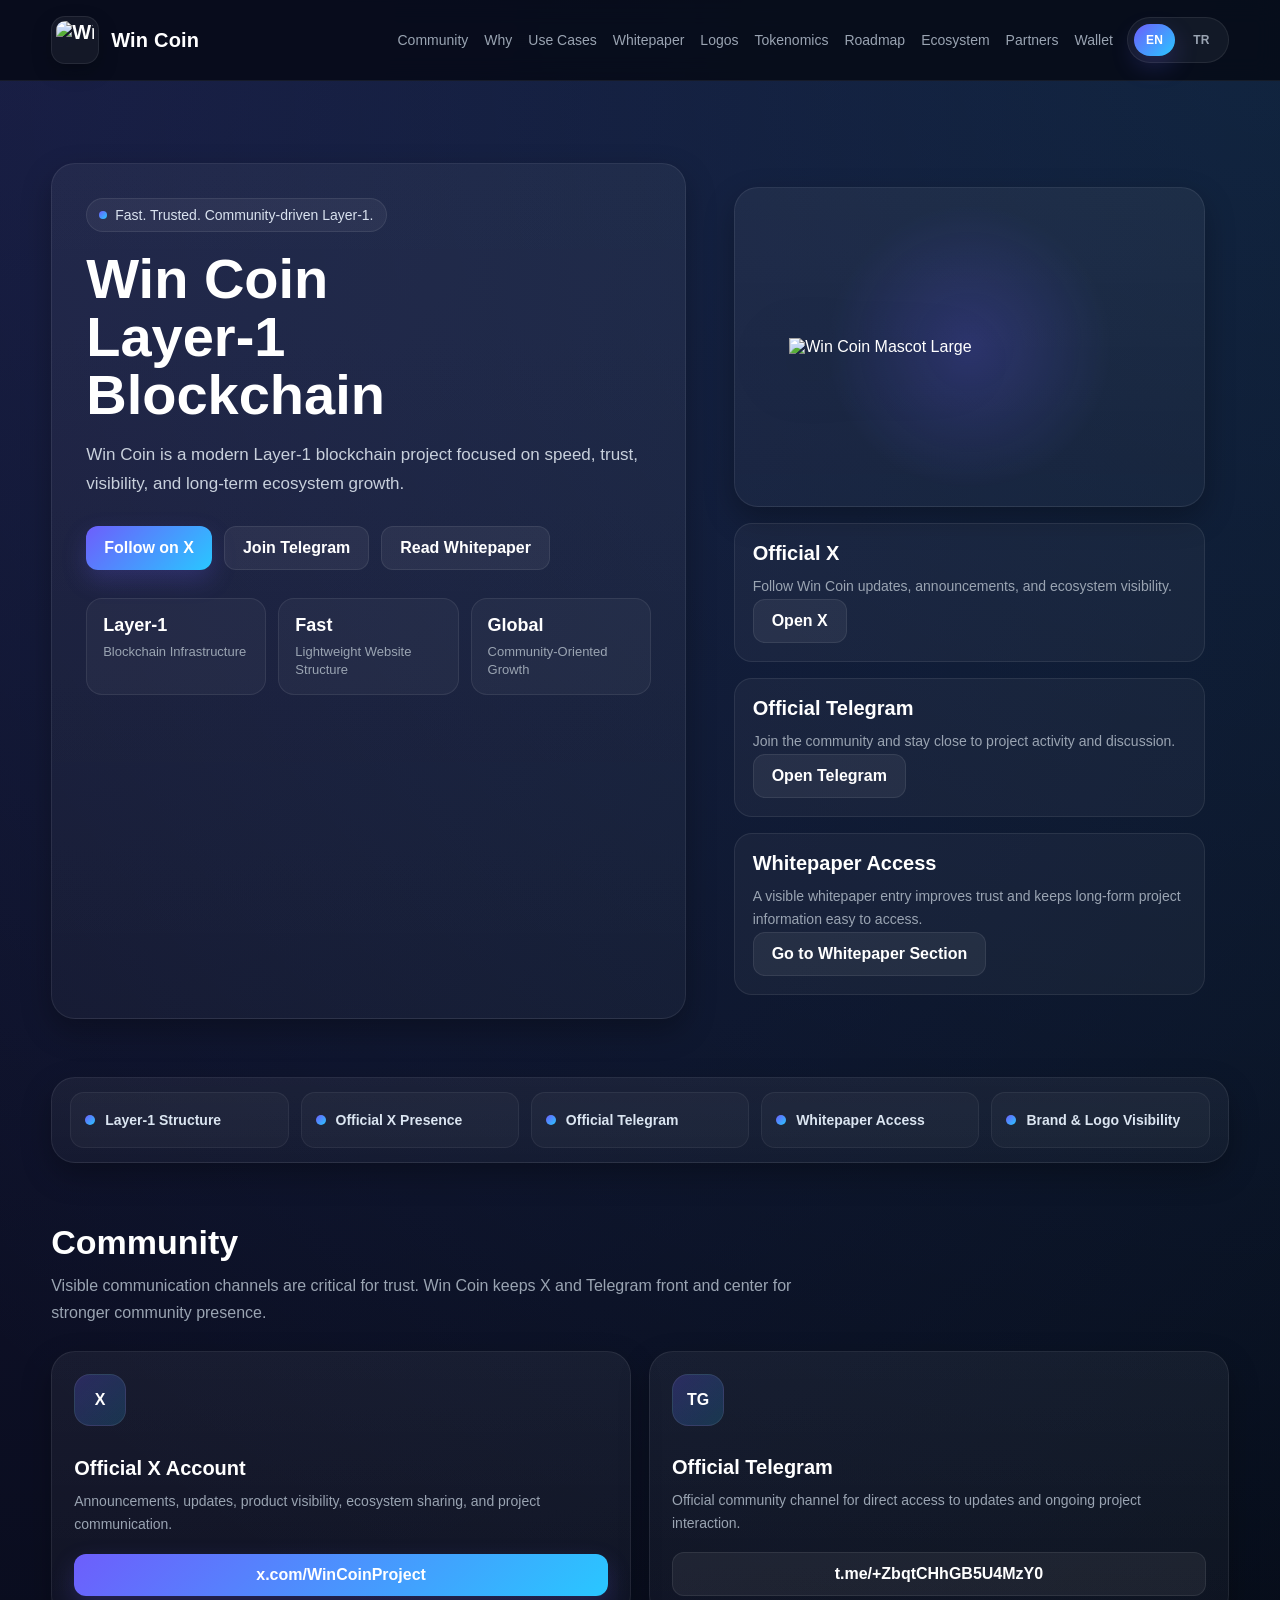
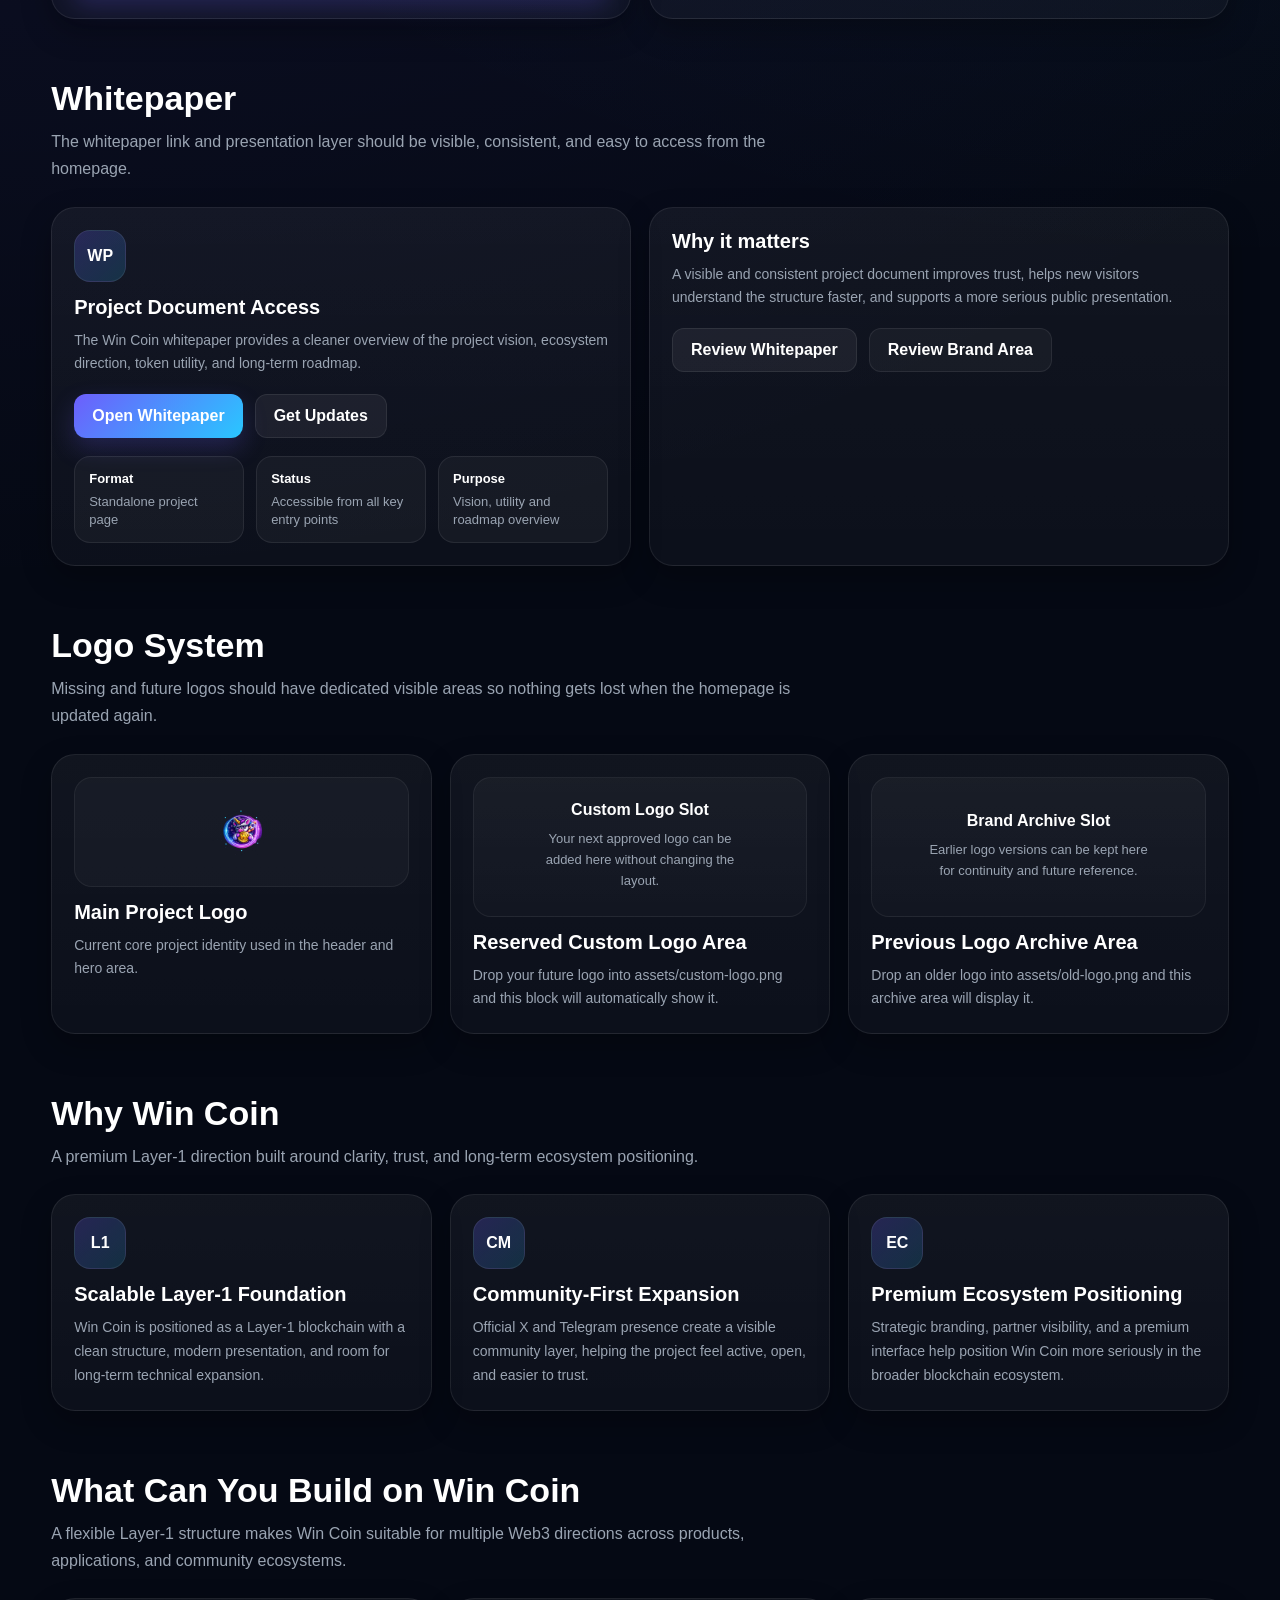
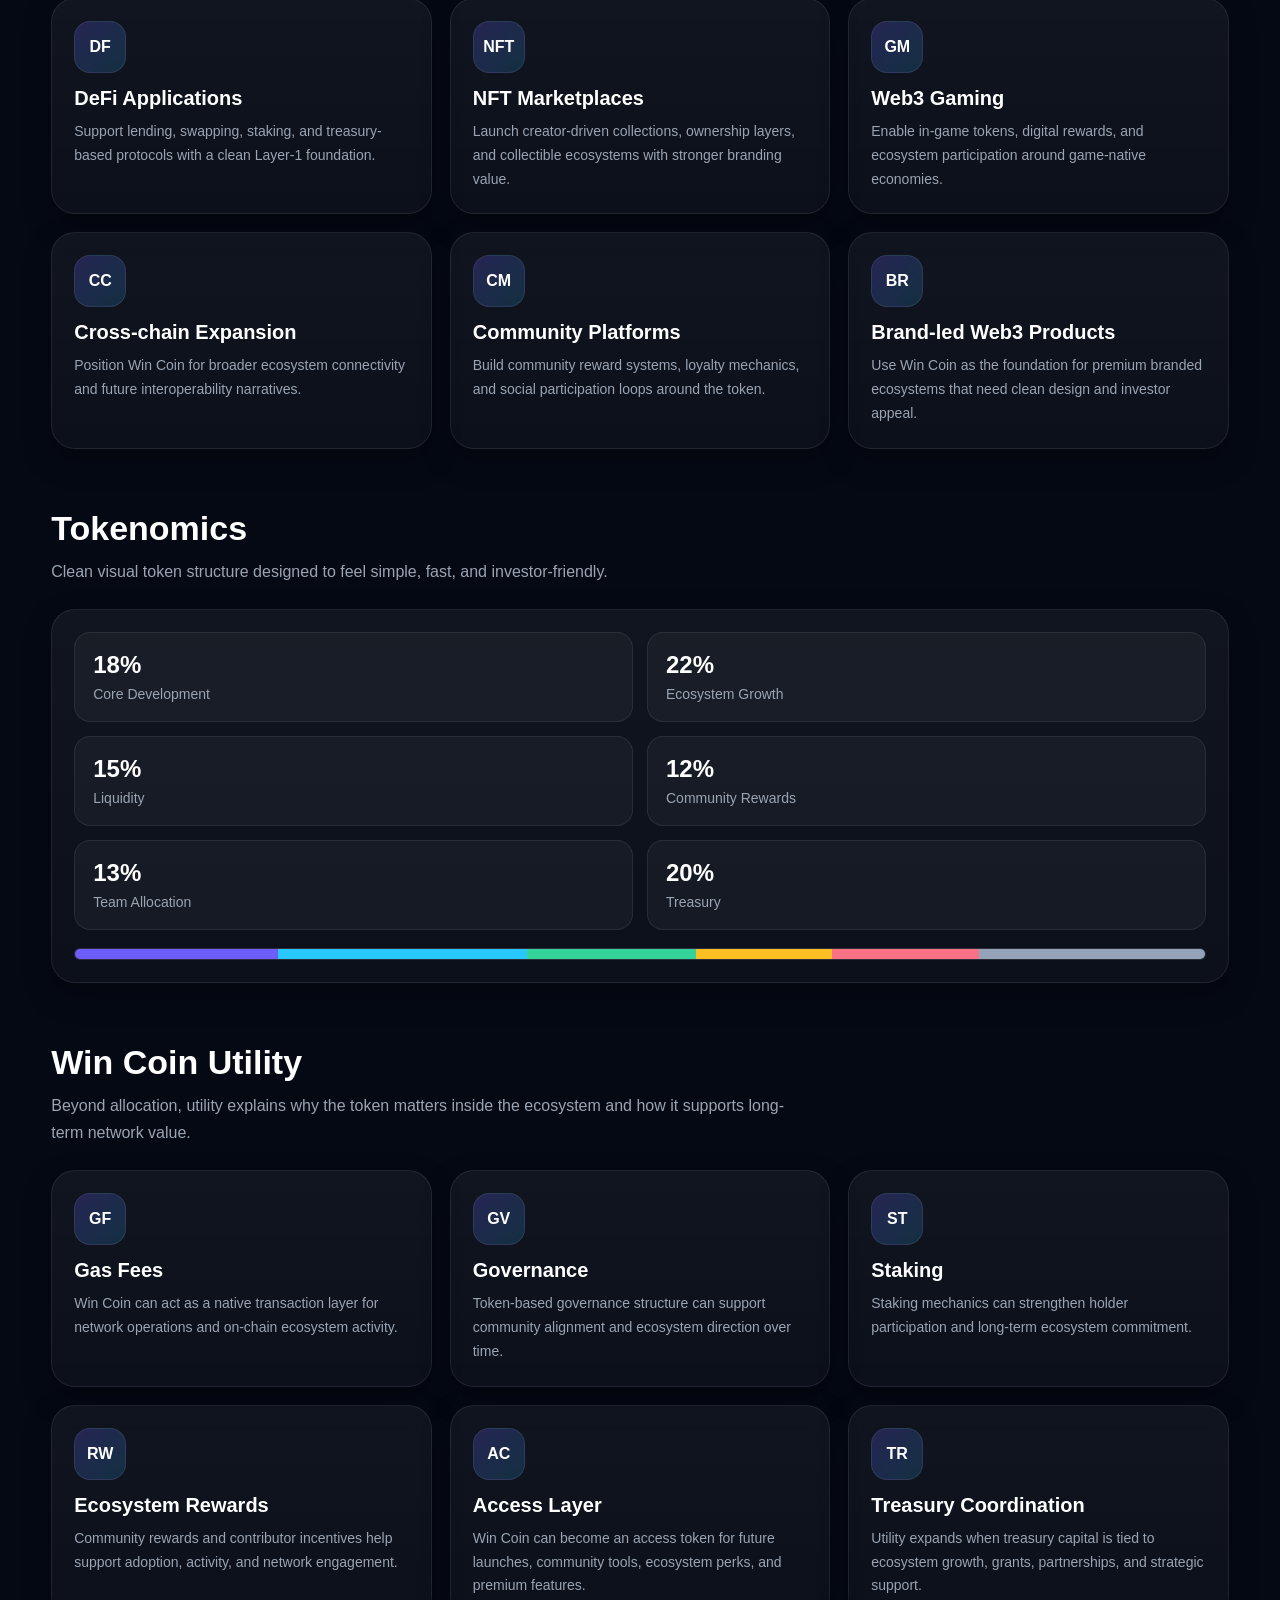
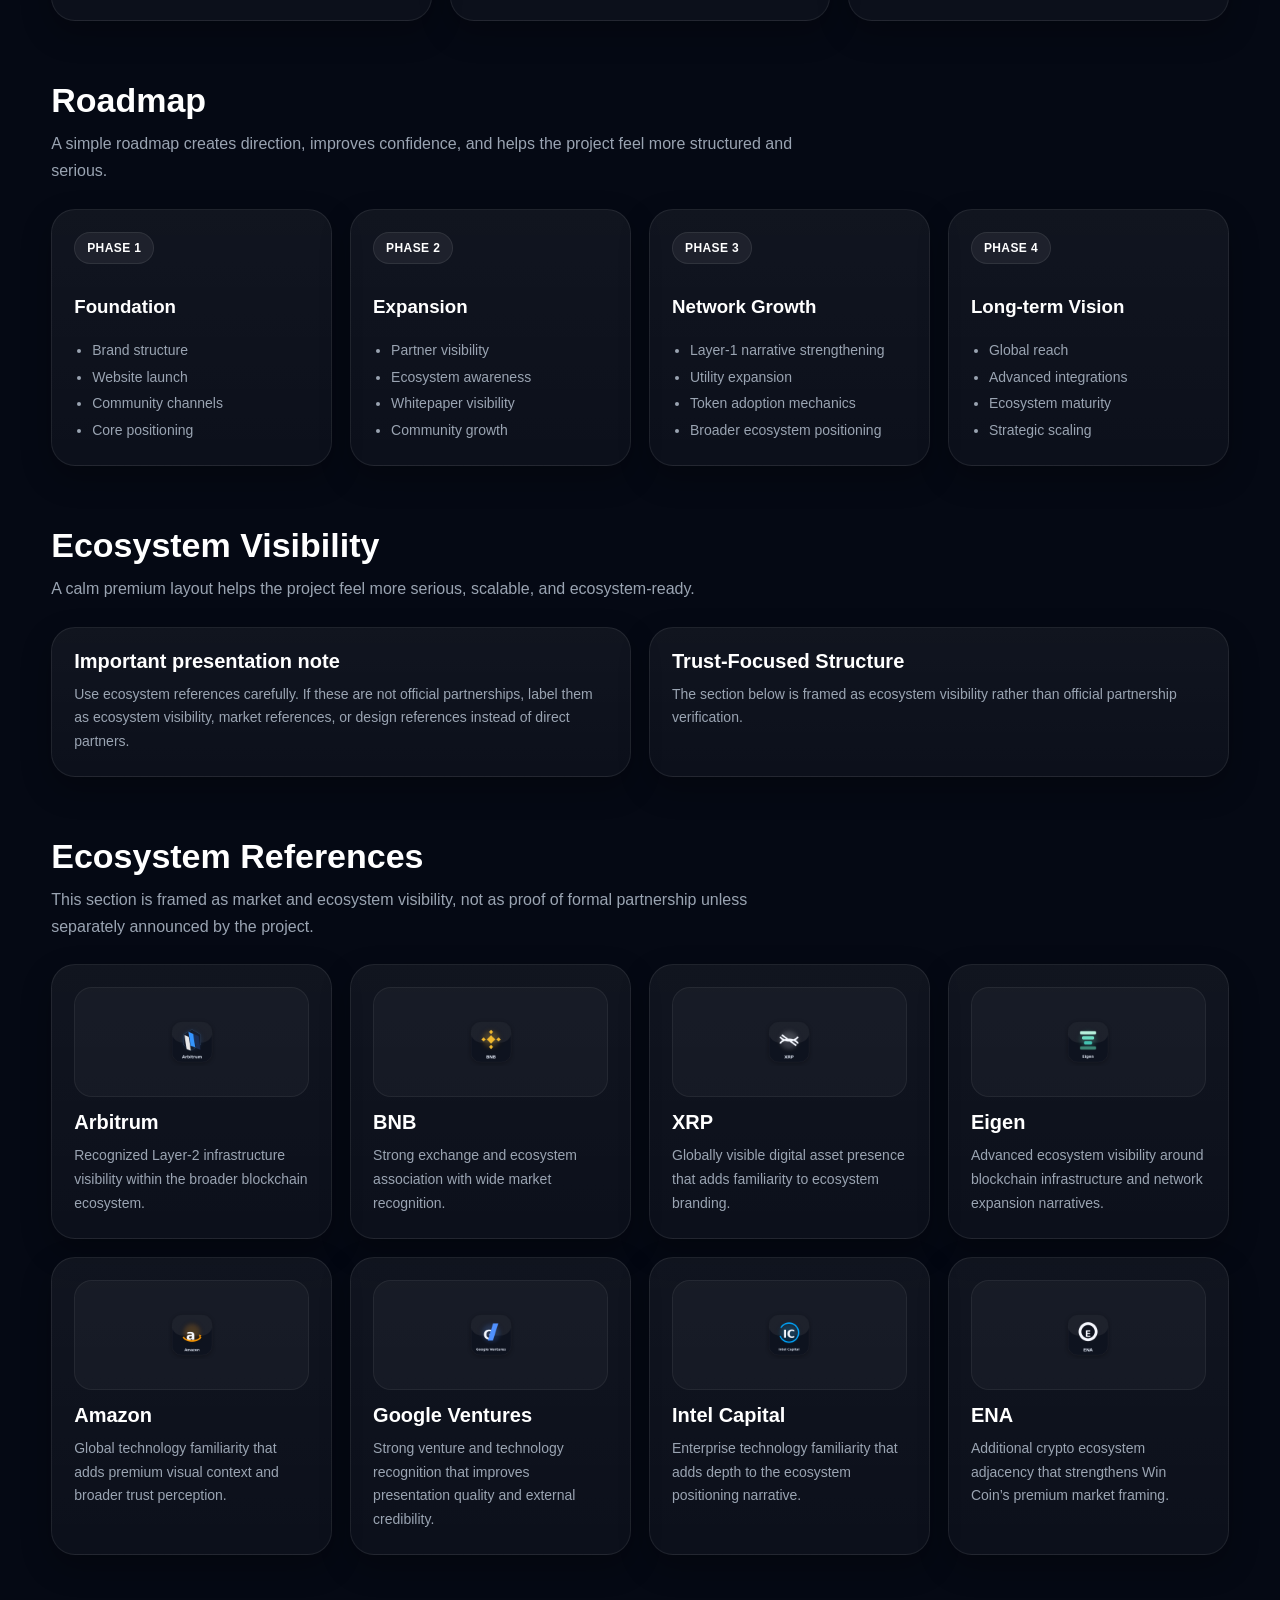
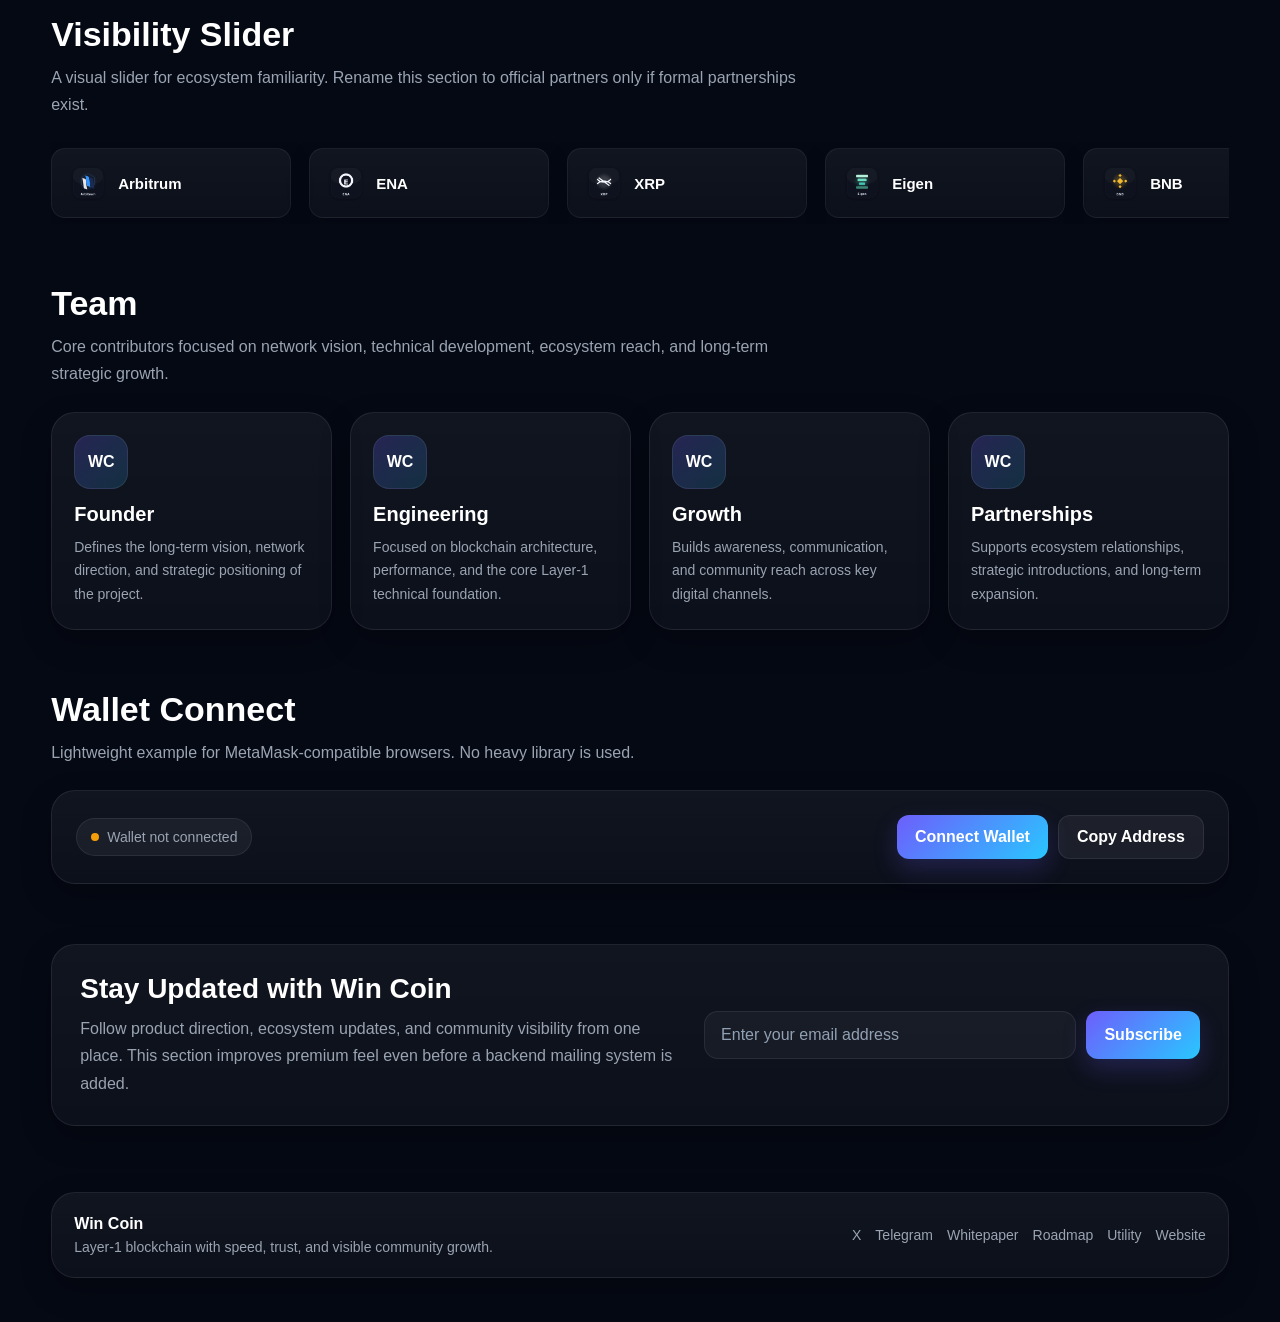
==== commit 477d808d: "Update index.html" ====
--- a/index.html
+++ b/index.html
@@ -502,7 +502,7 @@
   <header class="site-header">
     <div class="container header-inner">
       <a class="logo" href="#top" aria-label="Win Coin homepage">
-        <img src="varliklar/wincoin-maskot.png" alt="Win Coin Mascot">
+        <img src="assets/wincoin-maskot.png" alt="Win Coin Mascot">
         <span>Win Coin</span>
       </a>
 
@@ -583,7 +583,7 @@
 
         <div class="hero-side">
           <div class="hero-mascot-card">
-            <img src="varliklar/wincoin-maskot.png" alt="Win Coin Mascot Large">
+            <img src="assets/wincoin-maskot.png" alt="Win Coin Mascot Large">
           </div>
 
           <div class="hero-panel">
@@ -687,7 +687,7 @@
         <div class="logo-grid">
           <div class="logo-card">
             <div class="logo-frame">
-              <img src="varliklar/wincoin-maskot.png" alt="Win Coin main logo">
+              <img src="assets/wincoin-logo.png" alt="Win Coin main logo">
             </div>
             <h3 data-i18n="logos.mainTitle">Main Project Logo</h3>
             <p data-i18n="logos.mainText">Current core project identity used in the header and hero area.</p>
@@ -695,26 +695,26 @@
 
           <div class="logo-card">
             <div class="logo-frame" id="futureLogoFrame">
-              <img src="varliklar/custom-logo.png" alt="Future custom logo" id="futureLogoImage">
+              <img src="assets/custom-logo.png" alt="Future custom logo" id="futureLogoImage">
             </div>
             <div class="logo-placeholder" id="futureLogoPlaceholder" hidden>
               <strong data-i18n="logos.futurePlaceholderTitle">Custom Logo Slot</strong>
               <span data-i18n="logos.futurePlaceholderText">Your next approved logo can be added here without changing the layout.</span>
             </div>
             <h3 data-i18n="logos.futureTitle">Reserved Custom Logo Area</h3>
-            <p data-i18n="logos.futureText">Drop your future logo into varliklar/custom-logo.png and this block will automatically show it.</p>
+            <p data-i18n="logos.futureText">Drop your future logo into assets/custom-logo.png and this block will automatically show it.</p>
           </div>
 
           <div class="logo-card">
             <div class="logo-frame" id="oldLogoFrame">
-              <img src="varliklar/old-logo.png" alt="Previous project logo" id="oldLogoImage">
+              <img src="assets/old-logo.png" alt="Previous project logo" id="oldLogoImage">
             </div>
             <div class="logo-placeholder" id="oldLogoPlaceholder" hidden>
               <strong data-i18n="logos.oldPlaceholderTitle">Brand Archive Slot</strong>
               <span data-i18n="logos.oldPlaceholderText">Earlier logo versions can be kept here for continuity and future reference.</span>
             </div>
             <h3 data-i18n="logos.oldTitle">Previous Logo Archive Area</h3>
-            <p data-i18n="logos.oldText">Drop an older logo into varliklar/old-logo.png and this archive area will display it.</p>
+            <p data-i18n="logos.oldText">Drop an older logo into assets/old-logo.png and this archive area will display it.</p>
           </div>
         </div>
       </div>
@@ -815,14 +815,14 @@
         <h2 class="section-title" data-i18n="trusted.title">Ecosystem References</h2>
         <p class="section-sub" data-i18n="trusted.sub">This section is framed as market and ecosystem visibility, not as proof of formal partnership unless separately announced by the project.</p>
         <div class="ecosystem-grid">
-          <div class="ecosystem-card"><div class="ecosystem-logo"><img src="varliklar/icons/arbitrum.png" alt="Arbitrum"></div><h3>Arbitrum</h3><p data-i18n="trusted.arbitrum">Recognized Layer-2 infrastructure visibility within the broader blockchain ecosystem.</p></div>
-          <div class="ecosystem-card"><div class="ecosystem-logo"><img src="varliklar/icons/bnb.png" alt="BNB"></div><h3>BNB</h3><p data-i18n="trusted.bnb">Strong exchange and ecosystem association with wide market recognition.</p></div>
-          <div class="ecosystem-card"><div class="ecosystem-logo"><img src="varliklar/icons/xrp.png" alt="XRP"></div><h3>XRP</h3><p data-i18n="trusted.xrp">Globally visible digital asset presence that adds familiarity to ecosystem branding.</p></div>
-          <div class="ecosystem-card"><div class="ecosystem-logo"><img src="varliklar/icons/eigen.png" alt="Eigen"></div><h3>Eigen</h3><p data-i18n="trusted.eigen">Advanced ecosystem visibility around blockchain infrastructure and network expansion narratives.</p></div>
-          <div class="ecosystem-card"><div class="ecosystem-logo"><img src="varliklar/icons/amazon.png" alt="Amazon"></div><h3>Amazon</h3><p data-i18n="trusted.amazon">Global technology familiarity that adds premium visual context and broader trust perception.</p></div>
-          <div class="ecosystem-card"><div class="ecosystem-logo"><img src="varliklar/icons/google-ventures.png" alt="Google Ventures"></div><h3>Google Ventures</h3><p data-i18n="trusted.gv">Strong venture and technology recognition that improves presentation quality and external credibility.</p></div>
-          <div class="ecosystem-card"><div class="ecosystem-logo"><img src="varliklar/icons/intel-capital.png" alt="Intel Capital"></div><h3>Intel Capital</h3><p data-i18n="trusted.intel">Enterprise technology familiarity that adds depth to the ecosystem positioning narrative.</p></div>
-          <div class="ecosystem-card"><div class="ecosystem-logo"><img src="varliklar/icons/ena.png" alt="ENA"></div><h3>ENA</h3><p data-i18n="trusted.ena">Additional crypto ecosystem adjacency that strengthens Win Coin’s premium market framing.</p></div>
+          <div class="ecosystem-card"><div class="ecosystem-logo"><img src="assets/icons/arbitrum.png" alt="Arbitrum"></div><h3>Arbitrum</h3><p data-i18n="trusted.arbitrum">Recognized Layer-2 infrastructure visibility within the broader blockchain ecosystem.</p></div>
+          <div class="ecosystem-card"><div class="ecosystem-logo"><img src="assets/icons/bnb.png" alt="BNB"></div><h3>BNB</h3><p data-i18n="trusted.bnb">Strong exchange and ecosystem association with wide market recognition.</p></div>
+          <div class="ecosystem-card"><div class="ecosystem-logo"><img src="assets/icons/xrp.png" alt="XRP"></div><h3>XRP</h3><p data-i18n="trusted.xrp">Globally visible digital asset presence that adds familiarity to ecosystem branding.</p></div>
+          <div class="ecosystem-card"><div class="ecosystem-logo"><img src="assets/icons/eigen.png" alt="Eigen"></div><h3>Eigen</h3><p data-i18n="trusted.eigen">Advanced ecosystem visibility around blockchain infrastructure and network expansion narratives.</p></div>
+          <div class="ecosystem-card"><div class="ecosystem-logo"><img src="assets/icons/amazon.png" alt="Amazon"></div><h3>Amazon</h3><p data-i18n="trusted.amazon">Global technology familiarity that adds premium visual context and broader trust perception.</p></div>
+          <div class="ecosystem-card"><div class="ecosystem-logo"><img src="assets/icons/google-ventures.png" alt="Google Ventures"></div><h3>Google Ventures</h3><p data-i18n="trusted.gv">Strong venture and technology recognition that improves presentation quality and external credibility.</p></div>
+          <div class="ecosystem-card"><div class="ecosystem-logo"><img src="assets/icons/intel-capital.png" alt="Intel Capital"></div><h3>Intel Capital</h3><p data-i18n="trusted.intel">Enterprise technology familiarity that adds depth to the ecosystem positioning narrative.</p></div>
+          <div class="ecosystem-card"><div class="ecosystem-logo"><img src="assets/icons/ena.png" alt="ENA"></div><h3>ENA</h3><p data-i18n="trusted.ena">Additional crypto ecosystem adjacency that strengthens Win Coin’s premium market framing.</p></div>
         </div>
       </div>
     </section>
@@ -833,22 +833,23 @@
         <p class="section-sub" data-i18n="partners.sub">A visual slider for ecosystem familiarity. Rename this section to official partners only if formal partnerships exist.</p>
         <div class="partner-slider">
           <div class="partner-track">
-            <div class="partner"><img src="varliklar/icons/arbitrum.png" alt="Arbitrum">Arbitrum</div>
-            <div class="partner"><img src="varliklar/icons/ena.png" alt="ENA">ENA</div>
-            <div class="partner"><img src="varliklar/icons/xrp.png" alt="XRP">XRP</div>
-            <div class="partner"><img src="varliklar/icons/eigen.png" alt="Eigen">Eigen</div>
-            <div class="partner"><img src="varliklar/icons/bnb.png" alt="BNB">BNB</div>
-            <div class="partner"><img src="varliklar/icons/amazon.png" alt="Amazon">Amazon</div>
-            <div class="partner"><img src="varliklar/icons/google-ventures.png" alt="Google Ventures">Google Ventures</div>
-            <div class="partner"><img src="varliklar/icons/intel-capital.png" alt="Intel Capital">Intel Capital</div>
-            <div class="partner"><img src="varliklar/icons/arbitrum.png" alt="Arbitrum">Arbitrum</div>
-            <div class="partner"><img src="varliklar/icons/ena.png" alt="ENA">ENA</div>
-            <div class="partner"><img src="varliklar/icons/xrp.png" alt="XRP">XRP</div>
-            <div class="partner"><img src="varliklar/icons/eigen.png" alt="Eigen">Eigen</div>
-            <div class="partner"><img src="varliklar/icons/bnb.png" alt="BNB">BNB</div>
-            <div class="partner"><img src="varliklar/icons/amazon.png" alt="Amazon">Amazon</div>
-            <div class="partner"><img src="varliklar/icons/google-ventures.png" alt="Google Ventures">Google Ventures</div>
-            <div class="partner"><img src="varliklar/icons/intel-capital.png" alt="Intel Capital">Intel Capital</div>
+            <div class="partner"><img src="assets/icons/arbitrum.png" alt="Arbitrum">Arbitrum</div>
+            <div class="partner"><img src="assets/icons/ena.png" alt="ENA">ENA</div>
+            <div class="partner"><img src="assets/icons/xrp.png" alt="XRP">XRP</div>
+            <div class="partner"><img src="assets/icons/eigen.png" alt="Eigen">Eigen</div>
+            <div class="partner"><img src="assets/icons/bnb.png" alt="BNB">BNB</div>
+            <div class="partner"><img src="assets/icons/amazon.png" alt="Amazon">Amazon</div>
+            <div class="partner"><img src="assets/icons/google-ventures.png" alt="Google Ventures">Google Ventures</div>
+            <div class="partner"><img src="assets/icons/intel-capital.png" alt="Intel Capital">Intel Capital</div>
+
+            <div class="partner"><img src="assets/icons/arbitrum.png" alt="Arbitrum">Arbitrum</div>
+            <div class="partner"><img src="assets/icons/ena.png" alt="ENA">ENA</div>
+            <div class="partner"><img src="assets/icons/xrp.png" alt="XRP">XRP</div>
+            <div class="partner"><img src="assets/icons/eigen.png" alt="Eigen">Eigen</div>
+            <div class="partner"><img src="assets/icons/bnb.png" alt="BNB">BNB</div>
+            <div class="partner"><img src="assets/icons/amazon.png" alt="Amazon">Amazon</div>
+            <div class="partner"><img src="assets/icons/google-ventures.png" alt="Google Ventures">Google Ventures</div>
+            <div class="partner"><img src="assets/icons/intel-capital.png" alt="Intel Capital">Intel Capital</div>
           </div>
         </div>
       </div>
@@ -1016,11 +1017,11 @@
         "logos.futurePlaceholderTitle":"Custom Logo Slot",
         "logos.futurePlaceholderText":"Your next approved logo can be added here without changing the layout.",
         "logos.futureTitle":"Reserved Custom Logo Area",
-        "logos.futureText":"Drop your future logo into varliklar/custom-logo.png and this block will automatically show it.",
+        "logos.futureText":"Drop your future logo into assets/custom-logo.png and this block will automatically show it.",
         "logos.oldPlaceholderTitle":"Brand Archive Slot",
         "logos.oldPlaceholderText":"Earlier logo versions can be kept here for continuity and future reference.",
         "logos.oldTitle":"Previous Logo Archive Area",
-        "logos.oldText":"Drop an older logo into varliklar/old-logo.png and this archive area will display it.",
+        "logos.oldText":"Drop an older logo into assets/old-logo.png and this archive area will display it.",
         "why.title":"Why Win Coin",
         "why.sub":"A premium Layer-1 direction built around clarity, trust, and long-term ecosystem positioning.",
         "why.card1Title":"Scalable Layer-1 Foundation",
@@ -1208,11 +1209,11 @@
         "logos.futurePlaceholderTitle":"Özel Logo Alanı",
         "logos.futurePlaceholderText":"Onaylanan bir sonraki logonuz, tasarımı bozmadan buraya eklenebilir.",
         "logos.futureTitle":"Ayrılmış Özel Logo Alanı",
-        "logos.futureText":"Gelecekteki logonuzu varliklar/custom-logo.png içine koyun; bu alan otomatik gösterecektir.",
+        "logos.futureText":"Gelecekteki logonuzu assets/custom-logo.png içine koyun; bu alan otomatik gösterecektir.",
         "logos.oldPlaceholderTitle":"Marka Arşiv Alanı",
         "logos.oldPlaceholderText":"Önceki logo versiyonları süreklilik ve referans için burada saklanabilir.",
         "logos.oldTitle":"Önceki Logo Arşiv Alanı",
-        "logos.oldText":"Eski logonuzu varliklar/old-logo.png içine koyun; bu arşiv alanı gösterecektir.",
+        "logos.oldText":"Eski logonuzu assets/old-logo.png içine koyun; bu arşiv alanı gösterecektir.",
         "why.title":"Neden Win Coin",
         "why.sub":"Netlik, güven ve uzun vadeli ekosistem konumlandırması etrafında kurulan premium bir Layer-1 yaklaşımı.",
         "why.card1Title":"Ölçeklenebilir Layer-1 Temeli",
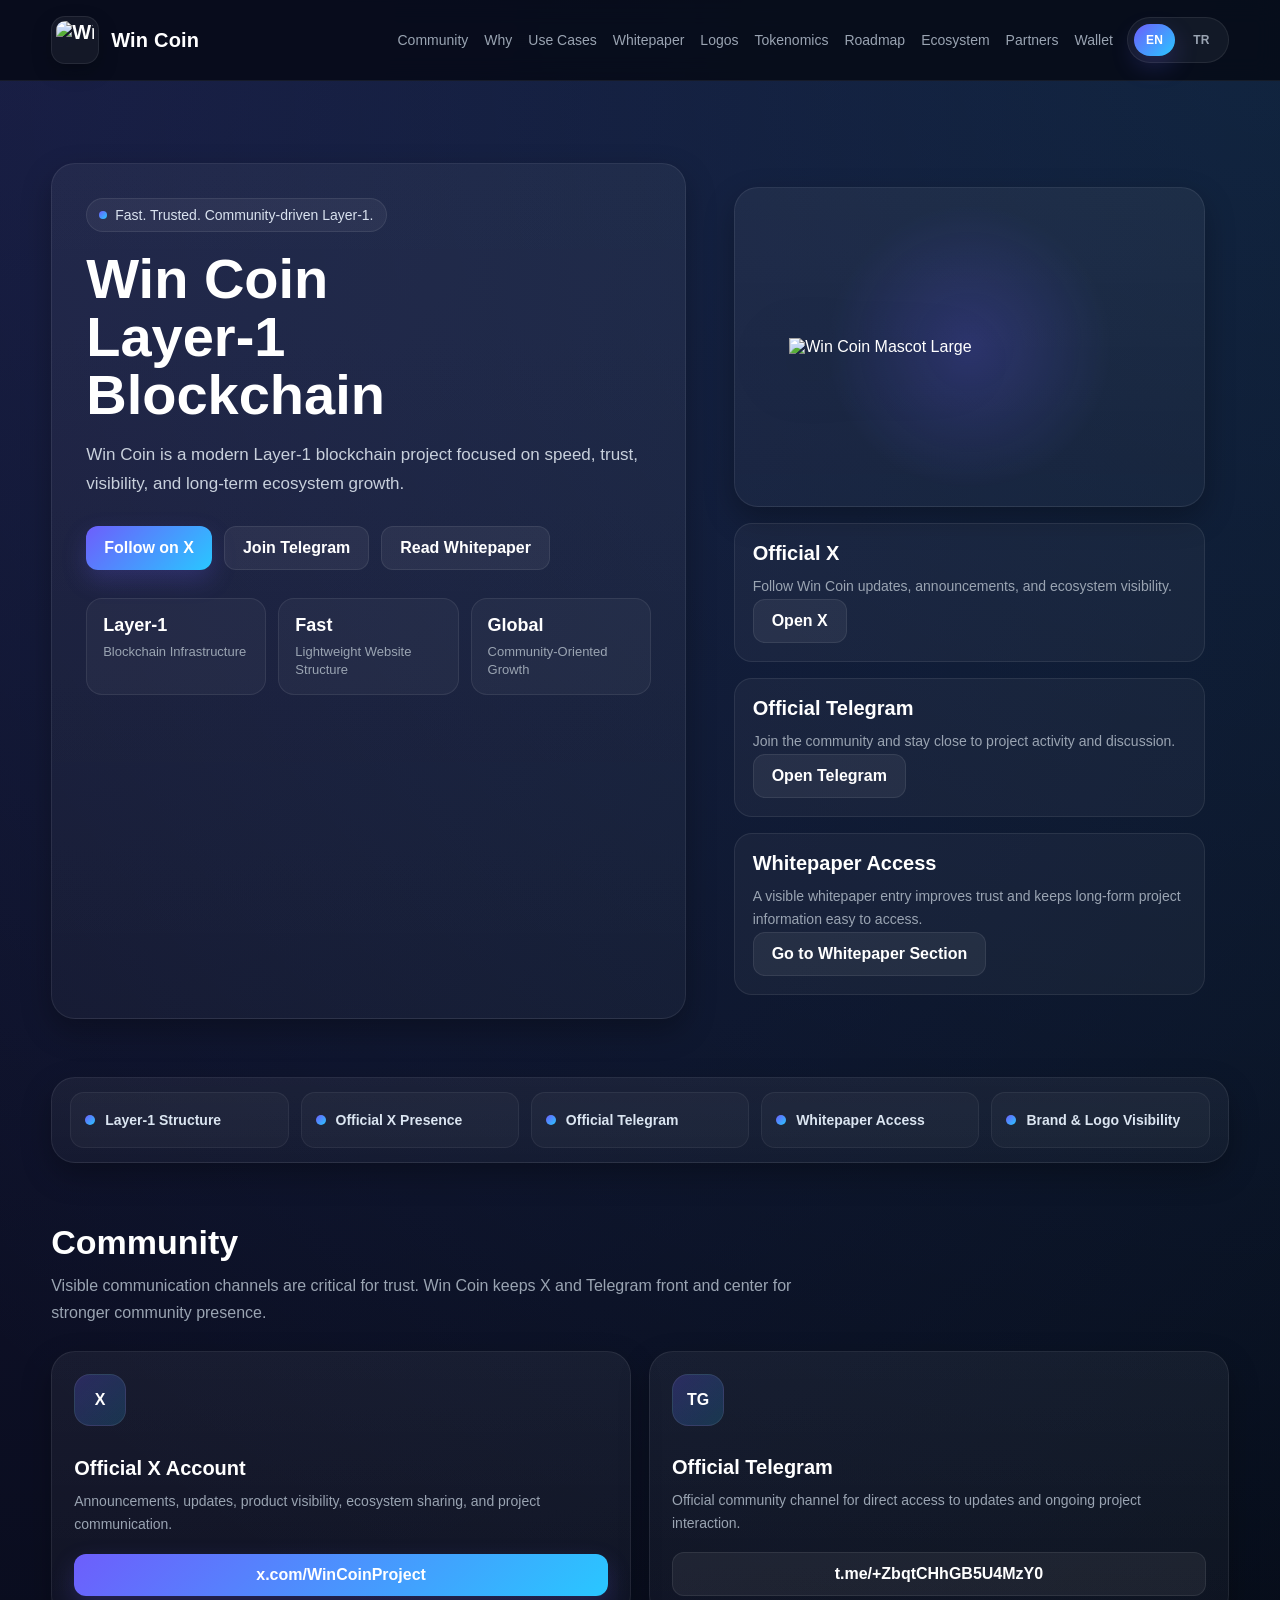
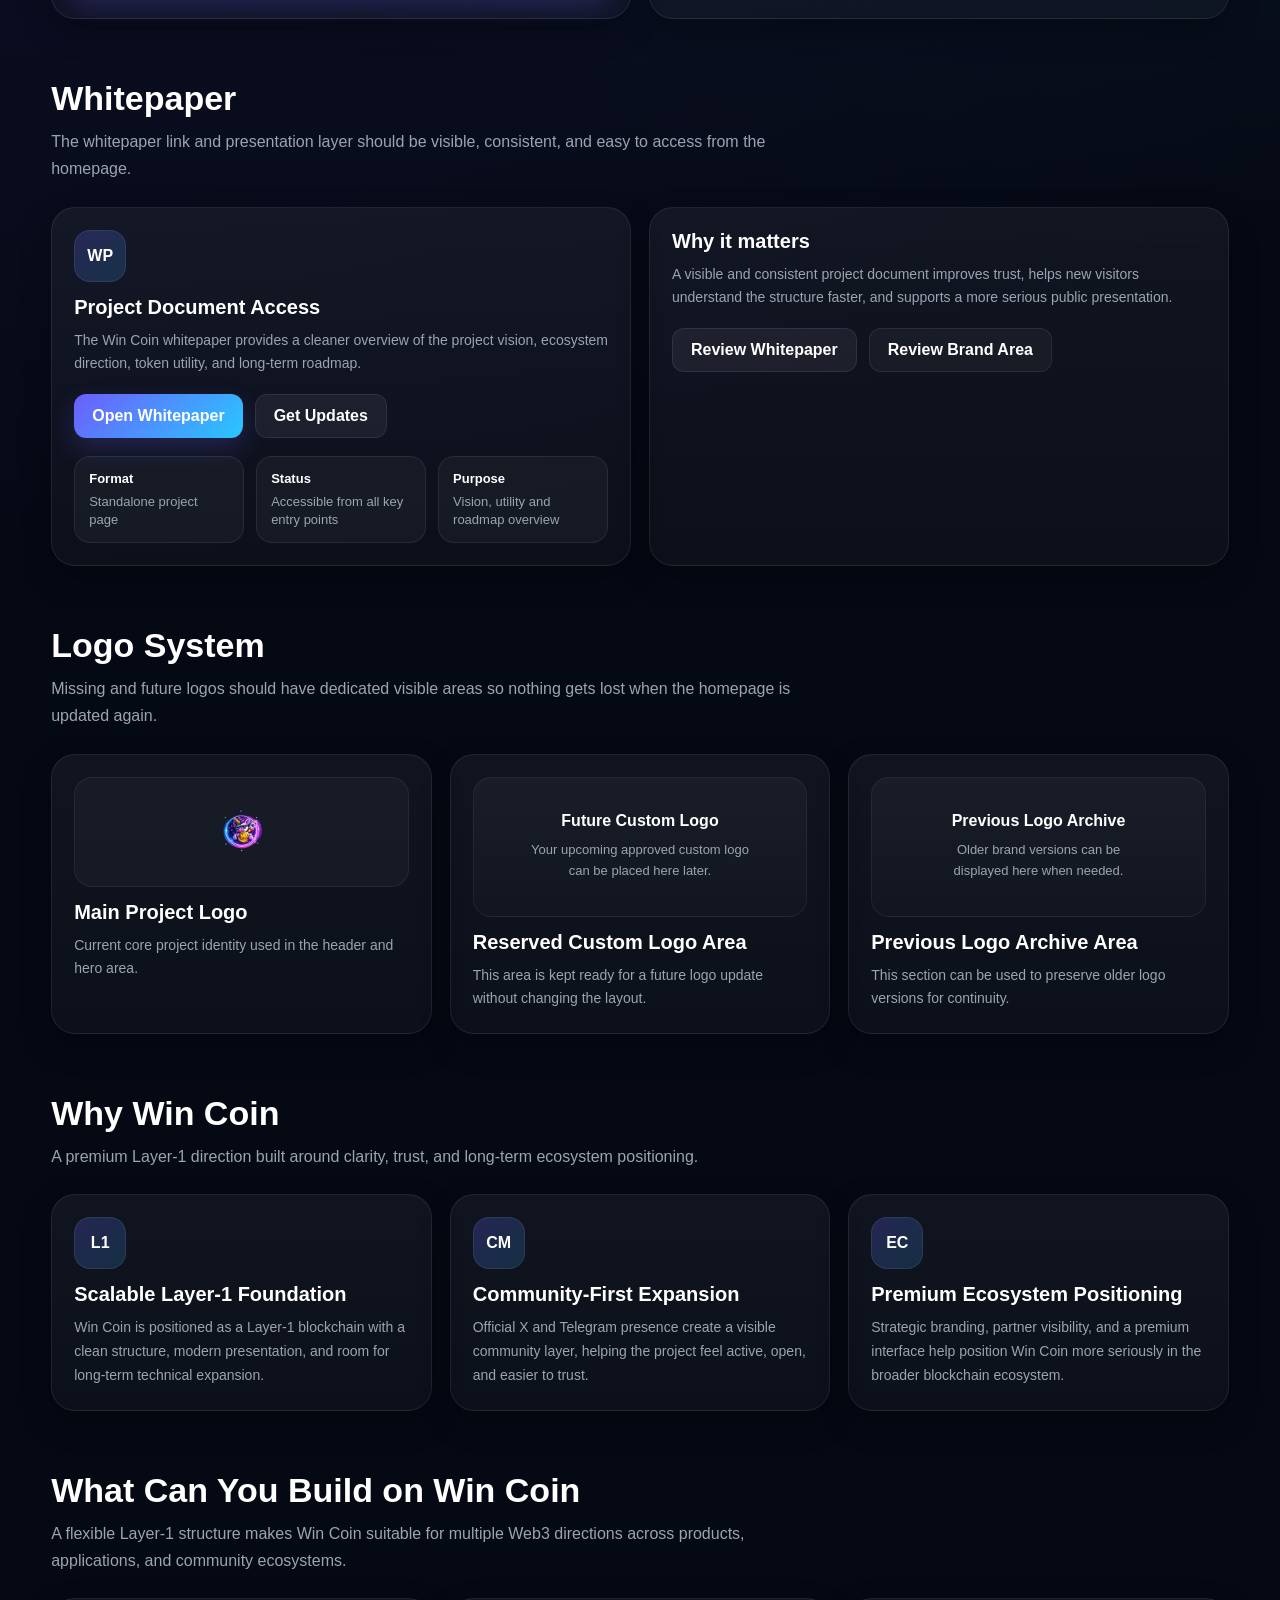
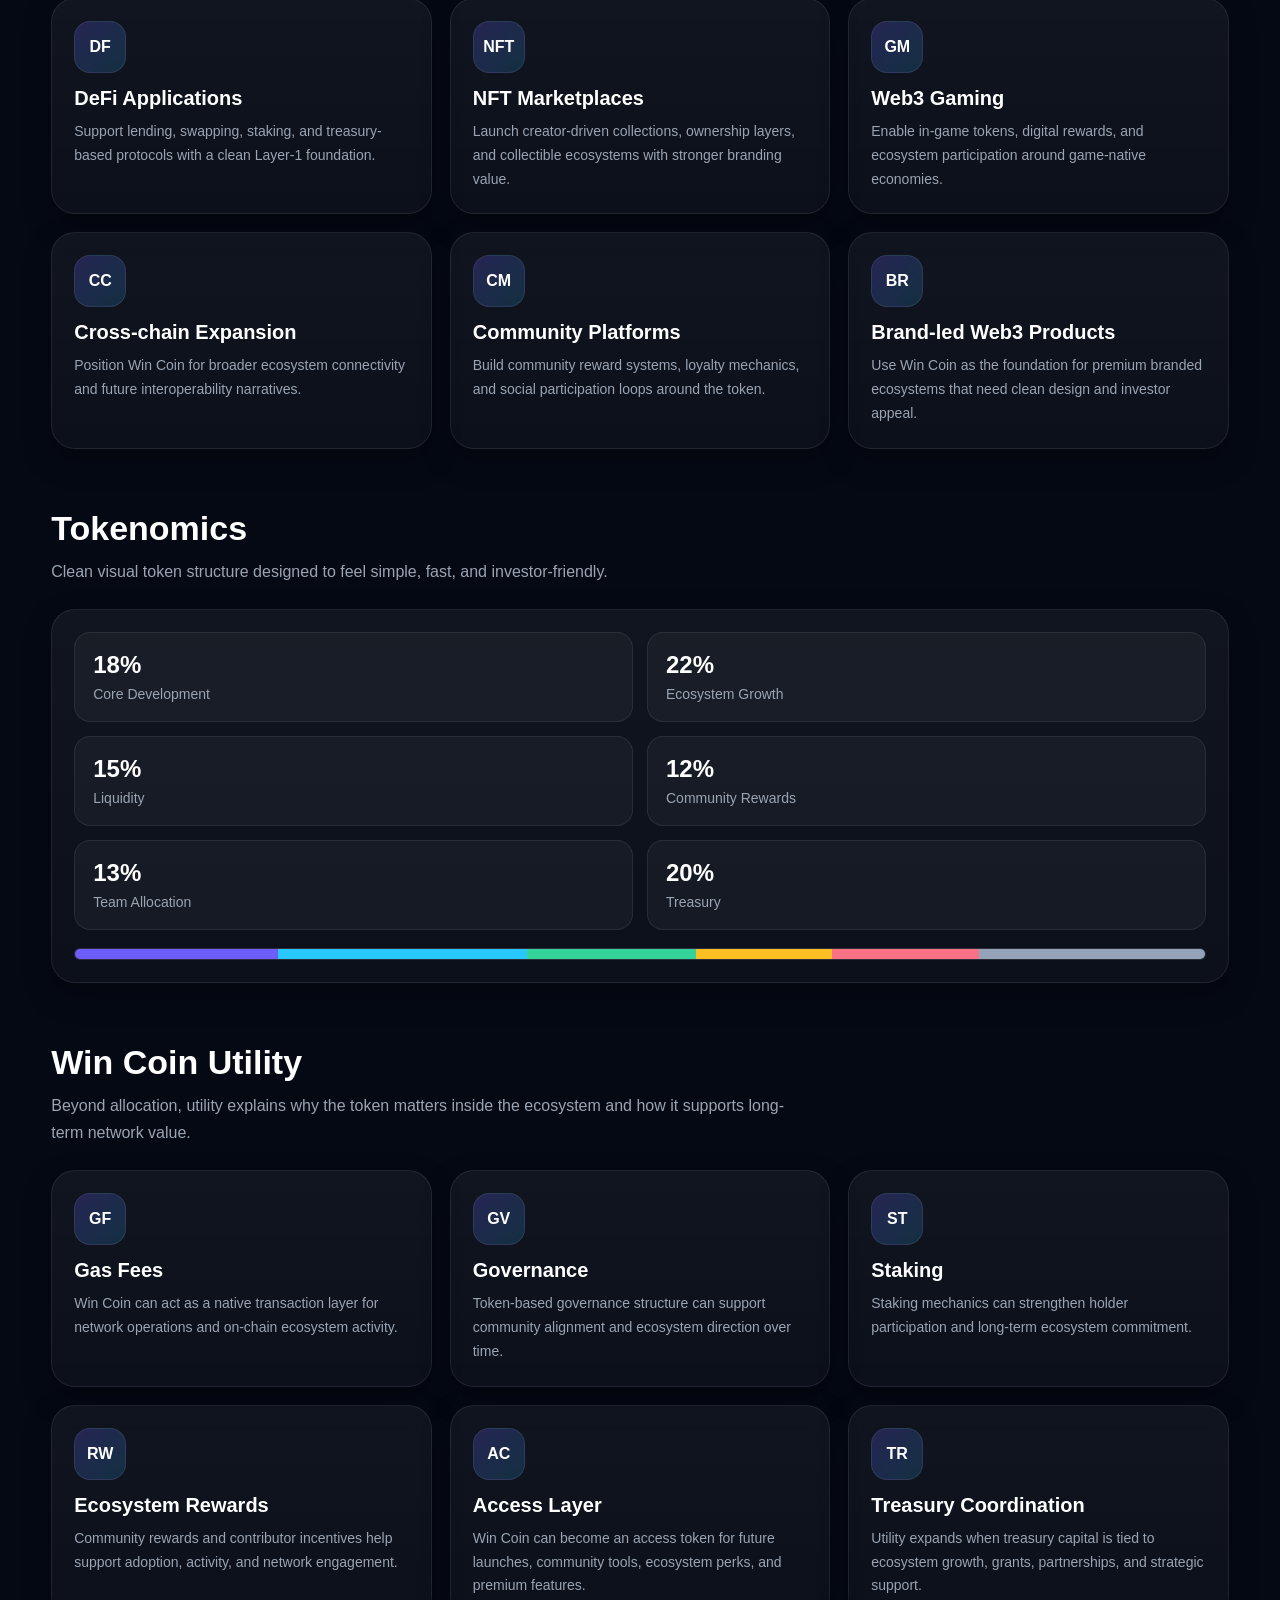
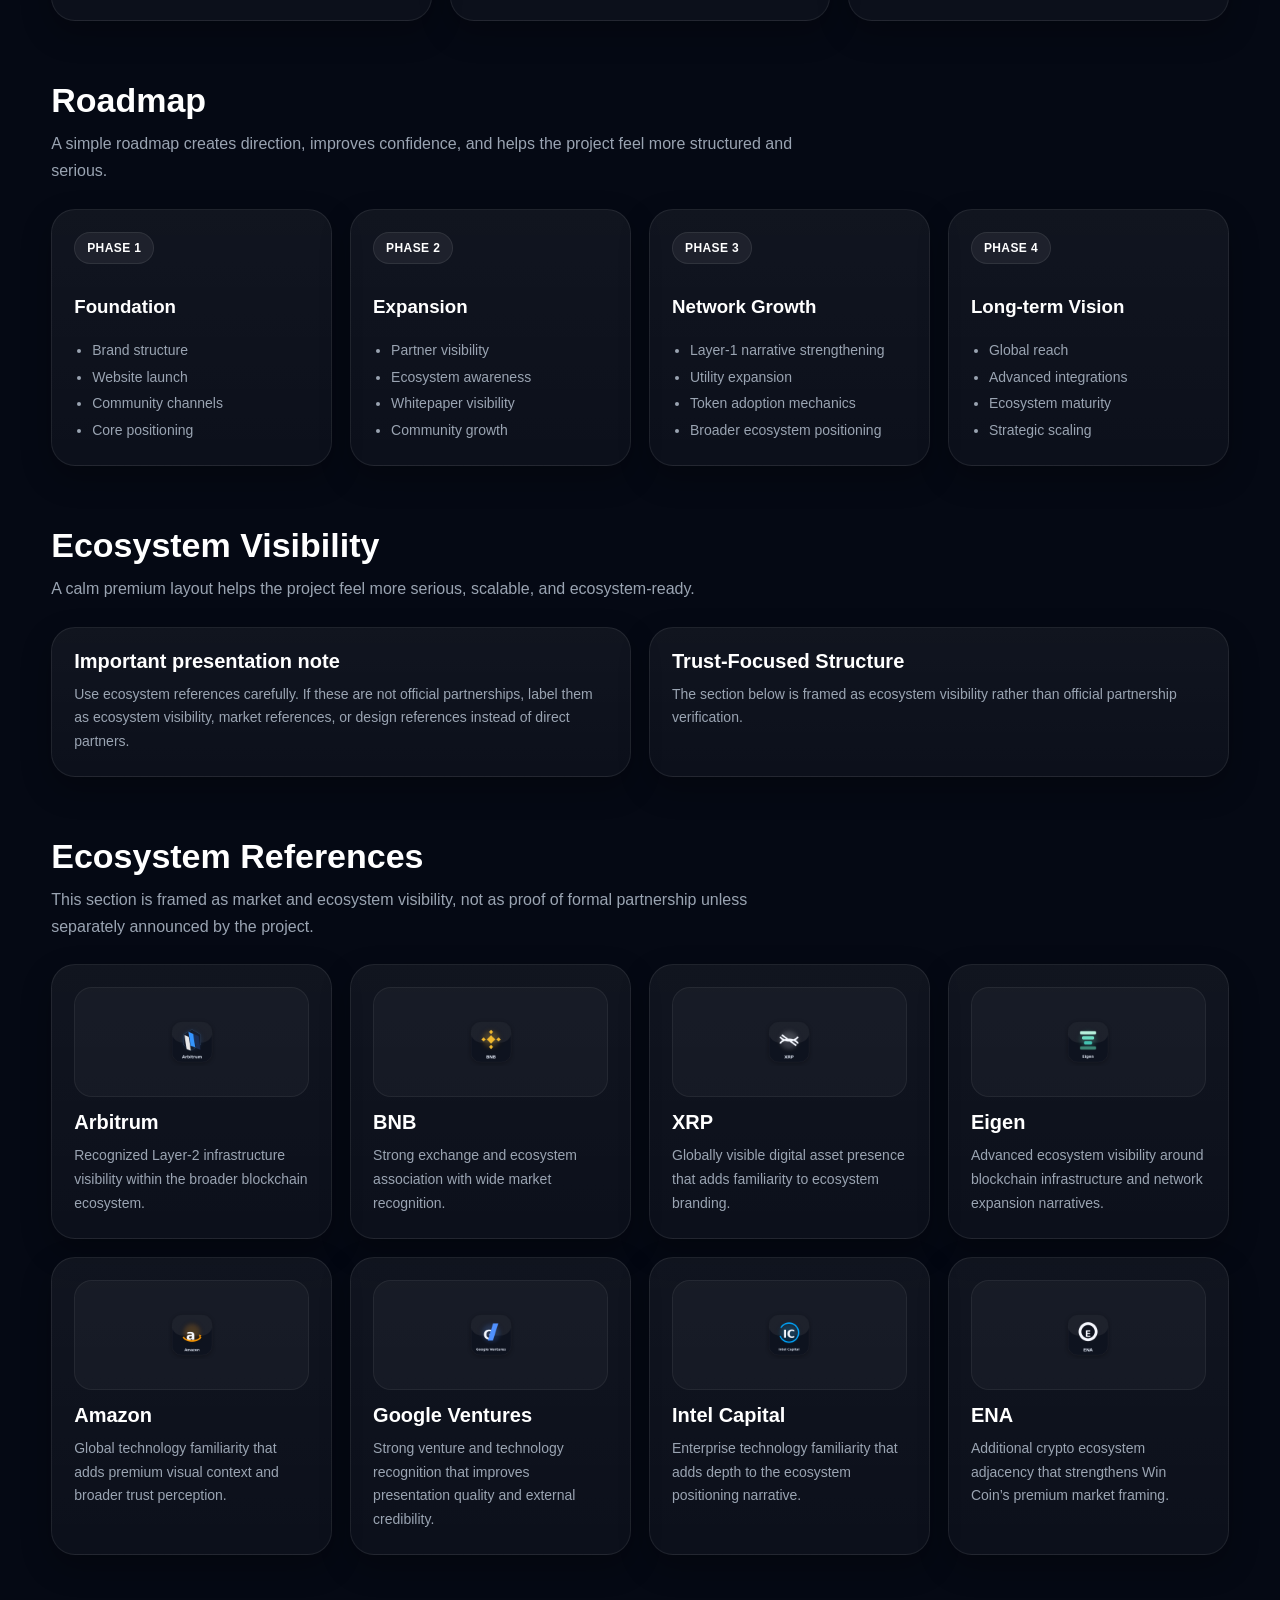
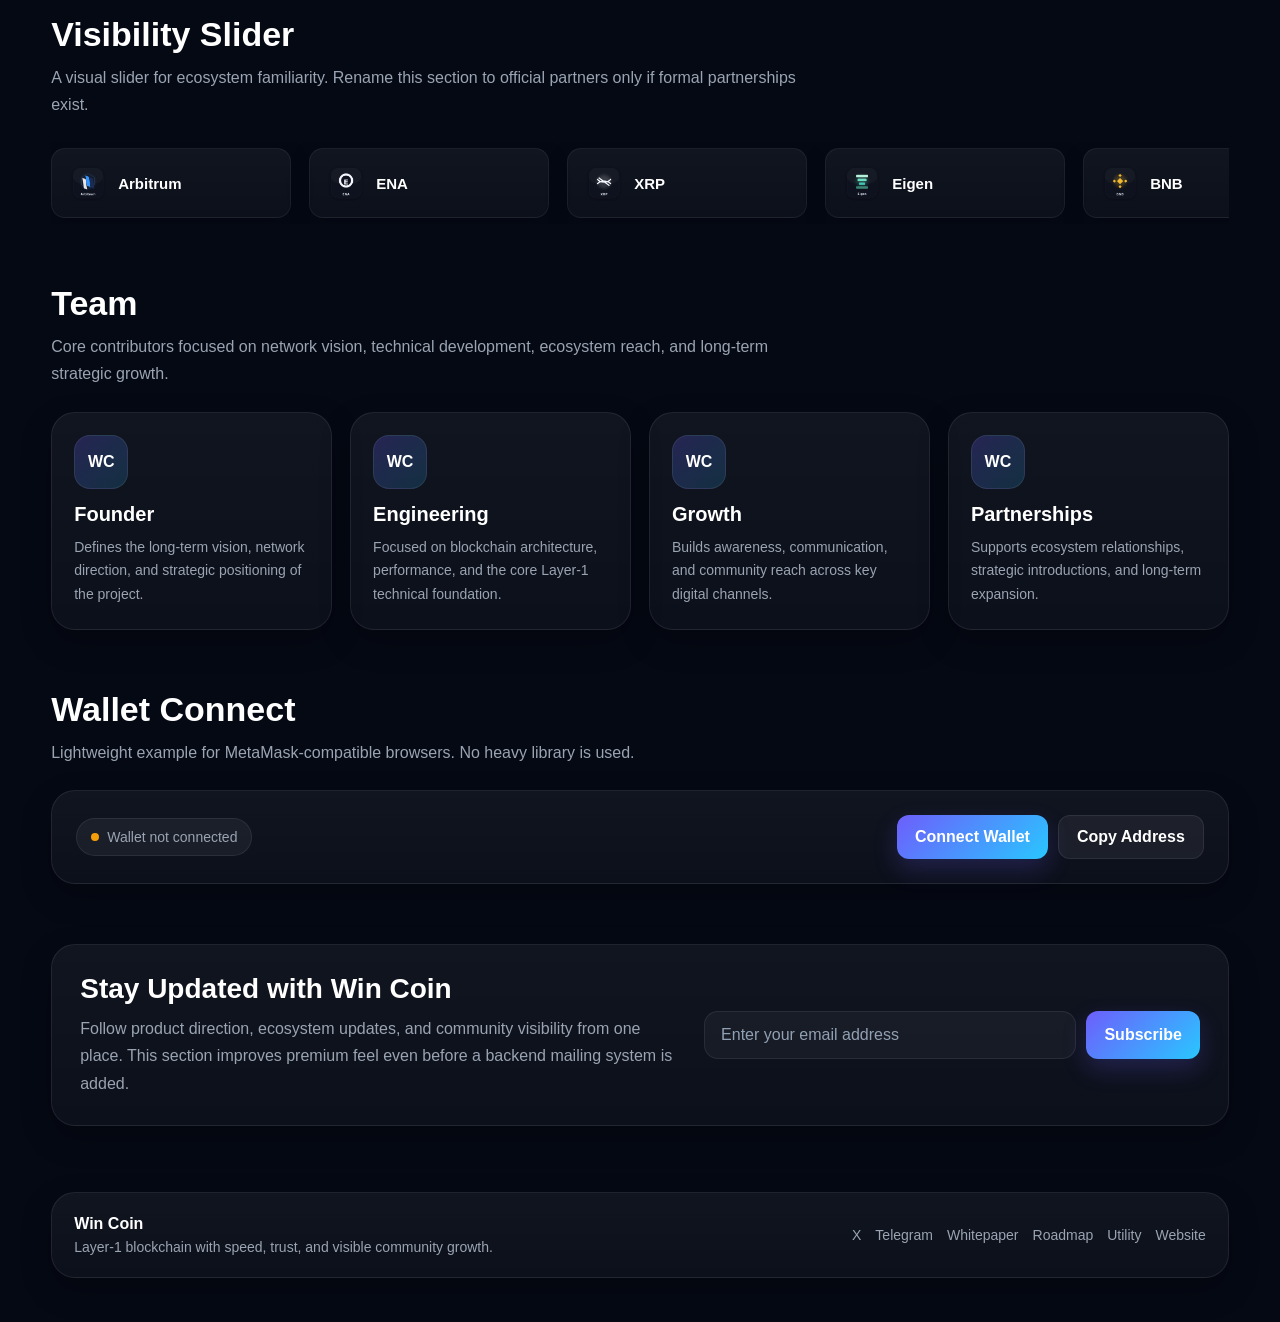
==== commit 5723b10d: "Update index.html" ====
--- a/index.html
+++ b/index.html
@@ -682,7 +682,9 @@
     <section id="logo-system">
       <div class="container">
         <h2 class="section-title" data-i18n="logos.title">Logo System</h2>
-        <p class="section-sub" data-i18n="logos.sub">Missing and future logos should have dedicated visible areas so nothing gets lost when the homepage is updated again.</p>
+        <p class="section-sub" data-i18n="logos.sub">
+          Missing and future logos should have dedicated visible areas so nothing gets lost when the homepage is updated again.
+        </p>
 
         <div class="logo-grid">
           <div class="logo-card">
@@ -690,31 +692,31 @@
               <img src="assets/wincoin-logo.png" alt="Win Coin main logo">
             </div>
             <h3 data-i18n="logos.mainTitle">Main Project Logo</h3>
-            <p data-i18n="logos.mainText">Current core project identity used in the header and hero area.</p>
+            <p data-i18n="logos.mainText">
+              Current core project identity used in the header and hero area.
+            </p>
           </div>
 
           <div class="logo-card">
-            <div class="logo-frame" id="futureLogoFrame">
-              <img src="assets/custom-logo.png" alt="Future custom logo" id="futureLogoImage">
-            </div>
-            <div class="logo-placeholder" id="futureLogoPlaceholder" hidden>
-              <strong data-i18n="logos.futurePlaceholderTitle">Custom Logo Slot</strong>
-              <span data-i18n="logos.futurePlaceholderText">Your next approved logo can be added here without changing the layout.</span>
+            <div class="logo-placeholder">
+              <strong data-i18n="logos.futurePlaceholderTitle">Future Custom Logo</strong>
+              <span data-i18n="logos.futurePlaceholderText">Your upcoming approved custom logo can be placed here later.</span>
             </div>
             <h3 data-i18n="logos.futureTitle">Reserved Custom Logo Area</h3>
-            <p data-i18n="logos.futureText">Drop your future logo into assets/custom-logo.png and this block will automatically show it.</p>
+            <p data-i18n="logos.futureText">
+              This area is kept ready for a future logo update without changing the layout.
+            </p>
           </div>
 
           <div class="logo-card">
-            <div class="logo-frame" id="oldLogoFrame">
-              <img src="assets/old-logo.png" alt="Previous project logo" id="oldLogoImage">
-            </div>
-            <div class="logo-placeholder" id="oldLogoPlaceholder" hidden>
-              <strong data-i18n="logos.oldPlaceholderTitle">Brand Archive Slot</strong>
-              <span data-i18n="logos.oldPlaceholderText">Earlier logo versions can be kept here for continuity and future reference.</span>
+            <div class="logo-placeholder">
+              <strong data-i18n="logos.oldPlaceholderTitle">Previous Logo Archive</strong>
+              <span data-i18n="logos.oldPlaceholderText">Older brand versions can be displayed here when needed.</span>
             </div>
             <h3 data-i18n="logos.oldTitle">Previous Logo Archive Area</h3>
-            <p data-i18n="logos.oldText">Drop an older logo into assets/old-logo.png and this archive area will display it.</p>
+            <p data-i18n="logos.oldText">
+              This section can be used to preserve older logo versions for continuity.
+            </p>
           </div>
         </div>
       </div>
@@ -942,13 +944,6 @@
     const langButtons = document.querySelectorAll(".lang-btn");
     const menuBtn = document.getElementById("menuBtn");
     const mobileMenu = document.getElementById("mobileMenu");
-
-    const futureLogoImage = document.getElementById("futureLogoImage");
-    const futureLogoFrame = document.getElementById("futureLogoFrame");
-    const futureLogoPlaceholder = document.getElementById("futureLogoPlaceholder");
-    const oldLogoImage = document.getElementById("oldLogoImage");
-    const oldLogoFrame = document.getElementById("oldLogoFrame");
-    const oldLogoPlaceholder = document.getElementById("oldLogoPlaceholder");
 
     const translations = {
       en: {
@@ -1014,14 +1009,14 @@
         "logos.sub":"Missing and future logos should have dedicated visible areas so nothing gets lost when the homepage is updated again.",
         "logos.mainTitle":"Main Project Logo",
         "logos.mainText":"Current core project identity used in the header and hero area.",
-        "logos.futurePlaceholderTitle":"Custom Logo Slot",
-        "logos.futurePlaceholderText":"Your next approved logo can be added here without changing the layout.",
+        "logos.futurePlaceholderTitle":"Future Custom Logo",
+        "logos.futurePlaceholderText":"Your upcoming approved custom logo can be placed here later.",
         "logos.futureTitle":"Reserved Custom Logo Area",
-        "logos.futureText":"Drop your future logo into assets/custom-logo.png and this block will automatically show it.",
-        "logos.oldPlaceholderTitle":"Brand Archive Slot",
-        "logos.oldPlaceholderText":"Earlier logo versions can be kept here for continuity and future reference.",
+        "logos.futureText":"This area is kept ready for a future logo update without changing the layout.",
+        "logos.oldPlaceholderTitle":"Previous Logo Archive",
+        "logos.oldPlaceholderText":"Older brand versions can be displayed here when needed.",
         "logos.oldTitle":"Previous Logo Archive Area",
-        "logos.oldText":"Drop an older logo into assets/old-logo.png and this archive area will display it.",
+        "logos.oldText":"This section can be used to preserve older logo versions for continuity.",
         "why.title":"Why Win Coin",
         "why.sub":"A premium Layer-1 direction built around clarity, trust, and long-term ecosystem positioning.",
         "why.card1Title":"Scalable Layer-1 Foundation",
@@ -1206,14 +1201,14 @@
         "logos.sub":"Eksik ve gelecekte eklenecek logoların kaybolmaması için görünür ve ayrılmış alanları olmalı.",
         "logos.mainTitle":"Ana Proje Logosu",
         "logos.mainText":"Header ve hero alanında kullanılan mevcut ana proje kimliği.",
-        "logos.futurePlaceholderTitle":"Özel Logo Alanı",
-        "logos.futurePlaceholderText":"Onaylanan bir sonraki logonuz, tasarımı bozmadan buraya eklenebilir.",
+        "logos.futurePlaceholderTitle":"Gelecek Özel Logo",
+        "logos.futurePlaceholderText":"Onaylanan bir sonraki özel logonuz daha sonra buraya eklenebilir.",
         "logos.futureTitle":"Ayrılmış Özel Logo Alanı",
-        "logos.futureText":"Gelecekteki logonuzu assets/custom-logo.png içine koyun; bu alan otomatik gösterecektir.",
-        "logos.oldPlaceholderTitle":"Marka Arşiv Alanı",
-        "logos.oldPlaceholderText":"Önceki logo versiyonları süreklilik ve referans için burada saklanabilir.",
+        "logos.futureText":"Bu alan, yerleşimi bozmadan gelecekteki logo güncellemeleri için hazır tutulur.",
+        "logos.oldPlaceholderTitle":"Önceki Logo Arşivi",
+        "logos.oldPlaceholderText":"Eski marka versiyonları gerektiğinde burada gösterilebilir.",
         "logos.oldTitle":"Önceki Logo Arşiv Alanı",
-        "logos.oldText":"Eski logonuzu assets/old-logo.png içine koyun; bu arşiv alanı gösterecektir.",
+        "logos.oldText":"Bu bölüm, süreklilik için eski logo versiyonlarını korumak amacıyla kullanılabilir.",
         "why.title":"Neden Win Coin",
         "why.sub":"Netlik, güven ve uzun vadeli ekosistem konumlandırması etrafında kurulan premium bir Layer-1 yaklaşımı.",
         "why.card1Title":"Ölçeklenebilir Layer-1 Temeli",
@@ -1454,20 +1449,6 @@
       menuBtn.setAttribute('aria-expanded', String(open));
     }
 
-    function setupImageFallback(imgEl, frameEl, placeholderEl){
-      imgEl.addEventListener('error', () => {
-        frameEl.hidden = true;
-        placeholderEl.hidden = false;
-      });
-      imgEl.addEventListener('load', () => {
-        frameEl.hidden = false;
-        placeholderEl.hidden = true;
-      });
-    }
-
-    setupImageFallback(futureLogoImage, futureLogoFrame, futureLogoPlaceholder);
-    setupImageFallback(oldLogoImage, oldLogoFrame, oldLogoPlaceholder);
-
     langButtons.forEach((btn) => {
       btn.addEventListener('click', () => {
         currentLang = btn.dataset.lang;
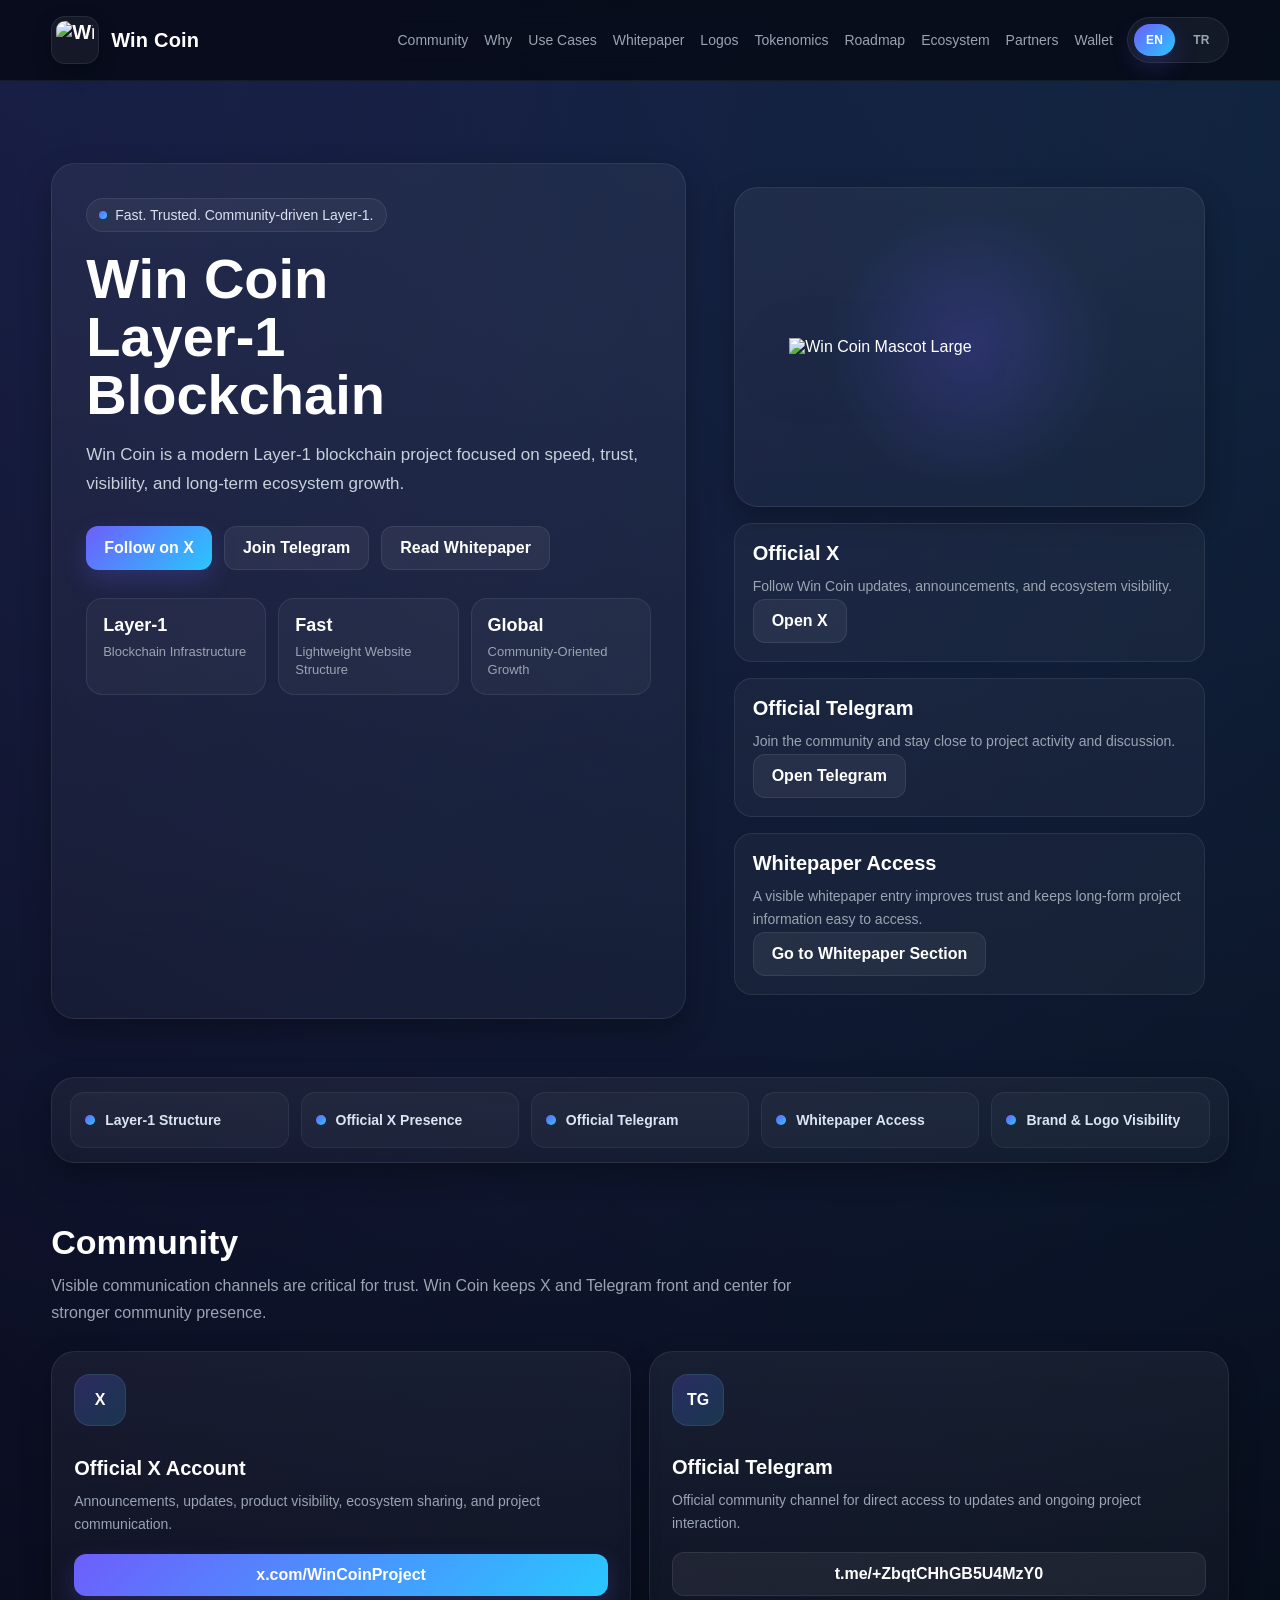
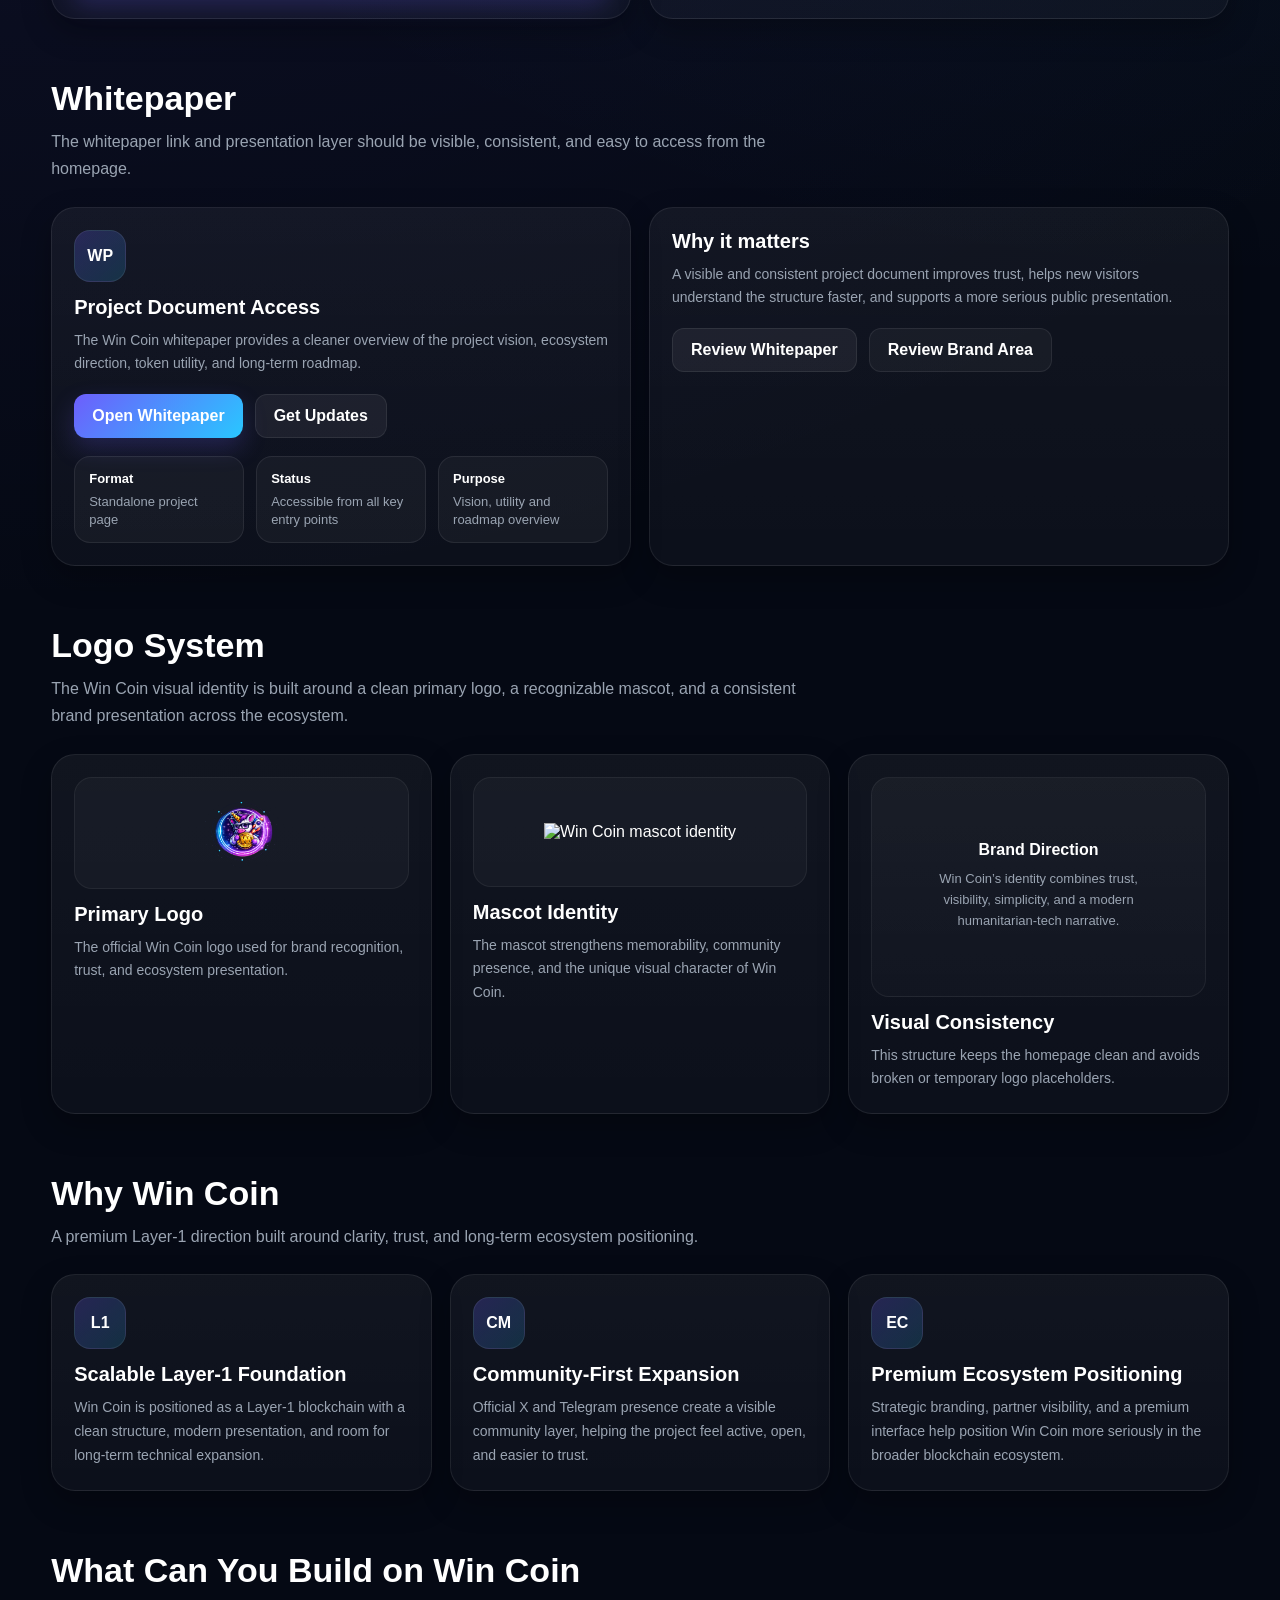
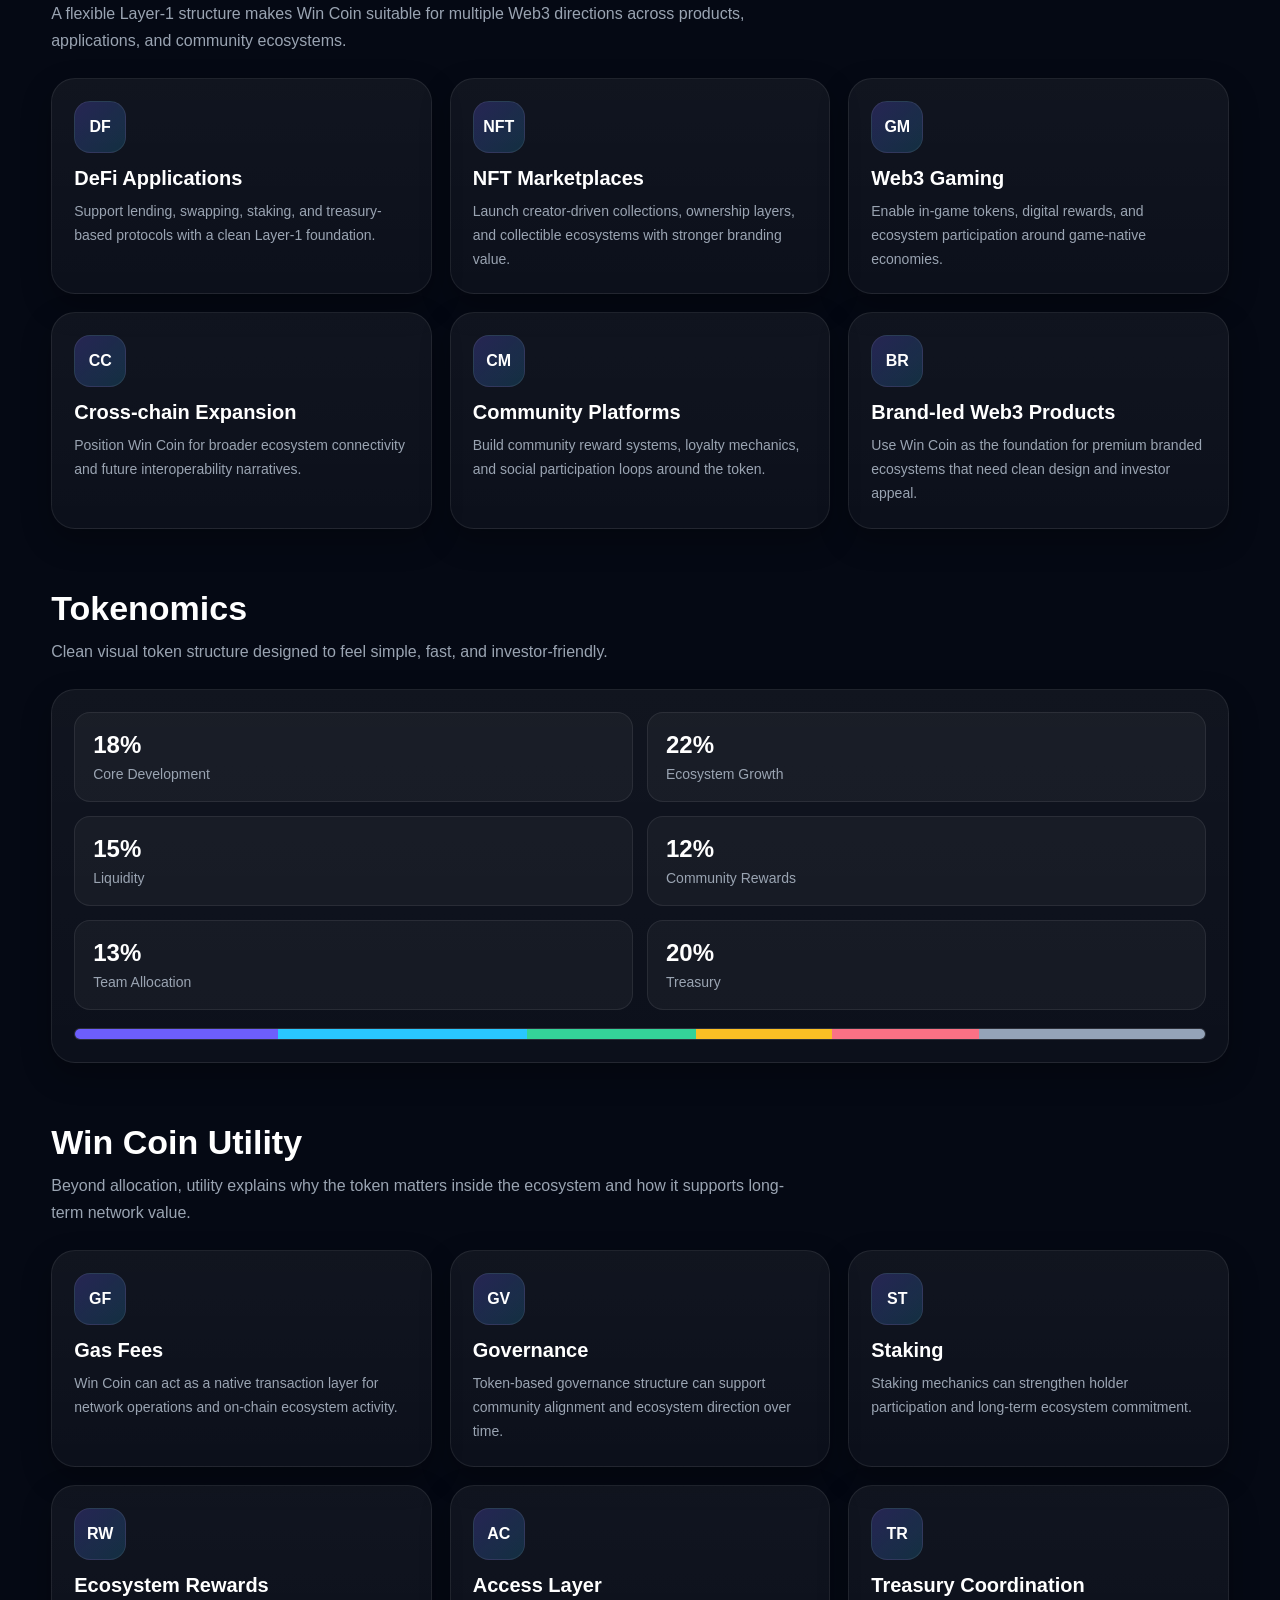
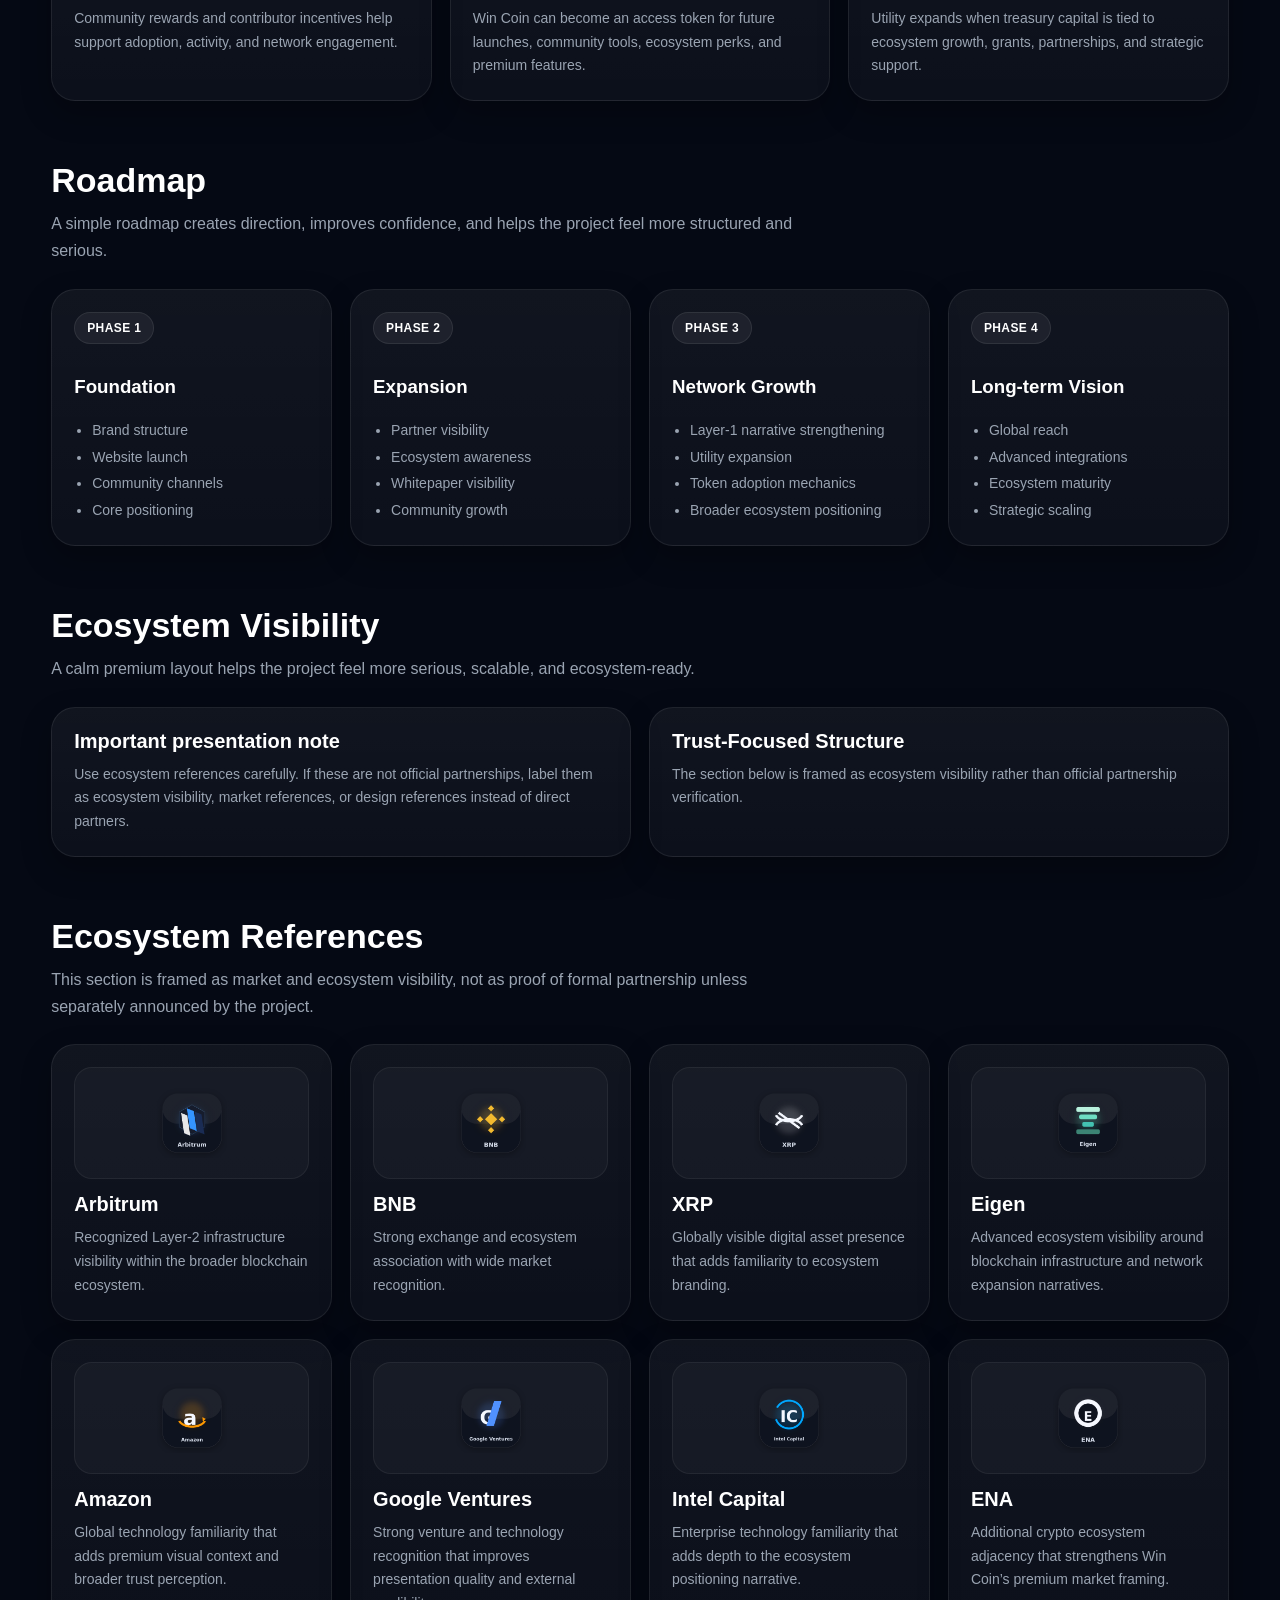
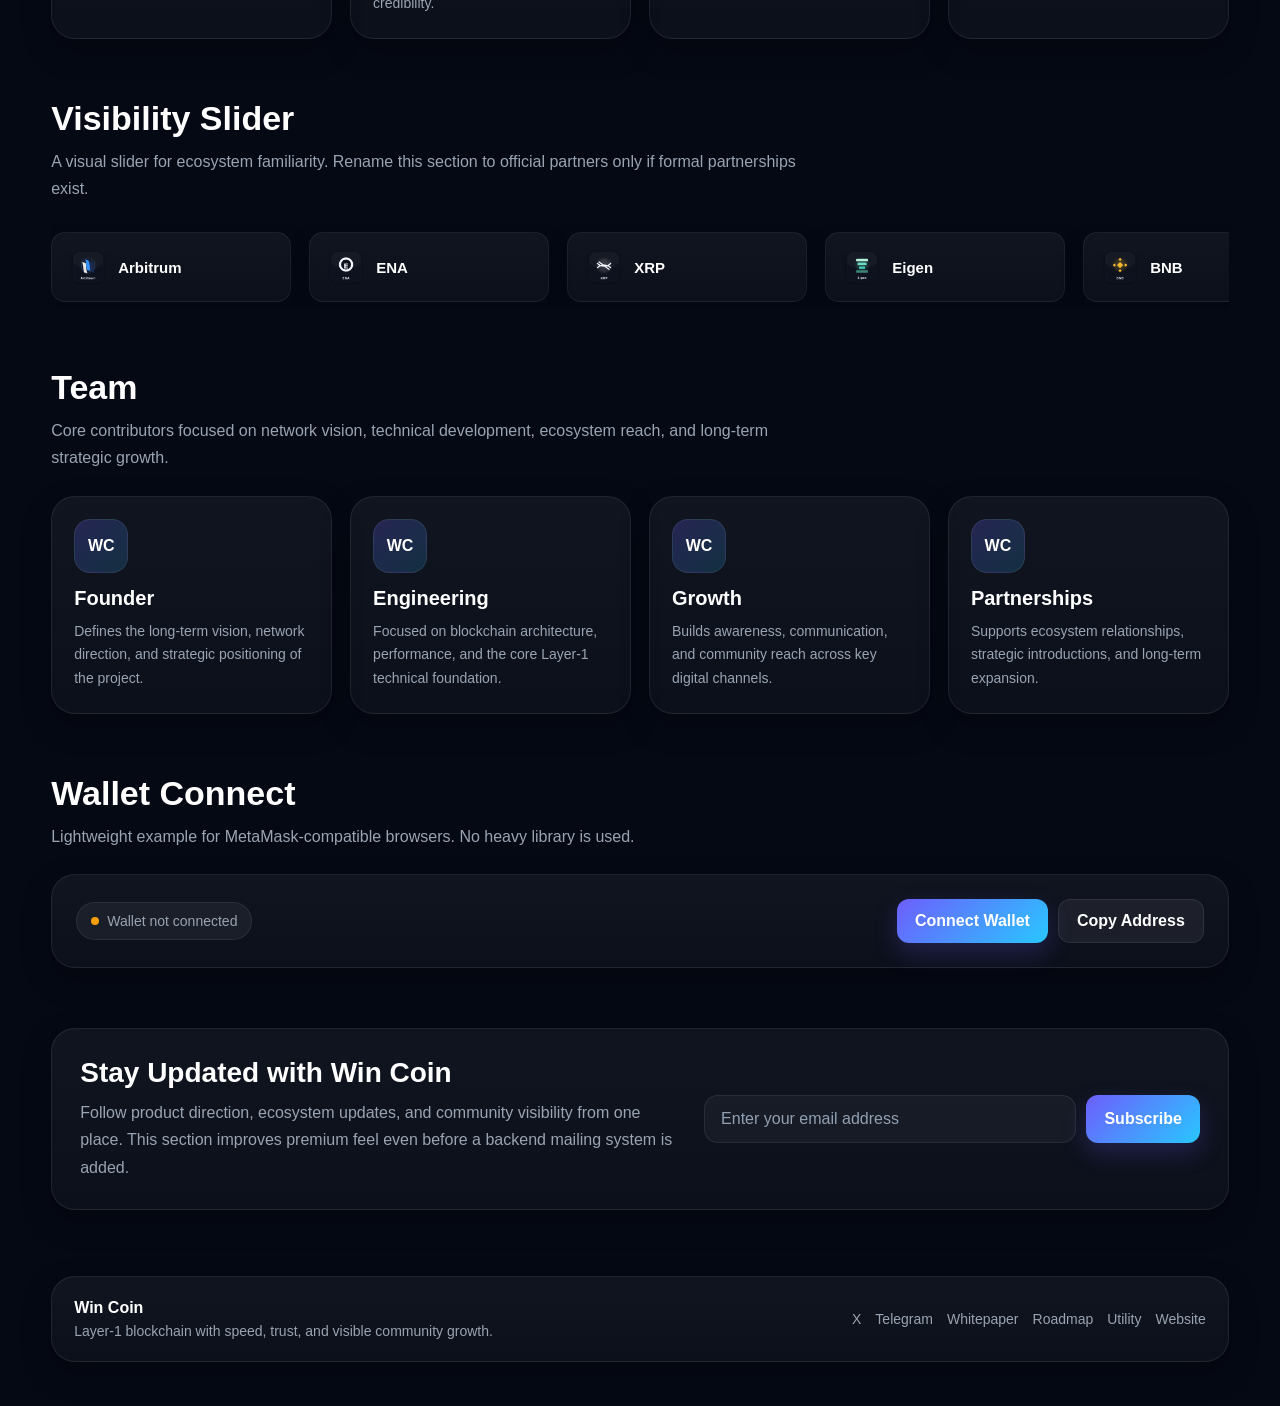
==== commit e7604b42: "Update index.html" ====
--- a/index.html
+++ b/index.html
@@ -416,10 +416,14 @@
     }
 
     .logo-frame img,
-    .ecosystem-logo img{max-height:48px;width:auto;object-fit:contain}
+    .ecosystem-logo img{
+      max-height:70px;
+      width:auto;
+      object-fit:contain;
+    }
 
     .logo-placeholder{
-      min-height:140px;
+      min-height:220px;
       flex-direction:column;
       gap:10px;
       color:#dbe4ef;
@@ -683,39 +687,40 @@
       <div class="container">
         <h2 class="section-title" data-i18n="logos.title">Logo System</h2>
         <p class="section-sub" data-i18n="logos.sub">
-          Missing and future logos should have dedicated visible areas so nothing gets lost when the homepage is updated again.
+          The Win Coin visual identity is built around a clean primary logo, a recognizable mascot, and a consistent brand presentation across the ecosystem.
         </p>
 
         <div class="logo-grid">
           <div class="logo-card">
             <div class="logo-frame">
-              <img src="assets/wincoin-logo.png" alt="Win Coin main logo">
+              <img src="assets/wincoin-logo.png" alt="Win Coin primary logo">
             </div>
-            <h3 data-i18n="logos.mainTitle">Main Project Logo</h3>
+            <h3 data-i18n="logos.mainTitle">Primary Logo</h3>
             <p data-i18n="logos.mainText">
-              Current core project identity used in the header and hero area.
+              The official Win Coin logo used for brand recognition, trust, and ecosystem presentation.
+            </p>
+          </div>
+
+          <div class="logo-card">
+            <div class="logo-frame">
+              <img src="assets/wincoin-maskot.png" alt="Win Coin mascot identity">
+            </div>
+            <h3 data-i18n="logos.mascotTitle">Mascot Identity</h3>
+            <p data-i18n="logos.mascotText">
+              The mascot strengthens memorability, community presence, and the unique visual character of Win Coin.
             </p>
           </div>
 
           <div class="logo-card">
             <div class="logo-placeholder">
-              <strong data-i18n="logos.futurePlaceholderTitle">Future Custom Logo</strong>
-              <span data-i18n="logos.futurePlaceholderText">Your upcoming approved custom logo can be placed here later.</span>
+              <strong data-i18n="logos.brandTitle">Brand Direction</strong>
+              <span data-i18n="logos.brandText">
+                Win Coin’s identity combines trust, visibility, simplicity, and a modern humanitarian-tech narrative.
+              </span>
             </div>
-            <h3 data-i18n="logos.futureTitle">Reserved Custom Logo Area</h3>
-            <p data-i18n="logos.futureText">
-              This area is kept ready for a future logo update without changing the layout.
-            </p>
-          </div>
-
-          <div class="logo-card">
-            <div class="logo-placeholder">
-              <strong data-i18n="logos.oldPlaceholderTitle">Previous Logo Archive</strong>
-              <span data-i18n="logos.oldPlaceholderText">Older brand versions can be displayed here when needed.</span>
-            </div>
-            <h3 data-i18n="logos.oldTitle">Previous Logo Archive Area</h3>
-            <p data-i18n="logos.oldText">
-              This section can be used to preserve older logo versions for continuity.
+            <h3 data-i18n="logos.systemTitle">Visual Consistency</h3>
+            <p data-i18n="logos.systemText">
+              This structure keeps the homepage clean and avoids broken or temporary logo placeholders.
             </p>
           </div>
         </div>
@@ -1006,17 +1011,15 @@
         "whitepaper.noteBtn1":"Review Whitepaper",
         "whitepaper.noteBtn2":"Review Brand Area",
         "logos.title":"Logo System",
-        "logos.sub":"Missing and future logos should have dedicated visible areas so nothing gets lost when the homepage is updated again.",
-        "logos.mainTitle":"Main Project Logo",
-        "logos.mainText":"Current core project identity used in the header and hero area.",
-        "logos.futurePlaceholderTitle":"Future Custom Logo",
-        "logos.futurePlaceholderText":"Your upcoming approved custom logo can be placed here later.",
-        "logos.futureTitle":"Reserved Custom Logo Area",
-        "logos.futureText":"This area is kept ready for a future logo update without changing the layout.",
-        "logos.oldPlaceholderTitle":"Previous Logo Archive",
-        "logos.oldPlaceholderText":"Older brand versions can be displayed here when needed.",
-        "logos.oldTitle":"Previous Logo Archive Area",
-        "logos.oldText":"This section can be used to preserve older logo versions for continuity.",
+        "logos.sub":"The Win Coin visual identity is built around a clean primary logo, a recognizable mascot, and a consistent brand presentation across the ecosystem.",
+        "logos.mainTitle":"Primary Logo",
+        "logos.mainText":"The official Win Coin logo used for brand recognition, trust, and ecosystem presentation.",
+        "logos.mascotTitle":"Mascot Identity",
+        "logos.mascotText":"The mascot strengthens memorability, community presence, and the unique visual character of Win Coin.",
+        "logos.brandTitle":"Brand Direction",
+        "logos.brandText":"Win Coin’s identity combines trust, visibility, simplicity, and a modern humanitarian-tech narrative.",
+        "logos.systemTitle":"Visual Consistency",
+        "logos.systemText":"This structure keeps the homepage clean and avoids broken or temporary logo placeholders.",
         "why.title":"Why Win Coin",
         "why.sub":"A premium Layer-1 direction built around clarity, trust, and long-term ecosystem positioning.",
         "why.card1Title":"Scalable Layer-1 Foundation",
@@ -1198,17 +1201,15 @@
         "whitepaper.noteBtn1":"Whitepaper İncele",
         "whitepaper.noteBtn2":"Marka Alanını İncele",
         "logos.title":"Logo Sistemi",
-        "logos.sub":"Eksik ve gelecekte eklenecek logoların kaybolmaması için görünür ve ayrılmış alanları olmalı.",
-        "logos.mainTitle":"Ana Proje Logosu",
-        "logos.mainText":"Header ve hero alanında kullanılan mevcut ana proje kimliği.",
-        "logos.futurePlaceholderTitle":"Gelecek Özel Logo",
-        "logos.futurePlaceholderText":"Onaylanan bir sonraki özel logonuz daha sonra buraya eklenebilir.",
-        "logos.futureTitle":"Ayrılmış Özel Logo Alanı",
-        "logos.futureText":"Bu alan, yerleşimi bozmadan gelecekteki logo güncellemeleri için hazır tutulur.",
-        "logos.oldPlaceholderTitle":"Önceki Logo Arşivi",
-        "logos.oldPlaceholderText":"Eski marka versiyonları gerektiğinde burada gösterilebilir.",
-        "logos.oldTitle":"Önceki Logo Arşiv Alanı",
-        "logos.oldText":"Bu bölüm, süreklilik için eski logo versiyonlarını korumak amacıyla kullanılabilir.",
+        "logos.sub":"Win Coin görsel kimliği; temiz bir ana logo, ayırt edilebilir bir maskot ve ekosistem genelinde tutarlı bir marka sunumu üzerine kuruludur.",
+        "logos.mainTitle":"Ana Logo",
+        "logos.mainText":"Marka bilinirliği, güven ve ekosistem sunumu için kullanılan resmi Win Coin logosu.",
+        "logos.mascotTitle":"Maskot Kimliği",
+        "logos.mascotText":"Maskot, akılda kalıcılığı, topluluk görünürlüğünü ve Win Coin’in özgün görsel karakterini güçlendirir.",
+        "logos.brandTitle":"Marka Yönü",
+        "logos.brandText":"Win Coin kimliği; güven, görünürlük, sadelik ve modern bir insani teknoloji anlatısını bir araya getirir.",
+        "logos.systemTitle":"Görsel Tutarlılık",
+        "logos.systemText":"Bu yapı ana sayfayı temiz tutar ve kırık ya da geçici logo alanlarını ortadan kaldırır.",
         "why.title":"Neden Win Coin",
         "why.sub":"Netlik, güven ve uzun vadeli ekosistem konumlandırması etrafında kurulan premium bir Layer-1 yaklaşımı.",
         "why.card1Title":"Ölçeklenebilir Layer-1 Temeli",
